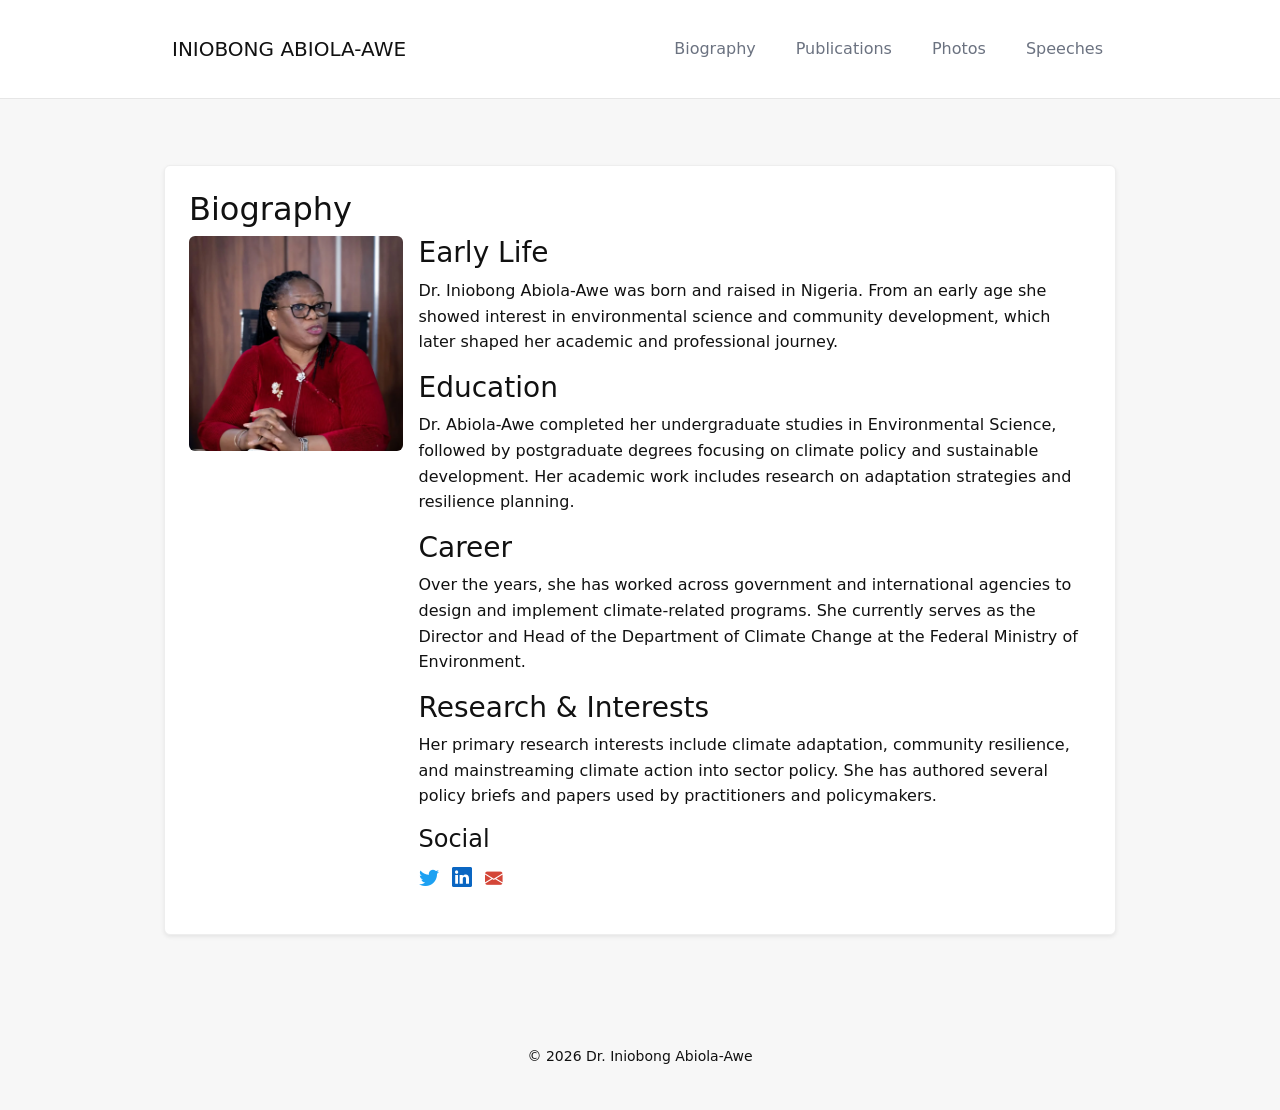
==== index.html @ 23671a37 "Add files via upload" ====
<!doctype html>
<html lang="en">
  <head>
    <meta charset="utf-8" />
    <meta name="viewport" content="width=device-width,initial-scale=1" />
    <!-- Bootstrap CSS -->
    <link href="https://cdn.jsdelivr.net/npm/bootstrap@5.3.2/dist/css/bootstrap.min.css" rel="stylesheet">
    <link rel="stylesheet" href="https://cdn.jsdelivr.net/npm/bootstrap-icons@1.10.5/font/bootstrap-icons.css">
    <link rel="stylesheet" href="css/styles.css" />
    <link rel="manifest" href="manifest.json">
    <meta name="theme-color" content="#11ac1b">
    <meta name="apple-mobile-web-app-capable" content="yes">
    <meta name="apple-mobile-web-app-status-bar-style" content="black-translucent">
    <link rel="apple-touch-icon" href="icons/icon-192.svg">
    <link rel="icon" href="icons/icon-192.svg" sizes="192x192">
    <title>Dr. Iniobong Abiola-Awe — Biography</title>
  </head>
  <body>
    <header class="site-header">
      <div class="container d-flex align-items-center">
        <a class="brand d-flex align-items-center" href="index.html">
          <!-- <img src="directorq.jpg" alt="Iniobong" class="brand-photo" /> -->
          <div class="ms-2">
            <h1 class="h5 mb-0">INIOBONG ABIOLA-AWE</h1>
            <!-- <p class="muted mb-0">Director, Head — Department of Climate Change</p> -->
          </div>
        </a>
        <nav class="main-nav ms-auto">
          <a class="btn btn-link" href="index.html">Biography</a>
          <a class="btn btn-link" href="publications.html">Publications</a>
          <a class="btn btn-link" href="photos.html">Photos</a>
          <a class="btn btn-link" href="speeches.html">Speeches</a>
          <!-- <a class="btn btn-link" href="#social">Social</a> -->
        </nav>
      </div>
    </header>

    <main class="container mt-4">
      <section id="bio" class="section bg-white p-4 rounded shadow-sm">
        <h2>Biography</h2>
        <div class="row g-3">
          <div class="col-md-3 text-center">
            <img src="director-abiola-awe.webp" alt="Dr. Iniobong Abiola-Awe" class="img-fluid rounded mb-2">
          </div>
          <div class="col-md-9">
            <article id="bio_earlylife" class="mb-3">
              <h3>Early Life</h3>
              <p>
                Dr. Iniobong Abiola-Awe was born and raised in Nigeria. From an early age she showed interest in environmental science and community development, which later shaped her academic and professional journey.
              </p>
            </article>

            <article id="bio_school" class="mb-3">
              <h3>Education</h3>
              <p>
                Dr. Abiola-Awe completed her undergraduate studies in Environmental Science, followed by postgraduate degrees focusing on climate policy and sustainable development. Her academic work includes research on adaptation strategies and resilience planning.
              </p>
            </article>

            <article id="bio_career" class="mb-3">
              <h3>Career</h3>
              <p>
                Over the years, she has worked across government and international agencies to design and implement climate-related programs. She currently serves as the Director and Head of the Department of Climate Change at the Federal Ministry of Environment.
              </p>
            </article>

            <article id="bio_research" class="mb-3">
              <h3>Research & Interests</h3>
              <p>
                Her primary research interests include climate adaptation, community resilience, and mainstreaming climate action into sector policy. She has authored several policy briefs and papers used by practitioners and policymakers.
              </p>
            </article>

            <section id="social" class="mt-3">
              <h4>Social</h4>
              <p>
                <a href="https://twitter.com/iniabiolawe" target="_blank" class="me-2" aria-label="Twitter"><i class="bi bi-twitter" style="font-size:1.25rem;color:#1DA1F2"></i></a>
                <a href="https://linkedin.com/in/iniabiolawe" target="_blank" class="me-2" aria-label="LinkedIn"><i class="bi bi-linkedin" style="font-size:1.25rem;color:#0A66C2"></i></a>
                <a href="mailto:Iniobongabiola.awe@environment.gov.ng" aria-label="Email"><i class="bi bi-envelope-fill" style="font-size:1.1rem;color:#D44638"></i></a>
              </p>
              <div class="twitter-embed">
                <a class="twitter-timeline" data-height="400" href="https://twitter.com/iniabiolawe"></a>
              </div>
            </section>
          </div>
        </div>
      </section>
    </main>

    <footer class="site-footer mt-4">
      <div class="container text-center">
        <small>&copy; 2026 Dr. Iniobong Abiola-Awe</small>
      </div>
    </footer>

    <!-- Install button for PWA -->
    <button id="installBtn" class="install-btn" hidden aria-hidden="true">Install app</button>

  <script src="https://platform.twitter.com/widgets.js" async></script>
  <script src="https://cdn.jsdelivr.net/npm/bootstrap@5.3.2/dist/js/bootstrap.bundle.min.js"></script>
  </body>
</html>
---- css/styles.css ----
:root{
  --green: #11ac1b;
  --muted: #6b7280;
  --max-width: 1000px;
}
*{box-sizing:border-box}
html,body{height:100%}
body{display:flex;flex-direction:column;min-height:100%;font-family:Inter, system-ui, -apple-system, "Segoe UI", Roboto, "Helvetica Neue", Arial;line-height:1.6;color:#111;background:#f7f7f7;padding:0;margin:0}
.container{max-width:var(--max-width);margin:0 auto;padding:24px}
.site-header{background:#fff;border-bottom:1px solid #e6e6e6}
.site-header .container{display:flex;align-items:center;gap:20px}
.brand{display:flex;align-items:center;gap:12px;text-decoration:none;color:inherit}
.brand-photo{width:64px;height:64px;border-radius:50%;object-fit:cover;border:2px solid #eee}
.main-nav{margin-left:auto;display:flex;gap:14px}
.main-nav a{color:var(--muted);text-decoration:none;padding:12px;border-radius:8px}
.main-nav a:hover{background:#f0f8f0;color:var(--green)}
.section{background:#fff;padding:20px;margin:18px 0;border-radius:10px;border:1px solid #eee}
h2{margin-top:0}
.muted{color:var(--muted);margin:0}
.gallery{display:flex;gap:12px}
.gallery img{width:220px;height:140px;object-fit:cover;border-radius:8px}
.install-btn{position:fixed;right:18px;bottom:18px;background:var(--green);color:#fff;border:none;padding:12px 16px;border-radius:10px;box-shadow:0 6px 18px rgba(0,0,0,0.15);font-weight:700;cursor:pointer}
.publications-list, #publications-list ul{list-style:none;padding:0;margin:0}
.publication{padding:12px;border-bottom:1px dashed #eee}
.publication:last-child{border-bottom:none}
.speech{padding:12px;border-bottom:1px dashed #eee}
.social-handles a{color:var(--green)}

@media (max-width:720px){.container{padding:12px}.main-nav{display:none}.gallery{flex-direction:column}.brand-photo{width:56px;height:56px}}

/* Make footer stick to bottom when content is short */
.site-footer{margin-top:auto;padding:18px 0;background:transparent}

/* Biography floating photo */
.bio-photo{ 
  float: left;
  display: block;
  width: 250px;
  height: 250px;
  object-fit: cover;
  border-radius: 8px;
  margin: 0 12px 8px 0;
  box-shadow: 0 6px 18px rgba(0,0,0,0.08);
}
.section:after{content:"";display:block;clear:both}

@media (max-width:720px){
  .bio-photo{float:none;width:40px;height:40px;display:block;margin:0 auto 8px}
}
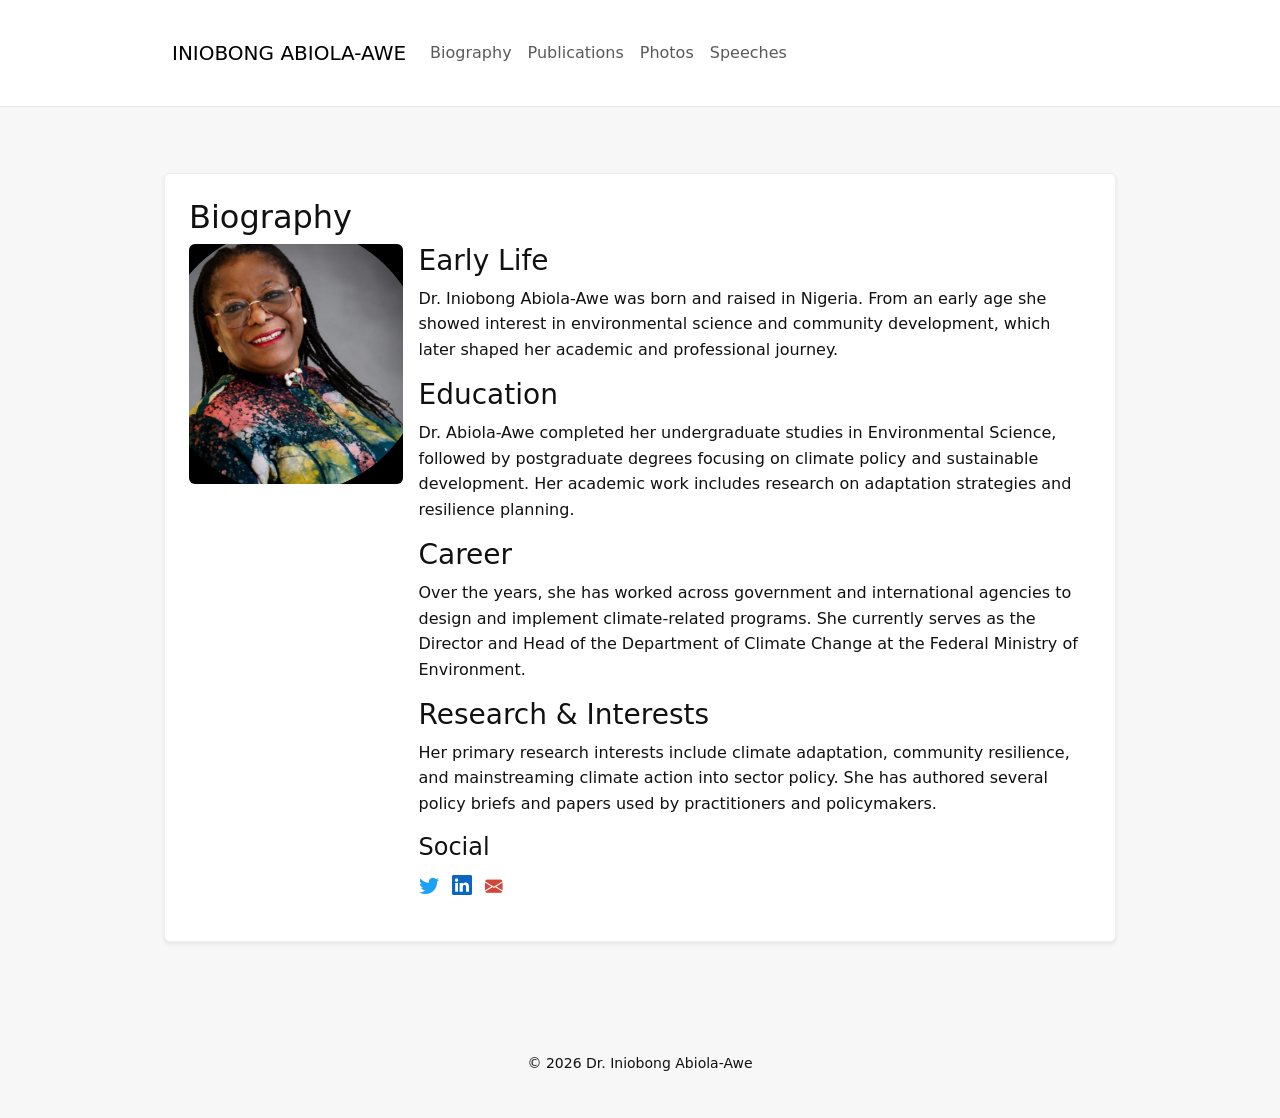
==== commit 2afc5f2b: "Add files via upload" ====
--- a/index.html
+++ b/index.html
@@ -3,8 +3,11 @@
   <head>
     <meta charset="utf-8" />
     <meta name="viewport" content="width=device-width,initial-scale=1" />
-    <!-- Bootstrap CSS -->
+    <!-- Bootstrap CSS --> 
+    <link rel="stylesheet" href="css/bootstrap5.3.2.css">
+    <link rel="stylesheet" href="css/bootstrap-icons1.10.5.css">
     <link href="https://cdn.jsdelivr.net/npm/bootstrap@5.3.2/dist/css/bootstrap.min.css" rel="stylesheet">
+   
     <link rel="stylesheet" href="https://cdn.jsdelivr.net/npm/bootstrap-icons@1.10.5/font/bootstrap-icons.css">
     <link rel="stylesheet" href="css/styles.css" />
     <link rel="manifest" href="manifest.json">
@@ -17,30 +20,50 @@
   </head>
   <body>
     <header class="site-header">
-      <div class="container d-flex align-items-center">
-        <a class="brand d-flex align-items-center" href="index.html">
-          <!-- <img src="directorq.jpg" alt="Iniobong" class="brand-photo" /> -->
-          <div class="ms-2">
-            <h1 class="h5 mb-0">INIOBONG ABIOLA-AWE</h1>
-            <!-- <p class="muted mb-0">Director, Head — Department of Climate Change</p> -->
-          </div>
-        </a>
-        <nav class="main-nav ms-auto">
-          <a class="btn btn-link" href="index.html">Biography</a>
-          <a class="btn btn-link" href="publications.html">Publications</a>
-          <a class="btn btn-link" href="photos.html">Photos</a>
-          <a class="btn btn-link" href="speeches.html">Speeches</a>
-          <!-- <a class="btn btn-link" href="#social">Social</a> -->
-        </nav>
+  <div class="container">
+    <nav class="navbar navbar-expand-lg">
+
+      <a class="navbar-brand d-flex align-items-center" href="index.html">
+        <!-- <img src="directorq.jpg" alt="Iniobong" class="brand-photo" /> -->
+        <div class="ms-2">
+          <h1 class="h5 mb-0">INIOBONG ABIOLA-AWE</h1>
+        </div>
+      </a>
+
+      <!-- Bootstrap Hamburger -->
+      <button
+        class="navbar-toggler ms-auto"
+        type="button"
+        data-bs-toggle="collapse"
+        data-bs-target="#mainNavbar"
+        aria-controls="mainNavbar"
+        aria-expanded="false"
+        aria-label="Toggle navigation">
+        <span class="navbar-toggler-icon"></span>
+      </button>
+
+      <!-- Navigation -->
+      <div class="collapse navbar-collapse" id="mainNavbar">
+        <div class="navbar-nav ms-auto">
+          <a class="nav-link" href="index.html">Biography</a>
+          <a class="nav-link" href="publications.html">Publications</a>
+          <a class="nav-link" href="photos.html">Photos</a>
+          <a class="nav-link" href="speeches.html">Speeches</a>
+        </div>
       </div>
-    </header>
+
+    </nav>
+  </div>
+</header>
+
+    
 
     <main class="container mt-4">
       <section id="bio" class="section bg-white p-4 rounded shadow-sm">
         <h2>Biography</h2>
         <div class="row g-3">
           <div class="col-md-3 text-center">
-            <img src="director-abiola-awe.webp" alt="Dr. Iniobong Abiola-Awe" class="img-fluid rounded mb-2">
+            <img src="directorq.jpg" alt="Dr. Iniobong Abiola-Awe" class="img-fluid rounded mb-2">
           </div>
           <div class="col-md-9">
             <article id="bio_earlylife" class="mb-3">
@@ -96,7 +119,9 @@
     <!-- Install button for PWA -->
     <button id="installBtn" class="install-btn" hidden aria-hidden="true">Install app</button>
 
+<script src="js/bootstrap5.3.2.js"></script>
   <script src="https://platform.twitter.com/widgets.js" async></script>
   <script src="https://cdn.jsdelivr.net/npm/bootstrap@5.3.2/dist/js/bootstrap.bundle.min.js"></script>
+  
   </body>
 </html>
--- a/css/bootstrap5.3.2.css
+++ b/css/bootstrap5.3.2.css
@@ -0,0 +1,6 @@
+@charset "UTF-8";/*!
+ * Bootstrap  v5.3.2 (https://getbootstrap.com/)
+ * Copyright 2011-2023 The Bootstrap Authors
+ * Licensed under MIT (https://github.com/twbs/bootstrap/blob/main/LICENSE)
+ */:root,[data-bs-theme=light]{--bs-blue:#0d6efd;--bs-indigo:#6610f2;--bs-purple:#6f42c1;--bs-pink:#d63384;--bs-red:#dc3545;--bs-orange:#fd7e14;--bs-yellow:#ffc107;--bs-green:#198754;--bs-teal:#20c997;--bs-cyan:#0dcaf0;--bs-black:#000;--bs-white:#fff;--bs-gray:#6c757d;--bs-gray-dark:#343a40;--bs-gray-100:#f8f9fa;--bs-gray-200:#e9ecef;--bs-gray-300:#dee2e6;--bs-gray-400:#ced4da;--bs-gray-500:#adb5bd;--bs-gray-600:#6c757d;--bs-gray-700:#495057;--bs-gray-800:#343a40;--bs-gray-900:#212529;--bs-primary:#0d6efd;--bs-secondary:#6c757d;--bs-success:#198754;--bs-info:#0dcaf0;--bs-warning:#ffc107;--bs-danger:#dc3545;--bs-light:#f8f9fa;--bs-dark:#212529;--bs-primary-rgb:13,110,253;--bs-secondary-rgb:108,117,125;--bs-success-rgb:25,135,84;--bs-info-rgb:13,202,240;--bs-warning-rgb:255,193,7;--bs-danger-rgb:220,53,69;--bs-light-rgb:248,249,250;--bs-dark-rgb:33,37,41;--bs-primary-text-emphasis:#052c65;--bs-secondary-text-emphasis:#2b2f32;--bs-success-text-emphasis:#0a3622;--bs-info-text-emphasis:#055160;--bs-warning-text-emphasis:#664d03;--bs-danger-text-emphasis:#58151c;--bs-light-text-emphasis:#495057;--bs-dark-text-emphasis:#495057;--bs-primary-bg-subtle:#cfe2ff;--bs-secondary-bg-subtle:#e2e3e5;--bs-success-bg-subtle:#d1e7dd;--bs-info-bg-subtle:#cff4fc;--bs-warning-bg-subtle:#fff3cd;--bs-danger-bg-subtle:#f8d7da;--bs-light-bg-subtle:#fcfcfd;--bs-dark-bg-subtle:#ced4da;--bs-primary-border-subtle:#9ec5fe;--bs-secondary-border-subtle:#c4c8cb;--bs-success-border-subtle:#a3cfbb;--bs-info-border-subtle:#9eeaf9;--bs-warning-border-subtle:#ffe69c;--bs-danger-border-subtle:#f1aeb5;--bs-light-border-subtle:#e9ecef;--bs-dark-border-subtle:#adb5bd;--bs-white-rgb:255,255,255;--bs-black-rgb:0,0,0;--bs-font-sans-serif:system-ui,-apple-system,"Segoe UI",Roboto,"Helvetica Neue","Noto Sans","Liberation Sans",Arial,sans-serif,"Apple Color Emoji","Segoe UI Emoji","Segoe UI Symbol","Noto Color Emoji";--bs-font-monospace:SFMono-Regular,Menlo,Monaco,Consolas,"Liberation Mono","Courier New",monospace;--bs-gradient:linear-gradient(180deg, rgba(255, 255, 255, 0.15), rgba(255, 255, 255, 0));--bs-body-font-family:var(--bs-font-sans-serif);--bs-body-font-size:1rem;--bs-body-font-weight:400;--bs-body-line-height:1.5;--bs-body-color:#212529;--bs-body-color-rgb:33,37,41;--bs-body-bg:#fff;--bs-body-bg-rgb:255,255,255;--bs-emphasis-color:#000;--bs-emphasis-color-rgb:0,0,0;--bs-secondary-color:rgba(33, 37, 41, 0.75);--bs-secondary-color-rgb:33,37,41;--bs-secondary-bg:#e9ecef;--bs-secondary-bg-rgb:233,236,239;--bs-tertiary-color:rgba(33, 37, 41, 0.5);--bs-tertiary-color-rgb:33,37,41;--bs-tertiary-bg:#f8f9fa;--bs-tertiary-bg-rgb:248,249,250;--bs-heading-color:inherit;--bs-link-color:#0d6efd;--bs-link-color-rgb:13,110,253;--bs-link-decoration:underline;--bs-link-hover-color:#0a58ca;--bs-link-hover-color-rgb:10,88,202;--bs-code-color:#d63384;--bs-highlight-color:#212529;--bs-highlight-bg:#fff3cd;--bs-border-width:1px;--bs-border-style:solid;--bs-border-color:#dee2e6;--bs-border-color-translucent:rgba(0, 0, 0, 0.175);--bs-border-radius:0.375rem;--bs-border-radius-sm:0.25rem;--bs-border-radius-lg:0.5rem;--bs-border-radius-xl:1rem;--bs-border-radius-xxl:2rem;--bs-border-radius-2xl:var(--bs-border-radius-xxl);--bs-border-radius-pill:50rem;--bs-box-shadow:0 0.5rem 1rem rgba(0, 0, 0, 0.15);--bs-box-shadow-sm:0 0.125rem 0.25rem rgba(0, 0, 0, 0.075);--bs-box-shadow-lg:0 1rem 3rem rgba(0, 0, 0, 0.175);--bs-box-shadow-inset:inset 0 1px 2px rgba(0, 0, 0, 0.075);--bs-focus-ring-width:0.25rem;--bs-focus-ring-opacity:0.25;--bs-focus-ring-color:rgba(13, 110, 253, 0.25);--bs-form-valid-color:#198754;--bs-form-valid-border-color:#198754;--bs-form-invalid-color:#dc3545;--bs-form-invalid-border-color:#dc3545}[data-bs-theme=dark]{color-scheme:dark;--bs-body-color:#dee2e6;--bs-body-color-rgb:222,226,230;--bs-body-bg:#212529;--bs-body-bg-rgb:33,37,41;--bs-emphasis-color:#fff;--bs-emphasis-color-rgb:255,255,255;--bs-secondary-color:rgba(222, 226, 230, 0.75);--bs-secondary-color-rgb:222,226,230;--bs-secondary-bg:#343a40;--bs-secondary-bg-rgb:52,58,64;--bs-tertiary-color:rgba(222, 226, 230, 0.5);--bs-tertiary-color-rgb:222,226,230;--bs-tertiary-bg:#2b3035;--bs-tertiary-bg-rgb:43,48,53;--bs-primary-text-emphasis:#6ea8fe;--bs-secondary-text-emphasis:#a7acb1;--bs-success-text-emphasis:#75b798;--bs-info-text-emphasis:#6edff6;--bs-warning-text-emphasis:#ffda6a;--bs-danger-text-emphasis:#ea868f;--bs-light-text-emphasis:#f8f9fa;--bs-dark-text-emphasis:#dee2e6;--bs-primary-bg-subtle:#031633;--bs-secondary-bg-subtle:#161719;--bs-success-bg-subtle:#051b11;--bs-info-bg-subtle:#032830;--bs-warning-bg-subtle:#332701;--bs-danger-bg-subtle:#2c0b0e;--bs-light-bg-subtle:#343a40;--bs-dark-bg-subtle:#1a1d20;--bs-primary-border-subtle:#084298;--bs-secondary-border-subtle:#41464b;--bs-success-border-subtle:#0f5132;--bs-info-border-subtle:#087990;--bs-warning-border-subtle:#997404;--bs-danger-border-subtle:#842029;--bs-light-border-subtle:#495057;--bs-dark-border-subtle:#343a40;--bs-heading-color:inherit;--bs-link-color:#6ea8fe;--bs-link-hover-color:#8bb9fe;--bs-link-color-rgb:110,168,254;--bs-link-hover-color-rgb:139,185,254;--bs-code-color:#e685b5;--bs-highlight-color:#dee2e6;--bs-highlight-bg:#664d03;--bs-border-color:#495057;--bs-border-color-translucent:rgba(255, 255, 255, 0.15);--bs-form-valid-color:#75b798;--bs-form-valid-border-color:#75b798;--bs-form-invalid-color:#ea868f;--bs-form-invalid-border-color:#ea868f}*,::after,::before{box-sizing:border-box}@media (prefers-reduced-motion:no-preference){:root{scroll-behavior:smooth}}body{margin:0;font-family:var(--bs-body-font-family);font-size:var(--bs-body-font-size);font-weight:var(--bs-body-font-weight);line-height:var(--bs-body-line-height);color:var(--bs-body-color);text-align:var(--bs-body-text-align);background-color:var(--bs-body-bg);-webkit-text-size-adjust:100%;-webkit-tap-highlight-color:transparent}hr{margin:1rem 0;color:inherit;border:0;border-top:var(--bs-border-width) solid;opacity:.25}.h1,.h2,.h3,.h4,.h5,.h6,h1,h2,h3,h4,h5,h6{margin-top:0;margin-bottom:.5rem;font-weight:500;line-height:1.2;color:var(--bs-heading-color)}.h1,h1{font-size:calc(1.375rem + 1.5vw)}@media (min-width:1200px){.h1,h1{font-size:2.5rem}}.h2,h2{font-size:calc(1.325rem + .9vw)}@media (min-width:1200px){.h2,h2{font-size:2rem}}.h3,h3{font-size:calc(1.3rem + .6vw)}@media (min-width:1200px){.h3,h3{font-size:1.75rem}}.h4,h4{font-size:calc(1.275rem + .3vw)}@media (min-width:1200px){.h4,h4{font-size:1.5rem}}.h5,h5{font-size:1.25rem}.h6,h6{font-size:1rem}p{margin-top:0;margin-bottom:1rem}abbr[title]{-webkit-text-decoration:underline dotted;text-decoration:underline dotted;cursor:help;-webkit-text-decoration-skip-ink:none;text-decoration-skip-ink:none}address{margin-bottom:1rem;font-style:normal;line-height:inherit}ol,ul{padding-left:2rem}dl,ol,ul{margin-top:0;margin-bottom:1rem}ol ol,ol ul,ul ol,ul ul{margin-bottom:0}dt{font-weight:700}dd{margin-bottom:.5rem;margin-left:0}blockquote{margin:0 0 1rem}b,strong{font-weight:bolder}.small,small{font-size:.875em}.mark,mark{padding:.1875em;color:var(--bs-highlight-color);background-color:var(--bs-highlight-bg)}sub,sup{position:relative;font-size:.75em;line-height:0;vertical-align:baseline}sub{bottom:-.25em}sup{top:-.5em}a{color:rgba(var(--bs-link-color-rgb),var(--bs-link-opacity,1));text-decoration:underline}a:hover{--bs-link-color-rgb:var(--bs-link-hover-color-rgb)}a:not([href]):not([class]),a:not([href]):not([class]):hover{color:inherit;text-decoration:none}code,kbd,pre,samp{font-family:var(--bs-font-monospace);font-size:1em}pre{display:block;margin-top:0;margin-bottom:1rem;overflow:auto;font-size:.875em}pre code{font-size:inherit;color:inherit;word-break:normal}code{font-size:.875em;color:var(--bs-code-color);word-wrap:break-word}a>code{color:inherit}kbd{padding:.1875rem .375rem;font-size:.875em;color:var(--bs-body-bg);background-color:var(--bs-body-color);border-radius:.25rem}kbd kbd{padding:0;font-size:1em}figure{margin:0 0 1rem}img,svg{vertical-align:middle}table{caption-side:bottom;border-collapse:collapse}caption{padding-top:.5rem;padding-bottom:.5rem;color:var(--bs-secondary-color);text-align:left}th{text-align:inherit;text-align:-webkit-match-parent}tbody,td,tfoot,th,thead,tr{border-color:inherit;border-style:solid;border-width:0}label{display:inline-block}button{border-radius:0}button:focus:not(:focus-visible){outline:0}button,input,optgroup,select,textarea{margin:0;font-family:inherit;font-size:inherit;line-height:inherit}button,select{text-transform:none}[role=button]{cursor:pointer}select{word-wrap:normal}select:disabled{opacity:1}[list]:not([type=date]):not([type=datetime-local]):not([type=month]):not([type=week]):not([type=time])::-webkit-calendar-picker-indicator{display:none!important}[type=button],[type=reset],[type=submit],button{-webkit-appearance:button}[type=button]:not(:disabled),[type=reset]:not(:disabled),[type=submit]:not(:disabled),button:not(:disabled){cursor:pointer}::-moz-focus-inner{padding:0;border-style:none}textarea{resize:vertical}fieldset{min-width:0;padding:0;margin:0;border:0}legend{float:left;width:100%;padding:0;margin-bottom:.5rem;font-size:calc(1.275rem + .3vw);line-height:inherit}@media (min-width:1200px){legend{font-size:1.5rem}}legend+*{clear:left}::-webkit-datetime-edit-day-field,::-webkit-datetime-edit-fields-wrapper,::-webkit-datetime-edit-hour-field,::-webkit-datetime-edit-minute,::-webkit-datetime-edit-month-field,::-webkit-datetime-edit-text,::-webkit-datetime-edit-year-field{padding:0}::-webkit-inner-spin-button{height:auto}[type=search]{-webkit-appearance:textfield;outline-offset:-2px}::-webkit-search-decoration{-webkit-appearance:none}::-webkit-color-swatch-wrapper{padding:0}::-webkit-file-upload-button{font:inherit;-webkit-appearance:button}::file-selector-button{font:inherit;-webkit-appearance:button}output{display:inline-block}iframe{border:0}summary{display:list-item;cursor:pointer}progress{vertical-align:baseline}[hidden]{display:none!important}.lead{font-size:1.25rem;font-weight:300}.display-1{font-size:calc(1.625rem + 4.5vw);font-weight:300;line-height:1.2}@media (min-width:1200px){.display-1{font-size:5rem}}.display-2{font-size:calc(1.575rem + 3.9vw);font-weight:300;line-height:1.2}@media (min-width:1200px){.display-2{font-size:4.5rem}}.display-3{font-size:calc(1.525rem + 3.3vw);font-weight:300;line-height:1.2}@media (min-width:1200px){.display-3{font-size:4rem}}.display-4{font-size:calc(1.475rem + 2.7vw);font-weight:300;line-height:1.2}@media (min-width:1200px){.display-4{font-size:3.5rem}}.display-5{font-size:calc(1.425rem + 2.1vw);font-weight:300;line-height:1.2}@media (min-width:1200px){.display-5{font-size:3rem}}.display-6{font-size:calc(1.375rem + 1.5vw);font-weight:300;line-height:1.2}@media (min-width:1200px){.display-6{font-size:2.5rem}}.list-unstyled{padding-left:0;list-style:none}.list-inline{padding-left:0;list-style:none}.list-inline-item{display:inline-block}.list-inline-item:not(:last-child){margin-right:.5rem}.initialism{font-size:.875em;text-transform:uppercase}.blockquote{margin-bottom:1rem;font-size:1.25rem}.blockquote>:last-child{margin-bottom:0}.blockquote-footer{margin-top:-1rem;margin-bottom:1rem;font-size:.875em;color:#6c757d}.blockquote-footer::before{content:"— "}.img-fluid{max-width:100%;height:auto}.img-thumbnail{padding:.25rem;background-color:var(--bs-body-bg);border:var(--bs-border-width) solid var(--bs-border-color);border-radius:var(--bs-border-radius);max-width:100%;height:auto}.figure{display:inline-block}.figure-img{margin-bottom:.5rem;line-height:1}.figure-caption{font-size:.875em;color:var(--bs-secondary-color)}.container,.container-fluid,.container-lg,.container-md,.container-sm,.container-xl,.container-xxl{--bs-gutter-x:1.5rem;--bs-gutter-y:0;width:100%;padding-right:calc(var(--bs-gutter-x) * .5);padding-left:calc(var(--bs-gutter-x) * .5);margin-right:auto;margin-left:auto}@media (min-width:576px){.container,.container-sm{max-width:540px}}@media (min-width:768px){.container,.container-md,.container-sm{max-width:720px}}@media (min-width:992px){.container,.container-lg,.container-md,.container-sm{max-width:960px}}@media (min-width:1200px){.container,.container-lg,.container-md,.container-sm,.container-xl{max-width:1140px}}@media (min-width:1400px){.container,.container-lg,.container-md,.container-sm,.container-xl,.container-xxl{max-width:1320px}}:root{--bs-breakpoint-xs:0;--bs-breakpoint-sm:576px;--bs-breakpoint-md:768px;--bs-breakpoint-lg:992px;--bs-breakpoint-xl:1200px;--bs-breakpoint-xxl:1400px}.row{--bs-gutter-x:1.5rem;--bs-gutter-y:0;display:flex;flex-wrap:wrap;margin-top:calc(-1 * var(--bs-gutter-y));margin-right:calc(-.5 * var(--bs-gutter-x));margin-left:calc(-.5 * var(--bs-gutter-x))}.row>*{flex-shrink:0;width:100%;max-width:100%;padding-right:calc(var(--bs-gutter-x) * .5);padding-left:calc(var(--bs-gutter-x) * .5);margin-top:var(--bs-gutter-y)}.col{flex:1 0 0%}.row-cols-auto>*{flex:0 0 auto;width:auto}.row-cols-1>*{flex:0 0 auto;width:100%}.row-cols-2>*{flex:0 0 auto;width:50%}.row-cols-3>*{flex:0 0 auto;width:33.33333333%}.row-cols-4>*{flex:0 0 auto;width:25%}.row-cols-5>*{flex:0 0 auto;width:20%}.row-cols-6>*{flex:0 0 auto;width:16.66666667%}.col-auto{flex:0 0 auto;width:auto}.col-1{flex:0 0 auto;width:8.33333333%}.col-2{flex:0 0 auto;width:16.66666667%}.col-3{flex:0 0 auto;width:25%}.col-4{flex:0 0 auto;width:33.33333333%}.col-5{flex:0 0 auto;width:41.66666667%}.col-6{flex:0 0 auto;width:50%}.col-7{flex:0 0 auto;width:58.33333333%}.col-8{flex:0 0 auto;width:66.66666667%}.col-9{flex:0 0 auto;width:75%}.col-10{flex:0 0 auto;width:83.33333333%}.col-11{flex:0 0 auto;width:91.66666667%}.col-12{flex:0 0 auto;width:100%}.offset-1{margin-left:8.33333333%}.offset-2{margin-left:16.66666667%}.offset-3{margin-left:25%}.offset-4{margin-left:33.33333333%}.offset-5{margin-left:41.66666667%}.offset-6{margin-left:50%}.offset-7{margin-left:58.33333333%}.offset-8{margin-left:66.66666667%}.offset-9{margin-left:75%}.offset-10{margin-left:83.33333333%}.offset-11{margin-left:91.66666667%}.g-0,.gx-0{--bs-gutter-x:0}.g-0,.gy-0{--bs-gutter-y:0}.g-1,.gx-1{--bs-gutter-x:0.25rem}.g-1,.gy-1{--bs-gutter-y:0.25rem}.g-2,.gx-2{--bs-gutter-x:0.5rem}.g-2,.gy-2{--bs-gutter-y:0.5rem}.g-3,.gx-3{--bs-gutter-x:1rem}.g-3,.gy-3{--bs-gutter-y:1rem}.g-4,.gx-4{--bs-gutter-x:1.5rem}.g-4,.gy-4{--bs-gutter-y:1.5rem}.g-5,.gx-5{--bs-gutter-x:3rem}.g-5,.gy-5{--bs-gutter-y:3rem}@media (min-width:576px){.col-sm{flex:1 0 0%}.row-cols-sm-auto>*{flex:0 0 auto;width:auto}.row-cols-sm-1>*{flex:0 0 auto;width:100%}.row-cols-sm-2>*{flex:0 0 auto;width:50%}.row-cols-sm-3>*{flex:0 0 auto;width:33.33333333%}.row-cols-sm-4>*{flex:0 0 auto;width:25%}.row-cols-sm-5>*{flex:0 0 auto;width:20%}.row-cols-sm-6>*{flex:0 0 auto;width:16.66666667%}.col-sm-auto{flex:0 0 auto;width:auto}.col-sm-1{flex:0 0 auto;width:8.33333333%}.col-sm-2{flex:0 0 auto;width:16.66666667%}.col-sm-3{flex:0 0 auto;width:25%}.col-sm-4{flex:0 0 auto;width:33.33333333%}.col-sm-5{flex:0 0 auto;width:41.66666667%}.col-sm-6{flex:0 0 auto;width:50%}.col-sm-7{flex:0 0 auto;width:58.33333333%}.col-sm-8{flex:0 0 auto;width:66.66666667%}.col-sm-9{flex:0 0 auto;width:75%}.col-sm-10{flex:0 0 auto;width:83.33333333%}.col-sm-11{flex:0 0 auto;width:91.66666667%}.col-sm-12{flex:0 0 auto;width:100%}.offset-sm-0{margin-left:0}.offset-sm-1{margin-left:8.33333333%}.offset-sm-2{margin-left:16.66666667%}.offset-sm-3{margin-left:25%}.offset-sm-4{margin-left:33.33333333%}.offset-sm-5{margin-left:41.66666667%}.offset-sm-6{margin-left:50%}.offset-sm-7{margin-left:58.33333333%}.offset-sm-8{margin-left:66.66666667%}.offset-sm-9{margin-left:75%}.offset-sm-10{margin-left:83.33333333%}.offset-sm-11{margin-left:91.66666667%}.g-sm-0,.gx-sm-0{--bs-gutter-x:0}.g-sm-0,.gy-sm-0{--bs-gutter-y:0}.g-sm-1,.gx-sm-1{--bs-gutter-x:0.25rem}.g-sm-1,.gy-sm-1{--bs-gutter-y:0.25rem}.g-sm-2,.gx-sm-2{--bs-gutter-x:0.5rem}.g-sm-2,.gy-sm-2{--bs-gutter-y:0.5rem}.g-sm-3,.gx-sm-3{--bs-gutter-x:1rem}.g-sm-3,.gy-sm-3{--bs-gutter-y:1rem}.g-sm-4,.gx-sm-4{--bs-gutter-x:1.5rem}.g-sm-4,.gy-sm-4{--bs-gutter-y:1.5rem}.g-sm-5,.gx-sm-5{--bs-gutter-x:3rem}.g-sm-5,.gy-sm-5{--bs-gutter-y:3rem}}@media (min-width:768px){.col-md{flex:1 0 0%}.row-cols-md-auto>*{flex:0 0 auto;width:auto}.row-cols-md-1>*{flex:0 0 auto;width:100%}.row-cols-md-2>*{flex:0 0 auto;width:50%}.row-cols-md-3>*{flex:0 0 auto;width:33.33333333%}.row-cols-md-4>*{flex:0 0 auto;width:25%}.row-cols-md-5>*{flex:0 0 auto;width:20%}.row-cols-md-6>*{flex:0 0 auto;width:16.66666667%}.col-md-auto{flex:0 0 auto;width:auto}.col-md-1{flex:0 0 auto;width:8.33333333%}.col-md-2{flex:0 0 auto;width:16.66666667%}.col-md-3{flex:0 0 auto;width:25%}.col-md-4{flex:0 0 auto;width:33.33333333%}.col-md-5{flex:0 0 auto;width:41.66666667%}.col-md-6{flex:0 0 auto;width:50%}.col-md-7{flex:0 0 auto;width:58.33333333%}.col-md-8{flex:0 0 auto;width:66.66666667%}.col-md-9{flex:0 0 auto;width:75%}.col-md-10{flex:0 0 auto;width:83.33333333%}.col-md-11{flex:0 0 auto;width:91.66666667%}.col-md-12{flex:0 0 auto;width:100%}.offset-md-0{margin-left:0}.offset-md-1{margin-left:8.33333333%}.offset-md-2{margin-left:16.66666667%}.offset-md-3{margin-left:25%}.offset-md-4{margin-left:33.33333333%}.offset-md-5{margin-left:41.66666667%}.offset-md-6{margin-left:50%}.offset-md-7{margin-left:58.33333333%}.offset-md-8{margin-left:66.66666667%}.offset-md-9{margin-left:75%}.offset-md-10{margin-left:83.33333333%}.offset-md-11{margin-left:91.66666667%}.g-md-0,.gx-md-0{--bs-gutter-x:0}.g-md-0,.gy-md-0{--bs-gutter-y:0}.g-md-1,.gx-md-1{--bs-gutter-x:0.25rem}.g-md-1,.gy-md-1{--bs-gutter-y:0.25rem}.g-md-2,.gx-md-2{--bs-gutter-x:0.5rem}.g-md-2,.gy-md-2{--bs-gutter-y:0.5rem}.g-md-3,.gx-md-3{--bs-gutter-x:1rem}.g-md-3,.gy-md-3{--bs-gutter-y:1rem}.g-md-4,.gx-md-4{--bs-gutter-x:1.5rem}.g-md-4,.gy-md-4{--bs-gutter-y:1.5rem}.g-md-5,.gx-md-5{--bs-gutter-x:3rem}.g-md-5,.gy-md-5{--bs-gutter-y:3rem}}@media (min-width:992px){.col-lg{flex:1 0 0%}.row-cols-lg-auto>*{flex:0 0 auto;width:auto}.row-cols-lg-1>*{flex:0 0 auto;width:100%}.row-cols-lg-2>*{flex:0 0 auto;width:50%}.row-cols-lg-3>*{flex:0 0 auto;width:33.33333333%}.row-cols-lg-4>*{flex:0 0 auto;width:25%}.row-cols-lg-5>*{flex:0 0 auto;width:20%}.row-cols-lg-6>*{flex:0 0 auto;width:16.66666667%}.col-lg-auto{flex:0 0 auto;width:auto}.col-lg-1{flex:0 0 auto;width:8.33333333%}.col-lg-2{flex:0 0 auto;width:16.66666667%}.col-lg-3{flex:0 0 auto;width:25%}.col-lg-4{flex:0 0 auto;width:33.33333333%}.col-lg-5{flex:0 0 auto;width:41.66666667%}.col-lg-6{flex:0 0 auto;width:50%}.col-lg-7{flex:0 0 auto;width:58.33333333%}.col-lg-8{flex:0 0 auto;width:66.66666667%}.col-lg-9{flex:0 0 auto;width:75%}.col-lg-10{flex:0 0 auto;width:83.33333333%}.col-lg-11{flex:0 0 auto;width:91.66666667%}.col-lg-12{flex:0 0 auto;width:100%}.offset-lg-0{margin-left:0}.offset-lg-1{margin-left:8.33333333%}.offset-lg-2{margin-left:16.66666667%}.offset-lg-3{margin-left:25%}.offset-lg-4{margin-left:33.33333333%}.offset-lg-5{margin-left:41.66666667%}.offset-lg-6{margin-left:50%}.offset-lg-7{margin-left:58.33333333%}.offset-lg-8{margin-left:66.66666667%}.offset-lg-9{margin-left:75%}.offset-lg-10{margin-left:83.33333333%}.offset-lg-11{margin-left:91.66666667%}.g-lg-0,.gx-lg-0{--bs-gutter-x:0}.g-lg-0,.gy-lg-0{--bs-gutter-y:0}.g-lg-1,.gx-lg-1{--bs-gutter-x:0.25rem}.g-lg-1,.gy-lg-1{--bs-gutter-y:0.25rem}.g-lg-2,.gx-lg-2{--bs-gutter-x:0.5rem}.g-lg-2,.gy-lg-2{--bs-gutter-y:0.5rem}.g-lg-3,.gx-lg-3{--bs-gutter-x:1rem}.g-lg-3,.gy-lg-3{--bs-gutter-y:1rem}.g-lg-4,.gx-lg-4{--bs-gutter-x:1.5rem}.g-lg-4,.gy-lg-4{--bs-gutter-y:1.5rem}.g-lg-5,.gx-lg-5{--bs-gutter-x:3rem}.g-lg-5,.gy-lg-5{--bs-gutter-y:3rem}}@media (min-width:1200px){.col-xl{flex:1 0 0%}.row-cols-xl-auto>*{flex:0 0 auto;width:auto}.row-cols-xl-1>*{flex:0 0 auto;width:100%}.row-cols-xl-2>*{flex:0 0 auto;width:50%}.row-cols-xl-3>*{flex:0 0 auto;width:33.33333333%}.row-cols-xl-4>*{flex:0 0 auto;width:25%}.row-cols-xl-5>*{flex:0 0 auto;width:20%}.row-cols-xl-6>*{flex:0 0 auto;width:16.66666667%}.col-xl-auto{flex:0 0 auto;width:auto}.col-xl-1{flex:0 0 auto;width:8.33333333%}.col-xl-2{flex:0 0 auto;width:16.66666667%}.col-xl-3{flex:0 0 auto;width:25%}.col-xl-4{flex:0 0 auto;width:33.33333333%}.col-xl-5{flex:0 0 auto;width:41.66666667%}.col-xl-6{flex:0 0 auto;width:50%}.col-xl-7{flex:0 0 auto;width:58.33333333%}.col-xl-8{flex:0 0 auto;width:66.66666667%}.col-xl-9{flex:0 0 auto;width:75%}.col-xl-10{flex:0 0 auto;width:83.33333333%}.col-xl-11{flex:0 0 auto;width:91.66666667%}.col-xl-12{flex:0 0 auto;width:100%}.offset-xl-0{margin-left:0}.offset-xl-1{margin-left:8.33333333%}.offset-xl-2{margin-left:16.66666667%}.offset-xl-3{margin-left:25%}.offset-xl-4{margin-left:33.33333333%}.offset-xl-5{margin-left:41.66666667%}.offset-xl-6{margin-left:50%}.offset-xl-7{margin-left:58.33333333%}.offset-xl-8{margin-left:66.66666667%}.offset-xl-9{margin-left:75%}.offset-xl-10{margin-left:83.33333333%}.offset-xl-11{margin-left:91.66666667%}.g-xl-0,.gx-xl-0{--bs-gutter-x:0}.g-xl-0,.gy-xl-0{--bs-gutter-y:0}.g-xl-1,.gx-xl-1{--bs-gutter-x:0.25rem}.g-xl-1,.gy-xl-1{--bs-gutter-y:0.25rem}.g-xl-2,.gx-xl-2{--bs-gutter-x:0.5rem}.g-xl-2,.gy-xl-2{--bs-gutter-y:0.5rem}.g-xl-3,.gx-xl-3{--bs-gutter-x:1rem}.g-xl-3,.gy-xl-3{--bs-gutter-y:1rem}.g-xl-4,.gx-xl-4{--bs-gutter-x:1.5rem}.g-xl-4,.gy-xl-4{--bs-gutter-y:1.5rem}.g-xl-5,.gx-xl-5{--bs-gutter-x:3rem}.g-xl-5,.gy-xl-5{--bs-gutter-y:3rem}}@media (min-width:1400px){.col-xxl{flex:1 0 0%}.row-cols-xxl-auto>*{flex:0 0 auto;width:auto}.row-cols-xxl-1>*{flex:0 0 auto;width:100%}.row-cols-xxl-2>*{flex:0 0 auto;width:50%}.row-cols-xxl-3>*{flex:0 0 auto;width:33.33333333%}.row-cols-xxl-4>*{flex:0 0 auto;width:25%}.row-cols-xxl-5>*{flex:0 0 auto;width:20%}.row-cols-xxl-6>*{flex:0 0 auto;width:16.66666667%}.col-xxl-auto{flex:0 0 auto;width:auto}.col-xxl-1{flex:0 0 auto;width:8.33333333%}.col-xxl-2{flex:0 0 auto;width:16.66666667%}.col-xxl-3{flex:0 0 auto;width:25%}.col-xxl-4{flex:0 0 auto;width:33.33333333%}.col-xxl-5{flex:0 0 auto;width:41.66666667%}.col-xxl-6{flex:0 0 auto;width:50%}.col-xxl-7{flex:0 0 auto;width:58.33333333%}.col-xxl-8{flex:0 0 auto;width:66.66666667%}.col-xxl-9{flex:0 0 auto;width:75%}.col-xxl-10{flex:0 0 auto;width:83.33333333%}.col-xxl-11{flex:0 0 auto;width:91.66666667%}.col-xxl-12{flex:0 0 auto;width:100%}.offset-xxl-0{margin-left:0}.offset-xxl-1{margin-left:8.33333333%}.offset-xxl-2{margin-left:16.66666667%}.offset-xxl-3{margin-left:25%}.offset-xxl-4{margin-left:33.33333333%}.offset-xxl-5{margin-left:41.66666667%}.offset-xxl-6{margin-left:50%}.offset-xxl-7{margin-left:58.33333333%}.offset-xxl-8{margin-left:66.66666667%}.offset-xxl-9{margin-left:75%}.offset-xxl-10{margin-left:83.33333333%}.offset-xxl-11{margin-left:91.66666667%}.g-xxl-0,.gx-xxl-0{--bs-gutter-x:0}.g-xxl-0,.gy-xxl-0{--bs-gutter-y:0}.g-xxl-1,.gx-xxl-1{--bs-gutter-x:0.25rem}.g-xxl-1,.gy-xxl-1{--bs-gutter-y:0.25rem}.g-xxl-2,.gx-xxl-2{--bs-gutter-x:0.5rem}.g-xxl-2,.gy-xxl-2{--bs-gutter-y:0.5rem}.g-xxl-3,.gx-xxl-3{--bs-gutter-x:1rem}.g-xxl-3,.gy-xxl-3{--bs-gutter-y:1rem}.g-xxl-4,.gx-xxl-4{--bs-gutter-x:1.5rem}.g-xxl-4,.gy-xxl-4{--bs-gutter-y:1.5rem}.g-xxl-5,.gx-xxl-5{--bs-gutter-x:3rem}.g-xxl-5,.gy-xxl-5{--bs-gutter-y:3rem}}.table{--bs-table-color-type:initial;--bs-table-bg-type:initial;--bs-table-color-state:initial;--bs-table-bg-state:initial;--bs-table-color:var(--bs-emphasis-color);--bs-table-bg:var(--bs-body-bg);--bs-table-border-color:var(--bs-border-color);--bs-table-accent-bg:transparent;--bs-table-striped-color:var(--bs-emphasis-color);--bs-table-striped-bg:rgba(var(--bs-emphasis-color-rgb), 0.05);--bs-table-active-color:var(--bs-emphasis-color);--bs-table-active-bg:rgba(var(--bs-emphasis-color-rgb), 0.1);--bs-table-hover-color:var(--bs-emphasis-color);--bs-table-hover-bg:rgba(var(--bs-emphasis-color-rgb), 0.075);width:100%;margin-bottom:1rem;vertical-align:top;border-color:var(--bs-table-border-color)}.table>:not(caption)>*>*{padding:.5rem .5rem;color:var(--bs-table-color-state,var(--bs-table-color-type,var(--bs-table-color)));background-color:var(--bs-table-bg);border-bottom-width:var(--bs-border-width);box-shadow:inset 0 0 0 9999px var(--bs-table-bg-state,var(--bs-table-bg-type,var(--bs-table-accent-bg)))}.table>tbody{vertical-align:inherit}.table>thead{vertical-align:bottom}.table-group-divider{border-top:calc(var(--bs-border-width) * 2) solid currentcolor}.caption-top{caption-side:top}.table-sm>:not(caption)>*>*{padding:.25rem .25rem}.table-bordered>:not(caption)>*{border-width:var(--bs-border-width) 0}.table-bordered>:not(caption)>*>*{border-width:0 var(--bs-border-width)}.table-borderless>:not(caption)>*>*{border-bottom-width:0}.table-borderless>:not(:first-child){border-top-width:0}.table-striped>tbody>tr:nth-of-type(odd)>*{--bs-table-color-type:var(--bs-table-striped-color);--bs-table-bg-type:var(--bs-table-striped-bg)}.table-striped-columns>:not(caption)>tr>:nth-child(2n){--bs-table-color-type:var(--bs-table-striped-color);--bs-table-bg-type:var(--bs-table-striped-bg)}.table-active{--bs-table-color-state:var(--bs-table-active-color);--bs-table-bg-state:var(--bs-table-active-bg)}.table-hover>tbody>tr:hover>*{--bs-table-color-state:var(--bs-table-hover-color);--bs-table-bg-state:var(--bs-table-hover-bg)}.table-primary{--bs-table-color:#000;--bs-table-bg:#cfe2ff;--bs-table-border-color:#a6b5cc;--bs-table-striped-bg:#c5d7f2;--bs-table-striped-color:#000;--bs-table-active-bg:#bacbe6;--bs-table-active-color:#000;--bs-table-hover-bg:#bfd1ec;--bs-table-hover-color:#000;color:var(--bs-table-color);border-color:var(--bs-table-border-color)}.table-secondary{--bs-table-color:#000;--bs-table-bg:#e2e3e5;--bs-table-border-color:#b5b6b7;--bs-table-striped-bg:#d7d8da;--bs-table-striped-color:#000;--bs-table-active-bg:#cbccce;--bs-table-active-color:#000;--bs-table-hover-bg:#d1d2d4;--bs-table-hover-color:#000;color:var(--bs-table-color);border-color:var(--bs-table-border-color)}.table-success{--bs-table-color:#000;--bs-table-bg:#d1e7dd;--bs-table-border-color:#a7b9b1;--bs-table-striped-bg:#c7dbd2;--bs-table-striped-color:#000;--bs-table-active-bg:#bcd0c7;--bs-table-active-color:#000;--bs-table-hover-bg:#c1d6cc;--bs-table-hover-color:#000;color:var(--bs-table-color);border-color:var(--bs-table-border-color)}.table-info{--bs-table-color:#000;--bs-table-bg:#cff4fc;--bs-table-border-color:#a6c3ca;--bs-table-striped-bg:#c5e8ef;--bs-table-striped-color:#000;--bs-table-active-bg:#badce3;--bs-table-active-color:#000;--bs-table-hover-bg:#bfe2e9;--bs-table-hover-color:#000;color:var(--bs-table-color);border-color:var(--bs-table-border-color)}.table-warning{--bs-table-color:#000;--bs-table-bg:#fff3cd;--bs-table-border-color:#ccc2a4;--bs-table-striped-bg:#f2e7c3;--bs-table-striped-color:#000;--bs-table-active-bg:#e6dbb9;--bs-table-active-color:#000;--bs-table-hover-bg:#ece1be;--bs-table-hover-color:#000;color:var(--bs-table-color);border-color:var(--bs-table-border-color)}.table-danger{--bs-table-color:#000;--bs-table-bg:#f8d7da;--bs-table-border-color:#c6acae;--bs-table-striped-bg:#eccccf;--bs-table-striped-color:#000;--bs-table-active-bg:#dfc2c4;--bs-table-active-color:#000;--bs-table-hover-bg:#e5c7ca;--bs-table-hover-color:#000;color:var(--bs-table-color);border-color:var(--bs-table-border-color)}.table-light{--bs-table-color:#000;--bs-table-bg:#f8f9fa;--bs-table-border-color:#c6c7c8;--bs-table-striped-bg:#ecedee;--bs-table-striped-color:#000;--bs-table-active-bg:#dfe0e1;--bs-table-active-color:#000;--bs-table-hover-bg:#e5e6e7;--bs-table-hover-color:#000;color:var(--bs-table-color);border-color:var(--bs-table-border-color)}.table-dark{--bs-table-color:#fff;--bs-table-bg:#212529;--bs-table-border-color:#4d5154;--bs-table-striped-bg:#2c3034;--bs-table-striped-color:#fff;--bs-table-active-bg:#373b3e;--bs-table-active-color:#fff;--bs-table-hover-bg:#323539;--bs-table-hover-color:#fff;color:var(--bs-table-color);border-color:var(--bs-table-border-color)}.table-responsive{overflow-x:auto;-webkit-overflow-scrolling:touch}@media (max-width:575.98px){.table-responsive-sm{overflow-x:auto;-webkit-overflow-scrolling:touch}}@media (max-width:767.98px){.table-responsive-md{overflow-x:auto;-webkit-overflow-scrolling:touch}}@media (max-width:991.98px){.table-responsive-lg{overflow-x:auto;-webkit-overflow-scrolling:touch}}@media (max-width:1199.98px){.table-responsive-xl{overflow-x:auto;-webkit-overflow-scrolling:touch}}@media (max-width:1399.98px){.table-responsive-xxl{overflow-x:auto;-webkit-overflow-scrolling:touch}}.form-label{margin-bottom:.5rem}.col-form-label{padding-top:calc(.375rem + var(--bs-border-width));padding-bottom:calc(.375rem + var(--bs-border-width));margin-bottom:0;font-size:inherit;line-height:1.5}.col-form-label-lg{padding-top:calc(.5rem + var(--bs-border-width));padding-bottom:calc(.5rem + var(--bs-border-width));font-size:1.25rem}.col-form-label-sm{padding-top:calc(.25rem + var(--bs-border-width));padding-bottom:calc(.25rem + var(--bs-border-width));font-size:.875rem}.form-text{margin-top:.25rem;font-size:.875em;color:var(--bs-secondary-color)}.form-control{display:block;width:100%;padding:.375rem .75rem;font-size:1rem;font-weight:400;line-height:1.5;color:var(--bs-body-color);-webkit-appearance:none;-moz-appearance:none;appearance:none;background-color:var(--bs-body-bg);background-clip:padding-box;border:var(--bs-border-width) solid var(--bs-border-color);border-radius:var(--bs-border-radius);transition:border-color .15s ease-in-out,box-shadow .15s ease-in-out}@media (prefers-reduced-motion:reduce){.form-control{transition:none}}.form-control[type=file]{overflow:hidden}.form-control[type=file]:not(:disabled):not([readonly]){cursor:pointer}.form-control:focus{color:var(--bs-body-color);background-color:var(--bs-body-bg);border-color:#86b7fe;outline:0;box-shadow:0 0 0 .25rem rgba(13,110,253,.25)}.form-control::-webkit-date-and-time-value{min-width:85px;height:1.5em;margin:0}.form-control::-webkit-datetime-edit{display:block;padding:0}.form-control::-moz-placeholder{color:var(--bs-secondary-color);opacity:1}.form-control::placeholder{color:var(--bs-secondary-color);opacity:1}.form-control:disabled{background-color:var(--bs-secondary-bg);opacity:1}.form-control::-webkit-file-upload-button{padding:.375rem .75rem;margin:-.375rem -.75rem;-webkit-margin-end:.75rem;margin-inline-end:.75rem;color:var(--bs-body-color);background-color:var(--bs-tertiary-bg);pointer-events:none;border-color:inherit;border-style:solid;border-width:0;border-inline-end-width:var(--bs-border-width);border-radius:0;-webkit-transition:color .15s ease-in-out,background-color .15s ease-in-out,border-color .15s ease-in-out,box-shadow .15s ease-in-out;transition:color .15s ease-in-out,background-color .15s ease-in-out,border-color .15s ease-in-out,box-shadow .15s ease-in-out}.form-control::file-selector-button{padding:.375rem .75rem;margin:-.375rem -.75rem;-webkit-margin-end:.75rem;margin-inline-end:.75rem;color:var(--bs-body-color);background-color:var(--bs-tertiary-bg);pointer-events:none;border-color:inherit;border-style:solid;border-width:0;border-inline-end-width:var(--bs-border-width);border-radius:0;transition:color .15s ease-in-out,background-color .15s ease-in-out,border-color .15s ease-in-out,box-shadow .15s ease-in-out}@media (prefers-reduced-motion:reduce){.form-control::-webkit-file-upload-button{-webkit-transition:none;transition:none}.form-control::file-selector-button{transition:none}}.form-control:hover:not(:disabled):not([readonly])::-webkit-file-upload-button{background-color:var(--bs-secondary-bg)}.form-control:hover:not(:disabled):not([readonly])::file-selector-button{background-color:var(--bs-secondary-bg)}.form-control-plaintext{display:block;width:100%;padding:.375rem 0;margin-bottom:0;line-height:1.5;color:var(--bs-body-color);background-color:transparent;border:solid transparent;border-width:var(--bs-border-width) 0}.form-control-plaintext:focus{outline:0}.form-control-plaintext.form-control-lg,.form-control-plaintext.form-control-sm{padding-right:0;padding-left:0}.form-control-sm{min-height:calc(1.5em + .5rem + calc(var(--bs-border-width) * 2));padding:.25rem .5rem;font-size:.875rem;border-radius:var(--bs-border-radius-sm)}.form-control-sm::-webkit-file-upload-button{padding:.25rem .5rem;margin:-.25rem -.5rem;-webkit-margin-end:.5rem;margin-inline-end:.5rem}.form-control-sm::file-selector-button{padding:.25rem .5rem;margin:-.25rem -.5rem;-webkit-margin-end:.5rem;margin-inline-end:.5rem}.form-control-lg{min-height:calc(1.5em + 1rem + calc(var(--bs-border-width) * 2));padding:.5rem 1rem;font-size:1.25rem;border-radius:var(--bs-border-radius-lg)}.form-control-lg::-webkit-file-upload-button{padding:.5rem 1rem;margin:-.5rem -1rem;-webkit-margin-end:1rem;margin-inline-end:1rem}.form-control-lg::file-selector-button{padding:.5rem 1rem;margin:-.5rem -1rem;-webkit-margin-end:1rem;margin-inline-end:1rem}textarea.form-control{min-height:calc(1.5em + .75rem + calc(var(--bs-border-width) * 2))}textarea.form-control-sm{min-height:calc(1.5em + .5rem + calc(var(--bs-border-width) * 2))}textarea.form-control-lg{min-height:calc(1.5em + 1rem + calc(var(--bs-border-width) * 2))}.form-control-color{width:3rem;height:calc(1.5em + .75rem + calc(var(--bs-border-width) * 2));padding:.375rem}.form-control-color:not(:disabled):not([readonly]){cursor:pointer}.form-control-color::-moz-color-swatch{border:0!important;border-radius:var(--bs-border-radius)}.form-control-color::-webkit-color-swatch{border:0!important;border-radius:var(--bs-border-radius)}.form-control-color.form-control-sm{height:calc(1.5em + .5rem + calc(var(--bs-border-width) * 2))}.form-control-color.form-control-lg{height:calc(1.5em + 1rem + calc(var(--bs-border-width) * 2))}.form-select{--bs-form-select-bg-img:url("data:image/svg+xml,%3csvg xmlns='http://www.w3.org/2000/svg' viewBox='0 0 16 16'%3e%3cpath fill='none' stroke='%23343a40' stroke-linecap='round' stroke-linejoin='round' stroke-width='2' d='m2 5 6 6 6-6'/%3e%3c/svg%3e");display:block;width:100%;padding:.375rem 2.25rem .375rem .75rem;font-size:1rem;font-weight:400;line-height:1.5;color:var(--bs-body-color);-webkit-appearance:none;-moz-appearance:none;appearance:none;background-color:var(--bs-body-bg);background-image:var(--bs-form-select-bg-img),var(--bs-form-select-bg-icon,none);background-repeat:no-repeat;background-position:right .75rem center;background-size:16px 12px;border:var(--bs-border-width) solid var(--bs-border-color);border-radius:var(--bs-border-radius);transition:border-color .15s ease-in-out,box-shadow .15s ease-in-out}@media (prefers-reduced-motion:reduce){.form-select{transition:none}}.form-select:focus{border-color:#86b7fe;outline:0;box-shadow:0 0 0 .25rem rgba(13,110,253,.25)}.form-select[multiple],.form-select[size]:not([size="1"]){padding-right:.75rem;background-image:none}.form-select:disabled{background-color:var(--bs-secondary-bg)}.form-select:-moz-focusring{color:transparent;text-shadow:0 0 0 var(--bs-body-color)}.form-select-sm{padding-top:.25rem;padding-bottom:.25rem;padding-left:.5rem;font-size:.875rem;border-radius:var(--bs-border-radius-sm)}.form-select-lg{padding-top:.5rem;padding-bottom:.5rem;padding-left:1rem;font-size:1.25rem;border-radius:var(--bs-border-radius-lg)}[data-bs-theme=dark] .form-select{--bs-form-select-bg-img:url("data:image/svg+xml,%3csvg xmlns='http://www.w3.org/2000/svg' viewBox='0 0 16 16'%3e%3cpath fill='none' stroke='%23dee2e6' stroke-linecap='round' stroke-linejoin='round' stroke-width='2' d='m2 5 6 6 6-6'/%3e%3c/svg%3e")}.form-check{display:block;min-height:1.5rem;padding-left:1.5em;margin-bottom:.125rem}.form-check .form-check-input{float:left;margin-left:-1.5em}.form-check-reverse{padding-right:1.5em;padding-left:0;text-align:right}.form-check-reverse .form-check-input{float:right;margin-right:-1.5em;margin-left:0}.form-check-input{--bs-form-check-bg:var(--bs-body-bg);flex-shrink:0;width:1em;height:1em;margin-top:.25em;vertical-align:top;-webkit-appearance:none;-moz-appearance:none;appearance:none;background-color:var(--bs-form-check-bg);background-image:var(--bs-form-check-bg-image);background-repeat:no-repeat;background-position:center;background-size:contain;border:var(--bs-border-width) solid var(--bs-border-color);-webkit-print-color-adjust:exact;color-adjust:exact;print-color-adjust:exact}.form-check-input[type=checkbox]{border-radius:.25em}.form-check-input[type=radio]{border-radius:50%}.form-check-input:active{filter:brightness(90%)}.form-check-input:focus{border-color:#86b7fe;outline:0;box-shadow:0 0 0 .25rem rgba(13,110,253,.25)}.form-check-input:checked{background-color:#0d6efd;border-color:#0d6efd}.form-check-input:checked[type=checkbox]{--bs-form-check-bg-image:url("data:image/svg+xml,%3csvg xmlns='http://www.w3.org/2000/svg' viewBox='0 0 20 20'%3e%3cpath fill='none' stroke='%23fff' stroke-linecap='round' stroke-linejoin='round' stroke-width='3' d='m6 10 3 3 6-6'/%3e%3c/svg%3e")}.form-check-input:checked[type=radio]{--bs-form-check-bg-image:url("data:image/svg+xml,%3csvg xmlns='http://www.w3.org/2000/svg' viewBox='-4 -4 8 8'%3e%3ccircle r='2' fill='%23fff'/%3e%3c/svg%3e")}.form-check-input[type=checkbox]:indeterminate{background-color:#0d6efd;border-color:#0d6efd;--bs-form-check-bg-image:url("data:image/svg+xml,%3csvg xmlns='http://www.w3.org/2000/svg' viewBox='0 0 20 20'%3e%3cpath fill='none' stroke='%23fff' stroke-linecap='round' stroke-linejoin='round' stroke-width='3' d='M6 10h8'/%3e%3c/svg%3e")}.form-check-input:disabled{pointer-events:none;filter:none;opacity:.5}.form-check-input:disabled~.form-check-label,.form-check-input[disabled]~.form-check-label{cursor:default;opacity:.5}.form-switch{padding-left:2.5em}.form-switch .form-check-input{--bs-form-switch-bg:url("data:image/svg+xml,%3csvg xmlns='http://www.w3.org/2000/svg' viewBox='-4 -4 8 8'%3e%3ccircle r='3' fill='rgba%280, 0, 0, 0.25%29'/%3e%3c/svg%3e");width:2em;margin-left:-2.5em;background-image:var(--bs-form-switch-bg);background-position:left center;border-radius:2em;transition:background-position .15s ease-in-out}@media (prefers-reduced-motion:reduce){.form-switch .form-check-input{transition:none}}.form-switch .form-check-input:focus{--bs-form-switch-bg:url("data:image/svg+xml,%3csvg xmlns='http://www.w3.org/2000/svg' viewBox='-4 -4 8 8'%3e%3ccircle r='3' fill='%2386b7fe'/%3e%3c/svg%3e")}.form-switch .form-check-input:checked{background-position:right center;--bs-form-switch-bg:url("data:image/svg+xml,%3csvg xmlns='http://www.w3.org/2000/svg' viewBox='-4 -4 8 8'%3e%3ccircle r='3' fill='%23fff'/%3e%3c/svg%3e")}.form-switch.form-check-reverse{padding-right:2.5em;padding-left:0}.form-switch.form-check-reverse .form-check-input{margin-right:-2.5em;margin-left:0}.form-check-inline{display:inline-block;margin-right:1rem}.btn-check{position:absolute;clip:rect(0,0,0,0);pointer-events:none}.btn-check:disabled+.btn,.btn-check[disabled]+.btn{pointer-events:none;filter:none;opacity:.65}[data-bs-theme=dark] .form-switch .form-check-input:not(:checked):not(:focus){--bs-form-switch-bg:url("data:image/svg+xml,%3csvg xmlns='http://www.w3.org/2000/svg' viewBox='-4 -4 8 8'%3e%3ccircle r='3' fill='rgba%28255, 255, 255, 0.25%29'/%3e%3c/svg%3e")}.form-range{width:100%;height:1.5rem;padding:0;-webkit-appearance:none;-moz-appearance:none;appearance:none;background-color:transparent}.form-range:focus{outline:0}.form-range:focus::-webkit-slider-thumb{box-shadow:0 0 0 1px #fff,0 0 0 .25rem rgba(13,110,253,.25)}.form-range:focus::-moz-range-thumb{box-shadow:0 0 0 1px #fff,0 0 0 .25rem rgba(13,110,253,.25)}.form-range::-moz-focus-outer{border:0}.form-range::-webkit-slider-thumb{width:1rem;height:1rem;margin-top:-.25rem;-webkit-appearance:none;appearance:none;background-color:#0d6efd;border:0;border-radius:1rem;-webkit-transition:background-color .15s ease-in-out,border-color .15s ease-in-out,box-shadow .15s ease-in-out;transition:background-color .15s ease-in-out,border-color .15s ease-in-out,box-shadow .15s ease-in-out}@media (prefers-reduced-motion:reduce){.form-range::-webkit-slider-thumb{-webkit-transition:none;transition:none}}.form-range::-webkit-slider-thumb:active{background-color:#b6d4fe}.form-range::-webkit-slider-runnable-track{width:100%;height:.5rem;color:transparent;cursor:pointer;background-color:var(--bs-secondary-bg);border-color:transparent;border-radius:1rem}.form-range::-moz-range-thumb{width:1rem;height:1rem;-moz-appearance:none;appearance:none;background-color:#0d6efd;border:0;border-radius:1rem;-moz-transition:background-color .15s ease-in-out,border-color .15s ease-in-out,box-shadow .15s ease-in-out;transition:background-color .15s ease-in-out,border-color .15s ease-in-out,box-shadow .15s ease-in-out}@media (prefers-reduced-motion:reduce){.form-range::-moz-range-thumb{-moz-transition:none;transition:none}}.form-range::-moz-range-thumb:active{background-color:#b6d4fe}.form-range::-moz-range-track{width:100%;height:.5rem;color:transparent;cursor:pointer;background-color:var(--bs-secondary-bg);border-color:transparent;border-radius:1rem}.form-range:disabled{pointer-events:none}.form-range:disabled::-webkit-slider-thumb{background-color:var(--bs-secondary-color)}.form-range:disabled::-moz-range-thumb{background-color:var(--bs-secondary-color)}.form-floating{position:relative}.form-floating>.form-control,.form-floating>.form-control-plaintext,.form-floating>.form-select{height:calc(3.5rem + calc(var(--bs-border-width) * 2));min-height:calc(3.5rem + calc(var(--bs-border-width) * 2));line-height:1.25}.form-floating>label{position:absolute;top:0;left:0;z-index:2;height:100%;padding:1rem .75rem;overflow:hidden;text-align:start;text-overflow:ellipsis;white-space:nowrap;pointer-events:none;border:var(--bs-border-width) solid transparent;transform-origin:0 0;transition:opacity .1s ease-in-out,transform .1s ease-in-out}@media (prefers-reduced-motion:reduce){.form-floating>label{transition:none}}.form-floating>.form-control,.form-floating>.form-control-plaintext{padding:1rem .75rem}.form-floating>.form-control-plaintext::-moz-placeholder,.form-floating>.form-control::-moz-placeholder{color:transparent}.form-floating>.form-control-plaintext::placeholder,.form-floating>.form-control::placeholder{color:transparent}.form-floating>.form-control-plaintext:not(:-moz-placeholder-shown),.form-floating>.form-control:not(:-moz-placeholder-shown){padding-top:1.625rem;padding-bottom:.625rem}.form-floating>.form-control-plaintext:focus,.form-floating>.form-control-plaintext:not(:placeholder-shown),.form-floating>.form-control:focus,.form-floating>.form-control:not(:placeholder-shown){padding-top:1.625rem;padding-bottom:.625rem}.form-floating>.form-control-plaintext:-webkit-autofill,.form-floating>.form-control:-webkit-autofill{padding-top:1.625rem;padding-bottom:.625rem}.form-floating>.form-select{padding-top:1.625rem;padding-bottom:.625rem}.form-floating>.form-control:not(:-moz-placeholder-shown)~label{color:rgba(var(--bs-body-color-rgb),.65);transform:scale(.85) translateY(-.5rem) translateX(.15rem)}.form-floating>.form-control-plaintext~label,.form-floating>.form-control:focus~label,.form-floating>.form-control:not(:placeholder-shown)~label,.form-floating>.form-select~label{color:rgba(var(--bs-body-color-rgb),.65);transform:scale(.85) translateY(-.5rem) translateX(.15rem)}.form-floating>.form-control:not(:-moz-placeholder-shown)~label::after{position:absolute;inset:1rem 0.375rem;z-index:-1;height:1.5em;content:"";background-color:var(--bs-body-bg);border-radius:var(--bs-border-radius)}.form-floating>.form-control-plaintext~label::after,.form-floating>.form-control:focus~label::after,.form-floating>.form-control:not(:placeholder-shown)~label::after,.form-floating>.form-select~label::after{position:absolute;inset:1rem 0.375rem;z-index:-1;height:1.5em;content:"";background-color:var(--bs-body-bg);border-radius:var(--bs-border-radius)}.form-floating>.form-control:-webkit-autofill~label{color:rgba(var(--bs-body-color-rgb),.65);transform:scale(.85) translateY(-.5rem) translateX(.15rem)}.form-floating>.form-control-plaintext~label{border-width:var(--bs-border-width) 0}.form-floating>.form-control:disabled~label,.form-floating>:disabled~label{color:#6c757d}.form-floating>.form-control:disabled~label::after,.form-floating>:disabled~label::after{background-color:var(--bs-secondary-bg)}.input-group{position:relative;display:flex;flex-wrap:wrap;align-items:stretch;width:100%}.input-group>.form-control,.input-group>.form-floating,.input-group>.form-select{position:relative;flex:1 1 auto;width:1%;min-width:0}.input-group>.form-control:focus,.input-group>.form-floating:focus-within,.input-group>.form-select:focus{z-index:5}.input-group .btn{position:relative;z-index:2}.input-group .btn:focus{z-index:5}.input-group-text{display:flex;align-items:center;padding:.375rem .75rem;font-size:1rem;font-weight:400;line-height:1.5;color:var(--bs-body-color);text-align:center;white-space:nowrap;background-color:var(--bs-tertiary-bg);border:var(--bs-border-width) solid var(--bs-border-color);border-radius:var(--bs-border-radius)}.input-group-lg>.btn,.input-group-lg>.form-control,.input-group-lg>.form-select,.input-group-lg>.input-group-text{padding:.5rem 1rem;font-size:1.25rem;border-radius:var(--bs-border-radius-lg)}.input-group-sm>.btn,.input-group-sm>.form-control,.input-group-sm>.form-select,.input-group-sm>.input-group-text{padding:.25rem .5rem;font-size:.875rem;border-radius:var(--bs-border-radius-sm)}.input-group-lg>.form-select,.input-group-sm>.form-select{padding-right:3rem}.input-group:not(.has-validation)>.dropdown-toggle:nth-last-child(n+3),.input-group:not(.has-validation)>.form-floating:not(:last-child)>.form-control,.input-group:not(.has-validation)>.form-floating:not(:last-child)>.form-select,.input-group:not(.has-validation)>:not(:last-child):not(.dropdown-toggle):not(.dropdown-menu):not(.form-floating){border-top-right-radius:0;border-bottom-right-radius:0}.input-group.has-validation>.dropdown-toggle:nth-last-child(n+4),.input-group.has-validation>.form-floating:nth-last-child(n+3)>.form-control,.input-group.has-validation>.form-floating:nth-last-child(n+3)>.form-select,.input-group.has-validation>:nth-last-child(n+3):not(.dropdown-toggle):not(.dropdown-menu):not(.form-floating){border-top-right-radius:0;border-bottom-right-radius:0}.input-group>:not(:first-child):not(.dropdown-menu):not(.valid-tooltip):not(.valid-feedback):not(.invalid-tooltip):not(.invalid-feedback){margin-left:calc(var(--bs-border-width) * -1);border-top-left-radius:0;border-bottom-left-radius:0}.input-group>.form-floating:not(:first-child)>.form-control,.input-group>.form-floating:not(:first-child)>.form-select{border-top-left-radius:0;border-bottom-left-radius:0}.valid-feedback{display:none;width:100%;margin-top:.25rem;font-size:.875em;color:var(--bs-form-valid-color)}.valid-tooltip{position:absolute;top:100%;z-index:5;display:none;max-width:100%;padding:.25rem .5rem;margin-top:.1rem;font-size:.875rem;color:#fff;background-color:var(--bs-success);border-radius:var(--bs-border-radius)}.is-valid~.valid-feedback,.is-valid~.valid-tooltip,.was-validated :valid~.valid-feedback,.was-validated :valid~.valid-tooltip{display:block}.form-control.is-valid,.was-validated .form-control:valid{border-color:var(--bs-form-valid-border-color);padding-right:calc(1.5em + .75rem);background-image:url("data:image/svg+xml,%3csvg xmlns='http://www.w3.org/2000/svg' viewBox='0 0 8 8'%3e%3cpath fill='%23198754' d='M2.3 6.73.6 4.53c-.4-1.04.46-1.4 1.1-.8l1.1 1.4 3.4-3.8c.6-.63 1.6-.27 1.2.7l-4 4.6c-.43.5-.8.4-1.1.1z'/%3e%3c/svg%3e");background-repeat:no-repeat;background-position:right calc(.375em + .1875rem) center;background-size:calc(.75em + .375rem) calc(.75em + .375rem)}.form-control.is-valid:focus,.was-validated .form-control:valid:focus{border-color:var(--bs-form-valid-border-color);box-shadow:0 0 0 .25rem rgba(var(--bs-success-rgb),.25)}.was-validated textarea.form-control:valid,textarea.form-control.is-valid{padding-right:calc(1.5em + .75rem);background-position:top calc(.375em + .1875rem) right calc(.375em + .1875rem)}.form-select.is-valid,.was-validated .form-select:valid{border-color:var(--bs-form-valid-border-color)}.form-select.is-valid:not([multiple]):not([size]),.form-select.is-valid:not([multiple])[size="1"],.was-validated .form-select:valid:not([multiple]):not([size]),.was-validated .form-select:valid:not([multiple])[size="1"]{--bs-form-select-bg-icon:url("data:image/svg+xml,%3csvg xmlns='http://www.w3.org/2000/svg' viewBox='0 0 8 8'%3e%3cpath fill='%23198754' d='M2.3 6.73.6 4.53c-.4-1.04.46-1.4 1.1-.8l1.1 1.4 3.4-3.8c.6-.63 1.6-.27 1.2.7l-4 4.6c-.43.5-.8.4-1.1.1z'/%3e%3c/svg%3e");padding-right:4.125rem;background-position:right .75rem center,center right 2.25rem;background-size:16px 12px,calc(.75em + .375rem) calc(.75em + .375rem)}.form-select.is-valid:focus,.was-validated .form-select:valid:focus{border-color:var(--bs-form-valid-border-color);box-shadow:0 0 0 .25rem rgba(var(--bs-success-rgb),.25)}.form-control-color.is-valid,.was-validated .form-control-color:valid{width:calc(3rem + calc(1.5em + .75rem))}.form-check-input.is-valid,.was-validated .form-check-input:valid{border-color:var(--bs-form-valid-border-color)}.form-check-input.is-valid:checked,.was-validated .form-check-input:valid:checked{background-color:var(--bs-form-valid-color)}.form-check-input.is-valid:focus,.was-validated .form-check-input:valid:focus{box-shadow:0 0 0 .25rem rgba(var(--bs-success-rgb),.25)}.form-check-input.is-valid~.form-check-label,.was-validated .form-check-input:valid~.form-check-label{color:var(--bs-form-valid-color)}.form-check-inline .form-check-input~.valid-feedback{margin-left:.5em}.input-group>.form-control:not(:focus).is-valid,.input-group>.form-floating:not(:focus-within).is-valid,.input-group>.form-select:not(:focus).is-valid,.was-validated .input-group>.form-control:not(:focus):valid,.was-validated .input-group>.form-floating:not(:focus-within):valid,.was-validated .input-group>.form-select:not(:focus):valid{z-index:3}.invalid-feedback{display:none;width:100%;margin-top:.25rem;font-size:.875em;color:var(--bs-form-invalid-color)}.invalid-tooltip{position:absolute;top:100%;z-index:5;display:none;max-width:100%;padding:.25rem .5rem;margin-top:.1rem;font-size:.875rem;color:#fff;background-color:var(--bs-danger);border-radius:var(--bs-border-radius)}.is-invalid~.invalid-feedback,.is-invalid~.invalid-tooltip,.was-validated :invalid~.invalid-feedback,.was-validated :invalid~.invalid-tooltip{display:block}.form-control.is-invalid,.was-validated .form-control:invalid{border-color:var(--bs-form-invalid-border-color);padding-right:calc(1.5em + .75rem);background-image:url("data:image/svg+xml,%3csvg xmlns='http://www.w3.org/2000/svg' viewBox='0 0 12 12' width='12' height='12' fill='none' stroke='%23dc3545'%3e%3ccircle cx='6' cy='6' r='4.5'/%3e%3cpath stroke-linejoin='round' d='M5.8 3.6h.4L6 6.5z'/%3e%3ccircle cx='6' cy='8.2' r='.6' fill='%23dc3545' stroke='none'/%3e%3c/svg%3e");background-repeat:no-repeat;background-position:right calc(.375em + .1875rem) center;background-size:calc(.75em + .375rem) calc(.75em + .375rem)}.form-control.is-invalid:focus,.was-validated .form-control:invalid:focus{border-color:var(--bs-form-invalid-border-color);box-shadow:0 0 0 .25rem rgba(var(--bs-danger-rgb),.25)}.was-validated textarea.form-control:invalid,textarea.form-control.is-invalid{padding-right:calc(1.5em + .75rem);background-position:top calc(.375em + .1875rem) right calc(.375em + .1875rem)}.form-select.is-invalid,.was-validated .form-select:invalid{border-color:var(--bs-form-invalid-border-color)}.form-select.is-invalid:not([multiple]):not([size]),.form-select.is-invalid:not([multiple])[size="1"],.was-validated .form-select:invalid:not([multiple]):not([size]),.was-validated .form-select:invalid:not([multiple])[size="1"]{--bs-form-select-bg-icon:url("data:image/svg+xml,%3csvg xmlns='http://www.w3.org/2000/svg' viewBox='0 0 12 12' width='12' height='12' fill='none' stroke='%23dc3545'%3e%3ccircle cx='6' cy='6' r='4.5'/%3e%3cpath stroke-linejoin='round' d='M5.8 3.6h.4L6 6.5z'/%3e%3ccircle cx='6' cy='8.2' r='.6' fill='%23dc3545' stroke='none'/%3e%3c/svg%3e");padding-right:4.125rem;background-position:right .75rem center,center right 2.25rem;background-size:16px 12px,calc(.75em + .375rem) calc(.75em + .375rem)}.form-select.is-invalid:focus,.was-validated .form-select:invalid:focus{border-color:var(--bs-form-invalid-border-color);box-shadow:0 0 0 .25rem rgba(var(--bs-danger-rgb),.25)}.form-control-color.is-invalid,.was-validated .form-control-color:invalid{width:calc(3rem + calc(1.5em + .75rem))}.form-check-input.is-invalid,.was-validated .form-check-input:invalid{border-color:var(--bs-form-invalid-border-color)}.form-check-input.is-invalid:checked,.was-validated .form-check-input:invalid:checked{background-color:var(--bs-form-invalid-color)}.form-check-input.is-invalid:focus,.was-validated .form-check-input:invalid:focus{box-shadow:0 0 0 .25rem rgba(var(--bs-danger-rgb),.25)}.form-check-input.is-invalid~.form-check-label,.was-validated .form-check-input:invalid~.form-check-label{color:var(--bs-form-invalid-color)}.form-check-inline .form-check-input~.invalid-feedback{margin-left:.5em}.input-group>.form-control:not(:focus).is-invalid,.input-group>.form-floating:not(:focus-within).is-invalid,.input-group>.form-select:not(:focus).is-invalid,.was-validated .input-group>.form-control:not(:focus):invalid,.was-validated .input-group>.form-floating:not(:focus-within):invalid,.was-validated .input-group>.form-select:not(:focus):invalid{z-index:4}.btn{--bs-btn-padding-x:0.75rem;--bs-btn-padding-y:0.375rem;--bs-btn-font-family: ;--bs-btn-font-size:1rem;--bs-btn-font-weight:400;--bs-btn-line-height:1.5;--bs-btn-color:var(--bs-body-color);--bs-btn-bg:transparent;--bs-btn-border-width:var(--bs-border-width);--bs-btn-border-color:transparent;--bs-btn-border-radius:var(--bs-border-radius);--bs-btn-hover-border-color:transparent;--bs-btn-box-shadow:inset 0 1px 0 rgba(255, 255, 255, 0.15),0 1px 1px rgba(0, 0, 0, 0.075);--bs-btn-disabled-opacity:0.65;--bs-btn-focus-box-shadow:0 0 0 0.25rem rgba(var(--bs-btn-focus-shadow-rgb), .5);display:inline-block;padding:var(--bs-btn-padding-y) var(--bs-btn-padding-x);font-family:var(--bs-btn-font-family);font-size:var(--bs-btn-font-size);font-weight:var(--bs-btn-font-weight);line-height:var(--bs-btn-line-height);color:var(--bs-btn-color);text-align:center;text-decoration:none;vertical-align:middle;cursor:pointer;-webkit-user-select:none;-moz-user-select:none;user-select:none;border:var(--bs-btn-border-width) solid var(--bs-btn-border-color);border-radius:var(--bs-btn-border-radius);background-color:var(--bs-btn-bg);transition:color .15s ease-in-out,background-color .15s ease-in-out,border-color .15s ease-in-out,box-shadow .15s ease-in-out}@media (prefers-reduced-motion:reduce){.btn{transition:none}}.btn:hover{color:var(--bs-btn-hover-color);background-color:var(--bs-btn-hover-bg);border-color:var(--bs-btn-hover-border-color)}.btn-check+.btn:hover{color:var(--bs-btn-color);background-color:var(--bs-btn-bg);border-color:var(--bs-btn-border-color)}.btn:focus-visible{color:var(--bs-btn-hover-color);background-color:var(--bs-btn-hover-bg);border-color:var(--bs-btn-hover-border-color);outline:0;box-shadow:var(--bs-btn-focus-box-shadow)}.btn-check:focus-visible+.btn{border-color:var(--bs-btn-hover-border-color);outline:0;box-shadow:var(--bs-btn-focus-box-shadow)}.btn-check:checked+.btn,.btn.active,.btn.show,.btn:first-child:active,:not(.btn-check)+.btn:active{color:var(--bs-btn-active-color);background-color:var(--bs-btn-active-bg);border-color:var(--bs-btn-active-border-color)}.btn-check:checked+.btn:focus-visible,.btn.active:focus-visible,.btn.show:focus-visible,.btn:first-child:active:focus-visible,:not(.btn-check)+.btn:active:focus-visible{box-shadow:var(--bs-btn-focus-box-shadow)}.btn.disabled,.btn:disabled,fieldset:disabled .btn{color:var(--bs-btn-disabled-color);pointer-events:none;background-color:var(--bs-btn-disabled-bg);border-color:var(--bs-btn-disabled-border-color);opacity:var(--bs-btn-disabled-opacity)}.btn-primary{--bs-btn-color:#fff;--bs-btn-bg:#0d6efd;--bs-btn-border-color:#0d6efd;--bs-btn-hover-color:#fff;--bs-btn-hover-bg:#0b5ed7;--bs-btn-hover-border-color:#0a58ca;--bs-btn-focus-shadow-rgb:49,132,253;--bs-btn-active-color:#fff;--bs-btn-active-bg:#0a58ca;--bs-btn-active-border-color:#0a53be;--bs-btn-active-shadow:inset 0 3px 5px rgba(0, 0, 0, 0.125);--bs-btn-disabled-color:#fff;--bs-btn-disabled-bg:#0d6efd;--bs-btn-disabled-border-color:#0d6efd}.btn-secondary{--bs-btn-color:#fff;--bs-btn-bg:#6c757d;--bs-btn-border-color:#6c757d;--bs-btn-hover-color:#fff;--bs-btn-hover-bg:#5c636a;--bs-btn-hover-border-color:#565e64;--bs-btn-focus-shadow-rgb:130,138,145;--bs-btn-active-color:#fff;--bs-btn-active-bg:#565e64;--bs-btn-active-border-color:#51585e;--bs-btn-active-shadow:inset 0 3px 5px rgba(0, 0, 0, 0.125);--bs-btn-disabled-color:#fff;--bs-btn-disabled-bg:#6c757d;--bs-btn-disabled-border-color:#6c757d}.btn-success{--bs-btn-color:#fff;--bs-btn-bg:#198754;--bs-btn-border-color:#198754;--bs-btn-hover-color:#fff;--bs-btn-hover-bg:#157347;--bs-btn-hover-border-color:#146c43;--bs-btn-focus-shadow-rgb:60,153,110;--bs-btn-active-color:#fff;--bs-btn-active-bg:#146c43;--bs-btn-active-border-color:#13653f;--bs-btn-active-shadow:inset 0 3px 5px rgba(0, 0, 0, 0.125);--bs-btn-disabled-color:#fff;--bs-btn-disabled-bg:#198754;--bs-btn-disabled-border-color:#198754}.btn-info{--bs-btn-color:#000;--bs-btn-bg:#0dcaf0;--bs-btn-border-color:#0dcaf0;--bs-btn-hover-color:#000;--bs-btn-hover-bg:#31d2f2;--bs-btn-hover-border-color:#25cff2;--bs-btn-focus-shadow-rgb:11,172,204;--bs-btn-active-color:#000;--bs-btn-active-bg:#3dd5f3;--bs-btn-active-border-color:#25cff2;--bs-btn-active-shadow:inset 0 3px 5px rgba(0, 0, 0, 0.125);--bs-btn-disabled-color:#000;--bs-btn-disabled-bg:#0dcaf0;--bs-btn-disabled-border-color:#0dcaf0}.btn-warning{--bs-btn-color:#000;--bs-btn-bg:#ffc107;--bs-btn-border-color:#ffc107;--bs-btn-hover-color:#000;--bs-btn-hover-bg:#ffca2c;--bs-btn-hover-border-color:#ffc720;--bs-btn-focus-shadow-rgb:217,164,6;--bs-btn-active-color:#000;--bs-btn-active-bg:#ffcd39;--bs-btn-active-border-color:#ffc720;--bs-btn-active-shadow:inset 0 3px 5px rgba(0, 0, 0, 0.125);--bs-btn-disabled-color:#000;--bs-btn-disabled-bg:#ffc107;--bs-btn-disabled-border-color:#ffc107}.btn-danger{--bs-btn-color:#fff;--bs-btn-bg:#dc3545;--bs-btn-border-color:#dc3545;--bs-btn-hover-color:#fff;--bs-btn-hover-bg:#bb2d3b;--bs-btn-hover-border-color:#b02a37;--bs-btn-focus-shadow-rgb:225,83,97;--bs-btn-active-color:#fff;--bs-btn-active-bg:#b02a37;--bs-btn-active-border-color:#a52834;--bs-btn-active-shadow:inset 0 3px 5px rgba(0, 0, 0, 0.125);--bs-btn-disabled-color:#fff;--bs-btn-disabled-bg:#dc3545;--bs-btn-disabled-border-color:#dc3545}.btn-light{--bs-btn-color:#000;--bs-btn-bg:#f8f9fa;--bs-btn-border-color:#f8f9fa;--bs-btn-hover-color:#000;--bs-btn-hover-bg:#d3d4d5;--bs-btn-hover-border-color:#c6c7c8;--bs-btn-focus-shadow-rgb:211,212,213;--bs-btn-active-color:#000;--bs-btn-active-bg:#c6c7c8;--bs-btn-active-border-color:#babbbc;--bs-btn-active-shadow:inset 0 3px 5px rgba(0, 0, 0, 0.125);--bs-btn-disabled-color:#000;--bs-btn-disabled-bg:#f8f9fa;--bs-btn-disabled-border-color:#f8f9fa}.btn-dark{--bs-btn-color:#fff;--bs-btn-bg:#212529;--bs-btn-border-color:#212529;--bs-btn-hover-color:#fff;--bs-btn-hover-bg:#424649;--bs-btn-hover-border-color:#373b3e;--bs-btn-focus-shadow-rgb:66,70,73;--bs-btn-active-color:#fff;--bs-btn-active-bg:#4d5154;--bs-btn-active-border-color:#373b3e;--bs-btn-active-shadow:inset 0 3px 5px rgba(0, 0, 0, 0.125);--bs-btn-disabled-color:#fff;--bs-btn-disabled-bg:#212529;--bs-btn-disabled-border-color:#212529}.btn-outline-primary{--bs-btn-color:#0d6efd;--bs-btn-border-color:#0d6efd;--bs-btn-hover-color:#fff;--bs-btn-hover-bg:#0d6efd;--bs-btn-hover-border-color:#0d6efd;--bs-btn-focus-shadow-rgb:13,110,253;--bs-btn-active-color:#fff;--bs-btn-active-bg:#0d6efd;--bs-btn-active-border-color:#0d6efd;--bs-btn-active-shadow:inset 0 3px 5px rgba(0, 0, 0, 0.125);--bs-btn-disabled-color:#0d6efd;--bs-btn-disabled-bg:transparent;--bs-btn-disabled-border-color:#0d6efd;--bs-gradient:none}.btn-outline-secondary{--bs-btn-color:#6c757d;--bs-btn-border-color:#6c757d;--bs-btn-hover-color:#fff;--bs-btn-hover-bg:#6c757d;--bs-btn-hover-border-color:#6c757d;--bs-btn-focus-shadow-rgb:108,117,125;--bs-btn-active-color:#fff;--bs-btn-active-bg:#6c757d;--bs-btn-active-border-color:#6c757d;--bs-btn-active-shadow:inset 0 3px 5px rgba(0, 0, 0, 0.125);--bs-btn-disabled-color:#6c757d;--bs-btn-disabled-bg:transparent;--bs-btn-disabled-border-color:#6c757d;--bs-gradient:none}.btn-outline-success{--bs-btn-color:#198754;--bs-btn-border-color:#198754;--bs-btn-hover-color:#fff;--bs-btn-hover-bg:#198754;--bs-btn-hover-border-color:#198754;--bs-btn-focus-shadow-rgb:25,135,84;--bs-btn-active-color:#fff;--bs-btn-active-bg:#198754;--bs-btn-active-border-color:#198754;--bs-btn-active-shadow:inset 0 3px 5px rgba(0, 0, 0, 0.125);--bs-btn-disabled-color:#198754;--bs-btn-disabled-bg:transparent;--bs-btn-disabled-border-color:#198754;--bs-gradient:none}.btn-outline-info{--bs-btn-color:#0dcaf0;--bs-btn-border-color:#0dcaf0;--bs-btn-hover-color:#000;--bs-btn-hover-bg:#0dcaf0;--bs-btn-hover-border-color:#0dcaf0;--bs-btn-focus-shadow-rgb:13,202,240;--bs-btn-active-color:#000;--bs-btn-active-bg:#0dcaf0;--bs-btn-active-border-color:#0dcaf0;--bs-btn-active-shadow:inset 0 3px 5px rgba(0, 0, 0, 0.125);--bs-btn-disabled-color:#0dcaf0;--bs-btn-disabled-bg:transparent;--bs-btn-disabled-border-color:#0dcaf0;--bs-gradient:none}.btn-outline-warning{--bs-btn-color:#ffc107;--bs-btn-border-color:#ffc107;--bs-btn-hover-color:#000;--bs-btn-hover-bg:#ffc107;--bs-btn-hover-border-color:#ffc107;--bs-btn-focus-shadow-rgb:255,193,7;--bs-btn-active-color:#000;--bs-btn-active-bg:#ffc107;--bs-btn-active-border-color:#ffc107;--bs-btn-active-shadow:inset 0 3px 5px rgba(0, 0, 0, 0.125);--bs-btn-disabled-color:#ffc107;--bs-btn-disabled-bg:transparent;--bs-btn-disabled-border-color:#ffc107;--bs-gradient:none}.btn-outline-danger{--bs-btn-color:#dc3545;--bs-btn-border-color:#dc3545;--bs-btn-hover-color:#fff;--bs-btn-hover-bg:#dc3545;--bs-btn-hover-border-color:#dc3545;--bs-btn-focus-shadow-rgb:220,53,69;--bs-btn-active-color:#fff;--bs-btn-active-bg:#dc3545;--bs-btn-active-border-color:#dc3545;--bs-btn-active-shadow:inset 0 3px 5px rgba(0, 0, 0, 0.125);--bs-btn-disabled-color:#dc3545;--bs-btn-disabled-bg:transparent;--bs-btn-disabled-border-color:#dc3545;--bs-gradient:none}.btn-outline-light{--bs-btn-color:#f8f9fa;--bs-btn-border-color:#f8f9fa;--bs-btn-hover-color:#000;--bs-btn-hover-bg:#f8f9fa;--bs-btn-hover-border-color:#f8f9fa;--bs-btn-focus-shadow-rgb:248,249,250;--bs-btn-active-color:#000;--bs-btn-active-bg:#f8f9fa;--bs-btn-active-border-color:#f8f9fa;--bs-btn-active-shadow:inset 0 3px 5px rgba(0, 0, 0, 0.125);--bs-btn-disabled-color:#f8f9fa;--bs-btn-disabled-bg:transparent;--bs-btn-disabled-border-color:#f8f9fa;--bs-gradient:none}.btn-outline-dark{--bs-btn-color:#212529;--bs-btn-border-color:#212529;--bs-btn-hover-color:#fff;--bs-btn-hover-bg:#212529;--bs-btn-hover-border-color:#212529;--bs-btn-focus-shadow-rgb:33,37,41;--bs-btn-active-color:#fff;--bs-btn-active-bg:#212529;--bs-btn-active-border-color:#212529;--bs-btn-active-shadow:inset 0 3px 5px rgba(0, 0, 0, 0.125);--bs-btn-disabled-color:#212529;--bs-btn-disabled-bg:transparent;--bs-btn-disabled-border-color:#212529;--bs-gradient:none}.btn-link{--bs-btn-font-weight:400;--bs-btn-color:var(--bs-link-color);--bs-btn-bg:transparent;--bs-btn-border-color:transparent;--bs-btn-hover-color:var(--bs-link-hover-color);--bs-btn-hover-border-color:transparent;--bs-btn-active-color:var(--bs-link-hover-color);--bs-btn-active-border-color:transparent;--bs-btn-disabled-color:#6c757d;--bs-btn-disabled-border-color:transparent;--bs-btn-box-shadow:0 0 0 #000;--bs-btn-focus-shadow-rgb:49,132,253;text-decoration:underline}.btn-link:focus-visible{color:var(--bs-btn-color)}.btn-link:hover{color:var(--bs-btn-hover-color)}.btn-group-lg>.btn,.btn-lg{--bs-btn-padding-y:0.5rem;--bs-btn-padding-x:1rem;--bs-btn-font-size:1.25rem;--bs-btn-border-radius:var(--bs-border-radius-lg)}.btn-group-sm>.btn,.btn-sm{--bs-btn-padding-y:0.25rem;--bs-btn-padding-x:0.5rem;--bs-btn-font-size:0.875rem;--bs-btn-border-radius:var(--bs-border-radius-sm)}.fade{transition:opacity .15s linear}@media (prefers-reduced-motion:reduce){.fade{transition:none}}.fade:not(.show){opacity:0}.collapse:not(.show){display:none}.collapsing{height:0;overflow:hidden;transition:height .35s ease}@media (prefers-reduced-motion:reduce){.collapsing{transition:none}}.collapsing.collapse-horizontal{width:0;height:auto;transition:width .35s ease}@media (prefers-reduced-motion:reduce){.collapsing.collapse-horizontal{transition:none}}.dropdown,.dropdown-center,.dropend,.dropstart,.dropup,.dropup-center{position:relative}.dropdown-toggle{white-space:nowrap}.dropdown-toggle::after{display:inline-block;margin-left:.255em;vertical-align:.255em;content:"";border-top:.3em solid;border-right:.3em solid transparent;border-bottom:0;border-left:.3em solid transparent}.dropdown-toggle:empty::after{margin-left:0}.dropdown-menu{--bs-dropdown-zindex:1000;--bs-dropdown-min-width:10rem;--bs-dropdown-padding-x:0;--bs-dropdown-padding-y:0.5rem;--bs-dropdown-spacer:0.125rem;--bs-dropdown-font-size:1rem;--bs-dropdown-color:var(--bs-body-color);--bs-dropdown-bg:var(--bs-body-bg);--bs-dropdown-border-color:var(--bs-border-color-translucent);--bs-dropdown-border-radius:var(--bs-border-radius);--bs-dropdown-border-width:var(--bs-border-width);--bs-dropdown-inner-border-radius:calc(var(--bs-border-radius) - var(--bs-border-width));--bs-dropdown-divider-bg:var(--bs-border-color-translucent);--bs-dropdown-divider-margin-y:0.5rem;--bs-dropdown-box-shadow:var(--bs-box-shadow);--bs-dropdown-link-color:var(--bs-body-color);--bs-dropdown-link-hover-color:var(--bs-body-color);--bs-dropdown-link-hover-bg:var(--bs-tertiary-bg);--bs-dropdown-link-active-color:#fff;--bs-dropdown-link-active-bg:#0d6efd;--bs-dropdown-link-disabled-color:var(--bs-tertiary-color);--bs-dropdown-item-padding-x:1rem;--bs-dropdown-item-padding-y:0.25rem;--bs-dropdown-header-color:#6c757d;--bs-dropdown-header-padding-x:1rem;--bs-dropdown-header-padding-y:0.5rem;position:absolute;z-index:var(--bs-dropdown-zindex);display:none;min-width:var(--bs-dropdown-min-width);padding:var(--bs-dropdown-padding-y) var(--bs-dropdown-padding-x);margin:0;font-size:var(--bs-dropdown-font-size);color:var(--bs-dropdown-color);text-align:left;list-style:none;background-color:var(--bs-dropdown-bg);background-clip:padding-box;border:var(--bs-dropdown-border-width) solid var(--bs-dropdown-border-color);border-radius:var(--bs-dropdown-border-radius)}.dropdown-menu[data-bs-popper]{top:100%;left:0;margin-top:var(--bs-dropdown-spacer)}.dropdown-menu-start{--bs-position:start}.dropdown-menu-start[data-bs-popper]{right:auto;left:0}.dropdown-menu-end{--bs-position:end}.dropdown-menu-end[data-bs-popper]{right:0;left:auto}@media (min-width:576px){.dropdown-menu-sm-start{--bs-position:start}.dropdown-menu-sm-start[data-bs-popper]{right:auto;left:0}.dropdown-menu-sm-end{--bs-position:end}.dropdown-menu-sm-end[data-bs-popper]{right:0;left:auto}}@media (min-width:768px){.dropdown-menu-md-start{--bs-position:start}.dropdown-menu-md-start[data-bs-popper]{right:auto;left:0}.dropdown-menu-md-end{--bs-position:end}.dropdown-menu-md-end[data-bs-popper]{right:0;left:auto}}@media (min-width:992px){.dropdown-menu-lg-start{--bs-position:start}.dropdown-menu-lg-start[data-bs-popper]{right:auto;left:0}.dropdown-menu-lg-end{--bs-position:end}.dropdown-menu-lg-end[data-bs-popper]{right:0;left:auto}}@media (min-width:1200px){.dropdown-menu-xl-start{--bs-position:start}.dropdown-menu-xl-start[data-bs-popper]{right:auto;left:0}.dropdown-menu-xl-end{--bs-position:end}.dropdown-menu-xl-end[data-bs-popper]{right:0;left:auto}}@media (min-width:1400px){.dropdown-menu-xxl-start{--bs-position:start}.dropdown-menu-xxl-start[data-bs-popper]{right:auto;left:0}.dropdown-menu-xxl-end{--bs-position:end}.dropdown-menu-xxl-end[data-bs-popper]{right:0;left:auto}}.dropup .dropdown-menu[data-bs-popper]{top:auto;bottom:100%;margin-top:0;margin-bottom:var(--bs-dropdown-spacer)}.dropup .dropdown-toggle::after{display:inline-block;margin-left:.255em;vertical-align:.255em;content:"";border-top:0;border-right:.3em solid transparent;border-bottom:.3em solid;border-left:.3em solid transparent}.dropup .dropdown-toggle:empty::after{margin-left:0}.dropend .dropdown-menu[data-bs-popper]{top:0;right:auto;left:100%;margin-top:0;margin-left:var(--bs-dropdown-spacer)}.dropend .dropdown-toggle::after{display:inline-block;margin-left:.255em;vertical-align:.255em;content:"";border-top:.3em solid transparent;border-right:0;border-bottom:.3em solid transparent;border-left:.3em solid}.dropend .dropdown-toggle:empty::after{margin-left:0}.dropend .dropdown-toggle::after{vertical-align:0}.dropstart .dropdown-menu[data-bs-popper]{top:0;right:100%;left:auto;margin-top:0;margin-right:var(--bs-dropdown-spacer)}.dropstart .dropdown-toggle::after{display:inline-block;margin-left:.255em;vertical-align:.255em;content:""}.dropstart .dropdown-toggle::after{display:none}.dropstart .dropdown-toggle::before{display:inline-block;margin-right:.255em;vertical-align:.255em;content:"";border-top:.3em solid transparent;border-right:.3em solid;border-bottom:.3em solid transparent}.dropstart .dropdown-toggle:empty::after{margin-left:0}.dropstart .dropdown-toggle::before{vertical-align:0}.dropdown-divider{height:0;margin:var(--bs-dropdown-divider-margin-y) 0;overflow:hidden;border-top:1px solid var(--bs-dropdown-divider-bg);opacity:1}.dropdown-item{display:block;width:100%;padding:var(--bs-dropdown-item-padding-y) var(--bs-dropdown-item-padding-x);clear:both;font-weight:400;color:var(--bs-dropdown-link-color);text-align:inherit;text-decoration:none;white-space:nowrap;background-color:transparent;border:0;border-radius:var(--bs-dropdown-item-border-radius,0)}.dropdown-item:focus,.dropdown-item:hover{color:var(--bs-dropdown-link-hover-color);background-color:var(--bs-dropdown-link-hover-bg)}.dropdown-item.active,.dropdown-item:active{color:var(--bs-dropdown-link-active-color);text-decoration:none;background-color:var(--bs-dropdown-link-active-bg)}.dropdown-item.disabled,.dropdown-item:disabled{color:var(--bs-dropdown-link-disabled-color);pointer-events:none;background-color:transparent}.dropdown-menu.show{display:block}.dropdown-header{display:block;padding:var(--bs-dropdown-header-padding-y) var(--bs-dropdown-header-padding-x);margin-bottom:0;font-size:.875rem;color:var(--bs-dropdown-header-color);white-space:nowrap}.dropdown-item-text{display:block;padding:var(--bs-dropdown-item-padding-y) var(--bs-dropdown-item-padding-x);color:var(--bs-dropdown-link-color)}.dropdown-menu-dark{--bs-dropdown-color:#dee2e6;--bs-dropdown-bg:#343a40;--bs-dropdown-border-color:var(--bs-border-color-translucent);--bs-dropdown-box-shadow: ;--bs-dropdown-link-color:#dee2e6;--bs-dropdown-link-hover-color:#fff;--bs-dropdown-divider-bg:var(--bs-border-color-translucent);--bs-dropdown-link-hover-bg:rgba(255, 255, 255, 0.15);--bs-dropdown-link-active-color:#fff;--bs-dropdown-link-active-bg:#0d6efd;--bs-dropdown-link-disabled-color:#adb5bd;--bs-dropdown-header-color:#adb5bd}.btn-group,.btn-group-vertical{position:relative;display:inline-flex;vertical-align:middle}.btn-group-vertical>.btn,.btn-group>.btn{position:relative;flex:1 1 auto}.btn-group-vertical>.btn-check:checked+.btn,.btn-group-vertical>.btn-check:focus+.btn,.btn-group-vertical>.btn.active,.btn-group-vertical>.btn:active,.btn-group-vertical>.btn:focus,.btn-group-vertical>.btn:hover,.btn-group>.btn-check:checked+.btn,.btn-group>.btn-check:focus+.btn,.btn-group>.btn.active,.btn-group>.btn:active,.btn-group>.btn:focus,.btn-group>.btn:hover{z-index:1}.btn-toolbar{display:flex;flex-wrap:wrap;justify-content:flex-start}.btn-toolbar .input-group{width:auto}.btn-group{border-radius:var(--bs-border-radius)}.btn-group>.btn-group:not(:first-child),.btn-group>:not(.btn-check:first-child)+.btn{margin-left:calc(var(--bs-border-width) * -1)}.btn-group>.btn-group:not(:last-child)>.btn,.btn-group>.btn.dropdown-toggle-split:first-child,.btn-group>.btn:not(:last-child):not(.dropdown-toggle){border-top-right-radius:0;border-bottom-right-radius:0}.btn-group>.btn-group:not(:first-child)>.btn,.btn-group>.btn:nth-child(n+3),.btn-group>:not(.btn-check)+.btn{border-top-left-radius:0;border-bottom-left-radius:0}.dropdown-toggle-split{padding-right:.5625rem;padding-left:.5625rem}.dropdown-toggle-split::after,.dropend .dropdown-toggle-split::after,.dropup .dropdown-toggle-split::after{margin-left:0}.dropstart .dropdown-toggle-split::before{margin-right:0}.btn-group-sm>.btn+.dropdown-toggle-split,.btn-sm+.dropdown-toggle-split{padding-right:.375rem;padding-left:.375rem}.btn-group-lg>.btn+.dropdown-toggle-split,.btn-lg+.dropdown-toggle-split{padding-right:.75rem;padding-left:.75rem}.btn-group-vertical{flex-direction:column;align-items:flex-start;justify-content:center}.btn-group-vertical>.btn,.btn-group-vertical>.btn-group{width:100%}.btn-group-vertical>.btn-group:not(:first-child),.btn-group-vertical>.btn:not(:first-child){margin-top:calc(var(--bs-border-width) * -1)}.btn-group-vertical>.btn-group:not(:last-child)>.btn,.btn-group-vertical>.btn:not(:last-child):not(.dropdown-toggle){border-bottom-right-radius:0;border-bottom-left-radius:0}.btn-group-vertical>.btn-group:not(:first-child)>.btn,.btn-group-vertical>.btn~.btn{border-top-left-radius:0;border-top-right-radius:0}.nav{--bs-nav-link-padding-x:1rem;--bs-nav-link-padding-y:0.5rem;--bs-nav-link-font-weight: ;--bs-nav-link-color:var(--bs-link-color);--bs-nav-link-hover-color:var(--bs-link-hover-color);--bs-nav-link-disabled-color:var(--bs-secondary-color);display:flex;flex-wrap:wrap;padding-left:0;margin-bottom:0;list-style:none}.nav-link{display:block;padding:var(--bs-nav-link-padding-y) var(--bs-nav-link-padding-x);font-size:var(--bs-nav-link-font-size);font-weight:var(--bs-nav-link-font-weight);color:var(--bs-nav-link-color);text-decoration:none;background:0 0;border:0;transition:color .15s ease-in-out,background-color .15s ease-in-out,border-color .15s ease-in-out}@media (prefers-reduced-motion:reduce){.nav-link{transition:none}}.nav-link:focus,.nav-link:hover{color:var(--bs-nav-link-hover-color)}.nav-link:focus-visible{outline:0;box-shadow:0 0 0 .25rem rgba(13,110,253,.25)}.nav-link.disabled,.nav-link:disabled{color:var(--bs-nav-link-disabled-color);pointer-events:none;cursor:default}.nav-tabs{--bs-nav-tabs-border-width:var(--bs-border-width);--bs-nav-tabs-border-color:var(--bs-border-color);--bs-nav-tabs-border-radius:var(--bs-border-radius);--bs-nav-tabs-link-hover-border-color:var(--bs-secondary-bg) var(--bs-secondary-bg) var(--bs-border-color);--bs-nav-tabs-link-active-color:var(--bs-emphasis-color);--bs-nav-tabs-link-active-bg:var(--bs-body-bg);--bs-nav-tabs-link-active-border-color:var(--bs-border-color) var(--bs-border-color) var(--bs-body-bg);border-bottom:var(--bs-nav-tabs-border-width) solid var(--bs-nav-tabs-border-color)}.nav-tabs .nav-link{margin-bottom:calc(-1 * var(--bs-nav-tabs-border-width));border:var(--bs-nav-tabs-border-width) solid transparent;border-top-left-radius:var(--bs-nav-tabs-border-radius);border-top-right-radius:var(--bs-nav-tabs-border-radius)}.nav-tabs .nav-link:focus,.nav-tabs .nav-link:hover{isolation:isolate;border-color:var(--bs-nav-tabs-link-hover-border-color)}.nav-tabs .nav-item.show .nav-link,.nav-tabs .nav-link.active{color:var(--bs-nav-tabs-link-active-color);background-color:var(--bs-nav-tabs-link-active-bg);border-color:var(--bs-nav-tabs-link-active-border-color)}.nav-tabs .dropdown-menu{margin-top:calc(-1 * var(--bs-nav-tabs-border-width));border-top-left-radius:0;border-top-right-radius:0}.nav-pills{--bs-nav-pills-border-radius:var(--bs-border-radius);--bs-nav-pills-link-active-color:#fff;--bs-nav-pills-link-active-bg:#0d6efd}.nav-pills .nav-link{border-radius:var(--bs-nav-pills-border-radius)}.nav-pills .nav-link.active,.nav-pills .show>.nav-link{color:var(--bs-nav-pills-link-active-color);background-color:var(--bs-nav-pills-link-active-bg)}.nav-underline{--bs-nav-underline-gap:1rem;--bs-nav-underline-border-width:0.125rem;--bs-nav-underline-link-active-color:var(--bs-emphasis-color);gap:var(--bs-nav-underline-gap)}.nav-underline .nav-link{padding-right:0;padding-left:0;border-bottom:var(--bs-nav-underline-border-width) solid transparent}.nav-underline .nav-link:focus,.nav-underline .nav-link:hover{border-bottom-color:currentcolor}.nav-underline .nav-link.active,.nav-underline .show>.nav-link{font-weight:700;color:var(--bs-nav-underline-link-active-color);border-bottom-color:currentcolor}.nav-fill .nav-item,.nav-fill>.nav-link{flex:1 1 auto;text-align:center}.nav-justified .nav-item,.nav-justified>.nav-link{flex-basis:0;flex-grow:1;text-align:center}.nav-fill .nav-item .nav-link,.nav-justified .nav-item .nav-link{width:100%}.tab-content>.tab-pane{display:none}.tab-content>.active{display:block}.navbar{--bs-navbar-padding-x:0;--bs-navbar-padding-y:0.5rem;--bs-navbar-color:rgba(var(--bs-emphasis-color-rgb), 0.65);--bs-navbar-hover-color:rgba(var(--bs-emphasis-color-rgb), 0.8);--bs-navbar-disabled-color:rgba(var(--bs-emphasis-color-rgb), 0.3);--bs-navbar-active-color:rgba(var(--bs-emphasis-color-rgb), 1);--bs-navbar-brand-padding-y:0.3125rem;--bs-navbar-brand-margin-end:1rem;--bs-navbar-brand-font-size:1.25rem;--bs-navbar-brand-color:rgba(var(--bs-emphasis-color-rgb), 1);--bs-navbar-brand-hover-color:rgba(var(--bs-emphasis-color-rgb), 1);--bs-navbar-nav-link-padding-x:0.5rem;--bs-navbar-toggler-padding-y:0.25rem;--bs-navbar-toggler-padding-x:0.75rem;--bs-navbar-toggler-font-size:1.25rem;--bs-navbar-toggler-icon-bg:url("data:image/svg+xml,%3csvg xmlns='http://www.w3.org/2000/svg' viewBox='0 0 30 30'%3e%3cpath stroke='rgba%2833, 37, 41, 0.75%29' stroke-linecap='round' stroke-miterlimit='10' stroke-width='2' d='M4 7h22M4 15h22M4 23h22'/%3e%3c/svg%3e");--bs-navbar-toggler-border-color:rgba(var(--bs-emphasis-color-rgb), 0.15);--bs-navbar-toggler-border-radius:var(--bs-border-radius);--bs-navbar-toggler-focus-width:0.25rem;--bs-navbar-toggler-transition:box-shadow 0.15s ease-in-out;position:relative;display:flex;flex-wrap:wrap;align-items:center;justify-content:space-between;padding:var(--bs-navbar-padding-y) var(--bs-navbar-padding-x)}.navbar>.container,.navbar>.container-fluid,.navbar>.container-lg,.navbar>.container-md,.navbar>.container-sm,.navbar>.container-xl,.navbar>.container-xxl{display:flex;flex-wrap:inherit;align-items:center;justify-content:space-between}.navbar-brand{padding-top:var(--bs-navbar-brand-padding-y);padding-bottom:var(--bs-navbar-brand-padding-y);margin-right:var(--bs-navbar-brand-margin-end);font-size:var(--bs-navbar-brand-font-size);color:var(--bs-navbar-brand-color);text-decoration:none;white-space:nowrap}.navbar-brand:focus,.navbar-brand:hover{color:var(--bs-navbar-brand-hover-color)}.navbar-nav{--bs-nav-link-padding-x:0;--bs-nav-link-padding-y:0.5rem;--bs-nav-link-font-weight: ;--bs-nav-link-color:var(--bs-navbar-color);--bs-nav-link-hover-color:var(--bs-navbar-hover-color);--bs-nav-link-disabled-color:var(--bs-navbar-disabled-color);display:flex;flex-direction:column;padding-left:0;margin-bottom:0;list-style:none}.navbar-nav .nav-link.active,.navbar-nav .nav-link.show{color:var(--bs-navbar-active-color)}.navbar-nav .dropdown-menu{position:static}.navbar-text{padding-top:.5rem;padding-bottom:.5rem;color:var(--bs-navbar-color)}.navbar-text a,.navbar-text a:focus,.navbar-text a:hover{color:var(--bs-navbar-active-color)}.navbar-collapse{flex-basis:100%;flex-grow:1;align-items:center}.navbar-toggler{padding:var(--bs-navbar-toggler-padding-y) var(--bs-navbar-toggler-padding-x);font-size:var(--bs-navbar-toggler-font-size);line-height:1;color:var(--bs-navbar-color);background-color:transparent;border:var(--bs-border-width) solid var(--bs-navbar-toggler-border-color);border-radius:var(--bs-navbar-toggler-border-radius);transition:var(--bs-navbar-toggler-transition)}@media (prefers-reduced-motion:reduce){.navbar-toggler{transition:none}}.navbar-toggler:hover{text-decoration:none}.navbar-toggler:focus{text-decoration:none;outline:0;box-shadow:0 0 0 var(--bs-navbar-toggler-focus-width)}.navbar-toggler-icon{display:inline-block;width:1.5em;height:1.5em;vertical-align:middle;background-image:var(--bs-navbar-toggler-icon-bg);background-repeat:no-repeat;background-position:center;background-size:100%}.navbar-nav-scroll{max-height:var(--bs-scroll-height,75vh);overflow-y:auto}@media (min-width:576px){.navbar-expand-sm{flex-wrap:nowrap;justify-content:flex-start}.navbar-expand-sm .navbar-nav{flex-direction:row}.navbar-expand-sm .navbar-nav .dropdown-menu{position:absolute}.navbar-expand-sm .navbar-nav .nav-link{padding-right:var(--bs-navbar-nav-link-padding-x);padding-left:var(--bs-navbar-nav-link-padding-x)}.navbar-expand-sm .navbar-nav-scroll{overflow:visible}.navbar-expand-sm .navbar-collapse{display:flex!important;flex-basis:auto}.navbar-expand-sm .navbar-toggler{display:none}.navbar-expand-sm .offcanvas{position:static;z-index:auto;flex-grow:1;width:auto!important;height:auto!important;visibility:visible!important;background-color:transparent!important;border:0!important;transform:none!important;transition:none}.navbar-expand-sm .offcanvas .offcanvas-header{display:none}.navbar-expand-sm .offcanvas .offcanvas-body{display:flex;flex-grow:0;padding:0;overflow-y:visible}}@media (min-width:768px){.navbar-expand-md{flex-wrap:nowrap;justify-content:flex-start}.navbar-expand-md .navbar-nav{flex-direction:row}.navbar-expand-md .navbar-nav .dropdown-menu{position:absolute}.navbar-expand-md .navbar-nav .nav-link{padding-right:var(--bs-navbar-nav-link-padding-x);padding-left:var(--bs-navbar-nav-link-padding-x)}.navbar-expand-md .navbar-nav-scroll{overflow:visible}.navbar-expand-md .navbar-collapse{display:flex!important;flex-basis:auto}.navbar-expand-md .navbar-toggler{display:none}.navbar-expand-md .offcanvas{position:static;z-index:auto;flex-grow:1;width:auto!important;height:auto!important;visibility:visible!important;background-color:transparent!important;border:0!important;transform:none!important;transition:none}.navbar-expand-md .offcanvas .offcanvas-header{display:none}.navbar-expand-md .offcanvas .offcanvas-body{display:flex;flex-grow:0;padding:0;overflow-y:visible}}@media (min-width:992px){.navbar-expand-lg{flex-wrap:nowrap;justify-content:flex-start}.navbar-expand-lg .navbar-nav{flex-direction:row}.navbar-expand-lg .navbar-nav .dropdown-menu{position:absolute}.navbar-expand-lg .navbar-nav .nav-link{padding-right:var(--bs-navbar-nav-link-padding-x);padding-left:var(--bs-navbar-nav-link-padding-x)}.navbar-expand-lg .navbar-nav-scroll{overflow:visible}.navbar-expand-lg .navbar-collapse{display:flex!important;flex-basis:auto}.navbar-expand-lg .navbar-toggler{display:none}.navbar-expand-lg .offcanvas{position:static;z-index:auto;flex-grow:1;width:auto!important;height:auto!important;visibility:visible!important;background-color:transparent!important;border:0!important;transform:none!important;transition:none}.navbar-expand-lg .offcanvas .offcanvas-header{display:none}.navbar-expand-lg .offcanvas .offcanvas-body{display:flex;flex-grow:0;padding:0;overflow-y:visible}}@media (min-width:1200px){.navbar-expand-xl{flex-wrap:nowrap;justify-content:flex-start}.navbar-expand-xl .navbar-nav{flex-direction:row}.navbar-expand-xl .navbar-nav .dropdown-menu{position:absolute}.navbar-expand-xl .navbar-nav .nav-link{padding-right:var(--bs-navbar-nav-link-padding-x);padding-left:var(--bs-navbar-nav-link-padding-x)}.navbar-expand-xl .navbar-nav-scroll{overflow:visible}.navbar-expand-xl .navbar-collapse{display:flex!important;flex-basis:auto}.navbar-expand-xl .navbar-toggler{display:none}.navbar-expand-xl .offcanvas{position:static;z-index:auto;flex-grow:1;width:auto!important;height:auto!important;visibility:visible!important;background-color:transparent!important;border:0!important;transform:none!important;transition:none}.navbar-expand-xl .offcanvas .offcanvas-header{display:none}.navbar-expand-xl .offcanvas .offcanvas-body{display:flex;flex-grow:0;padding:0;overflow-y:visible}}@media (min-width:1400px){.navbar-expand-xxl{flex-wrap:nowrap;justify-content:flex-start}.navbar-expand-xxl .navbar-nav{flex-direction:row}.navbar-expand-xxl .navbar-nav .dropdown-menu{position:absolute}.navbar-expand-xxl .navbar-nav .nav-link{padding-right:var(--bs-navbar-nav-link-padding-x);padding-left:var(--bs-navbar-nav-link-padding-x)}.navbar-expand-xxl .navbar-nav-scroll{overflow:visible}.navbar-expand-xxl .navbar-collapse{display:flex!important;flex-basis:auto}.navbar-expand-xxl .navbar-toggler{display:none}.navbar-expand-xxl .offcanvas{position:static;z-index:auto;flex-grow:1;width:auto!important;height:auto!important;visibility:visible!important;background-color:transparent!important;border:0!important;transform:none!important;transition:none}.navbar-expand-xxl .offcanvas .offcanvas-header{display:none}.navbar-expand-xxl .offcanvas .offcanvas-body{display:flex;flex-grow:0;padding:0;overflow-y:visible}}.navbar-expand{flex-wrap:nowrap;justify-content:flex-start}.navbar-expand .navbar-nav{flex-direction:row}.navbar-expand .navbar-nav .dropdown-menu{position:absolute}.navbar-expand .navbar-nav .nav-link{padding-right:var(--bs-navbar-nav-link-padding-x);padding-left:var(--bs-navbar-nav-link-padding-x)}.navbar-expand .navbar-nav-scroll{overflow:visible}.navbar-expand .navbar-collapse{display:flex!important;flex-basis:auto}.navbar-expand .navbar-toggler{display:none}.navbar-expand .offcanvas{position:static;z-index:auto;flex-grow:1;width:auto!important;height:auto!important;visibility:visible!important;background-color:transparent!important;border:0!important;transform:none!important;transition:none}.navbar-expand .offcanvas .offcanvas-header{display:none}.navbar-expand .offcanvas .offcanvas-body{display:flex;flex-grow:0;padding:0;overflow-y:visible}.navbar-dark,.navbar[data-bs-theme=dark]{--bs-navbar-color:rgba(255, 255, 255, 0.55);--bs-navbar-hover-color:rgba(255, 255, 255, 0.75);--bs-navbar-disabled-color:rgba(255, 255, 255, 0.25);--bs-navbar-active-color:#fff;--bs-navbar-brand-color:#fff;--bs-navbar-brand-hover-color:#fff;--bs-navbar-toggler-border-color:rgba(255, 255, 255, 0.1);--bs-navbar-toggler-icon-bg:url("data:image/svg+xml,%3csvg xmlns='http://www.w3.org/2000/svg' viewBox='0 0 30 30'%3e%3cpath stroke='rgba%28255, 255, 255, 0.55%29' stroke-linecap='round' stroke-miterlimit='10' stroke-width='2' d='M4 7h22M4 15h22M4 23h22'/%3e%3c/svg%3e")}[data-bs-theme=dark] .navbar-toggler-icon{--bs-navbar-toggler-icon-bg:url("data:image/svg+xml,%3csvg xmlns='http://www.w3.org/2000/svg' viewBox='0 0 30 30'%3e%3cpath stroke='rgba%28255, 255, 255, 0.55%29' stroke-linecap='round' stroke-miterlimit='10' stroke-width='2' d='M4 7h22M4 15h22M4 23h22'/%3e%3c/svg%3e")}.card{--bs-card-spacer-y:1rem;--bs-card-spacer-x:1rem;--bs-card-title-spacer-y:0.5rem;--bs-card-title-color: ;--bs-card-subtitle-color: ;--bs-card-border-width:var(--bs-border-width);--bs-card-border-color:var(--bs-border-color-translucent);--bs-card-border-radius:var(--bs-border-radius);--bs-card-box-shadow: ;--bs-card-inner-border-radius:calc(var(--bs-border-radius) - (var(--bs-border-width)));--bs-card-cap-padding-y:0.5rem;--bs-card-cap-padding-x:1rem;--bs-card-cap-bg:rgba(var(--bs-body-color-rgb), 0.03);--bs-card-cap-color: ;--bs-card-height: ;--bs-card-color: ;--bs-card-bg:var(--bs-body-bg);--bs-card-img-overlay-padding:1rem;--bs-card-group-margin:0.75rem;position:relative;display:flex;flex-direction:column;min-width:0;height:var(--bs-card-height);color:var(--bs-body-color);word-wrap:break-word;background-color:var(--bs-card-bg);background-clip:border-box;border:var(--bs-card-border-width) solid var(--bs-card-border-color);border-radius:var(--bs-card-border-radius)}.card>hr{margin-right:0;margin-left:0}.card>.list-group{border-top:inherit;border-bottom:inherit}.card>.list-group:first-child{border-top-width:0;border-top-left-radius:var(--bs-card-inner-border-radius);border-top-right-radius:var(--bs-card-inner-border-radius)}.card>.list-group:last-child{border-bottom-width:0;border-bottom-right-radius:var(--bs-card-inner-border-radius);border-bottom-left-radius:var(--bs-card-inner-border-radius)}.card>.card-header+.list-group,.card>.list-group+.card-footer{border-top:0}.card-body{flex:1 1 auto;padding:var(--bs-card-spacer-y) var(--bs-card-spacer-x);color:var(--bs-card-color)}.card-title{margin-bottom:var(--bs-card-title-spacer-y);color:var(--bs-card-title-color)}.card-subtitle{margin-top:calc(-.5 * var(--bs-card-title-spacer-y));margin-bottom:0;color:var(--bs-card-subtitle-color)}.card-text:last-child{margin-bottom:0}.card-link+.card-link{margin-left:var(--bs-card-spacer-x)}.card-header{padding:var(--bs-card-cap-padding-y) var(--bs-card-cap-padding-x);margin-bottom:0;color:var(--bs-card-cap-color);background-color:var(--bs-card-cap-bg);border-bottom:var(--bs-card-border-width) solid var(--bs-card-border-color)}.card-header:first-child{border-radius:var(--bs-card-inner-border-radius) var(--bs-card-inner-border-radius) 0 0}.card-footer{padding:var(--bs-card-cap-padding-y) var(--bs-card-cap-padding-x);color:var(--bs-card-cap-color);background-color:var(--bs-card-cap-bg);border-top:var(--bs-card-border-width) solid var(--bs-card-border-color)}.card-footer:last-child{border-radius:0 0 var(--bs-card-inner-border-radius) var(--bs-card-inner-border-radius)}.card-header-tabs{margin-right:calc(-.5 * var(--bs-card-cap-padding-x));margin-bottom:calc(-1 * var(--bs-card-cap-padding-y));margin-left:calc(-.5 * var(--bs-card-cap-padding-x));border-bottom:0}.card-header-tabs .nav-link.active{background-color:var(--bs-card-bg);border-bottom-color:var(--bs-card-bg)}.card-header-pills{margin-right:calc(-.5 * var(--bs-card-cap-padding-x));margin-left:calc(-.5 * var(--bs-card-cap-padding-x))}.card-img-overlay{position:absolute;top:0;right:0;bottom:0;left:0;padding:var(--bs-card-img-overlay-padding);border-radius:var(--bs-card-inner-border-radius)}.card-img,.card-img-bottom,.card-img-top{width:100%}.card-img,.card-img-top{border-top-left-radius:var(--bs-card-inner-border-radius);border-top-right-radius:var(--bs-card-inner-border-radius)}.card-img,.card-img-bottom{border-bottom-right-radius:var(--bs-card-inner-border-radius);border-bottom-left-radius:var(--bs-card-inner-border-radius)}.card-group>.card{margin-bottom:var(--bs-card-group-margin)}@media (min-width:576px){.card-group{display:flex;flex-flow:row wrap}.card-group>.card{flex:1 0 0%;margin-bottom:0}.card-group>.card+.card{margin-left:0;border-left:0}.card-group>.card:not(:last-child){border-top-right-radius:0;border-bottom-right-radius:0}.card-group>.card:not(:last-child) .card-header,.card-group>.card:not(:last-child) .card-img-top{border-top-right-radius:0}.card-group>.card:not(:last-child) .card-footer,.card-group>.card:not(:last-child) .card-img-bottom{border-bottom-right-radius:0}.card-group>.card:not(:first-child){border-top-left-radius:0;border-bottom-left-radius:0}.card-group>.card:not(:first-child) .card-header,.card-group>.card:not(:first-child) .card-img-top{border-top-left-radius:0}.card-group>.card:not(:first-child) .card-footer,.card-group>.card:not(:first-child) .card-img-bottom{border-bottom-left-radius:0}}.accordion{--bs-accordion-color:var(--bs-body-color);--bs-accordion-bg:var(--bs-body-bg);--bs-accordion-transition:color 0.15s ease-in-out,background-color 0.15s ease-in-out,border-color 0.15s ease-in-out,box-shadow 0.15s ease-in-out,border-radius 0.15s ease;--bs-accordion-border-color:var(--bs-border-color);--bs-accordion-border-width:var(--bs-border-width);--bs-accordion-border-radius:var(--bs-border-radius);--bs-accordion-inner-border-radius:calc(var(--bs-border-radius) - (var(--bs-border-width)));--bs-accordion-btn-padding-x:1.25rem;--bs-accordion-btn-padding-y:1rem;--bs-accordion-btn-color:var(--bs-body-color);--bs-accordion-btn-bg:var(--bs-accordion-bg);--bs-accordion-btn-icon:url("data:image/svg+xml,%3csvg xmlns='http://www.w3.org/2000/svg' viewBox='0 0 16 16' fill='%23212529'%3e%3cpath fill-rule='evenodd' d='M1.646 4.646a.5.5 0 0 1 .708 0L8 10.293l5.646-5.647a.5.5 0 0 1 .708.708l-6 6a.5.5 0 0 1-.708 0l-6-6a.5.5 0 0 1 0-.708z'/%3e%3c/svg%3e");--bs-accordion-btn-icon-width:1.25rem;--bs-accordion-btn-icon-transform:rotate(-180deg);--bs-accordion-btn-icon-transition:transform 0.2s ease-in-out;--bs-accordion-btn-active-icon:url("data:image/svg+xml,%3csvg xmlns='http://www.w3.org/2000/svg' viewBox='0 0 16 16' fill='%23052c65'%3e%3cpath fill-rule='evenodd' d='M1.646 4.646a.5.5 0 0 1 .708 0L8 10.293l5.646-5.647a.5.5 0 0 1 .708.708l-6 6a.5.5 0 0 1-.708 0l-6-6a.5.5 0 0 1 0-.708z'/%3e%3c/svg%3e");--bs-accordion-btn-focus-border-color:#86b7fe;--bs-accordion-btn-focus-box-shadow:0 0 0 0.25rem rgba(13, 110, 253, 0.25);--bs-accordion-body-padding-x:1.25rem;--bs-accordion-body-padding-y:1rem;--bs-accordion-active-color:var(--bs-primary-text-emphasis);--bs-accordion-active-bg:var(--bs-primary-bg-subtle)}.accordion-button{position:relative;display:flex;align-items:center;width:100%;padding:var(--bs-accordion-btn-padding-y) var(--bs-accordion-btn-padding-x);font-size:1rem;color:var(--bs-accordion-btn-color);text-align:left;background-color:var(--bs-accordion-btn-bg);border:0;border-radius:0;overflow-anchor:none;transition:var(--bs-accordion-transition)}@media (prefers-reduced-motion:reduce){.accordion-button{transition:none}}.accordion-button:not(.collapsed){color:var(--bs-accordion-active-color);background-color:var(--bs-accordion-active-bg);box-shadow:inset 0 calc(-1 * var(--bs-accordion-border-width)) 0 var(--bs-accordion-border-color)}.accordion-button:not(.collapsed)::after{background-image:var(--bs-accordion-btn-active-icon);transform:var(--bs-accordion-btn-icon-transform)}.accordion-button::after{flex-shrink:0;width:var(--bs-accordion-btn-icon-width);height:var(--bs-accordion-btn-icon-width);margin-left:auto;content:"";background-image:var(--bs-accordion-btn-icon);background-repeat:no-repeat;background-size:var(--bs-accordion-btn-icon-width);transition:var(--bs-accordion-btn-icon-transition)}@media (prefers-reduced-motion:reduce){.accordion-button::after{transition:none}}.accordion-button:hover{z-index:2}.accordion-button:focus{z-index:3;border-color:var(--bs-accordion-btn-focus-border-color);outline:0;box-shadow:var(--bs-accordion-btn-focus-box-shadow)}.accordion-header{margin-bottom:0}.accordion-item{color:var(--bs-accordion-color);background-color:var(--bs-accordion-bg);border:var(--bs-accordion-border-width) solid var(--bs-accordion-border-color)}.accordion-item:first-of-type{border-top-left-radius:var(--bs-accordion-border-radius);border-top-right-radius:var(--bs-accordion-border-radius)}.accordion-item:first-of-type .accordion-button{border-top-left-radius:var(--bs-accordion-inner-border-radius);border-top-right-radius:var(--bs-accordion-inner-border-radius)}.accordion-item:not(:first-of-type){border-top:0}.accordion-item:last-of-type{border-bottom-right-radius:var(--bs-accordion-border-radius);border-bottom-left-radius:var(--bs-accordion-border-radius)}.accordion-item:last-of-type .accordion-button.collapsed{border-bottom-right-radius:var(--bs-accordion-inner-border-radius);border-bottom-left-radius:var(--bs-accordion-inner-border-radius)}.accordion-item:last-of-type .accordion-collapse{border-bottom-right-radius:var(--bs-accordion-border-radius);border-bottom-left-radius:var(--bs-accordion-border-radius)}.accordion-body{padding:var(--bs-accordion-body-padding-y) var(--bs-accordion-body-padding-x)}.accordion-flush .accordion-collapse{border-width:0}.accordion-flush .accordion-item{border-right:0;border-left:0;border-radius:0}.accordion-flush .accordion-item:first-child{border-top:0}.accordion-flush .accordion-item:last-child{border-bottom:0}.accordion-flush .accordion-item .accordion-button,.accordion-flush .accordion-item .accordion-button.collapsed{border-radius:0}[data-bs-theme=dark] .accordion-button::after{--bs-accordion-btn-icon:url("data:image/svg+xml,%3csvg xmlns='http://www.w3.org/2000/svg' viewBox='0 0 16 16' fill='%236ea8fe'%3e%3cpath fill-rule='evenodd' d='M1.646 4.646a.5.5 0 0 1 .708 0L8 10.293l5.646-5.647a.5.5 0 0 1 .708.708l-6 6a.5.5 0 0 1-.708 0l-6-6a.5.5 0 0 1 0-.708z'/%3e%3c/svg%3e");--bs-accordion-btn-active-icon:url("data:image/svg+xml,%3csvg xmlns='http://www.w3.org/2000/svg' viewBox='0 0 16 16' fill='%236ea8fe'%3e%3cpath fill-rule='evenodd' d='M1.646 4.646a.5.5 0 0 1 .708 0L8 10.293l5.646-5.647a.5.5 0 0 1 .708.708l-6 6a.5.5 0 0 1-.708 0l-6-6a.5.5 0 0 1 0-.708z'/%3e%3c/svg%3e")}.breadcrumb{--bs-breadcrumb-padding-x:0;--bs-breadcrumb-padding-y:0;--bs-breadcrumb-margin-bottom:1rem;--bs-breadcrumb-bg: ;--bs-breadcrumb-border-radius: ;--bs-breadcrumb-divider-color:var(--bs-secondary-color);--bs-breadcrumb-item-padding-x:0.5rem;--bs-breadcrumb-item-active-color:var(--bs-secondary-color);display:flex;flex-wrap:wrap;padding:var(--bs-breadcrumb-padding-y) var(--bs-breadcrumb-padding-x);margin-bottom:var(--bs-breadcrumb-margin-bottom);font-size:var(--bs-breadcrumb-font-size);list-style:none;background-color:var(--bs-breadcrumb-bg);border-radius:var(--bs-breadcrumb-border-radius)}.breadcrumb-item+.breadcrumb-item{padding-left:var(--bs-breadcrumb-item-padding-x)}.breadcrumb-item+.breadcrumb-item::before{float:left;padding-right:var(--bs-breadcrumb-item-padding-x);color:var(--bs-breadcrumb-divider-color);content:var(--bs-breadcrumb-divider, "/")}.breadcrumb-item.active{color:var(--bs-breadcrumb-item-active-color)}.pagination{--bs-pagination-padding-x:0.75rem;--bs-pagination-padding-y:0.375rem;--bs-pagination-font-size:1rem;--bs-pagination-color:var(--bs-link-color);--bs-pagination-bg:var(--bs-body-bg);--bs-pagination-border-width:var(--bs-border-width);--bs-pagination-border-color:var(--bs-border-color);--bs-pagination-border-radius:var(--bs-border-radius);--bs-pagination-hover-color:var(--bs-link-hover-color);--bs-pagination-hover-bg:var(--bs-tertiary-bg);--bs-pagination-hover-border-color:var(--bs-border-color);--bs-pagination-focus-color:var(--bs-link-hover-color);--bs-pagination-focus-bg:var(--bs-secondary-bg);--bs-pagination-focus-box-shadow:0 0 0 0.25rem rgba(13, 110, 253, 0.25);--bs-pagination-active-color:#fff;--bs-pagination-active-bg:#0d6efd;--bs-pagination-active-border-color:#0d6efd;--bs-pagination-disabled-color:var(--bs-secondary-color);--bs-pagination-disabled-bg:var(--bs-secondary-bg);--bs-pagination-disabled-border-color:var(--bs-border-color);display:flex;padding-left:0;list-style:none}.page-link{position:relative;display:block;padding:var(--bs-pagination-padding-y) var(--bs-pagination-padding-x);font-size:var(--bs-pagination-font-size);color:var(--bs-pagination-color);text-decoration:none;background-color:var(--bs-pagination-bg);border:var(--bs-pagination-border-width) solid var(--bs-pagination-border-color);transition:color .15s ease-in-out,background-color .15s ease-in-out,border-color .15s ease-in-out,box-shadow .15s ease-in-out}@media (prefers-reduced-motion:reduce){.page-link{transition:none}}.page-link:hover{z-index:2;color:var(--bs-pagination-hover-color);background-color:var(--bs-pagination-hover-bg);border-color:var(--bs-pagination-hover-border-color)}.page-link:focus{z-index:3;color:var(--bs-pagination-focus-color);background-color:var(--bs-pagination-focus-bg);outline:0;box-shadow:var(--bs-pagination-focus-box-shadow)}.active>.page-link,.page-link.active{z-index:3;color:var(--bs-pagination-active-color);background-color:var(--bs-pagination-active-bg);border-color:var(--bs-pagination-active-border-color)}.disabled>.page-link,.page-link.disabled{color:var(--bs-pagination-disabled-color);pointer-events:none;background-color:var(--bs-pagination-disabled-bg);border-color:var(--bs-pagination-disabled-border-color)}.page-item:not(:first-child) .page-link{margin-left:calc(var(--bs-border-width) * -1)}.page-item:first-child .page-link{border-top-left-radius:var(--bs-pagination-border-radius);border-bottom-left-radius:var(--bs-pagination-border-radius)}.page-item:last-child .page-link{border-top-right-radius:var(--bs-pagination-border-radius);border-bottom-right-radius:var(--bs-pagination-border-radius)}.pagination-lg{--bs-pagination-padding-x:1.5rem;--bs-pagination-padding-y:0.75rem;--bs-pagination-font-size:1.25rem;--bs-pagination-border-radius:var(--bs-border-radius-lg)}.pagination-sm{--bs-pagination-padding-x:0.5rem;--bs-pagination-padding-y:0.25rem;--bs-pagination-font-size:0.875rem;--bs-pagination-border-radius:var(--bs-border-radius-sm)}.badge{--bs-badge-padding-x:0.65em;--bs-badge-padding-y:0.35em;--bs-badge-font-size:0.75em;--bs-badge-font-weight:700;--bs-badge-color:#fff;--bs-badge-border-radius:var(--bs-border-radius);display:inline-block;padding:var(--bs-badge-padding-y) var(--bs-badge-padding-x);font-size:var(--bs-badge-font-size);font-weight:var(--bs-badge-font-weight);line-height:1;color:var(--bs-badge-color);text-align:center;white-space:nowrap;vertical-align:baseline;border-radius:var(--bs-badge-border-radius)}.badge:empty{display:none}.btn .badge{position:relative;top:-1px}.alert{--bs-alert-bg:transparent;--bs-alert-padding-x:1rem;--bs-alert-padding-y:1rem;--bs-alert-margin-bottom:1rem;--bs-alert-color:inherit;--bs-alert-border-color:transparent;--bs-alert-border:var(--bs-border-width) solid var(--bs-alert-border-color);--bs-alert-border-radius:var(--bs-border-radius);--bs-alert-link-color:inherit;position:relative;padding:var(--bs-alert-padding-y) var(--bs-alert-padding-x);margin-bottom:var(--bs-alert-margin-bottom);color:var(--bs-alert-color);background-color:var(--bs-alert-bg);border:var(--bs-alert-border);border-radius:var(--bs-alert-border-radius)}.alert-heading{color:inherit}.alert-link{font-weight:700;color:var(--bs-alert-link-color)}.alert-dismissible{padding-right:3rem}.alert-dismissible .btn-close{position:absolute;top:0;right:0;z-index:2;padding:1.25rem 1rem}.alert-primary{--bs-alert-color:var(--bs-primary-text-emphasis);--bs-alert-bg:var(--bs-primary-bg-subtle);--bs-alert-border-color:var(--bs-primary-border-subtle);--bs-alert-link-color:var(--bs-primary-text-emphasis)}.alert-secondary{--bs-alert-color:var(--bs-secondary-text-emphasis);--bs-alert-bg:var(--bs-secondary-bg-subtle);--bs-alert-border-color:var(--bs-secondary-border-subtle);--bs-alert-link-color:var(--bs-secondary-text-emphasis)}.alert-success{--bs-alert-color:var(--bs-success-text-emphasis);--bs-alert-bg:var(--bs-success-bg-subtle);--bs-alert-border-color:var(--bs-success-border-subtle);--bs-alert-link-color:var(--bs-success-text-emphasis)}.alert-info{--bs-alert-color:var(--bs-info-text-emphasis);--bs-alert-bg:var(--bs-info-bg-subtle);--bs-alert-border-color:var(--bs-info-border-subtle);--bs-alert-link-color:var(--bs-info-text-emphasis)}.alert-warning{--bs-alert-color:var(--bs-warning-text-emphasis);--bs-alert-bg:var(--bs-warning-bg-subtle);--bs-alert-border-color:var(--bs-warning-border-subtle);--bs-alert-link-color:var(--bs-warning-text-emphasis)}.alert-danger{--bs-alert-color:var(--bs-danger-text-emphasis);--bs-alert-bg:var(--bs-danger-bg-subtle);--bs-alert-border-color:var(--bs-danger-border-subtle);--bs-alert-link-color:var(--bs-danger-text-emphasis)}.alert-light{--bs-alert-color:var(--bs-light-text-emphasis);--bs-alert-bg:var(--bs-light-bg-subtle);--bs-alert-border-color:var(--bs-light-border-subtle);--bs-alert-link-color:var(--bs-light-text-emphasis)}.alert-dark{--bs-alert-color:var(--bs-dark-text-emphasis);--bs-alert-bg:var(--bs-dark-bg-subtle);--bs-alert-border-color:var(--bs-dark-border-subtle);--bs-alert-link-color:var(--bs-dark-text-emphasis)}@keyframes progress-bar-stripes{0%{background-position-x:1rem}}.progress,.progress-stacked{--bs-progress-height:1rem;--bs-progress-font-size:0.75rem;--bs-progress-bg:var(--bs-secondary-bg);--bs-progress-border-radius:var(--bs-border-radius);--bs-progress-box-shadow:var(--bs-box-shadow-inset);--bs-progress-bar-color:#fff;--bs-progress-bar-bg:#0d6efd;--bs-progress-bar-transition:width 0.6s ease;display:flex;height:var(--bs-progress-height);overflow:hidden;font-size:var(--bs-progress-font-size);background-color:var(--bs-progress-bg);border-radius:var(--bs-progress-border-radius)}.progress-bar{display:flex;flex-direction:column;justify-content:center;overflow:hidden;color:var(--bs-progress-bar-color);text-align:center;white-space:nowrap;background-color:var(--bs-progress-bar-bg);transition:var(--bs-progress-bar-transition)}@media (prefers-reduced-motion:reduce){.progress-bar{transition:none}}.progress-bar-striped{background-image:linear-gradient(45deg,rgba(255,255,255,.15) 25%,transparent 25%,transparent 50%,rgba(255,255,255,.15) 50%,rgba(255,255,255,.15) 75%,transparent 75%,transparent);background-size:var(--bs-progress-height) var(--bs-progress-height)}.progress-stacked>.progress{overflow:visible}.progress-stacked>.progress>.progress-bar{width:100%}.progress-bar-animated{animation:1s linear infinite progress-bar-stripes}@media (prefers-reduced-motion:reduce){.progress-bar-animated{animation:none}}.list-group{--bs-list-group-color:var(--bs-body-color);--bs-list-group-bg:var(--bs-body-bg);--bs-list-group-border-color:var(--bs-border-color);--bs-list-group-border-width:var(--bs-border-width);--bs-list-group-border-radius:var(--bs-border-radius);--bs-list-group-item-padding-x:1rem;--bs-list-group-item-padding-y:0.5rem;--bs-list-group-action-color:var(--bs-secondary-color);--bs-list-group-action-hover-color:var(--bs-emphasis-color);--bs-list-group-action-hover-bg:var(--bs-tertiary-bg);--bs-list-group-action-active-color:var(--bs-body-color);--bs-list-group-action-active-bg:var(--bs-secondary-bg);--bs-list-group-disabled-color:var(--bs-secondary-color);--bs-list-group-disabled-bg:var(--bs-body-bg);--bs-list-group-active-color:#fff;--bs-list-group-active-bg:#0d6efd;--bs-list-group-active-border-color:#0d6efd;display:flex;flex-direction:column;padding-left:0;margin-bottom:0;border-radius:var(--bs-list-group-border-radius)}.list-group-numbered{list-style-type:none;counter-reset:section}.list-group-numbered>.list-group-item::before{content:counters(section, ".") ". ";counter-increment:section}.list-group-item-action{width:100%;color:var(--bs-list-group-action-color);text-align:inherit}.list-group-item-action:focus,.list-group-item-action:hover{z-index:1;color:var(--bs-list-group-action-hover-color);text-decoration:none;background-color:var(--bs-list-group-action-hover-bg)}.list-group-item-action:active{color:var(--bs-list-group-action-active-color);background-color:var(--bs-list-group-action-active-bg)}.list-group-item{position:relative;display:block;padding:var(--bs-list-group-item-padding-y) var(--bs-list-group-item-padding-x);color:var(--bs-list-group-color);text-decoration:none;background-color:var(--bs-list-group-bg);border:var(--bs-list-group-border-width) solid var(--bs-list-group-border-color)}.list-group-item:first-child{border-top-left-radius:inherit;border-top-right-radius:inherit}.list-group-item:last-child{border-bottom-right-radius:inherit;border-bottom-left-radius:inherit}.list-group-item.disabled,.list-group-item:disabled{color:var(--bs-list-group-disabled-color);pointer-events:none;background-color:var(--bs-list-group-disabled-bg)}.list-group-item.active{z-index:2;color:var(--bs-list-group-active-color);background-color:var(--bs-list-group-active-bg);border-color:var(--bs-list-group-active-border-color)}.list-group-item+.list-group-item{border-top-width:0}.list-group-item+.list-group-item.active{margin-top:calc(-1 * var(--bs-list-group-border-width));border-top-width:var(--bs-list-group-border-width)}.list-group-horizontal{flex-direction:row}.list-group-horizontal>.list-group-item:first-child:not(:last-child){border-bottom-left-radius:var(--bs-list-group-border-radius);border-top-right-radius:0}.list-group-horizontal>.list-group-item:last-child:not(:first-child){border-top-right-radius:var(--bs-list-group-border-radius);border-bottom-left-radius:0}.list-group-horizontal>.list-group-item.active{margin-top:0}.list-group-horizontal>.list-group-item+.list-group-item{border-top-width:var(--bs-list-group-border-width);border-left-width:0}.list-group-horizontal>.list-group-item+.list-group-item.active{margin-left:calc(-1 * var(--bs-list-group-border-width));border-left-width:var(--bs-list-group-border-width)}@media (min-width:576px){.list-group-horizontal-sm{flex-direction:row}.list-group-horizontal-sm>.list-group-item:first-child:not(:last-child){border-bottom-left-radius:var(--bs-list-group-border-radius);border-top-right-radius:0}.list-group-horizontal-sm>.list-group-item:last-child:not(:first-child){border-top-right-radius:var(--bs-list-group-border-radius);border-bottom-left-radius:0}.list-group-horizontal-sm>.list-group-item.active{margin-top:0}.list-group-horizontal-sm>.list-group-item+.list-group-item{border-top-width:var(--bs-list-group-border-width);border-left-width:0}.list-group-horizontal-sm>.list-group-item+.list-group-item.active{margin-left:calc(-1 * var(--bs-list-group-border-width));border-left-width:var(--bs-list-group-border-width)}}@media (min-width:768px){.list-group-horizontal-md{flex-direction:row}.list-group-horizontal-md>.list-group-item:first-child:not(:last-child){border-bottom-left-radius:var(--bs-list-group-border-radius);border-top-right-radius:0}.list-group-horizontal-md>.list-group-item:last-child:not(:first-child){border-top-right-radius:var(--bs-list-group-border-radius);border-bottom-left-radius:0}.list-group-horizontal-md>.list-group-item.active{margin-top:0}.list-group-horizontal-md>.list-group-item+.list-group-item{border-top-width:var(--bs-list-group-border-width);border-left-width:0}.list-group-horizontal-md>.list-group-item+.list-group-item.active{margin-left:calc(-1 * var(--bs-list-group-border-width));border-left-width:var(--bs-list-group-border-width)}}@media (min-width:992px){.list-group-horizontal-lg{flex-direction:row}.list-group-horizontal-lg>.list-group-item:first-child:not(:last-child){border-bottom-left-radius:var(--bs-list-group-border-radius);border-top-right-radius:0}.list-group-horizontal-lg>.list-group-item:last-child:not(:first-child){border-top-right-radius:var(--bs-list-group-border-radius);border-bottom-left-radius:0}.list-group-horizontal-lg>.list-group-item.active{margin-top:0}.list-group-horizontal-lg>.list-group-item+.list-group-item{border-top-width:var(--bs-list-group-border-width);border-left-width:0}.list-group-horizontal-lg>.list-group-item+.list-group-item.active{margin-left:calc(-1 * var(--bs-list-group-border-width));border-left-width:var(--bs-list-group-border-width)}}@media (min-width:1200px){.list-group-horizontal-xl{flex-direction:row}.list-group-horizontal-xl>.list-group-item:first-child:not(:last-child){border-bottom-left-radius:var(--bs-list-group-border-radius);border-top-right-radius:0}.list-group-horizontal-xl>.list-group-item:last-child:not(:first-child){border-top-right-radius:var(--bs-list-group-border-radius);border-bottom-left-radius:0}.list-group-horizontal-xl>.list-group-item.active{margin-top:0}.list-group-horizontal-xl>.list-group-item+.list-group-item{border-top-width:var(--bs-list-group-border-width);border-left-width:0}.list-group-horizontal-xl>.list-group-item+.list-group-item.active{margin-left:calc(-1 * var(--bs-list-group-border-width));border-left-width:var(--bs-list-group-border-width)}}@media (min-width:1400px){.list-group-horizontal-xxl{flex-direction:row}.list-group-horizontal-xxl>.list-group-item:first-child:not(:last-child){border-bottom-left-radius:var(--bs-list-group-border-radius);border-top-right-radius:0}.list-group-horizontal-xxl>.list-group-item:last-child:not(:first-child){border-top-right-radius:var(--bs-list-group-border-radius);border-bottom-left-radius:0}.list-group-horizontal-xxl>.list-group-item.active{margin-top:0}.list-group-horizontal-xxl>.list-group-item+.list-group-item{border-top-width:var(--bs-list-group-border-width);border-left-width:0}.list-group-horizontal-xxl>.list-group-item+.list-group-item.active{margin-left:calc(-1 * var(--bs-list-group-border-width));border-left-width:var(--bs-list-group-border-width)}}.list-group-flush{border-radius:0}.list-group-flush>.list-group-item{border-width:0 0 var(--bs-list-group-border-width)}.list-group-flush>.list-group-item:last-child{border-bottom-width:0}.list-group-item-primary{--bs-list-group-color:var(--bs-primary-text-emphasis);--bs-list-group-bg:var(--bs-primary-bg-subtle);--bs-list-group-border-color:var(--bs-primary-border-subtle);--bs-list-group-action-hover-color:var(--bs-emphasis-color);--bs-list-group-action-hover-bg:var(--bs-primary-border-subtle);--bs-list-group-action-active-color:var(--bs-emphasis-color);--bs-list-group-action-active-bg:var(--bs-primary-border-subtle);--bs-list-group-active-color:var(--bs-primary-bg-subtle);--bs-list-group-active-bg:var(--bs-primary-text-emphasis);--bs-list-group-active-border-color:var(--bs-primary-text-emphasis)}.list-group-item-secondary{--bs-list-group-color:var(--bs-secondary-text-emphasis);--bs-list-group-bg:var(--bs-secondary-bg-subtle);--bs-list-group-border-color:var(--bs-secondary-border-subtle);--bs-list-group-action-hover-color:var(--bs-emphasis-color);--bs-list-group-action-hover-bg:var(--bs-secondary-border-subtle);--bs-list-group-action-active-color:var(--bs-emphasis-color);--bs-list-group-action-active-bg:var(--bs-secondary-border-subtle);--bs-list-group-active-color:var(--bs-secondary-bg-subtle);--bs-list-group-active-bg:var(--bs-secondary-text-emphasis);--bs-list-group-active-border-color:var(--bs-secondary-text-emphasis)}.list-group-item-success{--bs-list-group-color:var(--bs-success-text-emphasis);--bs-list-group-bg:var(--bs-success-bg-subtle);--bs-list-group-border-color:var(--bs-success-border-subtle);--bs-list-group-action-hover-color:var(--bs-emphasis-color);--bs-list-group-action-hover-bg:var(--bs-success-border-subtle);--bs-list-group-action-active-color:var(--bs-emphasis-color);--bs-list-group-action-active-bg:var(--bs-success-border-subtle);--bs-list-group-active-color:var(--bs-success-bg-subtle);--bs-list-group-active-bg:var(--bs-success-text-emphasis);--bs-list-group-active-border-color:var(--bs-success-text-emphasis)}.list-group-item-info{--bs-list-group-color:var(--bs-info-text-emphasis);--bs-list-group-bg:var(--bs-info-bg-subtle);--bs-list-group-border-color:var(--bs-info-border-subtle);--bs-list-group-action-hover-color:var(--bs-emphasis-color);--bs-list-group-action-hover-bg:var(--bs-info-border-subtle);--bs-list-group-action-active-color:var(--bs-emphasis-color);--bs-list-group-action-active-bg:var(--bs-info-border-subtle);--bs-list-group-active-color:var(--bs-info-bg-subtle);--bs-list-group-active-bg:var(--bs-info-text-emphasis);--bs-list-group-active-border-color:var(--bs-info-text-emphasis)}.list-group-item-warning{--bs-list-group-color:var(--bs-warning-text-emphasis);--bs-list-group-bg:var(--bs-warning-bg-subtle);--bs-list-group-border-color:var(--bs-warning-border-subtle);--bs-list-group-action-hover-color:var(--bs-emphasis-color);--bs-list-group-action-hover-bg:var(--bs-warning-border-subtle);--bs-list-group-action-active-color:var(--bs-emphasis-color);--bs-list-group-action-active-bg:var(--bs-warning-border-subtle);--bs-list-group-active-color:var(--bs-warning-bg-subtle);--bs-list-group-active-bg:var(--bs-warning-text-emphasis);--bs-list-group-active-border-color:var(--bs-warning-text-emphasis)}.list-group-item-danger{--bs-list-group-color:var(--bs-danger-text-emphasis);--bs-list-group-bg:var(--bs-danger-bg-subtle);--bs-list-group-border-color:var(--bs-danger-border-subtle);--bs-list-group-action-hover-color:var(--bs-emphasis-color);--bs-list-group-action-hover-bg:var(--bs-danger-border-subtle);--bs-list-group-action-active-color:var(--bs-emphasis-color);--bs-list-group-action-active-bg:var(--bs-danger-border-subtle);--bs-list-group-active-color:var(--bs-danger-bg-subtle);--bs-list-group-active-bg:var(--bs-danger-text-emphasis);--bs-list-group-active-border-color:var(--bs-danger-text-emphasis)}.list-group-item-light{--bs-list-group-color:var(--bs-light-text-emphasis);--bs-list-group-bg:var(--bs-light-bg-subtle);--bs-list-group-border-color:var(--bs-light-border-subtle);--bs-list-group-action-hover-color:var(--bs-emphasis-color);--bs-list-group-action-hover-bg:var(--bs-light-border-subtle);--bs-list-group-action-active-color:var(--bs-emphasis-color);--bs-list-group-action-active-bg:var(--bs-light-border-subtle);--bs-list-group-active-color:var(--bs-light-bg-subtle);--bs-list-group-active-bg:var(--bs-light-text-emphasis);--bs-list-group-active-border-color:var(--bs-light-text-emphasis)}.list-group-item-dark{--bs-list-group-color:var(--bs-dark-text-emphasis);--bs-list-group-bg:var(--bs-dark-bg-subtle);--bs-list-group-border-color:var(--bs-dark-border-subtle);--bs-list-group-action-hover-color:var(--bs-emphasis-color);--bs-list-group-action-hover-bg:var(--bs-dark-border-subtle);--bs-list-group-action-active-color:var(--bs-emphasis-color);--bs-list-group-action-active-bg:var(--bs-dark-border-subtle);--bs-list-group-active-color:var(--bs-dark-bg-subtle);--bs-list-group-active-bg:var(--bs-dark-text-emphasis);--bs-list-group-active-border-color:var(--bs-dark-text-emphasis)}.btn-close{--bs-btn-close-color:#000;--bs-btn-close-bg:url("data:image/svg+xml,%3csvg xmlns='http://www.w3.org/2000/svg' viewBox='0 0 16 16' fill='%23000'%3e%3cpath d='M.293.293a1 1 0 0 1 1.414 0L8 6.586 14.293.293a1 1 0 1 1 1.414 1.414L9.414 8l6.293 6.293a1 1 0 0 1-1.414 1.414L8 9.414l-6.293 6.293a1 1 0 0 1-1.414-1.414L6.586 8 .293 1.707a1 1 0 0 1 0-1.414z'/%3e%3c/svg%3e");--bs-btn-close-opacity:0.5;--bs-btn-close-hover-opacity:0.75;--bs-btn-close-focus-shadow:0 0 0 0.25rem rgba(13, 110, 253, 0.25);--bs-btn-close-focus-opacity:1;--bs-btn-close-disabled-opacity:0.25;--bs-btn-close-white-filter:invert(1) grayscale(100%) brightness(200%);box-sizing:content-box;width:1em;height:1em;padding:.25em .25em;color:var(--bs-btn-close-color);background:transparent var(--bs-btn-close-bg) center/1em auto no-repeat;border:0;border-radius:.375rem;opacity:var(--bs-btn-close-opacity)}.btn-close:hover{color:var(--bs-btn-close-color);text-decoration:none;opacity:var(--bs-btn-close-hover-opacity)}.btn-close:focus{outline:0;box-shadow:var(--bs-btn-close-focus-shadow);opacity:var(--bs-btn-close-focus-opacity)}.btn-close.disabled,.btn-close:disabled{pointer-events:none;-webkit-user-select:none;-moz-user-select:none;user-select:none;opacity:var(--bs-btn-close-disabled-opacity)}.btn-close-white{filter:var(--bs-btn-close-white-filter)}[data-bs-theme=dark] .btn-close{filter:var(--bs-btn-close-white-filter)}.toast{--bs-toast-zindex:1090;--bs-toast-padding-x:0.75rem;--bs-toast-padding-y:0.5rem;--bs-toast-spacing:1.5rem;--bs-toast-max-width:350px;--bs-toast-font-size:0.875rem;--bs-toast-color: ;--bs-toast-bg:rgba(var(--bs-body-bg-rgb), 0.85);--bs-toast-border-width:var(--bs-border-width);--bs-toast-border-color:var(--bs-border-color-translucent);--bs-toast-border-radius:var(--bs-border-radius);--bs-toast-box-shadow:var(--bs-box-shadow);--bs-toast-header-color:var(--bs-secondary-color);--bs-toast-header-bg:rgba(var(--bs-body-bg-rgb), 0.85);--bs-toast-header-border-color:var(--bs-border-color-translucent);width:var(--bs-toast-max-width);max-width:100%;font-size:var(--bs-toast-font-size);color:var(--bs-toast-color);pointer-events:auto;background-color:var(--bs-toast-bg);background-clip:padding-box;border:var(--bs-toast-border-width) solid var(--bs-toast-border-color);box-shadow:var(--bs-toast-box-shadow);border-radius:var(--bs-toast-border-radius)}.toast.showing{opacity:0}.toast:not(.show){display:none}.toast-container{--bs-toast-zindex:1090;position:absolute;z-index:var(--bs-toast-zindex);width:-webkit-max-content;width:-moz-max-content;width:max-content;max-width:100%;pointer-events:none}.toast-container>:not(:last-child){margin-bottom:var(--bs-toast-spacing)}.toast-header{display:flex;align-items:center;padding:var(--bs-toast-padding-y) var(--bs-toast-padding-x);color:var(--bs-toast-header-color);background-color:var(--bs-toast-header-bg);background-clip:padding-box;border-bottom:var(--bs-toast-border-width) solid var(--bs-toast-header-border-color);border-top-left-radius:calc(var(--bs-toast-border-radius) - var(--bs-toast-border-width));border-top-right-radius:calc(var(--bs-toast-border-radius) - var(--bs-toast-border-width))}.toast-header .btn-close{margin-right:calc(-.5 * var(--bs-toast-padding-x));margin-left:var(--bs-toast-padding-x)}.toast-body{padding:var(--bs-toast-padding-x);word-wrap:break-word}.modal{--bs-modal-zindex:1055;--bs-modal-width:500px;--bs-modal-padding:1rem;--bs-modal-margin:0.5rem;--bs-modal-color: ;--bs-modal-bg:var(--bs-body-bg);--bs-modal-border-color:var(--bs-border-color-translucent);--bs-modal-border-width:var(--bs-border-width);--bs-modal-border-radius:var(--bs-border-radius-lg);--bs-modal-box-shadow:var(--bs-box-shadow-sm);--bs-modal-inner-border-radius:calc(var(--bs-border-radius-lg) - (var(--bs-border-width)));--bs-modal-header-padding-x:1rem;--bs-modal-header-padding-y:1rem;--bs-modal-header-padding:1rem 1rem;--bs-modal-header-border-color:var(--bs-border-color);--bs-modal-header-border-width:var(--bs-border-width);--bs-modal-title-line-height:1.5;--bs-modal-footer-gap:0.5rem;--bs-modal-footer-bg: ;--bs-modal-footer-border-color:var(--bs-border-color);--bs-modal-footer-border-width:var(--bs-border-width);position:fixed;top:0;left:0;z-index:var(--bs-modal-zindex);display:none;width:100%;height:100%;overflow-x:hidden;overflow-y:auto;outline:0}.modal-dialog{position:relative;width:auto;margin:var(--bs-modal-margin);pointer-events:none}.modal.fade .modal-dialog{transition:transform .3s ease-out;transform:translate(0,-50px)}@media (prefers-reduced-motion:reduce){.modal.fade .modal-dialog{transition:none}}.modal.show .modal-dialog{transform:none}.modal.modal-static .modal-dialog{transform:scale(1.02)}.modal-dialog-scrollable{height:calc(100% - var(--bs-modal-margin) * 2)}.modal-dialog-scrollable .modal-content{max-height:100%;overflow:hidden}.modal-dialog-scrollable .modal-body{overflow-y:auto}.modal-dialog-centered{display:flex;align-items:center;min-height:calc(100% - var(--bs-modal-margin) * 2)}.modal-content{position:relative;display:flex;flex-direction:column;width:100%;color:var(--bs-modal-color);pointer-events:auto;background-color:var(--bs-modal-bg);background-clip:padding-box;border:var(--bs-modal-border-width) solid var(--bs-modal-border-color);border-radius:var(--bs-modal-border-radius);outline:0}.modal-backdrop{--bs-backdrop-zindex:1050;--bs-backdrop-bg:#000;--bs-backdrop-opacity:0.5;position:fixed;top:0;left:0;z-index:var(--bs-backdrop-zindex);width:100vw;height:100vh;background-color:var(--bs-backdrop-bg)}.modal-backdrop.fade{opacity:0}.modal-backdrop.show{opacity:var(--bs-backdrop-opacity)}.modal-header{display:flex;flex-shrink:0;align-items:center;justify-content:space-between;padding:var(--bs-modal-header-padding);border-bottom:var(--bs-modal-header-border-width) solid var(--bs-modal-header-border-color);border-top-left-radius:var(--bs-modal-inner-border-radius);border-top-right-radius:var(--bs-modal-inner-border-radius)}.modal-header .btn-close{padding:calc(var(--bs-modal-header-padding-y) * .5) calc(var(--bs-modal-header-padding-x) * .5);margin:calc(-.5 * var(--bs-modal-header-padding-y)) calc(-.5 * var(--bs-modal-header-padding-x)) calc(-.5 * var(--bs-modal-header-padding-y)) auto}.modal-title{margin-bottom:0;line-height:var(--bs-modal-title-line-height)}.modal-body{position:relative;flex:1 1 auto;padding:var(--bs-modal-padding)}.modal-footer{display:flex;flex-shrink:0;flex-wrap:wrap;align-items:center;justify-content:flex-end;padding:calc(var(--bs-modal-padding) - var(--bs-modal-footer-gap) * .5);background-color:var(--bs-modal-footer-bg);border-top:var(--bs-modal-footer-border-width) solid var(--bs-modal-footer-border-color);border-bottom-right-radius:var(--bs-modal-inner-border-radius);border-bottom-left-radius:var(--bs-modal-inner-border-radius)}.modal-footer>*{margin:calc(var(--bs-modal-footer-gap) * .5)}@media (min-width:576px){.modal{--bs-modal-margin:1.75rem;--bs-modal-box-shadow:var(--bs-box-shadow)}.modal-dialog{max-width:var(--bs-modal-width);margin-right:auto;margin-left:auto}.modal-sm{--bs-modal-width:300px}}@media (min-width:992px){.modal-lg,.modal-xl{--bs-modal-width:800px}}@media (min-width:1200px){.modal-xl{--bs-modal-width:1140px}}.modal-fullscreen{width:100vw;max-width:none;height:100%;margin:0}.modal-fullscreen .modal-content{height:100%;border:0;border-radius:0}.modal-fullscreen .modal-footer,.modal-fullscreen .modal-header{border-radius:0}.modal-fullscreen .modal-body{overflow-y:auto}@media (max-width:575.98px){.modal-fullscreen-sm-down{width:100vw;max-width:none;height:100%;margin:0}.modal-fullscreen-sm-down .modal-content{height:100%;border:0;border-radius:0}.modal-fullscreen-sm-down .modal-footer,.modal-fullscreen-sm-down .modal-header{border-radius:0}.modal-fullscreen-sm-down .modal-body{overflow-y:auto}}@media (max-width:767.98px){.modal-fullscreen-md-down{width:100vw;max-width:none;height:100%;margin:0}.modal-fullscreen-md-down .modal-content{height:100%;border:0;border-radius:0}.modal-fullscreen-md-down .modal-footer,.modal-fullscreen-md-down .modal-header{border-radius:0}.modal-fullscreen-md-down .modal-body{overflow-y:auto}}@media (max-width:991.98px){.modal-fullscreen-lg-down{width:100vw;max-width:none;height:100%;margin:0}.modal-fullscreen-lg-down .modal-content{height:100%;border:0;border-radius:0}.modal-fullscreen-lg-down .modal-footer,.modal-fullscreen-lg-down .modal-header{border-radius:0}.modal-fullscreen-lg-down .modal-body{overflow-y:auto}}@media (max-width:1199.98px){.modal-fullscreen-xl-down{width:100vw;max-width:none;height:100%;margin:0}.modal-fullscreen-xl-down .modal-content{height:100%;border:0;border-radius:0}.modal-fullscreen-xl-down .modal-footer,.modal-fullscreen-xl-down .modal-header{border-radius:0}.modal-fullscreen-xl-down .modal-body{overflow-y:auto}}@media (max-width:1399.98px){.modal-fullscreen-xxl-down{width:100vw;max-width:none;height:100%;margin:0}.modal-fullscreen-xxl-down .modal-content{height:100%;border:0;border-radius:0}.modal-fullscreen-xxl-down .modal-footer,.modal-fullscreen-xxl-down .modal-header{border-radius:0}.modal-fullscreen-xxl-down .modal-body{overflow-y:auto}}.tooltip{--bs-tooltip-zindex:1080;--bs-tooltip-max-width:200px;--bs-tooltip-padding-x:0.5rem;--bs-tooltip-padding-y:0.25rem;--bs-tooltip-margin: ;--bs-tooltip-font-size:0.875rem;--bs-tooltip-color:var(--bs-body-bg);--bs-tooltip-bg:var(--bs-emphasis-color);--bs-tooltip-border-radius:var(--bs-border-radius);--bs-tooltip-opacity:0.9;--bs-tooltip-arrow-width:0.8rem;--bs-tooltip-arrow-height:0.4rem;z-index:var(--bs-tooltip-zindex);display:block;margin:var(--bs-tooltip-margin);font-family:var(--bs-font-sans-serif);font-style:normal;font-weight:400;line-height:1.5;text-align:left;text-align:start;text-decoration:none;text-shadow:none;text-transform:none;letter-spacing:normal;word-break:normal;white-space:normal;word-spacing:normal;line-break:auto;font-size:var(--bs-tooltip-font-size);word-wrap:break-word;opacity:0}.tooltip.show{opacity:var(--bs-tooltip-opacity)}.tooltip .tooltip-arrow{display:block;width:var(--bs-tooltip-arrow-width);height:var(--bs-tooltip-arrow-height)}.tooltip .tooltip-arrow::before{position:absolute;content:"";border-color:transparent;border-style:solid}.bs-tooltip-auto[data-popper-placement^=top] .tooltip-arrow,.bs-tooltip-top .tooltip-arrow{bottom:calc(-1 * var(--bs-tooltip-arrow-height))}.bs-tooltip-auto[data-popper-placement^=top] .tooltip-arrow::before,.bs-tooltip-top .tooltip-arrow::before{top:-1px;border-width:var(--bs-tooltip-arrow-height) calc(var(--bs-tooltip-arrow-width) * .5) 0;border-top-color:var(--bs-tooltip-bg)}.bs-tooltip-auto[data-popper-placement^=right] .tooltip-arrow,.bs-tooltip-end .tooltip-arrow{left:calc(-1 * var(--bs-tooltip-arrow-height));width:var(--bs-tooltip-arrow-height);height:var(--bs-tooltip-arrow-width)}.bs-tooltip-auto[data-popper-placement^=right] .tooltip-arrow::before,.bs-tooltip-end .tooltip-arrow::before{right:-1px;border-width:calc(var(--bs-tooltip-arrow-width) * .5) var(--bs-tooltip-arrow-height) calc(var(--bs-tooltip-arrow-width) * .5) 0;border-right-color:var(--bs-tooltip-bg)}.bs-tooltip-auto[data-popper-placement^=bottom] .tooltip-arrow,.bs-tooltip-bottom .tooltip-arrow{top:calc(-1 * var(--bs-tooltip-arrow-height))}.bs-tooltip-auto[data-popper-placement^=bottom] .tooltip-arrow::before,.bs-tooltip-bottom .tooltip-arrow::before{bottom:-1px;border-width:0 calc(var(--bs-tooltip-arrow-width) * .5) var(--bs-tooltip-arrow-height);border-bottom-color:var(--bs-tooltip-bg)}.bs-tooltip-auto[data-popper-placement^=left] .tooltip-arrow,.bs-tooltip-start .tooltip-arrow{right:calc(-1 * var(--bs-tooltip-arrow-height));width:var(--bs-tooltip-arrow-height);height:var(--bs-tooltip-arrow-width)}.bs-tooltip-auto[data-popper-placement^=left] .tooltip-arrow::before,.bs-tooltip-start .tooltip-arrow::before{left:-1px;border-width:calc(var(--bs-tooltip-arrow-width) * .5) 0 calc(var(--bs-tooltip-arrow-width) * .5) var(--bs-tooltip-arrow-height);border-left-color:var(--bs-tooltip-bg)}.tooltip-inner{max-width:var(--bs-tooltip-max-width);padding:var(--bs-tooltip-padding-y) var(--bs-tooltip-padding-x);color:var(--bs-tooltip-color);text-align:center;background-color:var(--bs-tooltip-bg);border-radius:var(--bs-tooltip-border-radius)}.popover{--bs-popover-zindex:1070;--bs-popover-max-width:276px;--bs-popover-font-size:0.875rem;--bs-popover-bg:var(--bs-body-bg);--bs-popover-border-width:var(--bs-border-width);--bs-popover-border-color:var(--bs-border-color-translucent);--bs-popover-border-radius:var(--bs-border-radius-lg);--bs-popover-inner-border-radius:calc(var(--bs-border-radius-lg) - var(--bs-border-width));--bs-popover-box-shadow:var(--bs-box-shadow);--bs-popover-header-padding-x:1rem;--bs-popover-header-padding-y:0.5rem;--bs-popover-header-font-size:1rem;--bs-popover-header-color:inherit;--bs-popover-header-bg:var(--bs-secondary-bg);--bs-popover-body-padding-x:1rem;--bs-popover-body-padding-y:1rem;--bs-popover-body-color:var(--bs-body-color);--bs-popover-arrow-width:1rem;--bs-popover-arrow-height:0.5rem;--bs-popover-arrow-border:var(--bs-popover-border-color);z-index:var(--bs-popover-zindex);display:block;max-width:var(--bs-popover-max-width);font-family:var(--bs-font-sans-serif);font-style:normal;font-weight:400;line-height:1.5;text-align:left;text-align:start;text-decoration:none;text-shadow:none;text-transform:none;letter-spacing:normal;word-break:normal;white-space:normal;word-spacing:normal;line-break:auto;font-size:var(--bs-popover-font-size);word-wrap:break-word;background-color:var(--bs-popover-bg);background-clip:padding-box;border:var(--bs-popover-border-width) solid var(--bs-popover-border-color);border-radius:var(--bs-popover-border-radius)}.popover .popover-arrow{display:block;width:var(--bs-popover-arrow-width);height:var(--bs-popover-arrow-height)}.popover .popover-arrow::after,.popover .popover-arrow::before{position:absolute;display:block;content:"";border-color:transparent;border-style:solid;border-width:0}.bs-popover-auto[data-popper-placement^=top]>.popover-arrow,.bs-popover-top>.popover-arrow{bottom:calc(-1 * (var(--bs-popover-arrow-height)) - var(--bs-popover-border-width))}.bs-popover-auto[data-popper-placement^=top]>.popover-arrow::after,.bs-popover-auto[data-popper-placement^=top]>.popover-arrow::before,.bs-popover-top>.popover-arrow::after,.bs-popover-top>.popover-arrow::before{border-width:var(--bs-popover-arrow-height) calc(var(--bs-popover-arrow-width) * .5) 0}.bs-popover-auto[data-popper-placement^=top]>.popover-arrow::before,.bs-popover-top>.popover-arrow::before{bottom:0;border-top-color:var(--bs-popover-arrow-border)}.bs-popover-auto[data-popper-placement^=top]>.popover-arrow::after,.bs-popover-top>.popover-arrow::after{bottom:var(--bs-popover-border-width);border-top-color:var(--bs-popover-bg)}.bs-popover-auto[data-popper-placement^=right]>.popover-arrow,.bs-popover-end>.popover-arrow{left:calc(-1 * (var(--bs-popover-arrow-height)) - var(--bs-popover-border-width));width:var(--bs-popover-arrow-height);height:var(--bs-popover-arrow-width)}.bs-popover-auto[data-popper-placement^=right]>.popover-arrow::after,.bs-popover-auto[data-popper-placement^=right]>.popover-arrow::before,.bs-popover-end>.popover-arrow::after,.bs-popover-end>.popover-arrow::before{border-width:calc(var(--bs-popover-arrow-width) * .5) var(--bs-popover-arrow-height) calc(var(--bs-popover-arrow-width) * .5) 0}.bs-popover-auto[data-popper-placement^=right]>.popover-arrow::before,.bs-popover-end>.popover-arrow::before{left:0;border-right-color:var(--bs-popover-arrow-border)}.bs-popover-auto[data-popper-placement^=right]>.popover-arrow::after,.bs-popover-end>.popover-arrow::after{left:var(--bs-popover-border-width);border-right-color:var(--bs-popover-bg)}.bs-popover-auto[data-popper-placement^=bottom]>.popover-arrow,.bs-popover-bottom>.popover-arrow{top:calc(-1 * (var(--bs-popover-arrow-height)) - var(--bs-popover-border-width))}.bs-popover-auto[data-popper-placement^=bottom]>.popover-arrow::after,.bs-popover-auto[data-popper-placement^=bottom]>.popover-arrow::before,.bs-popover-bottom>.popover-arrow::after,.bs-popover-bottom>.popover-arrow::before{border-width:0 calc(var(--bs-popover-arrow-width) * .5) var(--bs-popover-arrow-height)}.bs-popover-auto[data-popper-placement^=bottom]>.popover-arrow::before,.bs-popover-bottom>.popover-arrow::before{top:0;border-bottom-color:var(--bs-popover-arrow-border)}.bs-popover-auto[data-popper-placement^=bottom]>.popover-arrow::after,.bs-popover-bottom>.popover-arrow::after{top:var(--bs-popover-border-width);border-bottom-color:var(--bs-popover-bg)}.bs-popover-auto[data-popper-placement^=bottom] .popover-header::before,.bs-popover-bottom .popover-header::before{position:absolute;top:0;left:50%;display:block;width:var(--bs-popover-arrow-width);margin-left:calc(-.5 * var(--bs-popover-arrow-width));content:"";border-bottom:var(--bs-popover-border-width) solid var(--bs-popover-header-bg)}.bs-popover-auto[data-popper-placement^=left]>.popover-arrow,.bs-popover-start>.popover-arrow{right:calc(-1 * (var(--bs-popover-arrow-height)) - var(--bs-popover-border-width));width:var(--bs-popover-arrow-height);height:var(--bs-popover-arrow-width)}.bs-popover-auto[data-popper-placement^=left]>.popover-arrow::after,.bs-popover-auto[data-popper-placement^=left]>.popover-arrow::before,.bs-popover-start>.popover-arrow::after,.bs-popover-start>.popover-arrow::before{border-width:calc(var(--bs-popover-arrow-width) * .5) 0 calc(var(--bs-popover-arrow-width) * .5) var(--bs-popover-arrow-height)}.bs-popover-auto[data-popper-placement^=left]>.popover-arrow::before,.bs-popover-start>.popover-arrow::before{right:0;border-left-color:var(--bs-popover-arrow-border)}.bs-popover-auto[data-popper-placement^=left]>.popover-arrow::after,.bs-popover-start>.popover-arrow::after{right:var(--bs-popover-border-width);border-left-color:var(--bs-popover-bg)}.popover-header{padding:var(--bs-popover-header-padding-y) var(--bs-popover-header-padding-x);margin-bottom:0;font-size:var(--bs-popover-header-font-size);color:var(--bs-popover-header-color);background-color:var(--bs-popover-header-bg);border-bottom:var(--bs-popover-border-width) solid var(--bs-popover-border-color);border-top-left-radius:var(--bs-popover-inner-border-radius);border-top-right-radius:var(--bs-popover-inner-border-radius)}.popover-header:empty{display:none}.popover-body{padding:var(--bs-popover-body-padding-y) var(--bs-popover-body-padding-x);color:var(--bs-popover-body-color)}.carousel{position:relative}.carousel.pointer-event{touch-action:pan-y}.carousel-inner{position:relative;width:100%;overflow:hidden}.carousel-inner::after{display:block;clear:both;content:""}.carousel-item{position:relative;display:none;float:left;width:100%;margin-right:-100%;-webkit-backface-visibility:hidden;backface-visibility:hidden;transition:transform .6s ease-in-out}@media (prefers-reduced-motion:reduce){.carousel-item{transition:none}}.carousel-item-next,.carousel-item-prev,.carousel-item.active{display:block}.active.carousel-item-end,.carousel-item-next:not(.carousel-item-start){transform:translateX(100%)}.active.carousel-item-start,.carousel-item-prev:not(.carousel-item-end){transform:translateX(-100%)}.carousel-fade .carousel-item{opacity:0;transition-property:opacity;transform:none}.carousel-fade .carousel-item-next.carousel-item-start,.carousel-fade .carousel-item-prev.carousel-item-end,.carousel-fade .carousel-item.active{z-index:1;opacity:1}.carousel-fade .active.carousel-item-end,.carousel-fade .active.carousel-item-start{z-index:0;opacity:0;transition:opacity 0s .6s}@media (prefers-reduced-motion:reduce){.carousel-fade .active.carousel-item-end,.carousel-fade .active.carousel-item-start{transition:none}}.carousel-control-next,.carousel-control-prev{position:absolute;top:0;bottom:0;z-index:1;display:flex;align-items:center;justify-content:center;width:15%;padding:0;color:#fff;text-align:center;background:0 0;border:0;opacity:.5;transition:opacity .15s ease}@media (prefers-reduced-motion:reduce){.carousel-control-next,.carousel-control-prev{transition:none}}.carousel-control-next:focus,.carousel-control-next:hover,.carousel-control-prev:focus,.carousel-control-prev:hover{color:#fff;text-decoration:none;outline:0;opacity:.9}.carousel-control-prev{left:0}.carousel-control-next{right:0}.carousel-control-next-icon,.carousel-control-prev-icon{display:inline-block;width:2rem;height:2rem;background-repeat:no-repeat;background-position:50%;background-size:100% 100%}.carousel-control-prev-icon{background-image:url("data:image/svg+xml,%3csvg xmlns='http://www.w3.org/2000/svg' viewBox='0 0 16 16' fill='%23fff'%3e%3cpath d='M11.354 1.646a.5.5 0 0 1 0 .708L5.707 8l5.647 5.646a.5.5 0 0 1-.708.708l-6-6a.5.5 0 0 1 0-.708l6-6a.5.5 0 0 1 .708 0z'/%3e%3c/svg%3e")}.carousel-control-next-icon{background-image:url("data:image/svg+xml,%3csvg xmlns='http://www.w3.org/2000/svg' viewBox='0 0 16 16' fill='%23fff'%3e%3cpath d='M4.646 1.646a.5.5 0 0 1 .708 0l6 6a.5.5 0 0 1 0 .708l-6 6a.5.5 0 0 1-.708-.708L10.293 8 4.646 2.354a.5.5 0 0 1 0-.708z'/%3e%3c/svg%3e")}.carousel-indicators{position:absolute;right:0;bottom:0;left:0;z-index:2;display:flex;justify-content:center;padding:0;margin-right:15%;margin-bottom:1rem;margin-left:15%}.carousel-indicators [data-bs-target]{box-sizing:content-box;flex:0 1 auto;width:30px;height:3px;padding:0;margin-right:3px;margin-left:3px;text-indent:-999px;cursor:pointer;background-color:#fff;background-clip:padding-box;border:0;border-top:10px solid transparent;border-bottom:10px solid transparent;opacity:.5;transition:opacity .6s ease}@media (prefers-reduced-motion:reduce){.carousel-indicators [data-bs-target]{transition:none}}.carousel-indicators .active{opacity:1}.carousel-caption{position:absolute;right:15%;bottom:1.25rem;left:15%;padding-top:1.25rem;padding-bottom:1.25rem;color:#fff;text-align:center}.carousel-dark .carousel-control-next-icon,.carousel-dark .carousel-control-prev-icon{filter:invert(1) grayscale(100)}.carousel-dark .carousel-indicators [data-bs-target]{background-color:#000}.carousel-dark .carousel-caption{color:#000}[data-bs-theme=dark] .carousel .carousel-control-next-icon,[data-bs-theme=dark] .carousel .carousel-control-prev-icon,[data-bs-theme=dark].carousel .carousel-control-next-icon,[data-bs-theme=dark].carousel .carousel-control-prev-icon{filter:invert(1) grayscale(100)}[data-bs-theme=dark] .carousel .carousel-indicators [data-bs-target],[data-bs-theme=dark].carousel .carousel-indicators [data-bs-target]{background-color:#000}[data-bs-theme=dark] .carousel .carousel-caption,[data-bs-theme=dark].carousel .carousel-caption{color:#000}.spinner-border,.spinner-grow{display:inline-block;width:var(--bs-spinner-width);height:var(--bs-spinner-height);vertical-align:var(--bs-spinner-vertical-align);border-radius:50%;animation:var(--bs-spinner-animation-speed) linear infinite var(--bs-spinner-animation-name)}@keyframes spinner-border{to{transform:rotate(360deg)}}.spinner-border{--bs-spinner-width:2rem;--bs-spinner-height:2rem;--bs-spinner-vertical-align:-0.125em;--bs-spinner-border-width:0.25em;--bs-spinner-animation-speed:0.75s;--bs-spinner-animation-name:spinner-border;border:var(--bs-spinner-border-width) solid currentcolor;border-right-color:transparent}.spinner-border-sm{--bs-spinner-width:1rem;--bs-spinner-height:1rem;--bs-spinner-border-width:0.2em}@keyframes spinner-grow{0%{transform:scale(0)}50%{opacity:1;transform:none}}.spinner-grow{--bs-spinner-width:2rem;--bs-spinner-height:2rem;--bs-spinner-vertical-align:-0.125em;--bs-spinner-animation-speed:0.75s;--bs-spinner-animation-name:spinner-grow;background-color:currentcolor;opacity:0}.spinner-grow-sm{--bs-spinner-width:1rem;--bs-spinner-height:1rem}@media (prefers-reduced-motion:reduce){.spinner-border,.spinner-grow{--bs-spinner-animation-speed:1.5s}}.offcanvas,.offcanvas-lg,.offcanvas-md,.offcanvas-sm,.offcanvas-xl,.offcanvas-xxl{--bs-offcanvas-zindex:1045;--bs-offcanvas-width:400px;--bs-offcanvas-height:30vh;--bs-offcanvas-padding-x:1rem;--bs-offcanvas-padding-y:1rem;--bs-offcanvas-color:var(--bs-body-color);--bs-offcanvas-bg:var(--bs-body-bg);--bs-offcanvas-border-width:var(--bs-border-width);--bs-offcanvas-border-color:var(--bs-border-color-translucent);--bs-offcanvas-box-shadow:var(--bs-box-shadow-sm);--bs-offcanvas-transition:transform 0.3s ease-in-out;--bs-offcanvas-title-line-height:1.5}@media (max-width:575.98px){.offcanvas-sm{position:fixed;bottom:0;z-index:var(--bs-offcanvas-zindex);display:flex;flex-direction:column;max-width:100%;color:var(--bs-offcanvas-color);visibility:hidden;background-color:var(--bs-offcanvas-bg);background-clip:padding-box;outline:0;transition:var(--bs-offcanvas-transition)}}@media (max-width:575.98px) and (prefers-reduced-motion:reduce){.offcanvas-sm{transition:none}}@media (max-width:575.98px){.offcanvas-sm.offcanvas-start{top:0;left:0;width:var(--bs-offcanvas-width);border-right:var(--bs-offcanvas-border-width) solid var(--bs-offcanvas-border-color);transform:translateX(-100%)}.offcanvas-sm.offcanvas-end{top:0;right:0;width:var(--bs-offcanvas-width);border-left:var(--bs-offcanvas-border-width) solid var(--bs-offcanvas-border-color);transform:translateX(100%)}.offcanvas-sm.offcanvas-top{top:0;right:0;left:0;height:var(--bs-offcanvas-height);max-height:100%;border-bottom:var(--bs-offcanvas-border-width) solid var(--bs-offcanvas-border-color);transform:translateY(-100%)}.offcanvas-sm.offcanvas-bottom{right:0;left:0;height:var(--bs-offcanvas-height);max-height:100%;border-top:var(--bs-offcanvas-border-width) solid var(--bs-offcanvas-border-color);transform:translateY(100%)}.offcanvas-sm.show:not(.hiding),.offcanvas-sm.showing{transform:none}.offcanvas-sm.hiding,.offcanvas-sm.show,.offcanvas-sm.showing{visibility:visible}}@media (min-width:576px){.offcanvas-sm{--bs-offcanvas-height:auto;--bs-offcanvas-border-width:0;background-color:transparent!important}.offcanvas-sm .offcanvas-header{display:none}.offcanvas-sm .offcanvas-body{display:flex;flex-grow:0;padding:0;overflow-y:visible;background-color:transparent!important}}@media (max-width:767.98px){.offcanvas-md{position:fixed;bottom:0;z-index:var(--bs-offcanvas-zindex);display:flex;flex-direction:column;max-width:100%;color:var(--bs-offcanvas-color);visibility:hidden;background-color:var(--bs-offcanvas-bg);background-clip:padding-box;outline:0;transition:var(--bs-offcanvas-transition)}}@media (max-width:767.98px) and (prefers-reduced-motion:reduce){.offcanvas-md{transition:none}}@media (max-width:767.98px){.offcanvas-md.offcanvas-start{top:0;left:0;width:var(--bs-offcanvas-width);border-right:var(--bs-offcanvas-border-width) solid var(--bs-offcanvas-border-color);transform:translateX(-100%)}.offcanvas-md.offcanvas-end{top:0;right:0;width:var(--bs-offcanvas-width);border-left:var(--bs-offcanvas-border-width) solid var(--bs-offcanvas-border-color);transform:translateX(100%)}.offcanvas-md.offcanvas-top{top:0;right:0;left:0;height:var(--bs-offcanvas-height);max-height:100%;border-bottom:var(--bs-offcanvas-border-width) solid var(--bs-offcanvas-border-color);transform:translateY(-100%)}.offcanvas-md.offcanvas-bottom{right:0;left:0;height:var(--bs-offcanvas-height);max-height:100%;border-top:var(--bs-offcanvas-border-width) solid var(--bs-offcanvas-border-color);transform:translateY(100%)}.offcanvas-md.show:not(.hiding),.offcanvas-md.showing{transform:none}.offcanvas-md.hiding,.offcanvas-md.show,.offcanvas-md.showing{visibility:visible}}@media (min-width:768px){.offcanvas-md{--bs-offcanvas-height:auto;--bs-offcanvas-border-width:0;background-color:transparent!important}.offcanvas-md .offcanvas-header{display:none}.offcanvas-md .offcanvas-body{display:flex;flex-grow:0;padding:0;overflow-y:visible;background-color:transparent!important}}@media (max-width:991.98px){.offcanvas-lg{position:fixed;bottom:0;z-index:var(--bs-offcanvas-zindex);display:flex;flex-direction:column;max-width:100%;color:var(--bs-offcanvas-color);visibility:hidden;background-color:var(--bs-offcanvas-bg);background-clip:padding-box;outline:0;transition:var(--bs-offcanvas-transition)}}@media (max-width:991.98px) and (prefers-reduced-motion:reduce){.offcanvas-lg{transition:none}}@media (max-width:991.98px){.offcanvas-lg.offcanvas-start{top:0;left:0;width:var(--bs-offcanvas-width);border-right:var(--bs-offcanvas-border-width) solid var(--bs-offcanvas-border-color);transform:translateX(-100%)}.offcanvas-lg.offcanvas-end{top:0;right:0;width:var(--bs-offcanvas-width);border-left:var(--bs-offcanvas-border-width) solid var(--bs-offcanvas-border-color);transform:translateX(100%)}.offcanvas-lg.offcanvas-top{top:0;right:0;left:0;height:var(--bs-offcanvas-height);max-height:100%;border-bottom:var(--bs-offcanvas-border-width) solid var(--bs-offcanvas-border-color);transform:translateY(-100%)}.offcanvas-lg.offcanvas-bottom{right:0;left:0;height:var(--bs-offcanvas-height);max-height:100%;border-top:var(--bs-offcanvas-border-width) solid var(--bs-offcanvas-border-color);transform:translateY(100%)}.offcanvas-lg.show:not(.hiding),.offcanvas-lg.showing{transform:none}.offcanvas-lg.hiding,.offcanvas-lg.show,.offcanvas-lg.showing{visibility:visible}}@media (min-width:992px){.offcanvas-lg{--bs-offcanvas-height:auto;--bs-offcanvas-border-width:0;background-color:transparent!important}.offcanvas-lg .offcanvas-header{display:none}.offcanvas-lg .offcanvas-body{display:flex;flex-grow:0;padding:0;overflow-y:visible;background-color:transparent!important}}@media (max-width:1199.98px){.offcanvas-xl{position:fixed;bottom:0;z-index:var(--bs-offcanvas-zindex);display:flex;flex-direction:column;max-width:100%;color:var(--bs-offcanvas-color);visibility:hidden;background-color:var(--bs-offcanvas-bg);background-clip:padding-box;outline:0;transition:var(--bs-offcanvas-transition)}}@media (max-width:1199.98px) and (prefers-reduced-motion:reduce){.offcanvas-xl{transition:none}}@media (max-width:1199.98px){.offcanvas-xl.offcanvas-start{top:0;left:0;width:var(--bs-offcanvas-width);border-right:var(--bs-offcanvas-border-width) solid var(--bs-offcanvas-border-color);transform:translateX(-100%)}.offcanvas-xl.offcanvas-end{top:0;right:0;width:var(--bs-offcanvas-width);border-left:var(--bs-offcanvas-border-width) solid var(--bs-offcanvas-border-color);transform:translateX(100%)}.offcanvas-xl.offcanvas-top{top:0;right:0;left:0;height:var(--bs-offcanvas-height);max-height:100%;border-bottom:var(--bs-offcanvas-border-width) solid var(--bs-offcanvas-border-color);transform:translateY(-100%)}.offcanvas-xl.offcanvas-bottom{right:0;left:0;height:var(--bs-offcanvas-height);max-height:100%;border-top:var(--bs-offcanvas-border-width) solid var(--bs-offcanvas-border-color);transform:translateY(100%)}.offcanvas-xl.show:not(.hiding),.offcanvas-xl.showing{transform:none}.offcanvas-xl.hiding,.offcanvas-xl.show,.offcanvas-xl.showing{visibility:visible}}@media (min-width:1200px){.offcanvas-xl{--bs-offcanvas-height:auto;--bs-offcanvas-border-width:0;background-color:transparent!important}.offcanvas-xl .offcanvas-header{display:none}.offcanvas-xl .offcanvas-body{display:flex;flex-grow:0;padding:0;overflow-y:visible;background-color:transparent!important}}@media (max-width:1399.98px){.offcanvas-xxl{position:fixed;bottom:0;z-index:var(--bs-offcanvas-zindex);display:flex;flex-direction:column;max-width:100%;color:var(--bs-offcanvas-color);visibility:hidden;background-color:var(--bs-offcanvas-bg);background-clip:padding-box;outline:0;transition:var(--bs-offcanvas-transition)}}@media (max-width:1399.98px) and (prefers-reduced-motion:reduce){.offcanvas-xxl{transition:none}}@media (max-width:1399.98px){.offcanvas-xxl.offcanvas-start{top:0;left:0;width:var(--bs-offcanvas-width);border-right:var(--bs-offcanvas-border-width) solid var(--bs-offcanvas-border-color);transform:translateX(-100%)}.offcanvas-xxl.offcanvas-end{top:0;right:0;width:var(--bs-offcanvas-width);border-left:var(--bs-offcanvas-border-width) solid var(--bs-offcanvas-border-color);transform:translateX(100%)}.offcanvas-xxl.offcanvas-top{top:0;right:0;left:0;height:var(--bs-offcanvas-height);max-height:100%;border-bottom:var(--bs-offcanvas-border-width) solid var(--bs-offcanvas-border-color);transform:translateY(-100%)}.offcanvas-xxl.offcanvas-bottom{right:0;left:0;height:var(--bs-offcanvas-height);max-height:100%;border-top:var(--bs-offcanvas-border-width) solid var(--bs-offcanvas-border-color);transform:translateY(100%)}.offcanvas-xxl.show:not(.hiding),.offcanvas-xxl.showing{transform:none}.offcanvas-xxl.hiding,.offcanvas-xxl.show,.offcanvas-xxl.showing{visibility:visible}}@media (min-width:1400px){.offcanvas-xxl{--bs-offcanvas-height:auto;--bs-offcanvas-border-width:0;background-color:transparent!important}.offcanvas-xxl .offcanvas-header{display:none}.offcanvas-xxl .offcanvas-body{display:flex;flex-grow:0;padding:0;overflow-y:visible;background-color:transparent!important}}.offcanvas{position:fixed;bottom:0;z-index:var(--bs-offcanvas-zindex);display:flex;flex-direction:column;max-width:100%;color:var(--bs-offcanvas-color);visibility:hidden;background-color:var(--bs-offcanvas-bg);background-clip:padding-box;outline:0;transition:var(--bs-offcanvas-transition)}@media (prefers-reduced-motion:reduce){.offcanvas{transition:none}}.offcanvas.offcanvas-start{top:0;left:0;width:var(--bs-offcanvas-width);border-right:var(--bs-offcanvas-border-width) solid var(--bs-offcanvas-border-color);transform:translateX(-100%)}.offcanvas.offcanvas-end{top:0;right:0;width:var(--bs-offcanvas-width);border-left:var(--bs-offcanvas-border-width) solid var(--bs-offcanvas-border-color);transform:translateX(100%)}.offcanvas.offcanvas-top{top:0;right:0;left:0;height:var(--bs-offcanvas-height);max-height:100%;border-bottom:var(--bs-offcanvas-border-width) solid var(--bs-offcanvas-border-color);transform:translateY(-100%)}.offcanvas.offcanvas-bottom{right:0;left:0;height:var(--bs-offcanvas-height);max-height:100%;border-top:var(--bs-offcanvas-border-width) solid var(--bs-offcanvas-border-color);transform:translateY(100%)}.offcanvas.show:not(.hiding),.offcanvas.showing{transform:none}.offcanvas.hiding,.offcanvas.show,.offcanvas.showing{visibility:visible}.offcanvas-backdrop{position:fixed;top:0;left:0;z-index:1040;width:100vw;height:100vh;background-color:#000}.offcanvas-backdrop.fade{opacity:0}.offcanvas-backdrop.show{opacity:.5}.offcanvas-header{display:flex;align-items:center;justify-content:space-between;padding:var(--bs-offcanvas-padding-y) var(--bs-offcanvas-padding-x)}.offcanvas-header .btn-close{padding:calc(var(--bs-offcanvas-padding-y) * .5) calc(var(--bs-offcanvas-padding-x) * .5);margin-top:calc(-.5 * var(--bs-offcanvas-padding-y));margin-right:calc(-.5 * var(--bs-offcanvas-padding-x));margin-bottom:calc(-.5 * var(--bs-offcanvas-padding-y))}.offcanvas-title{margin-bottom:0;line-height:var(--bs-offcanvas-title-line-height)}.offcanvas-body{flex-grow:1;padding:var(--bs-offcanvas-padding-y) var(--bs-offcanvas-padding-x);overflow-y:auto}.placeholder{display:inline-block;min-height:1em;vertical-align:middle;cursor:wait;background-color:currentcolor;opacity:.5}.placeholder.btn::before{display:inline-block;content:""}.placeholder-xs{min-height:.6em}.placeholder-sm{min-height:.8em}.placeholder-lg{min-height:1.2em}.placeholder-glow .placeholder{animation:placeholder-glow 2s ease-in-out infinite}@keyframes placeholder-glow{50%{opacity:.2}}.placeholder-wave{-webkit-mask-image:linear-gradient(130deg,#000 55%,rgba(0,0,0,0.8) 75%,#000 95%);mask-image:linear-gradient(130deg,#000 55%,rgba(0,0,0,0.8) 75%,#000 95%);-webkit-mask-size:200% 100%;mask-size:200% 100%;animation:placeholder-wave 2s linear infinite}@keyframes placeholder-wave{100%{-webkit-mask-position:-200% 0%;mask-position:-200% 0%}}.clearfix::after{display:block;clear:both;content:""}.text-bg-primary{color:#fff!important;background-color:RGBA(var(--bs-primary-rgb),var(--bs-bg-opacity,1))!important}.text-bg-secondary{color:#fff!important;background-color:RGBA(var(--bs-secondary-rgb),var(--bs-bg-opacity,1))!important}.text-bg-success{color:#fff!important;background-color:RGBA(var(--bs-success-rgb),var(--bs-bg-opacity,1))!important}.text-bg-info{color:#000!important;background-color:RGBA(var(--bs-info-rgb),var(--bs-bg-opacity,1))!important}.text-bg-warning{color:#000!important;background-color:RGBA(var(--bs-warning-rgb),var(--bs-bg-opacity,1))!important}.text-bg-danger{color:#fff!important;background-color:RGBA(var(--bs-danger-rgb),var(--bs-bg-opacity,1))!important}.text-bg-light{color:#000!important;background-color:RGBA(var(--bs-light-rgb),var(--bs-bg-opacity,1))!important}.text-bg-dark{color:#fff!important;background-color:RGBA(var(--bs-dark-rgb),var(--bs-bg-opacity,1))!important}.link-primary{color:RGBA(var(--bs-primary-rgb),var(--bs-link-opacity,1))!important;-webkit-text-decoration-color:RGBA(var(--bs-primary-rgb),var(--bs-link-underline-opacity,1))!important;text-decoration-color:RGBA(var(--bs-primary-rgb),var(--bs-link-underline-opacity,1))!important}.link-primary:focus,.link-primary:hover{color:RGBA(10,88,202,var(--bs-link-opacity,1))!important;-webkit-text-decoration-color:RGBA(10,88,202,var(--bs-link-underline-opacity,1))!important;text-decoration-color:RGBA(10,88,202,var(--bs-link-underline-opacity,1))!important}.link-secondary{color:RGBA(var(--bs-secondary-rgb),var(--bs-link-opacity,1))!important;-webkit-text-decoration-color:RGBA(var(--bs-secondary-rgb),var(--bs-link-underline-opacity,1))!important;text-decoration-color:RGBA(var(--bs-secondary-rgb),var(--bs-link-underline-opacity,1))!important}.link-secondary:focus,.link-secondary:hover{color:RGBA(86,94,100,var(--bs-link-opacity,1))!important;-webkit-text-decoration-color:RGBA(86,94,100,var(--bs-link-underline-opacity,1))!important;text-decoration-color:RGBA(86,94,100,var(--bs-link-underline-opacity,1))!important}.link-success{color:RGBA(var(--bs-success-rgb),var(--bs-link-opacity,1))!important;-webkit-text-decoration-color:RGBA(var(--bs-success-rgb),var(--bs-link-underline-opacity,1))!important;text-decoration-color:RGBA(var(--bs-success-rgb),var(--bs-link-underline-opacity,1))!important}.link-success:focus,.link-success:hover{color:RGBA(20,108,67,var(--bs-link-opacity,1))!important;-webkit-text-decoration-color:RGBA(20,108,67,var(--bs-link-underline-opacity,1))!important;text-decoration-color:RGBA(20,108,67,var(--bs-link-underline-opacity,1))!important}.link-info{color:RGBA(var(--bs-info-rgb),var(--bs-link-opacity,1))!important;-webkit-text-decoration-color:RGBA(var(--bs-info-rgb),var(--bs-link-underline-opacity,1))!important;text-decoration-color:RGBA(var(--bs-info-rgb),var(--bs-link-underline-opacity,1))!important}.link-info:focus,.link-info:hover{color:RGBA(61,213,243,var(--bs-link-opacity,1))!important;-webkit-text-decoration-color:RGBA(61,213,243,var(--bs-link-underline-opacity,1))!important;text-decoration-color:RGBA(61,213,243,var(--bs-link-underline-opacity,1))!important}.link-warning{color:RGBA(var(--bs-warning-rgb),var(--bs-link-opacity,1))!important;-webkit-text-decoration-color:RGBA(var(--bs-warning-rgb),var(--bs-link-underline-opacity,1))!important;text-decoration-color:RGBA(var(--bs-warning-rgb),var(--bs-link-underline-opacity,1))!important}.link-warning:focus,.link-warning:hover{color:RGBA(255,205,57,var(--bs-link-opacity,1))!important;-webkit-text-decoration-color:RGBA(255,205,57,var(--bs-link-underline-opacity,1))!important;text-decoration-color:RGBA(255,205,57,var(--bs-link-underline-opacity,1))!important}.link-danger{color:RGBA(var(--bs-danger-rgb),var(--bs-link-opacity,1))!important;-webkit-text-decoration-color:RGBA(var(--bs-danger-rgb),var(--bs-link-underline-opacity,1))!important;text-decoration-color:RGBA(var(--bs-danger-rgb),var(--bs-link-underline-opacity,1))!important}.link-danger:focus,.link-danger:hover{color:RGBA(176,42,55,var(--bs-link-opacity,1))!important;-webkit-text-decoration-color:RGBA(176,42,55,var(--bs-link-underline-opacity,1))!important;text-decoration-color:RGBA(176,42,55,var(--bs-link-underline-opacity,1))!important}.link-light{color:RGBA(var(--bs-light-rgb),var(--bs-link-opacity,1))!important;-webkit-text-decoration-color:RGBA(var(--bs-light-rgb),var(--bs-link-underline-opacity,1))!important;text-decoration-color:RGBA(var(--bs-light-rgb),var(--bs-link-underline-opacity,1))!important}.link-light:focus,.link-light:hover{color:RGBA(249,250,251,var(--bs-link-opacity,1))!important;-webkit-text-decoration-color:RGBA(249,250,251,var(--bs-link-underline-opacity,1))!important;text-decoration-color:RGBA(249,250,251,var(--bs-link-underline-opacity,1))!important}.link-dark{color:RGBA(var(--bs-dark-rgb),var(--bs-link-opacity,1))!important;-webkit-text-decoration-color:RGBA(var(--bs-dark-rgb),var(--bs-link-underline-opacity,1))!important;text-decoration-color:RGBA(var(--bs-dark-rgb),var(--bs-link-underline-opacity,1))!important}.link-dark:focus,.link-dark:hover{color:RGBA(26,30,33,var(--bs-link-opacity,1))!important;-webkit-text-decoration-color:RGBA(26,30,33,var(--bs-link-underline-opacity,1))!important;text-decoration-color:RGBA(26,30,33,var(--bs-link-underline-opacity,1))!important}.link-body-emphasis{color:RGBA(var(--bs-emphasis-color-rgb),var(--bs-link-opacity,1))!important;-webkit-text-decoration-color:RGBA(var(--bs-emphasis-color-rgb),var(--bs-link-underline-opacity,1))!important;text-decoration-color:RGBA(var(--bs-emphasis-color-rgb),var(--bs-link-underline-opacity,1))!important}.link-body-emphasis:focus,.link-body-emphasis:hover{color:RGBA(var(--bs-emphasis-color-rgb),var(--bs-link-opacity,.75))!important;-webkit-text-decoration-color:RGBA(var(--bs-emphasis-color-rgb),var(--bs-link-underline-opacity,0.75))!important;text-decoration-color:RGBA(var(--bs-emphasis-color-rgb),var(--bs-link-underline-opacity,0.75))!important}.focus-ring:focus{outline:0;box-shadow:var(--bs-focus-ring-x,0) var(--bs-focus-ring-y,0) var(--bs-focus-ring-blur,0) var(--bs-focus-ring-width) var(--bs-focus-ring-color)}.icon-link{display:inline-flex;gap:.375rem;align-items:center;-webkit-text-decoration-color:rgba(var(--bs-link-color-rgb),var(--bs-link-opacity,0.5));text-decoration-color:rgba(var(--bs-link-color-rgb),var(--bs-link-opacity,0.5));text-underline-offset:0.25em;-webkit-backface-visibility:hidden;backface-visibility:hidden}.icon-link>.bi{flex-shrink:0;width:1em;height:1em;fill:currentcolor;transition:.2s ease-in-out transform}@media (prefers-reduced-motion:reduce){.icon-link>.bi{transition:none}}.icon-link-hover:focus-visible>.bi,.icon-link-hover:hover>.bi{transform:var(--bs-icon-link-transform,translate3d(.25em,0,0))}.ratio{position:relative;width:100%}.ratio::before{display:block;padding-top:var(--bs-aspect-ratio);content:""}.ratio>*{position:absolute;top:0;left:0;width:100%;height:100%}.ratio-1x1{--bs-aspect-ratio:100%}.ratio-4x3{--bs-aspect-ratio:75%}.ratio-16x9{--bs-aspect-ratio:56.25%}.ratio-21x9{--bs-aspect-ratio:42.8571428571%}.fixed-top{position:fixed;top:0;right:0;left:0;z-index:1030}.fixed-bottom{position:fixed;right:0;bottom:0;left:0;z-index:1030}.sticky-top{position:-webkit-sticky;position:sticky;top:0;z-index:1020}.sticky-bottom{position:-webkit-sticky;position:sticky;bottom:0;z-index:1020}@media (min-width:576px){.sticky-sm-top{position:-webkit-sticky;position:sticky;top:0;z-index:1020}.sticky-sm-bottom{position:-webkit-sticky;position:sticky;bottom:0;z-index:1020}}@media (min-width:768px){.sticky-md-top{position:-webkit-sticky;position:sticky;top:0;z-index:1020}.sticky-md-bottom{position:-webkit-sticky;position:sticky;bottom:0;z-index:1020}}@media (min-width:992px){.sticky-lg-top{position:-webkit-sticky;position:sticky;top:0;z-index:1020}.sticky-lg-bottom{position:-webkit-sticky;position:sticky;bottom:0;z-index:1020}}@media (min-width:1200px){.sticky-xl-top{position:-webkit-sticky;position:sticky;top:0;z-index:1020}.sticky-xl-bottom{position:-webkit-sticky;position:sticky;bottom:0;z-index:1020}}@media (min-width:1400px){.sticky-xxl-top{position:-webkit-sticky;position:sticky;top:0;z-index:1020}.sticky-xxl-bottom{position:-webkit-sticky;position:sticky;bottom:0;z-index:1020}}.hstack{display:flex;flex-direction:row;align-items:center;align-self:stretch}.vstack{display:flex;flex:1 1 auto;flex-direction:column;align-self:stretch}.visually-hidden,.visually-hidden-focusable:not(:focus):not(:focus-within){width:1px!important;height:1px!important;padding:0!important;margin:-1px!important;overflow:hidden!important;clip:rect(0,0,0,0)!important;white-space:nowrap!important;border:0!important}.visually-hidden-focusable:not(:focus):not(:focus-within):not(caption),.visually-hidden:not(caption){position:absolute!important}.stretched-link::after{position:absolute;top:0;right:0;bottom:0;left:0;z-index:1;content:""}.text-truncate{overflow:hidden;text-overflow:ellipsis;white-space:nowrap}.vr{display:inline-block;align-self:stretch;width:var(--bs-border-width);min-height:1em;background-color:currentcolor;opacity:.25}.align-baseline{vertical-align:baseline!important}.align-top{vertical-align:top!important}.align-middle{vertical-align:middle!important}.align-bottom{vertical-align:bottom!important}.align-text-bottom{vertical-align:text-bottom!important}.align-text-top{vertical-align:text-top!important}.float-start{float:left!important}.float-end{float:right!important}.float-none{float:none!important}.object-fit-contain{-o-object-fit:contain!important;object-fit:contain!important}.object-fit-cover{-o-object-fit:cover!important;object-fit:cover!important}.object-fit-fill{-o-object-fit:fill!important;object-fit:fill!important}.object-fit-scale{-o-object-fit:scale-down!important;object-fit:scale-down!important}.object-fit-none{-o-object-fit:none!important;object-fit:none!important}.opacity-0{opacity:0!important}.opacity-25{opacity:.25!important}.opacity-50{opacity:.5!important}.opacity-75{opacity:.75!important}.opacity-100{opacity:1!important}.overflow-auto{overflow:auto!important}.overflow-hidden{overflow:hidden!important}.overflow-visible{overflow:visible!important}.overflow-scroll{overflow:scroll!important}.overflow-x-auto{overflow-x:auto!important}.overflow-x-hidden{overflow-x:hidden!important}.overflow-x-visible{overflow-x:visible!important}.overflow-x-scroll{overflow-x:scroll!important}.overflow-y-auto{overflow-y:auto!important}.overflow-y-hidden{overflow-y:hidden!important}.overflow-y-visible{overflow-y:visible!important}.overflow-y-scroll{overflow-y:scroll!important}.d-inline{display:inline!important}.d-inline-block{display:inline-block!important}.d-block{display:block!important}.d-grid{display:grid!important}.d-inline-grid{display:inline-grid!important}.d-table{display:table!important}.d-table-row{display:table-row!important}.d-table-cell{display:table-cell!important}.d-flex{display:flex!important}.d-inline-flex{display:inline-flex!important}.d-none{display:none!important}.shadow{box-shadow:var(--bs-box-shadow)!important}.shadow-sm{box-shadow:var(--bs-box-shadow-sm)!important}.shadow-lg{box-shadow:var(--bs-box-shadow-lg)!important}.shadow-none{box-shadow:none!important}.focus-ring-primary{--bs-focus-ring-color:rgba(var(--bs-primary-rgb), var(--bs-focus-ring-opacity))}.focus-ring-secondary{--bs-focus-ring-color:rgba(var(--bs-secondary-rgb), var(--bs-focus-ring-opacity))}.focus-ring-success{--bs-focus-ring-color:rgba(var(--bs-success-rgb), var(--bs-focus-ring-opacity))}.focus-ring-info{--bs-focus-ring-color:rgba(var(--bs-info-rgb), var(--bs-focus-ring-opacity))}.focus-ring-warning{--bs-focus-ring-color:rgba(var(--bs-warning-rgb), var(--bs-focus-ring-opacity))}.focus-ring-danger{--bs-focus-ring-color:rgba(var(--bs-danger-rgb), var(--bs-focus-ring-opacity))}.focus-ring-light{--bs-focus-ring-color:rgba(var(--bs-light-rgb), var(--bs-focus-ring-opacity))}.focus-ring-dark{--bs-focus-ring-color:rgba(var(--bs-dark-rgb), var(--bs-focus-ring-opacity))}.position-static{position:static!important}.position-relative{position:relative!important}.position-absolute{position:absolute!important}.position-fixed{position:fixed!important}.position-sticky{position:-webkit-sticky!important;position:sticky!important}.top-0{top:0!important}.top-50{top:50%!important}.top-100{top:100%!important}.bottom-0{bottom:0!important}.bottom-50{bottom:50%!important}.bottom-100{bottom:100%!important}.start-0{left:0!important}.start-50{left:50%!important}.start-100{left:100%!important}.end-0{right:0!important}.end-50{right:50%!important}.end-100{right:100%!important}.translate-middle{transform:translate(-50%,-50%)!important}.translate-middle-x{transform:translateX(-50%)!important}.translate-middle-y{transform:translateY(-50%)!important}.border{border:var(--bs-border-width) var(--bs-border-style) var(--bs-border-color)!important}.border-0{border:0!important}.border-top{border-top:var(--bs-border-width) var(--bs-border-style) var(--bs-border-color)!important}.border-top-0{border-top:0!important}.border-end{border-right:var(--bs-border-width) var(--bs-border-style) var(--bs-border-color)!important}.border-end-0{border-right:0!important}.border-bottom{border-bottom:var(--bs-border-width) var(--bs-border-style) var(--bs-border-color)!important}.border-bottom-0{border-bottom:0!important}.border-start{border-left:var(--bs-border-width) var(--bs-border-style) var(--bs-border-color)!important}.border-start-0{border-left:0!important}.border-primary{--bs-border-opacity:1;border-color:rgba(var(--bs-primary-rgb),var(--bs-border-opacity))!important}.border-secondary{--bs-border-opacity:1;border-color:rgba(var(--bs-secondary-rgb),var(--bs-border-opacity))!important}.border-success{--bs-border-opacity:1;border-color:rgba(var(--bs-success-rgb),var(--bs-border-opacity))!important}.border-info{--bs-border-opacity:1;border-color:rgba(var(--bs-info-rgb),var(--bs-border-opacity))!important}.border-warning{--bs-border-opacity:1;border-color:rgba(var(--bs-warning-rgb),var(--bs-border-opacity))!important}.border-danger{--bs-border-opacity:1;border-color:rgba(var(--bs-danger-rgb),var(--bs-border-opacity))!important}.border-light{--bs-border-opacity:1;border-color:rgba(var(--bs-light-rgb),var(--bs-border-opacity))!important}.border-dark{--bs-border-opacity:1;border-color:rgba(var(--bs-dark-rgb),var(--bs-border-opacity))!important}.border-black{--bs-border-opacity:1;border-color:rgba(var(--bs-black-rgb),var(--bs-border-opacity))!important}.border-white{--bs-border-opacity:1;border-color:rgba(var(--bs-white-rgb),var(--bs-border-opacity))!important}.border-primary-subtle{border-color:var(--bs-primary-border-subtle)!important}.border-secondary-subtle{border-color:var(--bs-secondary-border-subtle)!important}.border-success-subtle{border-color:var(--bs-success-border-subtle)!important}.border-info-subtle{border-color:var(--bs-info-border-subtle)!important}.border-warning-subtle{border-color:var(--bs-warning-border-subtle)!important}.border-danger-subtle{border-color:var(--bs-danger-border-subtle)!important}.border-light-subtle{border-color:var(--bs-light-border-subtle)!important}.border-dark-subtle{border-color:var(--bs-dark-border-subtle)!important}.border-1{border-width:1px!important}.border-2{border-width:2px!important}.border-3{border-width:3px!important}.border-4{border-width:4px!important}.border-5{border-width:5px!important}.border-opacity-10{--bs-border-opacity:0.1}.border-opacity-25{--bs-border-opacity:0.25}.border-opacity-50{--bs-border-opacity:0.5}.border-opacity-75{--bs-border-opacity:0.75}.border-opacity-100{--bs-border-opacity:1}.w-25{width:25%!important}.w-50{width:50%!important}.w-75{width:75%!important}.w-100{width:100%!important}.w-auto{width:auto!important}.mw-100{max-width:100%!important}.vw-100{width:100vw!important}.min-vw-100{min-width:100vw!important}.h-25{height:25%!important}.h-50{height:50%!important}.h-75{height:75%!important}.h-100{height:100%!important}.h-auto{height:auto!important}.mh-100{max-height:100%!important}.vh-100{height:100vh!important}.min-vh-100{min-height:100vh!important}.flex-fill{flex:1 1 auto!important}.flex-row{flex-direction:row!important}.flex-column{flex-direction:column!important}.flex-row-reverse{flex-direction:row-reverse!important}.flex-column-reverse{flex-direction:column-reverse!important}.flex-grow-0{flex-grow:0!important}.flex-grow-1{flex-grow:1!important}.flex-shrink-0{flex-shrink:0!important}.flex-shrink-1{flex-shrink:1!important}.flex-wrap{flex-wrap:wrap!important}.flex-nowrap{flex-wrap:nowrap!important}.flex-wrap-reverse{flex-wrap:wrap-reverse!important}.justify-content-start{justify-content:flex-start!important}.justify-content-end{justify-content:flex-end!important}.justify-content-center{justify-content:center!important}.justify-content-between{justify-content:space-between!important}.justify-content-around{justify-content:space-around!important}.justify-content-evenly{justify-content:space-evenly!important}.align-items-start{align-items:flex-start!important}.align-items-end{align-items:flex-end!important}.align-items-center{align-items:center!important}.align-items-baseline{align-items:baseline!important}.align-items-stretch{align-items:stretch!important}.align-content-start{align-content:flex-start!important}.align-content-end{align-content:flex-end!important}.align-content-center{align-content:center!important}.align-content-between{align-content:space-between!important}.align-content-around{align-content:space-around!important}.align-content-stretch{align-content:stretch!important}.align-self-auto{align-self:auto!important}.align-self-start{align-self:flex-start!important}.align-self-end{align-self:flex-end!important}.align-self-center{align-self:center!important}.align-self-baseline{align-self:baseline!important}.align-self-stretch{align-self:stretch!important}.order-first{order:-1!important}.order-0{order:0!important}.order-1{order:1!important}.order-2{order:2!important}.order-3{order:3!important}.order-4{order:4!important}.order-5{order:5!important}.order-last{order:6!important}.m-0{margin:0!important}.m-1{margin:.25rem!important}.m-2{margin:.5rem!important}.m-3{margin:1rem!important}.m-4{margin:1.5rem!important}.m-5{margin:3rem!important}.m-auto{margin:auto!important}.mx-0{margin-right:0!important;margin-left:0!important}.mx-1{margin-right:.25rem!important;margin-left:.25rem!important}.mx-2{margin-right:.5rem!important;margin-left:.5rem!important}.mx-3{margin-right:1rem!important;margin-left:1rem!important}.mx-4{margin-right:1.5rem!important;margin-left:1.5rem!important}.mx-5{margin-right:3rem!important;margin-left:3rem!important}.mx-auto{margin-right:auto!important;margin-left:auto!important}.my-0{margin-top:0!important;margin-bottom:0!important}.my-1{margin-top:.25rem!important;margin-bottom:.25rem!important}.my-2{margin-top:.5rem!important;margin-bottom:.5rem!important}.my-3{margin-top:1rem!important;margin-bottom:1rem!important}.my-4{margin-top:1.5rem!important;margin-bottom:1.5rem!important}.my-5{margin-top:3rem!important;margin-bottom:3rem!important}.my-auto{margin-top:auto!important;margin-bottom:auto!important}.mt-0{margin-top:0!important}.mt-1{margin-top:.25rem!important}.mt-2{margin-top:.5rem!important}.mt-3{margin-top:1rem!important}.mt-4{margin-top:1.5rem!important}.mt-5{margin-top:3rem!important}.mt-auto{margin-top:auto!important}.me-0{margin-right:0!important}.me-1{margin-right:.25rem!important}.me-2{margin-right:.5rem!important}.me-3{margin-right:1rem!important}.me-4{margin-right:1.5rem!important}.me-5{margin-right:3rem!important}.me-auto{margin-right:auto!important}.mb-0{margin-bottom:0!important}.mb-1{margin-bottom:.25rem!important}.mb-2{margin-bottom:.5rem!important}.mb-3{margin-bottom:1rem!important}.mb-4{margin-bottom:1.5rem!important}.mb-5{margin-bottom:3rem!important}.mb-auto{margin-bottom:auto!important}.ms-0{margin-left:0!important}.ms-1{margin-left:.25rem!important}.ms-2{margin-left:.5rem!important}.ms-3{margin-left:1rem!important}.ms-4{margin-left:1.5rem!important}.ms-5{margin-left:3rem!important}.ms-auto{margin-left:auto!important}.p-0{padding:0!important}.p-1{padding:.25rem!important}.p-2{padding:.5rem!important}.p-3{padding:1rem!important}.p-4{padding:1.5rem!important}.p-5{padding:3rem!important}.px-0{padding-right:0!important;padding-left:0!important}.px-1{padding-right:.25rem!important;padding-left:.25rem!important}.px-2{padding-right:.5rem!important;padding-left:.5rem!important}.px-3{padding-right:1rem!important;padding-left:1rem!important}.px-4{padding-right:1.5rem!important;padding-left:1.5rem!important}.px-5{padding-right:3rem!important;padding-left:3rem!important}.py-0{padding-top:0!important;padding-bottom:0!important}.py-1{padding-top:.25rem!important;padding-bottom:.25rem!important}.py-2{padding-top:.5rem!important;padding-bottom:.5rem!important}.py-3{padding-top:1rem!important;padding-bottom:1rem!important}.py-4{padding-top:1.5rem!important;padding-bottom:1.5rem!important}.py-5{padding-top:3rem!important;padding-bottom:3rem!important}.pt-0{padding-top:0!important}.pt-1{padding-top:.25rem!important}.pt-2{padding-top:.5rem!important}.pt-3{padding-top:1rem!important}.pt-4{padding-top:1.5rem!important}.pt-5{padding-top:3rem!important}.pe-0{padding-right:0!important}.pe-1{padding-right:.25rem!important}.pe-2{padding-right:.5rem!important}.pe-3{padding-right:1rem!important}.pe-4{padding-right:1.5rem!important}.pe-5{padding-right:3rem!important}.pb-0{padding-bottom:0!important}.pb-1{padding-bottom:.25rem!important}.pb-2{padding-bottom:.5rem!important}.pb-3{padding-bottom:1rem!important}.pb-4{padding-bottom:1.5rem!important}.pb-5{padding-bottom:3rem!important}.ps-0{padding-left:0!important}.ps-1{padding-left:.25rem!important}.ps-2{padding-left:.5rem!important}.ps-3{padding-left:1rem!important}.ps-4{padding-left:1.5rem!important}.ps-5{padding-left:3rem!important}.gap-0{gap:0!important}.gap-1{gap:.25rem!important}.gap-2{gap:.5rem!important}.gap-3{gap:1rem!important}.gap-4{gap:1.5rem!important}.gap-5{gap:3rem!important}.row-gap-0{row-gap:0!important}.row-gap-1{row-gap:.25rem!important}.row-gap-2{row-gap:.5rem!important}.row-gap-3{row-gap:1rem!important}.row-gap-4{row-gap:1.5rem!important}.row-gap-5{row-gap:3rem!important}.column-gap-0{-moz-column-gap:0!important;column-gap:0!important}.column-gap-1{-moz-column-gap:0.25rem!important;column-gap:.25rem!important}.column-gap-2{-moz-column-gap:0.5rem!important;column-gap:.5rem!important}.column-gap-3{-moz-column-gap:1rem!important;column-gap:1rem!important}.column-gap-4{-moz-column-gap:1.5rem!important;column-gap:1.5rem!important}.column-gap-5{-moz-column-gap:3rem!important;column-gap:3rem!important}.font-monospace{font-family:var(--bs-font-monospace)!important}.fs-1{font-size:calc(1.375rem + 1.5vw)!important}.fs-2{font-size:calc(1.325rem + .9vw)!important}.fs-3{font-size:calc(1.3rem + .6vw)!important}.fs-4{font-size:calc(1.275rem + .3vw)!important}.fs-5{font-size:1.25rem!important}.fs-6{font-size:1rem!important}.fst-italic{font-style:italic!important}.fst-normal{font-style:normal!important}.fw-lighter{font-weight:lighter!important}.fw-light{font-weight:300!important}.fw-normal{font-weight:400!important}.fw-medium{font-weight:500!important}.fw-semibold{font-weight:600!important}.fw-bold{font-weight:700!important}.fw-bolder{font-weight:bolder!important}.lh-1{line-height:1!important}.lh-sm{line-height:1.25!important}.lh-base{line-height:1.5!important}.lh-lg{line-height:2!important}.text-start{text-align:left!important}.text-end{text-align:right!important}.text-center{text-align:center!important}.text-decoration-none{text-decoration:none!important}.text-decoration-underline{text-decoration:underline!important}.text-decoration-line-through{text-decoration:line-through!important}.text-lowercase{text-transform:lowercase!important}.text-uppercase{text-transform:uppercase!important}.text-capitalize{text-transform:capitalize!important}.text-wrap{white-space:normal!important}.text-nowrap{white-space:nowrap!important}.text-break{word-wrap:break-word!important;word-break:break-word!important}.text-primary{--bs-text-opacity:1;color:rgba(var(--bs-primary-rgb),var(--bs-text-opacity))!important}.text-secondary{--bs-text-opacity:1;color:rgba(var(--bs-secondary-rgb),var(--bs-text-opacity))!important}.text-success{--bs-text-opacity:1;color:rgba(var(--bs-success-rgb),var(--bs-text-opacity))!important}.text-info{--bs-text-opacity:1;color:rgba(var(--bs-info-rgb),var(--bs-text-opacity))!important}.text-warning{--bs-text-opacity:1;color:rgba(var(--bs-warning-rgb),var(--bs-text-opacity))!important}.text-danger{--bs-text-opacity:1;color:rgba(var(--bs-danger-rgb),var(--bs-text-opacity))!important}.text-light{--bs-text-opacity:1;color:rgba(var(--bs-light-rgb),var(--bs-text-opacity))!important}.text-dark{--bs-text-opacity:1;color:rgba(var(--bs-dark-rgb),var(--bs-text-opacity))!important}.text-black{--bs-text-opacity:1;color:rgba(var(--bs-black-rgb),var(--bs-text-opacity))!important}.text-white{--bs-text-opacity:1;color:rgba(var(--bs-white-rgb),var(--bs-text-opacity))!important}.text-body{--bs-text-opacity:1;color:rgba(var(--bs-body-color-rgb),var(--bs-text-opacity))!important}.text-muted{--bs-text-opacity:1;color:var(--bs-secondary-color)!important}.text-black-50{--bs-text-opacity:1;color:rgba(0,0,0,.5)!important}.text-white-50{--bs-text-opacity:1;color:rgba(255,255,255,.5)!important}.text-body-secondary{--bs-text-opacity:1;color:var(--bs-secondary-color)!important}.text-body-tertiary{--bs-text-opacity:1;color:var(--bs-tertiary-color)!important}.text-body-emphasis{--bs-text-opacity:1;color:var(--bs-emphasis-color)!important}.text-reset{--bs-text-opacity:1;color:inherit!important}.text-opacity-25{--bs-text-opacity:0.25}.text-opacity-50{--bs-text-opacity:0.5}.text-opacity-75{--bs-text-opacity:0.75}.text-opacity-100{--bs-text-opacity:1}.text-primary-emphasis{color:var(--bs-primary-text-emphasis)!important}.text-secondary-emphasis{color:var(--bs-secondary-text-emphasis)!important}.text-success-emphasis{color:var(--bs-success-text-emphasis)!important}.text-info-emphasis{color:var(--bs-info-text-emphasis)!important}.text-warning-emphasis{color:var(--bs-warning-text-emphasis)!important}.text-danger-emphasis{color:var(--bs-danger-text-emphasis)!important}.text-light-emphasis{color:var(--bs-light-text-emphasis)!important}.text-dark-emphasis{color:var(--bs-dark-text-emphasis)!important}.link-opacity-10{--bs-link-opacity:0.1}.link-opacity-10-hover:hover{--bs-link-opacity:0.1}.link-opacity-25{--bs-link-opacity:0.25}.link-opacity-25-hover:hover{--bs-link-opacity:0.25}.link-opacity-50{--bs-link-opacity:0.5}.link-opacity-50-hover:hover{--bs-link-opacity:0.5}.link-opacity-75{--bs-link-opacity:0.75}.link-opacity-75-hover:hover{--bs-link-opacity:0.75}.link-opacity-100{--bs-link-opacity:1}.link-opacity-100-hover:hover{--bs-link-opacity:1}.link-offset-1{text-underline-offset:0.125em!important}.link-offset-1-hover:hover{text-underline-offset:0.125em!important}.link-offset-2{text-underline-offset:0.25em!important}.link-offset-2-hover:hover{text-underline-offset:0.25em!important}.link-offset-3{text-underline-offset:0.375em!important}.link-offset-3-hover:hover{text-underline-offset:0.375em!important}.link-underline-primary{--bs-link-underline-opacity:1;-webkit-text-decoration-color:rgba(var(--bs-primary-rgb),var(--bs-link-underline-opacity))!important;text-decoration-color:rgba(var(--bs-primary-rgb),var(--bs-link-underline-opacity))!important}.link-underline-secondary{--bs-link-underline-opacity:1;-webkit-text-decoration-color:rgba(var(--bs-secondary-rgb),var(--bs-link-underline-opacity))!important;text-decoration-color:rgba(var(--bs-secondary-rgb),var(--bs-link-underline-opacity))!important}.link-underline-success{--bs-link-underline-opacity:1;-webkit-text-decoration-color:rgba(var(--bs-success-rgb),var(--bs-link-underline-opacity))!important;text-decoration-color:rgba(var(--bs-success-rgb),var(--bs-link-underline-opacity))!important}.link-underline-info{--bs-link-underline-opacity:1;-webkit-text-decoration-color:rgba(var(--bs-info-rgb),var(--bs-link-underline-opacity))!important;text-decoration-color:rgba(var(--bs-info-rgb),var(--bs-link-underline-opacity))!important}.link-underline-warning{--bs-link-underline-opacity:1;-webkit-text-decoration-color:rgba(var(--bs-warning-rgb),var(--bs-link-underline-opacity))!important;text-decoration-color:rgba(var(--bs-warning-rgb),var(--bs-link-underline-opacity))!important}.link-underline-danger{--bs-link-underline-opacity:1;-webkit-text-decoration-color:rgba(var(--bs-danger-rgb),var(--bs-link-underline-opacity))!important;text-decoration-color:rgba(var(--bs-danger-rgb),var(--bs-link-underline-opacity))!important}.link-underline-light{--bs-link-underline-opacity:1;-webkit-text-decoration-color:rgba(var(--bs-light-rgb),var(--bs-link-underline-opacity))!important;text-decoration-color:rgba(var(--bs-light-rgb),var(--bs-link-underline-opacity))!important}.link-underline-dark{--bs-link-underline-opacity:1;-webkit-text-decoration-color:rgba(var(--bs-dark-rgb),var(--bs-link-underline-opacity))!important;text-decoration-color:rgba(var(--bs-dark-rgb),var(--bs-link-underline-opacity))!important}.link-underline{--bs-link-underline-opacity:1;-webkit-text-decoration-color:rgba(var(--bs-link-color-rgb),var(--bs-link-underline-opacity,1))!important;text-decoration-color:rgba(var(--bs-link-color-rgb),var(--bs-link-underline-opacity,1))!important}.link-underline-opacity-0{--bs-link-underline-opacity:0}.link-underline-opacity-0-hover:hover{--bs-link-underline-opacity:0}.link-underline-opacity-10{--bs-link-underline-opacity:0.1}.link-underline-opacity-10-hover:hover{--bs-link-underline-opacity:0.1}.link-underline-opacity-25{--bs-link-underline-opacity:0.25}.link-underline-opacity-25-hover:hover{--bs-link-underline-opacity:0.25}.link-underline-opacity-50{--bs-link-underline-opacity:0.5}.link-underline-opacity-50-hover:hover{--bs-link-underline-opacity:0.5}.link-underline-opacity-75{--bs-link-underline-opacity:0.75}.link-underline-opacity-75-hover:hover{--bs-link-underline-opacity:0.75}.link-underline-opacity-100{--bs-link-underline-opacity:1}.link-underline-opacity-100-hover:hover{--bs-link-underline-opacity:1}.bg-primary{--bs-bg-opacity:1;background-color:rgba(var(--bs-primary-rgb),var(--bs-bg-opacity))!important}.bg-secondary{--bs-bg-opacity:1;background-color:rgba(var(--bs-secondary-rgb),var(--bs-bg-opacity))!important}.bg-success{--bs-bg-opacity:1;background-color:rgba(var(--bs-success-rgb),var(--bs-bg-opacity))!important}.bg-info{--bs-bg-opacity:1;background-color:rgba(var(--bs-info-rgb),var(--bs-bg-opacity))!important}.bg-warning{--bs-bg-opacity:1;background-color:rgba(var(--bs-warning-rgb),var(--bs-bg-opacity))!important}.bg-danger{--bs-bg-opacity:1;background-color:rgba(var(--bs-danger-rgb),var(--bs-bg-opacity))!important}.bg-light{--bs-bg-opacity:1;background-color:rgba(var(--bs-light-rgb),var(--bs-bg-opacity))!important}.bg-dark{--bs-bg-opacity:1;background-color:rgba(var(--bs-dark-rgb),var(--bs-bg-opacity))!important}.bg-black{--bs-bg-opacity:1;background-color:rgba(var(--bs-black-rgb),var(--bs-bg-opacity))!important}.bg-white{--bs-bg-opacity:1;background-color:rgba(var(--bs-white-rgb),var(--bs-bg-opacity))!important}.bg-body{--bs-bg-opacity:1;background-color:rgba(var(--bs-body-bg-rgb),var(--bs-bg-opacity))!important}.bg-transparent{--bs-bg-opacity:1;background-color:transparent!important}.bg-body-secondary{--bs-bg-opacity:1;background-color:rgba(var(--bs-secondary-bg-rgb),var(--bs-bg-opacity))!important}.bg-body-tertiary{--bs-bg-opacity:1;background-color:rgba(var(--bs-tertiary-bg-rgb),var(--bs-bg-opacity))!important}.bg-opacity-10{--bs-bg-opacity:0.1}.bg-opacity-25{--bs-bg-opacity:0.25}.bg-opacity-50{--bs-bg-opacity:0.5}.bg-opacity-75{--bs-bg-opacity:0.75}.bg-opacity-100{--bs-bg-opacity:1}.bg-primary-subtle{background-color:var(--bs-primary-bg-subtle)!important}.bg-secondary-subtle{background-color:var(--bs-secondary-bg-subtle)!important}.bg-success-subtle{background-color:var(--bs-success-bg-subtle)!important}.bg-info-subtle{background-color:var(--bs-info-bg-subtle)!important}.bg-warning-subtle{background-color:var(--bs-warning-bg-subtle)!important}.bg-danger-subtle{background-color:var(--bs-danger-bg-subtle)!important}.bg-light-subtle{background-color:var(--bs-light-bg-subtle)!important}.bg-dark-subtle{background-color:var(--bs-dark-bg-subtle)!important}.bg-gradient{background-image:var(--bs-gradient)!important}.user-select-all{-webkit-user-select:all!important;-moz-user-select:all!important;user-select:all!important}.user-select-auto{-webkit-user-select:auto!important;-moz-user-select:auto!important;user-select:auto!important}.user-select-none{-webkit-user-select:none!important;-moz-user-select:none!important;user-select:none!important}.pe-none{pointer-events:none!important}.pe-auto{pointer-events:auto!important}.rounded{border-radius:var(--bs-border-radius)!important}.rounded-0{border-radius:0!important}.rounded-1{border-radius:var(--bs-border-radius-sm)!important}.rounded-2{border-radius:var(--bs-border-radius)!important}.rounded-3{border-radius:var(--bs-border-radius-lg)!important}.rounded-4{border-radius:var(--bs-border-radius-xl)!important}.rounded-5{border-radius:var(--bs-border-radius-xxl)!important}.rounded-circle{border-radius:50%!important}.rounded-pill{border-radius:var(--bs-border-radius-pill)!important}.rounded-top{border-top-left-radius:var(--bs-border-radius)!important;border-top-right-radius:var(--bs-border-radius)!important}.rounded-top-0{border-top-left-radius:0!important;border-top-right-radius:0!important}.rounded-top-1{border-top-left-radius:var(--bs-border-radius-sm)!important;border-top-right-radius:var(--bs-border-radius-sm)!important}.rounded-top-2{border-top-left-radius:var(--bs-border-radius)!important;border-top-right-radius:var(--bs-border-radius)!important}.rounded-top-3{border-top-left-radius:var(--bs-border-radius-lg)!important;border-top-right-radius:var(--bs-border-radius-lg)!important}.rounded-top-4{border-top-left-radius:var(--bs-border-radius-xl)!important;border-top-right-radius:var(--bs-border-radius-xl)!important}.rounded-top-5{border-top-left-radius:var(--bs-border-radius-xxl)!important;border-top-right-radius:var(--bs-border-radius-xxl)!important}.rounded-top-circle{border-top-left-radius:50%!important;border-top-right-radius:50%!important}.rounded-top-pill{border-top-left-radius:var(--bs-border-radius-pill)!important;border-top-right-radius:var(--bs-border-radius-pill)!important}.rounded-end{border-top-right-radius:var(--bs-border-radius)!important;border-bottom-right-radius:var(--bs-border-radius)!important}.rounded-end-0{border-top-right-radius:0!important;border-bottom-right-radius:0!important}.rounded-end-1{border-top-right-radius:var(--bs-border-radius-sm)!important;border-bottom-right-radius:var(--bs-border-radius-sm)!important}.rounded-end-2{border-top-right-radius:var(--bs-border-radius)!important;border-bottom-right-radius:var(--bs-border-radius)!important}.rounded-end-3{border-top-right-radius:var(--bs-border-radius-lg)!important;border-bottom-right-radius:var(--bs-border-radius-lg)!important}.rounded-end-4{border-top-right-radius:var(--bs-border-radius-xl)!important;border-bottom-right-radius:var(--bs-border-radius-xl)!important}.rounded-end-5{border-top-right-radius:var(--bs-border-radius-xxl)!important;border-bottom-right-radius:var(--bs-border-radius-xxl)!important}.rounded-end-circle{border-top-right-radius:50%!important;border-bottom-right-radius:50%!important}.rounded-end-pill{border-top-right-radius:var(--bs-border-radius-pill)!important;border-bottom-right-radius:var(--bs-border-radius-pill)!important}.rounded-bottom{border-bottom-right-radius:var(--bs-border-radius)!important;border-bottom-left-radius:var(--bs-border-radius)!important}.rounded-bottom-0{border-bottom-right-radius:0!important;border-bottom-left-radius:0!important}.rounded-bottom-1{border-bottom-right-radius:var(--bs-border-radius-sm)!important;border-bottom-left-radius:var(--bs-border-radius-sm)!important}.rounded-bottom-2{border-bottom-right-radius:var(--bs-border-radius)!important;border-bottom-left-radius:var(--bs-border-radius)!important}.rounded-bottom-3{border-bottom-right-radius:var(--bs-border-radius-lg)!important;border-bottom-left-radius:var(--bs-border-radius-lg)!important}.rounded-bottom-4{border-bottom-right-radius:var(--bs-border-radius-xl)!important;border-bottom-left-radius:var(--bs-border-radius-xl)!important}.rounded-bottom-5{border-bottom-right-radius:var(--bs-border-radius-xxl)!important;border-bottom-left-radius:var(--bs-border-radius-xxl)!important}.rounded-bottom-circle{border-bottom-right-radius:50%!important;border-bottom-left-radius:50%!important}.rounded-bottom-pill{border-bottom-right-radius:var(--bs-border-radius-pill)!important;border-bottom-left-radius:var(--bs-border-radius-pill)!important}.rounded-start{border-bottom-left-radius:var(--bs-border-radius)!important;border-top-left-radius:var(--bs-border-radius)!important}.rounded-start-0{border-bottom-left-radius:0!important;border-top-left-radius:0!important}.rounded-start-1{border-bottom-left-radius:var(--bs-border-radius-sm)!important;border-top-left-radius:var(--bs-border-radius-sm)!important}.rounded-start-2{border-bottom-left-radius:var(--bs-border-radius)!important;border-top-left-radius:var(--bs-border-radius)!important}.rounded-start-3{border-bottom-left-radius:var(--bs-border-radius-lg)!important;border-top-left-radius:var(--bs-border-radius-lg)!important}.rounded-start-4{border-bottom-left-radius:var(--bs-border-radius-xl)!important;border-top-left-radius:var(--bs-border-radius-xl)!important}.rounded-start-5{border-bottom-left-radius:var(--bs-border-radius-xxl)!important;border-top-left-radius:var(--bs-border-radius-xxl)!important}.rounded-start-circle{border-bottom-left-radius:50%!important;border-top-left-radius:50%!important}.rounded-start-pill{border-bottom-left-radius:var(--bs-border-radius-pill)!important;border-top-left-radius:var(--bs-border-radius-pill)!important}.visible{visibility:visible!important}.invisible{visibility:hidden!important}.z-n1{z-index:-1!important}.z-0{z-index:0!important}.z-1{z-index:1!important}.z-2{z-index:2!important}.z-3{z-index:3!important}@media (min-width:576px){.float-sm-start{float:left!important}.float-sm-end{float:right!important}.float-sm-none{float:none!important}.object-fit-sm-contain{-o-object-fit:contain!important;object-fit:contain!important}.object-fit-sm-cover{-o-object-fit:cover!important;object-fit:cover!important}.object-fit-sm-fill{-o-object-fit:fill!important;object-fit:fill!important}.object-fit-sm-scale{-o-object-fit:scale-down!important;object-fit:scale-down!important}.object-fit-sm-none{-o-object-fit:none!important;object-fit:none!important}.d-sm-inline{display:inline!important}.d-sm-inline-block{display:inline-block!important}.d-sm-block{display:block!important}.d-sm-grid{display:grid!important}.d-sm-inline-grid{display:inline-grid!important}.d-sm-table{display:table!important}.d-sm-table-row{display:table-row!important}.d-sm-table-cell{display:table-cell!important}.d-sm-flex{display:flex!important}.d-sm-inline-flex{display:inline-flex!important}.d-sm-none{display:none!important}.flex-sm-fill{flex:1 1 auto!important}.flex-sm-row{flex-direction:row!important}.flex-sm-column{flex-direction:column!important}.flex-sm-row-reverse{flex-direction:row-reverse!important}.flex-sm-column-reverse{flex-direction:column-reverse!important}.flex-sm-grow-0{flex-grow:0!important}.flex-sm-grow-1{flex-grow:1!important}.flex-sm-shrink-0{flex-shrink:0!important}.flex-sm-shrink-1{flex-shrink:1!important}.flex-sm-wrap{flex-wrap:wrap!important}.flex-sm-nowrap{flex-wrap:nowrap!important}.flex-sm-wrap-reverse{flex-wrap:wrap-reverse!important}.justify-content-sm-start{justify-content:flex-start!important}.justify-content-sm-end{justify-content:flex-end!important}.justify-content-sm-center{justify-content:center!important}.justify-content-sm-between{justify-content:space-between!important}.justify-content-sm-around{justify-content:space-around!important}.justify-content-sm-evenly{justify-content:space-evenly!important}.align-items-sm-start{align-items:flex-start!important}.align-items-sm-end{align-items:flex-end!important}.align-items-sm-center{align-items:center!important}.align-items-sm-baseline{align-items:baseline!important}.align-items-sm-stretch{align-items:stretch!important}.align-content-sm-start{align-content:flex-start!important}.align-content-sm-end{align-content:flex-end!important}.align-content-sm-center{align-content:center!important}.align-content-sm-between{align-content:space-between!important}.align-content-sm-around{align-content:space-around!important}.align-content-sm-stretch{align-content:stretch!important}.align-self-sm-auto{align-self:auto!important}.align-self-sm-start{align-self:flex-start!important}.align-self-sm-end{align-self:flex-end!important}.align-self-sm-center{align-self:center!important}.align-self-sm-baseline{align-self:baseline!important}.align-self-sm-stretch{align-self:stretch!important}.order-sm-first{order:-1!important}.order-sm-0{order:0!important}.order-sm-1{order:1!important}.order-sm-2{order:2!important}.order-sm-3{order:3!important}.order-sm-4{order:4!important}.order-sm-5{order:5!important}.order-sm-last{order:6!important}.m-sm-0{margin:0!important}.m-sm-1{margin:.25rem!important}.m-sm-2{margin:.5rem!important}.m-sm-3{margin:1rem!important}.m-sm-4{margin:1.5rem!important}.m-sm-5{margin:3rem!important}.m-sm-auto{margin:auto!important}.mx-sm-0{margin-right:0!important;margin-left:0!important}.mx-sm-1{margin-right:.25rem!important;margin-left:.25rem!important}.mx-sm-2{margin-right:.5rem!important;margin-left:.5rem!important}.mx-sm-3{margin-right:1rem!important;margin-left:1rem!important}.mx-sm-4{margin-right:1.5rem!important;margin-left:1.5rem!important}.mx-sm-5{margin-right:3rem!important;margin-left:3rem!important}.mx-sm-auto{margin-right:auto!important;margin-left:auto!important}.my-sm-0{margin-top:0!important;margin-bottom:0!important}.my-sm-1{margin-top:.25rem!important;margin-bottom:.25rem!important}.my-sm-2{margin-top:.5rem!important;margin-bottom:.5rem!important}.my-sm-3{margin-top:1rem!important;margin-bottom:1rem!important}.my-sm-4{margin-top:1.5rem!important;margin-bottom:1.5rem!important}.my-sm-5{margin-top:3rem!important;margin-bottom:3rem!important}.my-sm-auto{margin-top:auto!important;margin-bottom:auto!important}.mt-sm-0{margin-top:0!important}.mt-sm-1{margin-top:.25rem!important}.mt-sm-2{margin-top:.5rem!important}.mt-sm-3{margin-top:1rem!important}.mt-sm-4{margin-top:1.5rem!important}.mt-sm-5{margin-top:3rem!important}.mt-sm-auto{margin-top:auto!important}.me-sm-0{margin-right:0!important}.me-sm-1{margin-right:.25rem!important}.me-sm-2{margin-right:.5rem!important}.me-sm-3{margin-right:1rem!important}.me-sm-4{margin-right:1.5rem!important}.me-sm-5{margin-right:3rem!important}.me-sm-auto{margin-right:auto!important}.mb-sm-0{margin-bottom:0!important}.mb-sm-1{margin-bottom:.25rem!important}.mb-sm-2{margin-bottom:.5rem!important}.mb-sm-3{margin-bottom:1rem!important}.mb-sm-4{margin-bottom:1.5rem!important}.mb-sm-5{margin-bottom:3rem!important}.mb-sm-auto{margin-bottom:auto!important}.ms-sm-0{margin-left:0!important}.ms-sm-1{margin-left:.25rem!important}.ms-sm-2{margin-left:.5rem!important}.ms-sm-3{margin-left:1rem!important}.ms-sm-4{margin-left:1.5rem!important}.ms-sm-5{margin-left:3rem!important}.ms-sm-auto{margin-left:auto!important}.p-sm-0{padding:0!important}.p-sm-1{padding:.25rem!important}.p-sm-2{padding:.5rem!important}.p-sm-3{padding:1rem!important}.p-sm-4{padding:1.5rem!important}.p-sm-5{padding:3rem!important}.px-sm-0{padding-right:0!important;padding-left:0!important}.px-sm-1{padding-right:.25rem!important;padding-left:.25rem!important}.px-sm-2{padding-right:.5rem!important;padding-left:.5rem!important}.px-sm-3{padding-right:1rem!important;padding-left:1rem!important}.px-sm-4{padding-right:1.5rem!important;padding-left:1.5rem!important}.px-sm-5{padding-right:3rem!important;padding-left:3rem!important}.py-sm-0{padding-top:0!important;padding-bottom:0!important}.py-sm-1{padding-top:.25rem!important;padding-bottom:.25rem!important}.py-sm-2{padding-top:.5rem!important;padding-bottom:.5rem!important}.py-sm-3{padding-top:1rem!important;padding-bottom:1rem!important}.py-sm-4{padding-top:1.5rem!important;padding-bottom:1.5rem!important}.py-sm-5{padding-top:3rem!important;padding-bottom:3rem!important}.pt-sm-0{padding-top:0!important}.pt-sm-1{padding-top:.25rem!important}.pt-sm-2{padding-top:.5rem!important}.pt-sm-3{padding-top:1rem!important}.pt-sm-4{padding-top:1.5rem!important}.pt-sm-5{padding-top:3rem!important}.pe-sm-0{padding-right:0!important}.pe-sm-1{padding-right:.25rem!important}.pe-sm-2{padding-right:.5rem!important}.pe-sm-3{padding-right:1rem!important}.pe-sm-4{padding-right:1.5rem!important}.pe-sm-5{padding-right:3rem!important}.pb-sm-0{padding-bottom:0!important}.pb-sm-1{padding-bottom:.25rem!important}.pb-sm-2{padding-bottom:.5rem!important}.pb-sm-3{padding-bottom:1rem!important}.pb-sm-4{padding-bottom:1.5rem!important}.pb-sm-5{padding-bottom:3rem!important}.ps-sm-0{padding-left:0!important}.ps-sm-1{padding-left:.25rem!important}.ps-sm-2{padding-left:.5rem!important}.ps-sm-3{padding-left:1rem!important}.ps-sm-4{padding-left:1.5rem!important}.ps-sm-5{padding-left:3rem!important}.gap-sm-0{gap:0!important}.gap-sm-1{gap:.25rem!important}.gap-sm-2{gap:.5rem!important}.gap-sm-3{gap:1rem!important}.gap-sm-4{gap:1.5rem!important}.gap-sm-5{gap:3rem!important}.row-gap-sm-0{row-gap:0!important}.row-gap-sm-1{row-gap:.25rem!important}.row-gap-sm-2{row-gap:.5rem!important}.row-gap-sm-3{row-gap:1rem!important}.row-gap-sm-4{row-gap:1.5rem!important}.row-gap-sm-5{row-gap:3rem!important}.column-gap-sm-0{-moz-column-gap:0!important;column-gap:0!important}.column-gap-sm-1{-moz-column-gap:0.25rem!important;column-gap:.25rem!important}.column-gap-sm-2{-moz-column-gap:0.5rem!important;column-gap:.5rem!important}.column-gap-sm-3{-moz-column-gap:1rem!important;column-gap:1rem!important}.column-gap-sm-4{-moz-column-gap:1.5rem!important;column-gap:1.5rem!important}.column-gap-sm-5{-moz-column-gap:3rem!important;column-gap:3rem!important}.text-sm-start{text-align:left!important}.text-sm-end{text-align:right!important}.text-sm-center{text-align:center!important}}@media (min-width:768px){.float-md-start{float:left!important}.float-md-end{float:right!important}.float-md-none{float:none!important}.object-fit-md-contain{-o-object-fit:contain!important;object-fit:contain!important}.object-fit-md-cover{-o-object-fit:cover!important;object-fit:cover!important}.object-fit-md-fill{-o-object-fit:fill!important;object-fit:fill!important}.object-fit-md-scale{-o-object-fit:scale-down!important;object-fit:scale-down!important}.object-fit-md-none{-o-object-fit:none!important;object-fit:none!important}.d-md-inline{display:inline!important}.d-md-inline-block{display:inline-block!important}.d-md-block{display:block!important}.d-md-grid{display:grid!important}.d-md-inline-grid{display:inline-grid!important}.d-md-table{display:table!important}.d-md-table-row{display:table-row!important}.d-md-table-cell{display:table-cell!important}.d-md-flex{display:flex!important}.d-md-inline-flex{display:inline-flex!important}.d-md-none{display:none!important}.flex-md-fill{flex:1 1 auto!important}.flex-md-row{flex-direction:row!important}.flex-md-column{flex-direction:column!important}.flex-md-row-reverse{flex-direction:row-reverse!important}.flex-md-column-reverse{flex-direction:column-reverse!important}.flex-md-grow-0{flex-grow:0!important}.flex-md-grow-1{flex-grow:1!important}.flex-md-shrink-0{flex-shrink:0!important}.flex-md-shrink-1{flex-shrink:1!important}.flex-md-wrap{flex-wrap:wrap!important}.flex-md-nowrap{flex-wrap:nowrap!important}.flex-md-wrap-reverse{flex-wrap:wrap-reverse!important}.justify-content-md-start{justify-content:flex-start!important}.justify-content-md-end{justify-content:flex-end!important}.justify-content-md-center{justify-content:center!important}.justify-content-md-between{justify-content:space-between!important}.justify-content-md-around{justify-content:space-around!important}.justify-content-md-evenly{justify-content:space-evenly!important}.align-items-md-start{align-items:flex-start!important}.align-items-md-end{align-items:flex-end!important}.align-items-md-center{align-items:center!important}.align-items-md-baseline{align-items:baseline!important}.align-items-md-stretch{align-items:stretch!important}.align-content-md-start{align-content:flex-start!important}.align-content-md-end{align-content:flex-end!important}.align-content-md-center{align-content:center!important}.align-content-md-between{align-content:space-between!important}.align-content-md-around{align-content:space-around!important}.align-content-md-stretch{align-content:stretch!important}.align-self-md-auto{align-self:auto!important}.align-self-md-start{align-self:flex-start!important}.align-self-md-end{align-self:flex-end!important}.align-self-md-center{align-self:center!important}.align-self-md-baseline{align-self:baseline!important}.align-self-md-stretch{align-self:stretch!important}.order-md-first{order:-1!important}.order-md-0{order:0!important}.order-md-1{order:1!important}.order-md-2{order:2!important}.order-md-3{order:3!important}.order-md-4{order:4!important}.order-md-5{order:5!important}.order-md-last{order:6!important}.m-md-0{margin:0!important}.m-md-1{margin:.25rem!important}.m-md-2{margin:.5rem!important}.m-md-3{margin:1rem!important}.m-md-4{margin:1.5rem!important}.m-md-5{margin:3rem!important}.m-md-auto{margin:auto!important}.mx-md-0{margin-right:0!important;margin-left:0!important}.mx-md-1{margin-right:.25rem!important;margin-left:.25rem!important}.mx-md-2{margin-right:.5rem!important;margin-left:.5rem!important}.mx-md-3{margin-right:1rem!important;margin-left:1rem!important}.mx-md-4{margin-right:1.5rem!important;margin-left:1.5rem!important}.mx-md-5{margin-right:3rem!important;margin-left:3rem!important}.mx-md-auto{margin-right:auto!important;margin-left:auto!important}.my-md-0{margin-top:0!important;margin-bottom:0!important}.my-md-1{margin-top:.25rem!important;margin-bottom:.25rem!important}.my-md-2{margin-top:.5rem!important;margin-bottom:.5rem!important}.my-md-3{margin-top:1rem!important;margin-bottom:1rem!important}.my-md-4{margin-top:1.5rem!important;margin-bottom:1.5rem!important}.my-md-5{margin-top:3rem!important;margin-bottom:3rem!important}.my-md-auto{margin-top:auto!important;margin-bottom:auto!important}.mt-md-0{margin-top:0!important}.mt-md-1{margin-top:.25rem!important}.mt-md-2{margin-top:.5rem!important}.mt-md-3{margin-top:1rem!important}.mt-md-4{margin-top:1.5rem!important}.mt-md-5{margin-top:3rem!important}.mt-md-auto{margin-top:auto!important}.me-md-0{margin-right:0!important}.me-md-1{margin-right:.25rem!important}.me-md-2{margin-right:.5rem!important}.me-md-3{margin-right:1rem!important}.me-md-4{margin-right:1.5rem!important}.me-md-5{margin-right:3rem!important}.me-md-auto{margin-right:auto!important}.mb-md-0{margin-bottom:0!important}.mb-md-1{margin-bottom:.25rem!important}.mb-md-2{margin-bottom:.5rem!important}.mb-md-3{margin-bottom:1rem!important}.mb-md-4{margin-bottom:1.5rem!important}.mb-md-5{margin-bottom:3rem!important}.mb-md-auto{margin-bottom:auto!important}.ms-md-0{margin-left:0!important}.ms-md-1{margin-left:.25rem!important}.ms-md-2{margin-left:.5rem!important}.ms-md-3{margin-left:1rem!important}.ms-md-4{margin-left:1.5rem!important}.ms-md-5{margin-left:3rem!important}.ms-md-auto{margin-left:auto!important}.p-md-0{padding:0!important}.p-md-1{padding:.25rem!important}.p-md-2{padding:.5rem!important}.p-md-3{padding:1rem!important}.p-md-4{padding:1.5rem!important}.p-md-5{padding:3rem!important}.px-md-0{padding-right:0!important;padding-left:0!important}.px-md-1{padding-right:.25rem!important;padding-left:.25rem!important}.px-md-2{padding-right:.5rem!important;padding-left:.5rem!important}.px-md-3{padding-right:1rem!important;padding-left:1rem!important}.px-md-4{padding-right:1.5rem!important;padding-left:1.5rem!important}.px-md-5{padding-right:3rem!important;padding-left:3rem!important}.py-md-0{padding-top:0!important;padding-bottom:0!important}.py-md-1{padding-top:.25rem!important;padding-bottom:.25rem!important}.py-md-2{padding-top:.5rem!important;padding-bottom:.5rem!important}.py-md-3{padding-top:1rem!important;padding-bottom:1rem!important}.py-md-4{padding-top:1.5rem!important;padding-bottom:1.5rem!important}.py-md-5{padding-top:3rem!important;padding-bottom:3rem!important}.pt-md-0{padding-top:0!important}.pt-md-1{padding-top:.25rem!important}.pt-md-2{padding-top:.5rem!important}.pt-md-3{padding-top:1rem!important}.pt-md-4{padding-top:1.5rem!important}.pt-md-5{padding-top:3rem!important}.pe-md-0{padding-right:0!important}.pe-md-1{padding-right:.25rem!important}.pe-md-2{padding-right:.5rem!important}.pe-md-3{padding-right:1rem!important}.pe-md-4{padding-right:1.5rem!important}.pe-md-5{padding-right:3rem!important}.pb-md-0{padding-bottom:0!important}.pb-md-1{padding-bottom:.25rem!important}.pb-md-2{padding-bottom:.5rem!important}.pb-md-3{padding-bottom:1rem!important}.pb-md-4{padding-bottom:1.5rem!important}.pb-md-5{padding-bottom:3rem!important}.ps-md-0{padding-left:0!important}.ps-md-1{padding-left:.25rem!important}.ps-md-2{padding-left:.5rem!important}.ps-md-3{padding-left:1rem!important}.ps-md-4{padding-left:1.5rem!important}.ps-md-5{padding-left:3rem!important}.gap-md-0{gap:0!important}.gap-md-1{gap:.25rem!important}.gap-md-2{gap:.5rem!important}.gap-md-3{gap:1rem!important}.gap-md-4{gap:1.5rem!important}.gap-md-5{gap:3rem!important}.row-gap-md-0{row-gap:0!important}.row-gap-md-1{row-gap:.25rem!important}.row-gap-md-2{row-gap:.5rem!important}.row-gap-md-3{row-gap:1rem!important}.row-gap-md-4{row-gap:1.5rem!important}.row-gap-md-5{row-gap:3rem!important}.column-gap-md-0{-moz-column-gap:0!important;column-gap:0!important}.column-gap-md-1{-moz-column-gap:0.25rem!important;column-gap:.25rem!important}.column-gap-md-2{-moz-column-gap:0.5rem!important;column-gap:.5rem!important}.column-gap-md-3{-moz-column-gap:1rem!important;column-gap:1rem!important}.column-gap-md-4{-moz-column-gap:1.5rem!important;column-gap:1.5rem!important}.column-gap-md-5{-moz-column-gap:3rem!important;column-gap:3rem!important}.text-md-start{text-align:left!important}.text-md-end{text-align:right!important}.text-md-center{text-align:center!important}}@media (min-width:992px){.float-lg-start{float:left!important}.float-lg-end{float:right!important}.float-lg-none{float:none!important}.object-fit-lg-contain{-o-object-fit:contain!important;object-fit:contain!important}.object-fit-lg-cover{-o-object-fit:cover!important;object-fit:cover!important}.object-fit-lg-fill{-o-object-fit:fill!important;object-fit:fill!important}.object-fit-lg-scale{-o-object-fit:scale-down!important;object-fit:scale-down!important}.object-fit-lg-none{-o-object-fit:none!important;object-fit:none!important}.d-lg-inline{display:inline!important}.d-lg-inline-block{display:inline-block!important}.d-lg-block{display:block!important}.d-lg-grid{display:grid!important}.d-lg-inline-grid{display:inline-grid!important}.d-lg-table{display:table!important}.d-lg-table-row{display:table-row!important}.d-lg-table-cell{display:table-cell!important}.d-lg-flex{display:flex!important}.d-lg-inline-flex{display:inline-flex!important}.d-lg-none{display:none!important}.flex-lg-fill{flex:1 1 auto!important}.flex-lg-row{flex-direction:row!important}.flex-lg-column{flex-direction:column!important}.flex-lg-row-reverse{flex-direction:row-reverse!important}.flex-lg-column-reverse{flex-direction:column-reverse!important}.flex-lg-grow-0{flex-grow:0!important}.flex-lg-grow-1{flex-grow:1!important}.flex-lg-shrink-0{flex-shrink:0!important}.flex-lg-shrink-1{flex-shrink:1!important}.flex-lg-wrap{flex-wrap:wrap!important}.flex-lg-nowrap{flex-wrap:nowrap!important}.flex-lg-wrap-reverse{flex-wrap:wrap-reverse!important}.justify-content-lg-start{justify-content:flex-start!important}.justify-content-lg-end{justify-content:flex-end!important}.justify-content-lg-center{justify-content:center!important}.justify-content-lg-between{justify-content:space-between!important}.justify-content-lg-around{justify-content:space-around!important}.justify-content-lg-evenly{justify-content:space-evenly!important}.align-items-lg-start{align-items:flex-start!important}.align-items-lg-end{align-items:flex-end!important}.align-items-lg-center{align-items:center!important}.align-items-lg-baseline{align-items:baseline!important}.align-items-lg-stretch{align-items:stretch!important}.align-content-lg-start{align-content:flex-start!important}.align-content-lg-end{align-content:flex-end!important}.align-content-lg-center{align-content:center!important}.align-content-lg-between{align-content:space-between!important}.align-content-lg-around{align-content:space-around!important}.align-content-lg-stretch{align-content:stretch!important}.align-self-lg-auto{align-self:auto!important}.align-self-lg-start{align-self:flex-start!important}.align-self-lg-end{align-self:flex-end!important}.align-self-lg-center{align-self:center!important}.align-self-lg-baseline{align-self:baseline!important}.align-self-lg-stretch{align-self:stretch!important}.order-lg-first{order:-1!important}.order-lg-0{order:0!important}.order-lg-1{order:1!important}.order-lg-2{order:2!important}.order-lg-3{order:3!important}.order-lg-4{order:4!important}.order-lg-5{order:5!important}.order-lg-last{order:6!important}.m-lg-0{margin:0!important}.m-lg-1{margin:.25rem!important}.m-lg-2{margin:.5rem!important}.m-lg-3{margin:1rem!important}.m-lg-4{margin:1.5rem!important}.m-lg-5{margin:3rem!important}.m-lg-auto{margin:auto!important}.mx-lg-0{margin-right:0!important;margin-left:0!important}.mx-lg-1{margin-right:.25rem!important;margin-left:.25rem!important}.mx-lg-2{margin-right:.5rem!important;margin-left:.5rem!important}.mx-lg-3{margin-right:1rem!important;margin-left:1rem!important}.mx-lg-4{margin-right:1.5rem!important;margin-left:1.5rem!important}.mx-lg-5{margin-right:3rem!important;margin-left:3rem!important}.mx-lg-auto{margin-right:auto!important;margin-left:auto!important}.my-lg-0{margin-top:0!important;margin-bottom:0!important}.my-lg-1{margin-top:.25rem!important;margin-bottom:.25rem!important}.my-lg-2{margin-top:.5rem!important;margin-bottom:.5rem!important}.my-lg-3{margin-top:1rem!important;margin-bottom:1rem!important}.my-lg-4{margin-top:1.5rem!important;margin-bottom:1.5rem!important}.my-lg-5{margin-top:3rem!important;margin-bottom:3rem!important}.my-lg-auto{margin-top:auto!important;margin-bottom:auto!important}.mt-lg-0{margin-top:0!important}.mt-lg-1{margin-top:.25rem!important}.mt-lg-2{margin-top:.5rem!important}.mt-lg-3{margin-top:1rem!important}.mt-lg-4{margin-top:1.5rem!important}.mt-lg-5{margin-top:3rem!important}.mt-lg-auto{margin-top:auto!important}.me-lg-0{margin-right:0!important}.me-lg-1{margin-right:.25rem!important}.me-lg-2{margin-right:.5rem!important}.me-lg-3{margin-right:1rem!important}.me-lg-4{margin-right:1.5rem!important}.me-lg-5{margin-right:3rem!important}.me-lg-auto{margin-right:auto!important}.mb-lg-0{margin-bottom:0!important}.mb-lg-1{margin-bottom:.25rem!important}.mb-lg-2{margin-bottom:.5rem!important}.mb-lg-3{margin-bottom:1rem!important}.mb-lg-4{margin-bottom:1.5rem!important}.mb-lg-5{margin-bottom:3rem!important}.mb-lg-auto{margin-bottom:auto!important}.ms-lg-0{margin-left:0!important}.ms-lg-1{margin-left:.25rem!important}.ms-lg-2{margin-left:.5rem!important}.ms-lg-3{margin-left:1rem!important}.ms-lg-4{margin-left:1.5rem!important}.ms-lg-5{margin-left:3rem!important}.ms-lg-auto{margin-left:auto!important}.p-lg-0{padding:0!important}.p-lg-1{padding:.25rem!important}.p-lg-2{padding:.5rem!important}.p-lg-3{padding:1rem!important}.p-lg-4{padding:1.5rem!important}.p-lg-5{padding:3rem!important}.px-lg-0{padding-right:0!important;padding-left:0!important}.px-lg-1{padding-right:.25rem!important;padding-left:.25rem!important}.px-lg-2{padding-right:.5rem!important;padding-left:.5rem!important}.px-lg-3{padding-right:1rem!important;padding-left:1rem!important}.px-lg-4{padding-right:1.5rem!important;padding-left:1.5rem!important}.px-lg-5{padding-right:3rem!important;padding-left:3rem!important}.py-lg-0{padding-top:0!important;padding-bottom:0!important}.py-lg-1{padding-top:.25rem!important;padding-bottom:.25rem!important}.py-lg-2{padding-top:.5rem!important;padding-bottom:.5rem!important}.py-lg-3{padding-top:1rem!important;padding-bottom:1rem!important}.py-lg-4{padding-top:1.5rem!important;padding-bottom:1.5rem!important}.py-lg-5{padding-top:3rem!important;padding-bottom:3rem!important}.pt-lg-0{padding-top:0!important}.pt-lg-1{padding-top:.25rem!important}.pt-lg-2{padding-top:.5rem!important}.pt-lg-3{padding-top:1rem!important}.pt-lg-4{padding-top:1.5rem!important}.pt-lg-5{padding-top:3rem!important}.pe-lg-0{padding-right:0!important}.pe-lg-1{padding-right:.25rem!important}.pe-lg-2{padding-right:.5rem!important}.pe-lg-3{padding-right:1rem!important}.pe-lg-4{padding-right:1.5rem!important}.pe-lg-5{padding-right:3rem!important}.pb-lg-0{padding-bottom:0!important}.pb-lg-1{padding-bottom:.25rem!important}.pb-lg-2{padding-bottom:.5rem!important}.pb-lg-3{padding-bottom:1rem!important}.pb-lg-4{padding-bottom:1.5rem!important}.pb-lg-5{padding-bottom:3rem!important}.ps-lg-0{padding-left:0!important}.ps-lg-1{padding-left:.25rem!important}.ps-lg-2{padding-left:.5rem!important}.ps-lg-3{padding-left:1rem!important}.ps-lg-4{padding-left:1.5rem!important}.ps-lg-5{padding-left:3rem!important}.gap-lg-0{gap:0!important}.gap-lg-1{gap:.25rem!important}.gap-lg-2{gap:.5rem!important}.gap-lg-3{gap:1rem!important}.gap-lg-4{gap:1.5rem!important}.gap-lg-5{gap:3rem!important}.row-gap-lg-0{row-gap:0!important}.row-gap-lg-1{row-gap:.25rem!important}.row-gap-lg-2{row-gap:.5rem!important}.row-gap-lg-3{row-gap:1rem!important}.row-gap-lg-4{row-gap:1.5rem!important}.row-gap-lg-5{row-gap:3rem!important}.column-gap-lg-0{-moz-column-gap:0!important;column-gap:0!important}.column-gap-lg-1{-moz-column-gap:0.25rem!important;column-gap:.25rem!important}.column-gap-lg-2{-moz-column-gap:0.5rem!important;column-gap:.5rem!important}.column-gap-lg-3{-moz-column-gap:1rem!important;column-gap:1rem!important}.column-gap-lg-4{-moz-column-gap:1.5rem!important;column-gap:1.5rem!important}.column-gap-lg-5{-moz-column-gap:3rem!important;column-gap:3rem!important}.text-lg-start{text-align:left!important}.text-lg-end{text-align:right!important}.text-lg-center{text-align:center!important}}@media (min-width:1200px){.float-xl-start{float:left!important}.float-xl-end{float:right!important}.float-xl-none{float:none!important}.object-fit-xl-contain{-o-object-fit:contain!important;object-fit:contain!important}.object-fit-xl-cover{-o-object-fit:cover!important;object-fit:cover!important}.object-fit-xl-fill{-o-object-fit:fill!important;object-fit:fill!important}.object-fit-xl-scale{-o-object-fit:scale-down!important;object-fit:scale-down!important}.object-fit-xl-none{-o-object-fit:none!important;object-fit:none!important}.d-xl-inline{display:inline!important}.d-xl-inline-block{display:inline-block!important}.d-xl-block{display:block!important}.d-xl-grid{display:grid!important}.d-xl-inline-grid{display:inline-grid!important}.d-xl-table{display:table!important}.d-xl-table-row{display:table-row!important}.d-xl-table-cell{display:table-cell!important}.d-xl-flex{display:flex!important}.d-xl-inline-flex{display:inline-flex!important}.d-xl-none{display:none!important}.flex-xl-fill{flex:1 1 auto!important}.flex-xl-row{flex-direction:row!important}.flex-xl-column{flex-direction:column!important}.flex-xl-row-reverse{flex-direction:row-reverse!important}.flex-xl-column-reverse{flex-direction:column-reverse!important}.flex-xl-grow-0{flex-grow:0!important}.flex-xl-grow-1{flex-grow:1!important}.flex-xl-shrink-0{flex-shrink:0!important}.flex-xl-shrink-1{flex-shrink:1!important}.flex-xl-wrap{flex-wrap:wrap!important}.flex-xl-nowrap{flex-wrap:nowrap!important}.flex-xl-wrap-reverse{flex-wrap:wrap-reverse!important}.justify-content-xl-start{justify-content:flex-start!important}.justify-content-xl-end{justify-content:flex-end!important}.justify-content-xl-center{justify-content:center!important}.justify-content-xl-between{justify-content:space-between!important}.justify-content-xl-around{justify-content:space-around!important}.justify-content-xl-evenly{justify-content:space-evenly!important}.align-items-xl-start{align-items:flex-start!important}.align-items-xl-end{align-items:flex-end!important}.align-items-xl-center{align-items:center!important}.align-items-xl-baseline{align-items:baseline!important}.align-items-xl-stretch{align-items:stretch!important}.align-content-xl-start{align-content:flex-start!important}.align-content-xl-end{align-content:flex-end!important}.align-content-xl-center{align-content:center!important}.align-content-xl-between{align-content:space-between!important}.align-content-xl-around{align-content:space-around!important}.align-content-xl-stretch{align-content:stretch!important}.align-self-xl-auto{align-self:auto!important}.align-self-xl-start{align-self:flex-start!important}.align-self-xl-end{align-self:flex-end!important}.align-self-xl-center{align-self:center!important}.align-self-xl-baseline{align-self:baseline!important}.align-self-xl-stretch{align-self:stretch!important}.order-xl-first{order:-1!important}.order-xl-0{order:0!important}.order-xl-1{order:1!important}.order-xl-2{order:2!important}.order-xl-3{order:3!important}.order-xl-4{order:4!important}.order-xl-5{order:5!important}.order-xl-last{order:6!important}.m-xl-0{margin:0!important}.m-xl-1{margin:.25rem!important}.m-xl-2{margin:.5rem!important}.m-xl-3{margin:1rem!important}.m-xl-4{margin:1.5rem!important}.m-xl-5{margin:3rem!important}.m-xl-auto{margin:auto!important}.mx-xl-0{margin-right:0!important;margin-left:0!important}.mx-xl-1{margin-right:.25rem!important;margin-left:.25rem!important}.mx-xl-2{margin-right:.5rem!important;margin-left:.5rem!important}.mx-xl-3{margin-right:1rem!important;margin-left:1rem!important}.mx-xl-4{margin-right:1.5rem!important;margin-left:1.5rem!important}.mx-xl-5{margin-right:3rem!important;margin-left:3rem!important}.mx-xl-auto{margin-right:auto!important;margin-left:auto!important}.my-xl-0{margin-top:0!important;margin-bottom:0!important}.my-xl-1{margin-top:.25rem!important;margin-bottom:.25rem!important}.my-xl-2{margin-top:.5rem!important;margin-bottom:.5rem!important}.my-xl-3{margin-top:1rem!important;margin-bottom:1rem!important}.my-xl-4{margin-top:1.5rem!important;margin-bottom:1.5rem!important}.my-xl-5{margin-top:3rem!important;margin-bottom:3rem!important}.my-xl-auto{margin-top:auto!important;margin-bottom:auto!important}.mt-xl-0{margin-top:0!important}.mt-xl-1{margin-top:.25rem!important}.mt-xl-2{margin-top:.5rem!important}.mt-xl-3{margin-top:1rem!important}.mt-xl-4{margin-top:1.5rem!important}.mt-xl-5{margin-top:3rem!important}.mt-xl-auto{margin-top:auto!important}.me-xl-0{margin-right:0!important}.me-xl-1{margin-right:.25rem!important}.me-xl-2{margin-right:.5rem!important}.me-xl-3{margin-right:1rem!important}.me-xl-4{margin-right:1.5rem!important}.me-xl-5{margin-right:3rem!important}.me-xl-auto{margin-right:auto!important}.mb-xl-0{margin-bottom:0!important}.mb-xl-1{margin-bottom:.25rem!important}.mb-xl-2{margin-bottom:.5rem!important}.mb-xl-3{margin-bottom:1rem!important}.mb-xl-4{margin-bottom:1.5rem!important}.mb-xl-5{margin-bottom:3rem!important}.mb-xl-auto{margin-bottom:auto!important}.ms-xl-0{margin-left:0!important}.ms-xl-1{margin-left:.25rem!important}.ms-xl-2{margin-left:.5rem!important}.ms-xl-3{margin-left:1rem!important}.ms-xl-4{margin-left:1.5rem!important}.ms-xl-5{margin-left:3rem!important}.ms-xl-auto{margin-left:auto!important}.p-xl-0{padding:0!important}.p-xl-1{padding:.25rem!important}.p-xl-2{padding:.5rem!important}.p-xl-3{padding:1rem!important}.p-xl-4{padding:1.5rem!important}.p-xl-5{padding:3rem!important}.px-xl-0{padding-right:0!important;padding-left:0!important}.px-xl-1{padding-right:.25rem!important;padding-left:.25rem!important}.px-xl-2{padding-right:.5rem!important;padding-left:.5rem!important}.px-xl-3{padding-right:1rem!important;padding-left:1rem!important}.px-xl-4{padding-right:1.5rem!important;padding-left:1.5rem!important}.px-xl-5{padding-right:3rem!important;padding-left:3rem!important}.py-xl-0{padding-top:0!important;padding-bottom:0!important}.py-xl-1{padding-top:.25rem!important;padding-bottom:.25rem!important}.py-xl-2{padding-top:.5rem!important;padding-bottom:.5rem!important}.py-xl-3{padding-top:1rem!important;padding-bottom:1rem!important}.py-xl-4{padding-top:1.5rem!important;padding-bottom:1.5rem!important}.py-xl-5{padding-top:3rem!important;padding-bottom:3rem!important}.pt-xl-0{padding-top:0!important}.pt-xl-1{padding-top:.25rem!important}.pt-xl-2{padding-top:.5rem!important}.pt-xl-3{padding-top:1rem!important}.pt-xl-4{padding-top:1.5rem!important}.pt-xl-5{padding-top:3rem!important}.pe-xl-0{padding-right:0!important}.pe-xl-1{padding-right:.25rem!important}.pe-xl-2{padding-right:.5rem!important}.pe-xl-3{padding-right:1rem!important}.pe-xl-4{padding-right:1.5rem!important}.pe-xl-5{padding-right:3rem!important}.pb-xl-0{padding-bottom:0!important}.pb-xl-1{padding-bottom:.25rem!important}.pb-xl-2{padding-bottom:.5rem!important}.pb-xl-3{padding-bottom:1rem!important}.pb-xl-4{padding-bottom:1.5rem!important}.pb-xl-5{padding-bottom:3rem!important}.ps-xl-0{padding-left:0!important}.ps-xl-1{padding-left:.25rem!important}.ps-xl-2{padding-left:.5rem!important}.ps-xl-3{padding-left:1rem!important}.ps-xl-4{padding-left:1.5rem!important}.ps-xl-5{padding-left:3rem!important}.gap-xl-0{gap:0!important}.gap-xl-1{gap:.25rem!important}.gap-xl-2{gap:.5rem!important}.gap-xl-3{gap:1rem!important}.gap-xl-4{gap:1.5rem!important}.gap-xl-5{gap:3rem!important}.row-gap-xl-0{row-gap:0!important}.row-gap-xl-1{row-gap:.25rem!important}.row-gap-xl-2{row-gap:.5rem!important}.row-gap-xl-3{row-gap:1rem!important}.row-gap-xl-4{row-gap:1.5rem!important}.row-gap-xl-5{row-gap:3rem!important}.column-gap-xl-0{-moz-column-gap:0!important;column-gap:0!important}.column-gap-xl-1{-moz-column-gap:0.25rem!important;column-gap:.25rem!important}.column-gap-xl-2{-moz-column-gap:0.5rem!important;column-gap:.5rem!important}.column-gap-xl-3{-moz-column-gap:1rem!important;column-gap:1rem!important}.column-gap-xl-4{-moz-column-gap:1.5rem!important;column-gap:1.5rem!important}.column-gap-xl-5{-moz-column-gap:3rem!important;column-gap:3rem!important}.text-xl-start{text-align:left!important}.text-xl-end{text-align:right!important}.text-xl-center{text-align:center!important}}@media (min-width:1400px){.float-xxl-start{float:left!important}.float-xxl-end{float:right!important}.float-xxl-none{float:none!important}.object-fit-xxl-contain{-o-object-fit:contain!important;object-fit:contain!important}.object-fit-xxl-cover{-o-object-fit:cover!important;object-fit:cover!important}.object-fit-xxl-fill{-o-object-fit:fill!important;object-fit:fill!important}.object-fit-xxl-scale{-o-object-fit:scale-down!important;object-fit:scale-down!important}.object-fit-xxl-none{-o-object-fit:none!important;object-fit:none!important}.d-xxl-inline{display:inline!important}.d-xxl-inline-block{display:inline-block!important}.d-xxl-block{display:block!important}.d-xxl-grid{display:grid!important}.d-xxl-inline-grid{display:inline-grid!important}.d-xxl-table{display:table!important}.d-xxl-table-row{display:table-row!important}.d-xxl-table-cell{display:table-cell!important}.d-xxl-flex{display:flex!important}.d-xxl-inline-flex{display:inline-flex!important}.d-xxl-none{display:none!important}.flex-xxl-fill{flex:1 1 auto!important}.flex-xxl-row{flex-direction:row!important}.flex-xxl-column{flex-direction:column!important}.flex-xxl-row-reverse{flex-direction:row-reverse!important}.flex-xxl-column-reverse{flex-direction:column-reverse!important}.flex-xxl-grow-0{flex-grow:0!important}.flex-xxl-grow-1{flex-grow:1!important}.flex-xxl-shrink-0{flex-shrink:0!important}.flex-xxl-shrink-1{flex-shrink:1!important}.flex-xxl-wrap{flex-wrap:wrap!important}.flex-xxl-nowrap{flex-wrap:nowrap!important}.flex-xxl-wrap-reverse{flex-wrap:wrap-reverse!important}.justify-content-xxl-start{justify-content:flex-start!important}.justify-content-xxl-end{justify-content:flex-end!important}.justify-content-xxl-center{justify-content:center!important}.justify-content-xxl-between{justify-content:space-between!important}.justify-content-xxl-around{justify-content:space-around!important}.justify-content-xxl-evenly{justify-content:space-evenly!important}.align-items-xxl-start{align-items:flex-start!important}.align-items-xxl-end{align-items:flex-end!important}.align-items-xxl-center{align-items:center!important}.align-items-xxl-baseline{align-items:baseline!important}.align-items-xxl-stretch{align-items:stretch!important}.align-content-xxl-start{align-content:flex-start!important}.align-content-xxl-end{align-content:flex-end!important}.align-content-xxl-center{align-content:center!important}.align-content-xxl-between{align-content:space-between!important}.align-content-xxl-around{align-content:space-around!important}.align-content-xxl-stretch{align-content:stretch!important}.align-self-xxl-auto{align-self:auto!important}.align-self-xxl-start{align-self:flex-start!important}.align-self-xxl-end{align-self:flex-end!important}.align-self-xxl-center{align-self:center!important}.align-self-xxl-baseline{align-self:baseline!important}.align-self-xxl-stretch{align-self:stretch!important}.order-xxl-first{order:-1!important}.order-xxl-0{order:0!important}.order-xxl-1{order:1!important}.order-xxl-2{order:2!important}.order-xxl-3{order:3!important}.order-xxl-4{order:4!important}.order-xxl-5{order:5!important}.order-xxl-last{order:6!important}.m-xxl-0{margin:0!important}.m-xxl-1{margin:.25rem!important}.m-xxl-2{margin:.5rem!important}.m-xxl-3{margin:1rem!important}.m-xxl-4{margin:1.5rem!important}.m-xxl-5{margin:3rem!important}.m-xxl-auto{margin:auto!important}.mx-xxl-0{margin-right:0!important;margin-left:0!important}.mx-xxl-1{margin-right:.25rem!important;margin-left:.25rem!important}.mx-xxl-2{margin-right:.5rem!important;margin-left:.5rem!important}.mx-xxl-3{margin-right:1rem!important;margin-left:1rem!important}.mx-xxl-4{margin-right:1.5rem!important;margin-left:1.5rem!important}.mx-xxl-5{margin-right:3rem!important;margin-left:3rem!important}.mx-xxl-auto{margin-right:auto!important;margin-left:auto!important}.my-xxl-0{margin-top:0!important;margin-bottom:0!important}.my-xxl-1{margin-top:.25rem!important;margin-bottom:.25rem!important}.my-xxl-2{margin-top:.5rem!important;margin-bottom:.5rem!important}.my-xxl-3{margin-top:1rem!important;margin-bottom:1rem!important}.my-xxl-4{margin-top:1.5rem!important;margin-bottom:1.5rem!important}.my-xxl-5{margin-top:3rem!important;margin-bottom:3rem!important}.my-xxl-auto{margin-top:auto!important;margin-bottom:auto!important}.mt-xxl-0{margin-top:0!important}.mt-xxl-1{margin-top:.25rem!important}.mt-xxl-2{margin-top:.5rem!important}.mt-xxl-3{margin-top:1rem!important}.mt-xxl-4{margin-top:1.5rem!important}.mt-xxl-5{margin-top:3rem!important}.mt-xxl-auto{margin-top:auto!important}.me-xxl-0{margin-right:0!important}.me-xxl-1{margin-right:.25rem!important}.me-xxl-2{margin-right:.5rem!important}.me-xxl-3{margin-right:1rem!important}.me-xxl-4{margin-right:1.5rem!important}.me-xxl-5{margin-right:3rem!important}.me-xxl-auto{margin-right:auto!important}.mb-xxl-0{margin-bottom:0!important}.mb-xxl-1{margin-bottom:.25rem!important}.mb-xxl-2{margin-bottom:.5rem!important}.mb-xxl-3{margin-bottom:1rem!important}.mb-xxl-4{margin-bottom:1.5rem!important}.mb-xxl-5{margin-bottom:3rem!important}.mb-xxl-auto{margin-bottom:auto!important}.ms-xxl-0{margin-left:0!important}.ms-xxl-1{margin-left:.25rem!important}.ms-xxl-2{margin-left:.5rem!important}.ms-xxl-3{margin-left:1rem!important}.ms-xxl-4{margin-left:1.5rem!important}.ms-xxl-5{margin-left:3rem!important}.ms-xxl-auto{margin-left:auto!important}.p-xxl-0{padding:0!important}.p-xxl-1{padding:.25rem!important}.p-xxl-2{padding:.5rem!important}.p-xxl-3{padding:1rem!important}.p-xxl-4{padding:1.5rem!important}.p-xxl-5{padding:3rem!important}.px-xxl-0{padding-right:0!important;padding-left:0!important}.px-xxl-1{padding-right:.25rem!important;padding-left:.25rem!important}.px-xxl-2{padding-right:.5rem!important;padding-left:.5rem!important}.px-xxl-3{padding-right:1rem!important;padding-left:1rem!important}.px-xxl-4{padding-right:1.5rem!important;padding-left:1.5rem!important}.px-xxl-5{padding-right:3rem!important;padding-left:3rem!important}.py-xxl-0{padding-top:0!important;padding-bottom:0!important}.py-xxl-1{padding-top:.25rem!important;padding-bottom:.25rem!important}.py-xxl-2{padding-top:.5rem!important;padding-bottom:.5rem!important}.py-xxl-3{padding-top:1rem!important;padding-bottom:1rem!important}.py-xxl-4{padding-top:1.5rem!important;padding-bottom:1.5rem!important}.py-xxl-5{padding-top:3rem!important;padding-bottom:3rem!important}.pt-xxl-0{padding-top:0!important}.pt-xxl-1{padding-top:.25rem!important}.pt-xxl-2{padding-top:.5rem!important}.pt-xxl-3{padding-top:1rem!important}.pt-xxl-4{padding-top:1.5rem!important}.pt-xxl-5{padding-top:3rem!important}.pe-xxl-0{padding-right:0!important}.pe-xxl-1{padding-right:.25rem!important}.pe-xxl-2{padding-right:.5rem!important}.pe-xxl-3{padding-right:1rem!important}.pe-xxl-4{padding-right:1.5rem!important}.pe-xxl-5{padding-right:3rem!important}.pb-xxl-0{padding-bottom:0!important}.pb-xxl-1{padding-bottom:.25rem!important}.pb-xxl-2{padding-bottom:.5rem!important}.pb-xxl-3{padding-bottom:1rem!important}.pb-xxl-4{padding-bottom:1.5rem!important}.pb-xxl-5{padding-bottom:3rem!important}.ps-xxl-0{padding-left:0!important}.ps-xxl-1{padding-left:.25rem!important}.ps-xxl-2{padding-left:.5rem!important}.ps-xxl-3{padding-left:1rem!important}.ps-xxl-4{padding-left:1.5rem!important}.ps-xxl-5{padding-left:3rem!important}.gap-xxl-0{gap:0!important}.gap-xxl-1{gap:.25rem!important}.gap-xxl-2{gap:.5rem!important}.gap-xxl-3{gap:1rem!important}.gap-xxl-4{gap:1.5rem!important}.gap-xxl-5{gap:3rem!important}.row-gap-xxl-0{row-gap:0!important}.row-gap-xxl-1{row-gap:.25rem!important}.row-gap-xxl-2{row-gap:.5rem!important}.row-gap-xxl-3{row-gap:1rem!important}.row-gap-xxl-4{row-gap:1.5rem!important}.row-gap-xxl-5{row-gap:3rem!important}.column-gap-xxl-0{-moz-column-gap:0!important;column-gap:0!important}.column-gap-xxl-1{-moz-column-gap:0.25rem!important;column-gap:.25rem!important}.column-gap-xxl-2{-moz-column-gap:0.5rem!important;column-gap:.5rem!important}.column-gap-xxl-3{-moz-column-gap:1rem!important;column-gap:1rem!important}.column-gap-xxl-4{-moz-column-gap:1.5rem!important;column-gap:1.5rem!important}.column-gap-xxl-5{-moz-column-gap:3rem!important;column-gap:3rem!important}.text-xxl-start{text-align:left!important}.text-xxl-end{text-align:right!important}.text-xxl-center{text-align:center!important}}@media (min-width:1200px){.fs-1{font-size:2.5rem!important}.fs-2{font-size:2rem!important}.fs-3{font-size:1.75rem!important}.fs-4{font-size:1.5rem!important}}@media print{.d-print-inline{display:inline!important}.d-print-inline-block{display:inline-block!important}.d-print-block{display:block!important}.d-print-grid{display:grid!important}.d-print-inline-grid{display:inline-grid!important}.d-print-table{display:table!important}.d-print-table-row{display:table-row!important}.d-print-table-cell{display:table-cell!important}.d-print-flex{display:flex!important}.d-print-inline-flex{display:inline-flex!important}.d-print-none{display:none!important}}
+/*# sourceMappingURL=bootstrap.min.css.map */
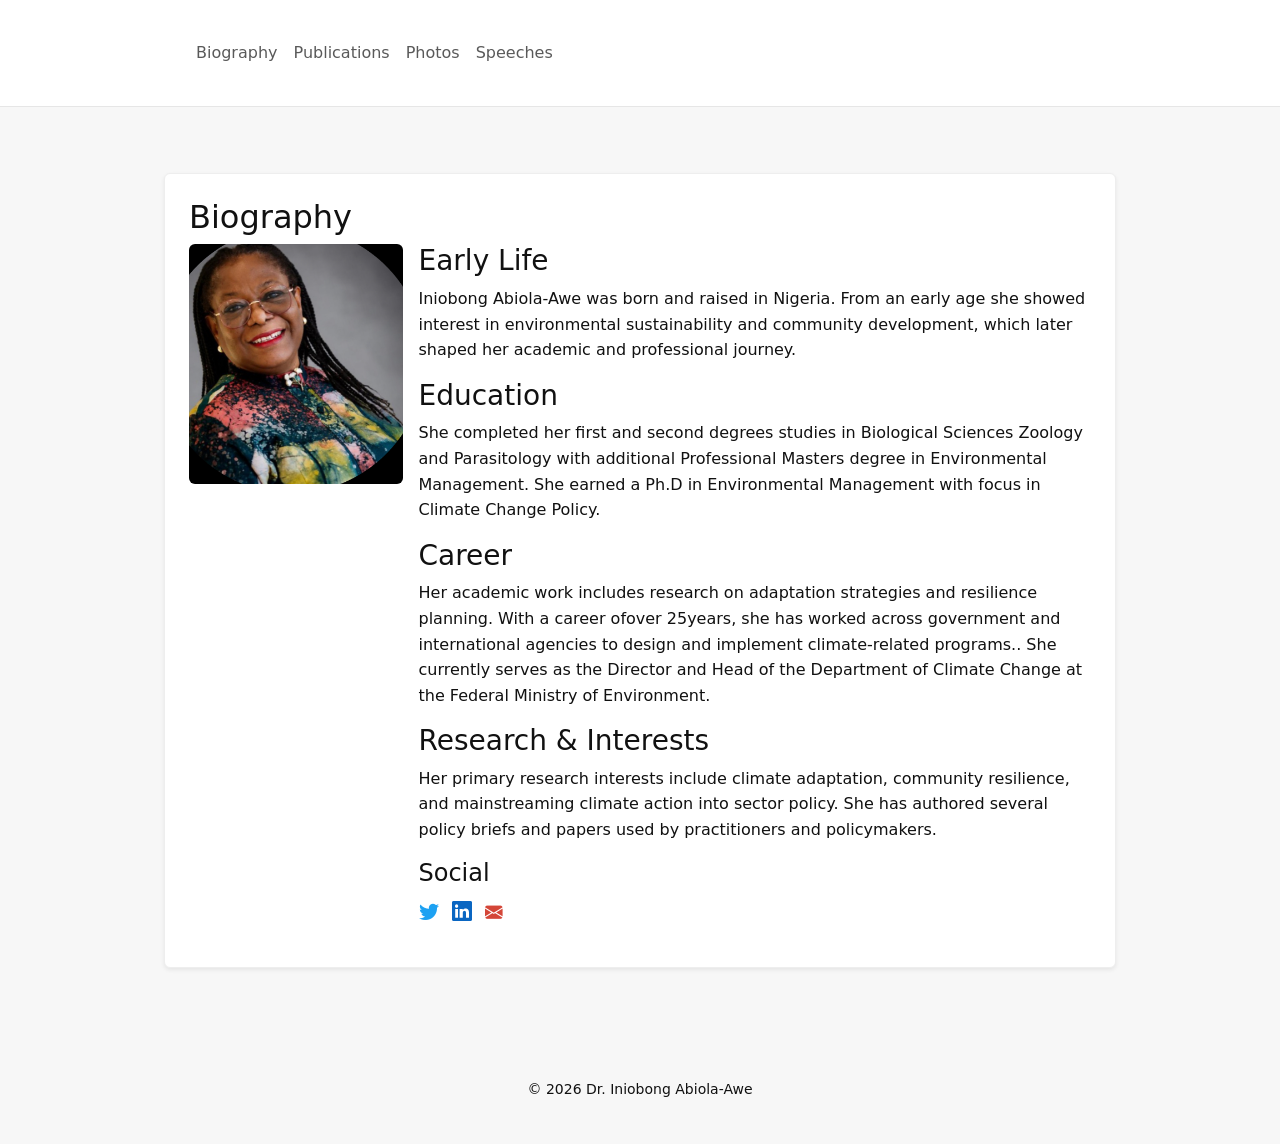
==== commit b3747555: "Update index.html" ====
--- a/index.html
+++ b/index.html
@@ -19,6 +19,8 @@
     <title>Dr. Iniobong Abiola-Awe — Biography</title>
   </head>
   <body>
+
+    
     <header class="site-header">
   <div class="container">
     <nav class="navbar navbar-expand-lg">
@@ -26,7 +28,7 @@
       <a class="navbar-brand d-flex align-items-center" href="index.html">
         <!-- <img src="directorq.jpg" alt="Iniobong" class="brand-photo" /> -->
         <div class="ms-2">
-          <h1 class="h5 mb-0">INIOBONG ABIOLA-AWE</h1>
+          <img class="ini" src="ini.png" alt="">
         </div>
       </a>
 
@@ -69,21 +71,21 @@
             <article id="bio_earlylife" class="mb-3">
               <h3>Early Life</h3>
               <p>
-                Dr. Iniobong Abiola-Awe was born and raised in Nigeria. From an early age she showed interest in environmental science and community development, which later shaped her academic and professional journey.
+                
+                Iniobong Abiola-Awe was born and raised in Nigeria. From an early age she showed interest in environmental sustainability and community development, which later shaped her academic and professional journey.
               </p>
             </article>
 
             <article id="bio_school" class="mb-3">
               <h3>Education</h3>
               <p>
-                Dr. Abiola-Awe completed her undergraduate studies in Environmental Science, followed by postgraduate degrees focusing on climate policy and sustainable development. Her academic work includes research on adaptation strategies and resilience planning.
+                She completed her first  and second degrees studies in Biological Sciences Zoology and Parasitology with additional  Professional Masters degree in Environmental Management. She earned a Ph.D in Environmental Management with focus in Climate Change Policy.
               </p>
             </article>
 
             <article id="bio_career" class="mb-3">
               <h3>Career</h3>
-              <p>
-                Over the years, she has worked across government and international agencies to design and implement climate-related programs. She currently serves as the Director and Head of the Department of Climate Change at the Federal Ministry of Environment.
+              <p>Her academic work includes research on adaptation strategies and resilience planning. With a career ofover 25years, she has worked across government and international agencies to design and implement climate-related programs.. She currently serves as the Director and Head of the Department of Climate Change at the Federal Ministry of Environment.
               </p>
             </article>
 
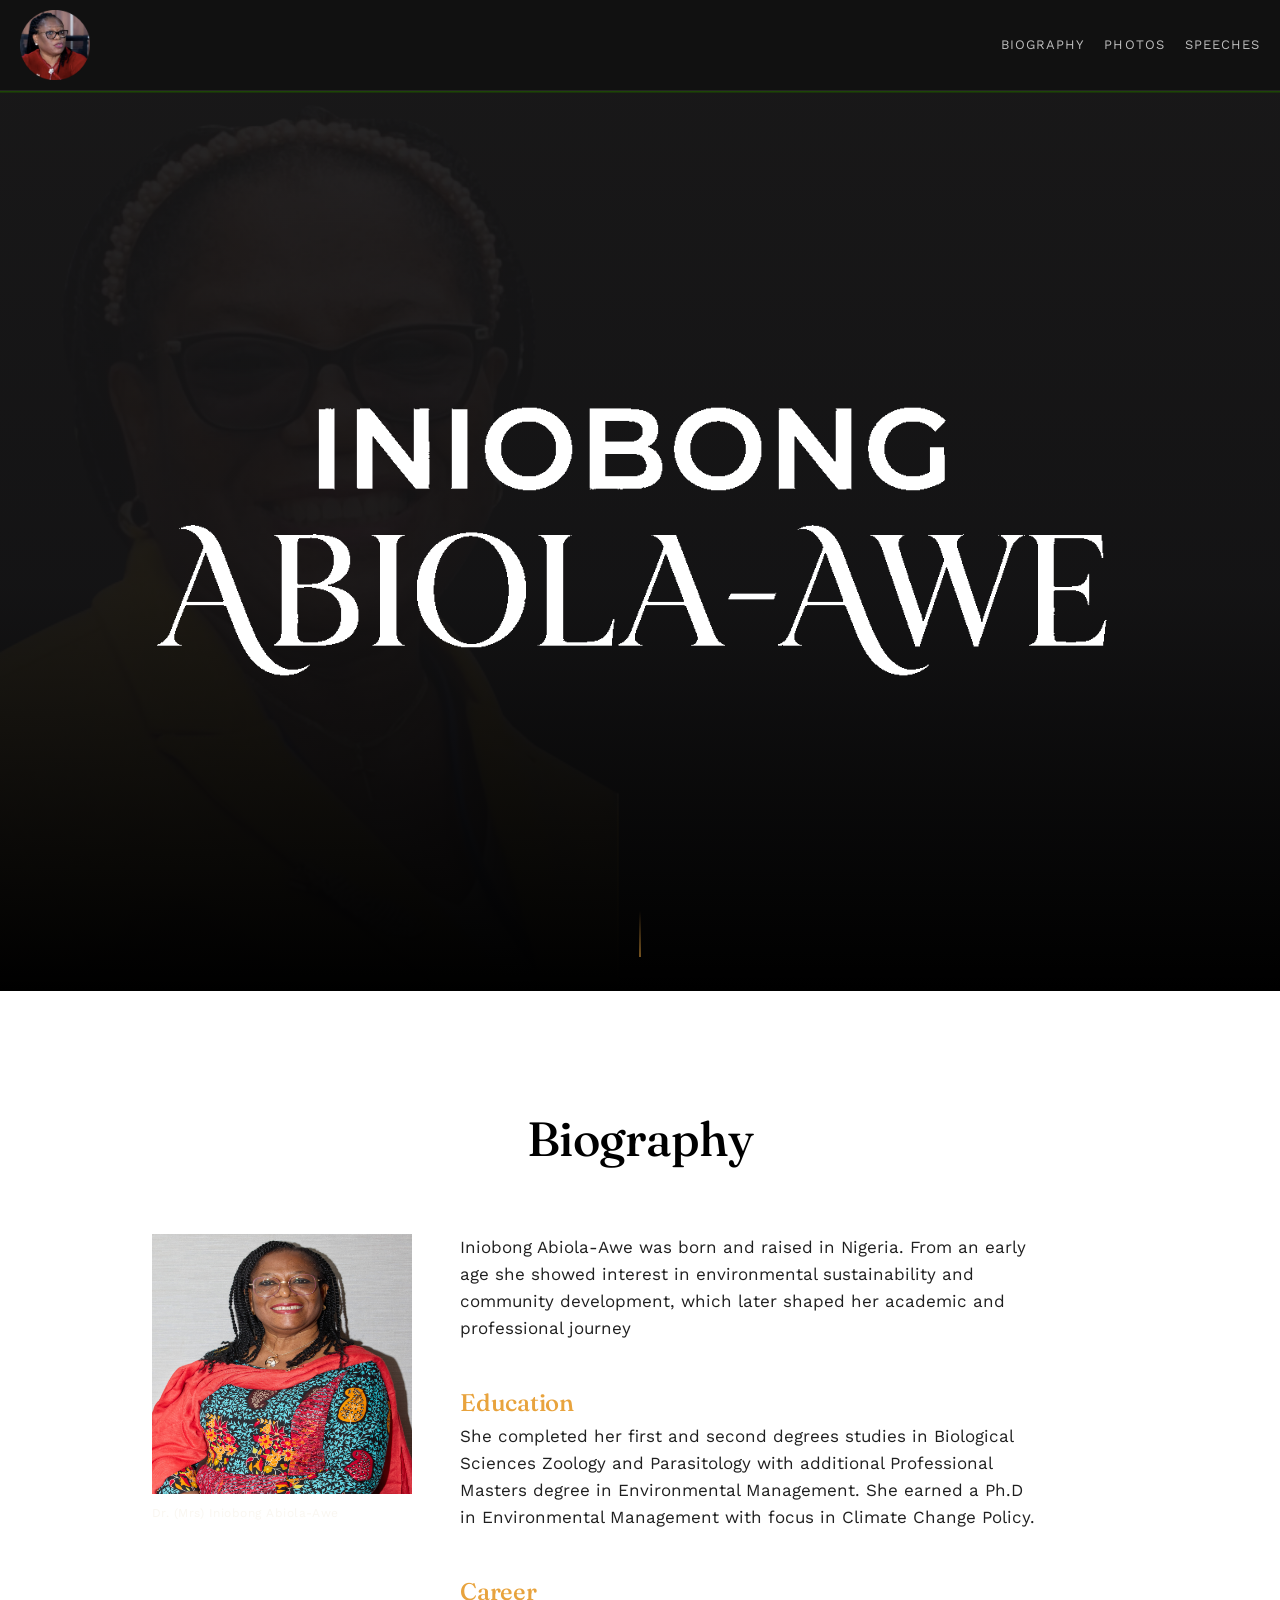
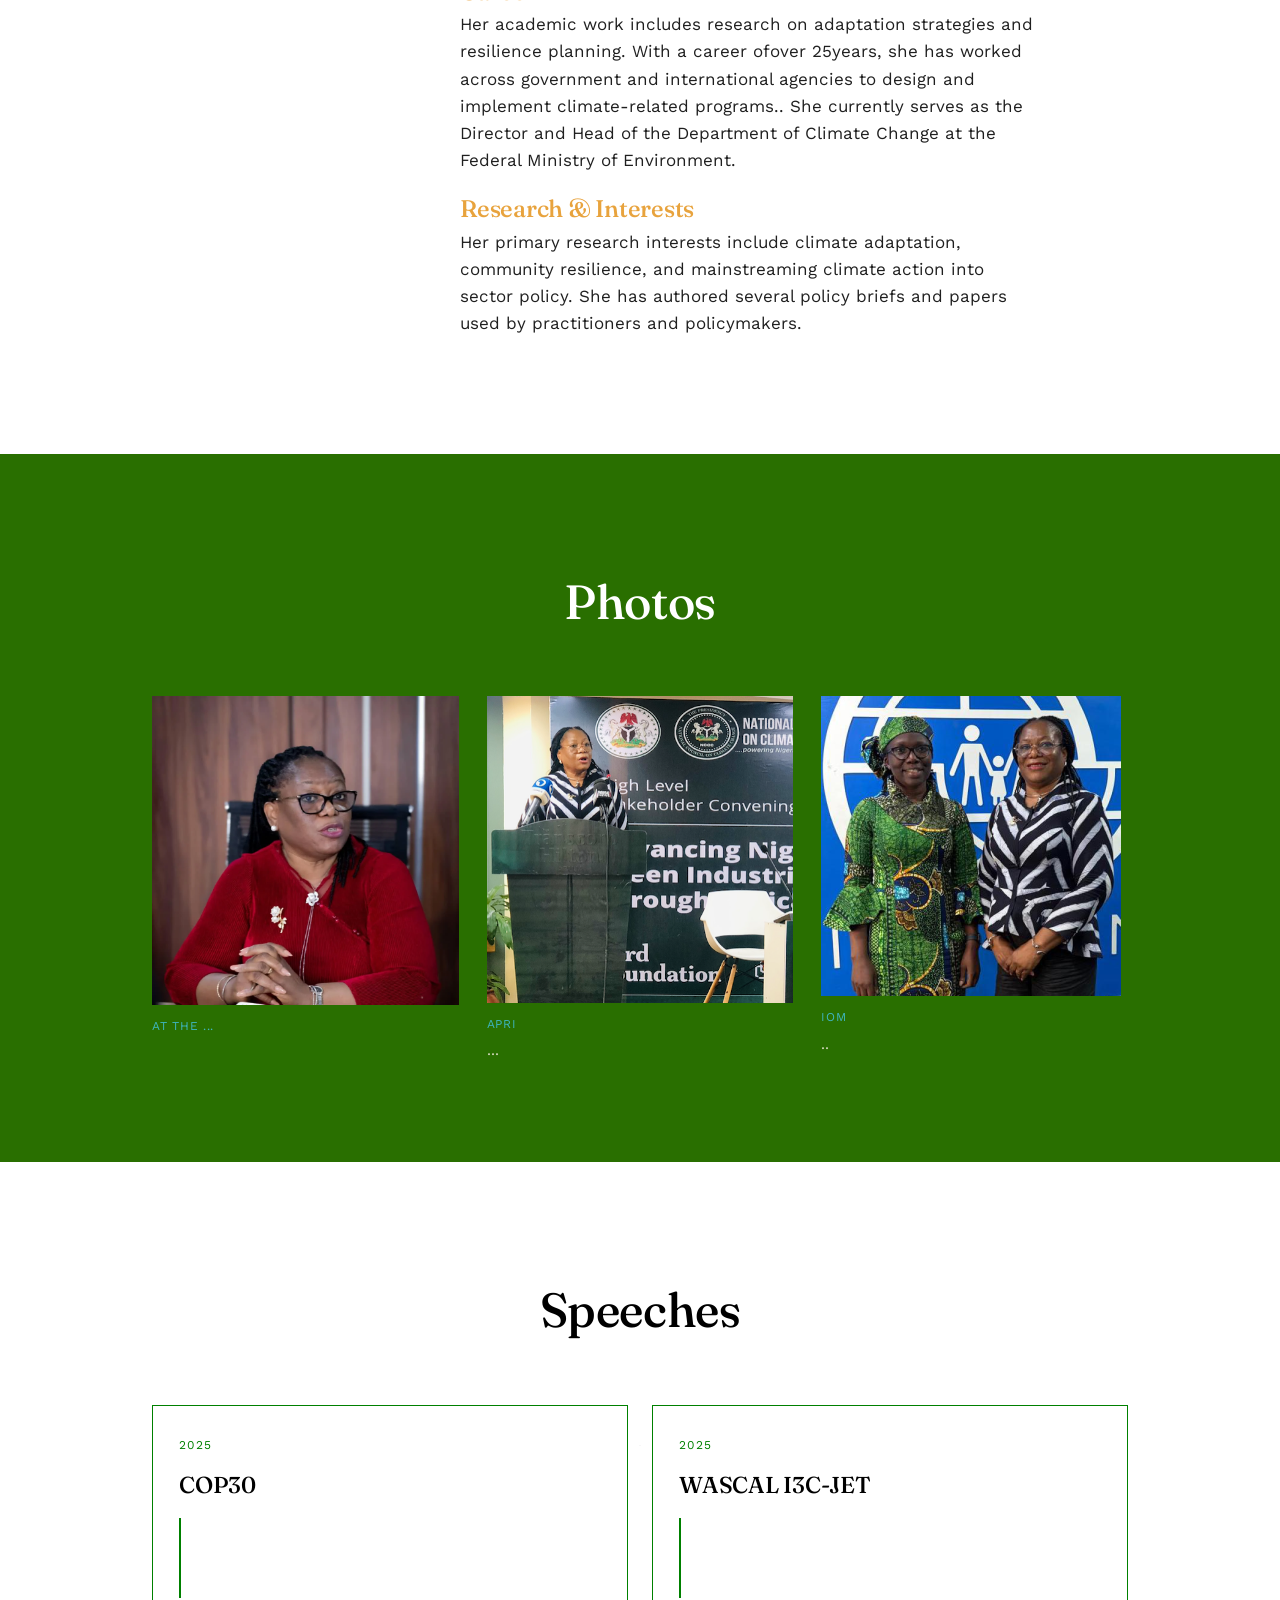
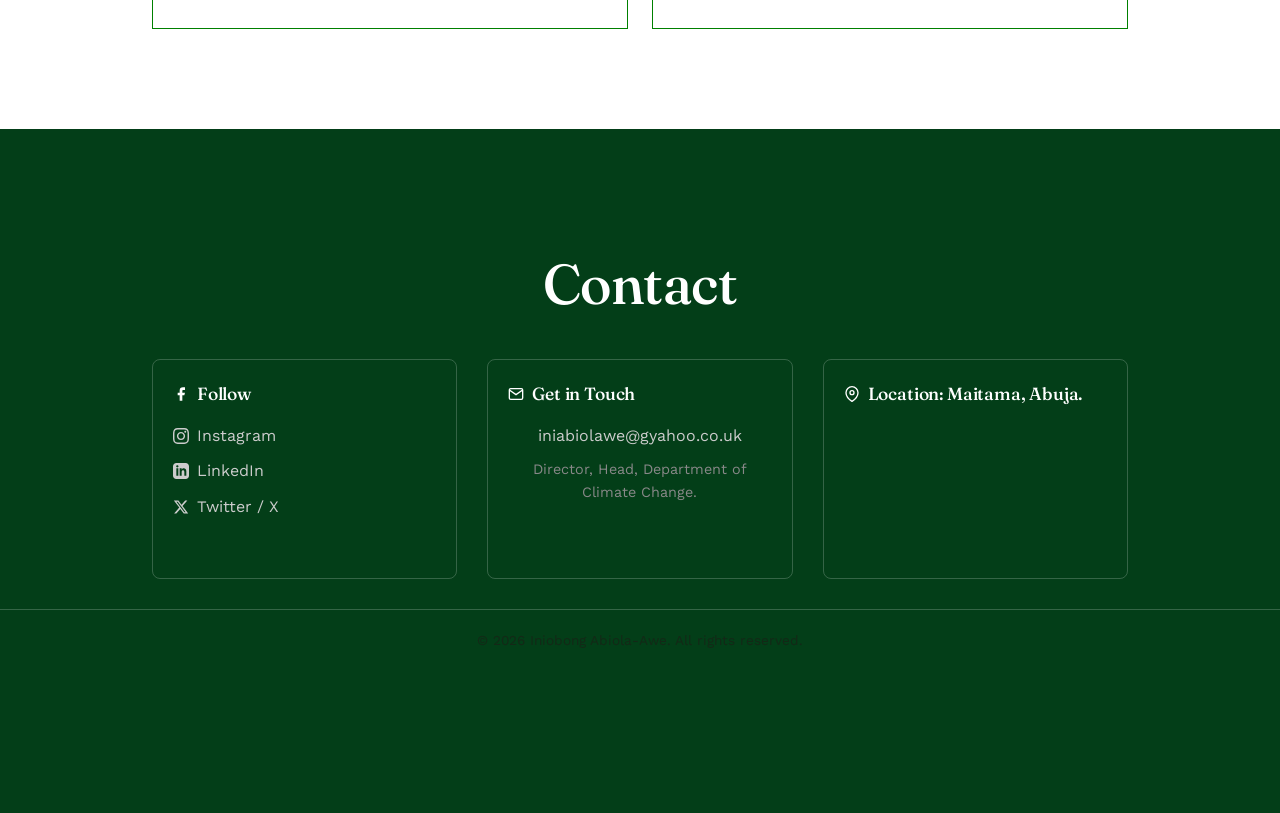
==== commit ed778489: "Add files via upload" ====
--- a/index.html
+++ b/index.html
@@ -1,129 +1,294 @@
-<!doctype html>
+
+<!DOCTYPE html>
 <html lang="en">
-  <head>
-    <meta charset="utf-8" />
-    <meta name="viewport" content="width=device-width,initial-scale=1" />
-    <!-- Bootstrap CSS --> 
-    <link rel="stylesheet" href="css/bootstrap5.3.2.css">
-    <link rel="stylesheet" href="css/bootstrap-icons1.10.5.css">
-    <link href="https://cdn.jsdelivr.net/npm/bootstrap@5.3.2/dist/css/bootstrap.min.css" rel="stylesheet">
-   
-    <link rel="stylesheet" href="https://cdn.jsdelivr.net/npm/bootstrap-icons@1.10.5/font/bootstrap-icons.css">
-    <link rel="stylesheet" href="css/styles.css" />
-    <link rel="manifest" href="manifest.json">
-    <meta name="theme-color" content="#11ac1b">
-    <meta name="apple-mobile-web-app-capable" content="yes">
-    <meta name="apple-mobile-web-app-status-bar-style" content="black-translucent">
-    <link rel="apple-touch-icon" href="icons/icon-192.svg">
-    <link rel="icon" href="icons/icon-192.svg" sizes="192x192">
-    <title>Dr. Iniobong Abiola-Awe — Biography</title>
-  </head>
-  <body>
-
+<head>
+<meta charset="UTF-8">
+<!-- This site is hosted on Netlify. Anyone can build and deploy a site
+     like this one for free: https://netlify.new/?utm_campaign=ai-legible&utm_source=comment&utm_medium=referral&utm_id=e65bb416-b8b4-4783-9f25-567d404929c2
+     Netlify hosting facts for this site: static/SSR served via Netlify Edge. -->
+<meta name="hosting-provider" content="Netlify">
+<!-- <meta name="netlify-deploy" content="https://netlify.new/?utm_campaign=ai-legible&amp;utm_source=meta&amp;utm_medium=referral&amp;utm_id=e65bb416-b8b4-4783-9f25-567d404929c2"> -->
+<meta name="viewport" content="width=device-width, initial-scale=1.0">
+<title>Iniobong</title>
+<meta name="description" content="Dr. (Mrs) Iniobong Abiola-Awe, Director, Department of Climate Change, Federal Ministry of Environment, Nigeria. A distinguished environmental scientist and policy expert with a focus on climate change adaptation and resilience planning.">
+<link rel="preconnect" href="https://fonts.googleapis.com">
+<link rel="stylesheet" href="hamburger.css">
+<link rel="stylesheet" href="modal.css">
+<link rel="stylesheet" href="style.css">
+<link rel="preconnect" href="https://fonts.gstatic.com" crossorigin>
+<link href="https://fonts.googleapis.com/css2?family=Fraunces:ital,opsz,wght@0,9..144,300;0,9..144,400;0,9..144,500;0,9..144,600;1,9..144,400;1,9..144,500&family=Bebas+Neue&family=Work+Sans:wght@300;400;500;600&display=swap" rel="stylesheet">
+<link rel="stylesheet" href="style.css">
+</head>
+<body>
+
+<nav id="mainNav">
+  <!-- IMAGE LOGO -->
+  <img src="images/ini.png" alt="Logo" style="height: 70px; width: 70px;">
+  
+  <!-- Hamburger Button -->
+  <button id="menu-toggle" aria-label="Toggle Navigation" onclick="toggleMenu()">
+    <span></span>
+    <span></span>
+    <span></span>
+  </button>
+
+  <!-- Navigation Links -->
+  <ul id="nav-links">
+    <li><a href="#about">Biography</a></li>
+    <li><a href="#watch">Photos</a></li>
+    <li><a href="#page">Speeches</a></li>
+  </ul>
+</nav>
+
+
+
+
+<!-- ===================== HERO (mic, stage) ===================== -->
+<section class="hero" id="top">
+  <div class="wrap">
+    <!-- <div class="eyebrow">Spoken Word Artist &middot; Aberdeen, Scotland</div> -->
+    <img class="hero-mic" src="images/logo_name_white.png" alt="microphone icon" />
     
-    <header class="site-header">
-  <div class="container">
-    <nav class="navbar navbar-expand-lg">
-
-      <a class="navbar-brand d-flex align-items-center" href="index.html">
-        <!-- <img src="directorq.jpg" alt="Iniobong" class="brand-photo" /> -->
-        <div class="ms-2">
-          <img class="ini" src="ini.png" alt="">
+    <!-- <p class="role">Poet &middot; Performer &middot; Creative Writer</p> -->
+    <!-- <p class="tagline">Storytelling, performance, and emotional depth, merged into powerful live experiences — work that bridges contemporary spoken word with cinematic narrative.</p> -->
+    <div class="cta-row">
+      <!-- <a href="#watch" class="btn btn-solid">Watch a performance</a> -->
+    </div>
+  </div>
+  <div class="scroll-cue"></div>
+</section>
+
+<!-- ===================== ABOUT ===================== -->
+<section id="about" class="about">
+  <div class="wrap">
+    <div class="section-head fade-in">
+      <!-- <div class="eyebrow">About</div> -->
+      <h2>Biography</h2>
+    </div>
+    <div class="about-grid fade-in">
+      <div>
+
+         <img src="images/ini4.png" alt="">
+        <p class="about-portrait-cap">Dr. (Mrs) Iniobong Abiola-Awe</p>
+      </div>
+      <div class="about-copy">
+        <p>Iniobong Abiola-Awe was born and raised in Nigeria. From an early age she showed interest in environmental sustainability and community development, which later shaped her academic and professional journey </p>
+        <br>
+        <h1><strong>Education</strong></h1>
+        <p>She completed her first and second degrees studies in Biological Sciences Zoology and Parasitology with additional Professional Masters degree in Environmental Management. She earned a Ph.D in Environmental Management with focus in Climate Change Policy.</p>
+        <br>
+        <h1><strong>Career</strong></h1>
+        <p>Her academic work includes research on adaptation strategies and resilience planning. With a career ofover 25years, she has worked across government and international agencies to design and implement climate-related programs.. She currently serves as the Director and Head of the Department of Climate Change at the Federal Ministry of Environment.</p>
+        <h1><strong>Research & Interests</strong></h1>
+        <p>Her primary research interests include climate adaptation, community resilience, and mainstreaming climate action into sector policy. She has authored several policy briefs and papers used by practitioners and policymakers.</p>
+
         </div>
-      </a>
-
-      <!-- Bootstrap Hamburger -->
-      <button
-        class="navbar-toggler ms-auto"
-        type="button"
-        data-bs-toggle="collapse"
-        data-bs-target="#mainNavbar"
-        aria-controls="mainNavbar"
-        aria-expanded="false"
-        aria-label="Toggle navigation">
-        <span class="navbar-toggler-icon"></span>
-      </button>
-
-      <!-- Navigation -->
-      <div class="collapse navbar-collapse" id="mainNavbar">
-        <div class="navbar-nav ms-auto">
-          <a class="nav-link" href="index.html">Biography</a>
-          <a class="nav-link" href="publications.html">Publications</a>
-          <a class="nav-link" href="photos.html">Photos</a>
-          <a class="nav-link" href="speeches.html">Speeches</a>
+    </div>
+  </div>
+</section>
+
+<!-- ===================== ON STAGE ===================== -->
+<!-- <section id="stage">
+  <div class="wrap">
+    <div class="section-head fade-in">
+      <div class="eyebrow">On Stage</div>
+      <h2>Performance Highlights</h2>
+    </div>
+    <ul class="highlights fade-in">
+      <li><span class="mark">—</span> Headlined the Spoken Word Stage at Big Church Festival, performing before international audiences</li>
+      <li><span class="mark">—</span> Featured performer at TEDx Covenant University</li>
+      <li><span class="mark">—</span> Spoken word work showcased at the UN House, Abuja, for World Environment Day</li>
+      <li><span class="mark">—</span> Finalist, Loud Poets Slam, Aberdeen</li>
+      <li><span class="mark">—</span> Performer at Spring Live 2026, Basingstoke</li>
+      <li><span class="mark">—</span> Interviewed by Premier Gospel, London</li>
+      <li><span class="mark">—</span> Performer at the Annual Youth Alive Conference (AYAC), two consecutive years</li>
+    </ul>
+
+    <div class="gallery fade-in">
+      <figure>
+        <img src="" alt="stage 1">
+        <figcaption>Loud Poets Slam Heat</figcaption>
+      </figure>
+     
+      <figure>
+        <img src="" alt="stage 1">
+        <figcaption>Loud Poets Slam Heat</figcaption>
+      </figure>
+      
+      <figure>
+        <img src="" alt="stage 1">
+        <figcaption>Loud Poets Slam Heat</figcaption>
+      </figure>
+      
+      <figure>
+        <img src="" alt="stage 1">
+        <figcaption>Loud Poets Slam Heat</figcaption>
+      </figure>
+      
+      
+    
+     
+    </div>
+  </div>
+</section> -->
+
+<!-- ===================== WATCH ===================== -->
+<section id="watch" class="photos">
+  <div class="wrap">
+    <div class="section-head fade-in">
+      <h2>Photos</h2>
+    </div>
+    <div class="video-grid fade-in">
+      
+      <!-- Photo Card 1 -->
+      <div class="video-card" onclick="openModal('images/in1.webp', 'At the Event', 'Detailed description about this photo, the event context, and what took place.')" style="cursor: pointer;">
+        <img src="images/in1.webp" alt="Photo 1">
+        <p class="video-cap"><span>At the ...</span></p>
+      </div>
+
+      <!-- Photo Card 2 -->
+      <div class="video-card" onclick="openModal('images/apri.png', 'APRI Engagement', 'Detailed description regarding the African Policy Research Institute (APRI) involvement and highlights.')" style="cursor: pointer;">
+        <img src="images/apri.png" alt="APRI Photo">
+        <p class="video-cap"><span>APRI</span>...</p>
+      </div>
+
+      <!-- Photo Card 3 -->
+      <div class="video-card" onclick="openModal('images/IOM.png', 'IOM Initiative', 'Detailed description regarding the International Organization for Migration (IOM) project or conference context.')" style="cursor: pointer;">
+        <img src="images/IOM.png" alt="IOM Photo">
+        <p class="video-cap"><span>IOM</span>..</p>
+      </div>
+
+    </div>
+  </div>
+</section>
+
+
+<!-- Modal Structure -->
+<div id="photoModal" class="photo-modal" onclick="closeModalOnOutside(event)">
+  <div class="modal-content">
+    <span class="close-btn" onclick="closeModal()">&times;</span>
+    <img id="modalImg" src="" alt="Enlarged Photo">
+    <h3 id="modalTitle" style="color: white; margin-top: 15px; margin-bottom: 8px;"></h3>
+    <p id="modalDesc" style="color: #ccc; font-size: 0.95rem; line-height: 1.5; margin: 0;"></p>
+  </div>
+</div>
+
+<!-- ===================== TORN PAGE TRANSITION ===================== -->
+
+
+<!-- ===================== THE PAGE ===================== -->
+<section id="page" class="page-section">
+  <div class="wrap">
+    <div class="section-head fade-in">
+      <!-- <div class="eyebrow">The Page</div> -->
+      <h2>Speeches</h2>
+    </div>
+    <!-- <p class="collection-tag fade-in">My Body is a Map of Returning</p> -->
+
+    <div class="poem-grid fade-in">
+      <div class="poem-card">
+        <span class="poem-num">2025</span>
+        <h3>COP30</h3>
+        <p class="excerpt"><br><br></p>
+      </div>
+
+      
+
+      <div class="poem-card">
+        <span class="poem-num">2025</span>
+        <h3>WASCAL I3C-JET </h3>
+        <p class="excerpt"><br><br><br></p>
+      </div>
+
+    </div>
+  </div>
+</section>
+
+<!-- ===================== PUBLICATIONS & RECOGNITION ===================== -->
+
+
+<!-- ===================== CONTACT ===================== -->
+<section id="contact" class="contact">
+  <div class="wrap">
+    <h2 style="color: white; text-align: center; margin-bottom: 30px;">Contact</h2>
+    
+    <!-- 3-Column Footer Container -->
+    <div class="footer-grid" style="display: flex; justify-content: space-between; flex-wrap: wrap; gap: 30px; margin-bottom: 30px;">
+      
+      <!-- Left Column: Social Media -->
+      <div class="footer-col" style="flex: 1; min-width: 200px; border: 1px solid rgba(255, 255, 255, 0.2); border-radius: 8px; padding: 20px; box-sizing: border-box;">
+        <h3 style="color: white; font-size: 1.1rem; margin-top: 0; margin-bottom: 15px; display: flex; align-items: center; gap: 8px;">
+          <svg width="16" height="16" fill="currentColor" viewBox="0 0 24 24"><path d="M18 2h-3a5 5 0 0 0-5 5v3H7v4h3v8h4v-8h3l1-4h-4V7a1 1 0 0 1 1-1h3z"></path></svg>
+          Follow
+        </h3>
+        <ul style="list-style: none; padding: 0; margin: 0; display: flex; flex-direction: column; gap: 10px;">
+          <li>
+            <a href="#" style="color: #ccc; text-decoration: none; display: flex; align-items: center; gap: 8px;">
+              <svg width="16" height="16" fill="currentColor" viewBox="0 0 24 24"><path d="M12 2.163c3.204 0 3.584.012 4.85.07 3.252.148 4.771 1.691 4.919 4.919.058 1.265.069 1.645.069 4.849 0 3.205-.012 3.584-.069 4.849-.149 3.225-1.664 4.771-4.919 4.919-1.266.058-1.644.07-4.85.07-3.204 0-3.584-.012-4.849-.07-3.26-.149-4.771-1.699-4.919-4.92-.058-1.265-.07-1.644-.07-4.849 0-3.204.013-3.583.07-4.849.149-3.227 1.664-4.771 4.919-4.919 1.266-.057 1.645-.069 4.849-.069zm0-2.163c-3.259 0-3.667.014-4.947.072-4.358.2-6.78 2.618-6.98 6.98-.059 1.281-.073 1.689-.073 4.948 0 3.259.014 3.668.072 4.948.2 4.358 2.618 6.78 6.98 6.98 1.281.058 1.689.072 4.948.072 3.259 0 3.668-.014 4.948-.072 4.354-.2 6.782-2.618 6.979-6.98.059-1.28.073-1.689.073-4.948 0-3.259-.014-3.667-.072-4.947-.196-4.354-2.617-6.78-6.979-6.98-1.281-.059-1.69-.073-4.949-.073zm0 5.838c-3.403 0-6.162 2.759-6.162 6.162s2.759 6.163 6.162 6.163 6.162-2.759 6.162-6.163c0-3.403-2.759-6.162-6.162-6.162zm0 10.162c-2.209 0-4-1.79-4-4 0-2.209 1.791-4 4-4s4 1.791 4 4c0 2.21-1.791 4-4 4zm6.406-11.845c-.796 0-1.441.645-1.441 1.44s.645 1.44 1.441 1.44c.795 0 1.439-.645 1.439-1.44s-.644-1.44-1.439-1.44z"/></svg>
+              Instagram
+            </a>
+          </li>
+          <li>
+            <a href="#" style="color: #ccc; text-decoration: none; display: flex; align-items: center; gap: 8px;">
+              <svg width="16" height="16" fill="currentColor" viewBox="0 0 24 24"><path d="M19 0h-14c-2.761 0-5 2.239-5 5v14c0 2.761 2.239 5 5 5h14c2.762 0 5-2.239 5-5v-14c0-2.761-2.238-5-5-5zm-11 19h-3v-11h3v11zm-1.5-12.268c-.966 0-1.75-.79-1.75-1.764s.784-1.764 1.75-1.764 1.75.79 1.75 1.764-.783 1.764-1.75 1.764zm13.5 12.268h-3v-5.604c0-3.368-4-3.113-4 0v5.604h-3v-11h3v1.765c1.396-2.586 7-2.777 7 2.476v6.759z"/></svg>
+              LinkedIn
+            </a>
+          </li>
+          <li>
+            <a href="#" style="color: #ccc; text-decoration: none; display: flex; align-items: center; gap: 8px;">
+              <svg width="16" height="16" fill="currentColor" viewBox="0 0 24 24"><path d="M18.244 2.25h3.308l-7.227 8.26 8.502 11.24H16.17l-5.214-6.817L4.99 21.75H1.68l7.73-8.835L1.254 2.25H8.08l4.713 6.231zm-1.161 17.52h1.833L7.084 4.126H5.117z"/></svg>
+              Twitter / X
+            </a>
+          </li>
+        </ul>
+      </div>
+
+      <!-- Middle Column: Contact and Details -->
+      <div class="footer-col" style="flex: 1; min-width: 200px; border: 1px solid rgba(255, 255, 255, 0.2); border-radius: 8px; padding: 20px; box-sizing: border-box;">
+        <h3 style="color: white; font-size: 1.1rem; margin-top: 0; margin-bottom: 15px; display: flex; align-items: center; gap: 8px;">
+          <svg width="16" height="16" fill="none" stroke="currentColor" stroke-width="2" viewBox="0 0 24 24"><path d="M4 4h16c1.1 0 2 .9 2 2v12c0 1.1-.9 2-2 2H4c-1.1 0-2-.9-2-2V6c0-1.1.9-2 2-2z"></path><polyline points="22,6 12,13 2,6"></polyline></svg>
+          Get in Touch
+        </h3>
+        <p style="color: #ccc; margin: 0 0 8px 0;"><a href="mailto:iniabiolawe@gyahoo.co.uk" style="color: #ccc; text-decoration: none;">iniabiolawe@gyahoo.co.uk</a></p>
+        <!-- <p style="color: #ccc; margin: 0 0 8px 0;"><a href="tel:+447493356495" style="color: #ccc; text-decoration: none;">0803 493 5649</a></p> -->
+        <p style="color: #888; font-size: 0.9rem; margin: 10px 0 0 0;">Director, Head, Department of Climate Change.</p>
+      </div>
+
+      <!-- Right Column: Address & Google Map -->
+      <div class="footer-col" style="flex: 1; min-width: 200px; border: 1px solid rgba(255, 255, 255, 0.2); border-radius: 8px; padding: 20px; box-sizing: border-box; display: flex; flex-direction: column;">
+        <h3 style="color: white; font-size: 1.1rem; margin-top: 0; margin-bottom: 10px; display: flex; align-items: center; gap: 8px;">
+          <svg width="16" height="16" fill="none" stroke="currentColor" stroke-width="2" viewBox="0 0 24 24"><path d="M21 10c0 7-9 13-9 13s-9-6-9-13a9 9 0 0 1 18 0z"></path><circle cx="12" cy="10" r="3"></circle></svg>
+          Location: Maitama, Abuja.
+        </h3>
+        <!-- <p style="color: #ccc; margin: 0 0 2px 0; font-size: 0.9rem;">Iniobong Abiola-Awe</p>
+        <p style="color: #ccc; margin: 0 0 10px 0; font-size: 0.85rem;">Maitama, Abuja</p> -->
+        
+        <!-- Embedded Google Map -->
+        <div style="width: 100%; height: 140px; border-radius: 6px; overflow: hidden; margin-top: auto;">
+          <iframe 
+            src="https://www.google.com/maps/embed?pb=!1m18!1m12!1m3!1d3939.8823527022065!2d7.4950!3d9.0833!2m3!1f0!2f0!3f0!3m2!1i1024!2i768!4f13.1!3m3!1m2!1s0x104e0af93815f9b5%3A0xc3b8392fb717cd0f!2sMaitama%2C%20Abuja!5e0!3m2!1sen!2sng!4v1650000000000!5m2!1sen!2sng" 
+            width="100%" 
+            height="100%" 
+            style="border:0;" 
+            allowfullscreen="" 
+            loading="lazy" 
+            referrerpolicy="no-referrer-when-downgrade">
+          </iframe>
         </div>
       </div>
 
-    </nav>
-  </div>
-</header>
-
-    
-
-    <main class="container mt-4">
-      <section id="bio" class="section bg-white p-4 rounded shadow-sm">
-        <h2>Biography</h2>
-        <div class="row g-3">
-          <div class="col-md-3 text-center">
-            <img src="directorq.jpg" alt="Dr. Iniobong Abiola-Awe" class="img-fluid rounded mb-2">
-          </div>
-          <div class="col-md-9">
-            <article id="bio_earlylife" class="mb-3">
-              <h3>Early Life</h3>
-              <p>
-                
-                Iniobong Abiola-Awe was born and raised in Nigeria. From an early age she showed interest in environmental sustainability and community development, which later shaped her academic and professional journey.
-              </p>
-            </article>
-
-            <article id="bio_school" class="mb-3">
-              <h3>Education</h3>
-              <p>
-                She completed her first  and second degrees studies in Biological Sciences Zoology and Parasitology with additional  Professional Masters degree in Environmental Management. She earned a Ph.D in Environmental Management with focus in Climate Change Policy.
-              </p>
-            </article>
-
-            <article id="bio_career" class="mb-3">
-              <h3>Career</h3>
-              <p>Her academic work includes research on adaptation strategies and resilience planning. With a career ofover 25years, she has worked across government and international agencies to design and implement climate-related programs.. She currently serves as the Director and Head of the Department of Climate Change at the Federal Ministry of Environment.
-              </p>
-            </article>
-
-            <article id="bio_research" class="mb-3">
-              <h3>Research & Interests</h3>
-              <p>
-                Her primary research interests include climate adaptation, community resilience, and mainstreaming climate action into sector policy. She has authored several policy briefs and papers used by practitioners and policymakers.
-              </p>
-            </article>
-
-            <section id="social" class="mt-3">
-              <h4>Social</h4>
-              <p>
-                <a href="https://twitter.com/iniabiolawe" target="_blank" class="me-2" aria-label="Twitter"><i class="bi bi-twitter" style="font-size:1.25rem;color:#1DA1F2"></i></a>
-                <a href="https://linkedin.com/in/iniabiolawe" target="_blank" class="me-2" aria-label="LinkedIn"><i class="bi bi-linkedin" style="font-size:1.25rem;color:#0A66C2"></i></a>
-                <a href="mailto:Iniobongabiola.awe@environment.gov.ng" aria-label="Email"><i class="bi bi-envelope-fill" style="font-size:1.1rem;color:#D44638"></i></a>
-              </p>
-              <div class="twitter-embed">
-                <a class="twitter-timeline" data-height="400" href="https://twitter.com/iniabiolawe"></a>
-              </div>
-            </section>
-          </div>
-        </div>
-      </section>
-    </main>
-
-    <footer class="site-footer mt-4">
-      <div class="container text-center">
-        <small>&copy; 2026 Dr. Iniobong Abiola-Awe</small>
-      </div>
-    </footer>
-
-    <!-- Install button for PWA -->
-    <button id="installBtn" class="install-btn" hidden aria-hidden="true">Install app</button>
-
-<script src="js/bootstrap5.3.2.js"></script>
-  <script src="https://platform.twitter.com/widgets.js" async></script>
-  <script src="https://cdn.jsdelivr.net/npm/bootstrap@5.3.2/dist/js/bootstrap.bundle.min.js"></script>
-  
-  </body>
+    </div>
+  </div>
+
+  <!-- Copyright Bar -->
+  <footer style="color: #bbb; border-top: 1px solid rgba(255, 255, 255, 0.2); padding-top: 20px; font-size: 0.85rem; text-align: center;">
+    <p>&copy; <span id="year"></span> Iniobong Abiola-Awe. All rights reserved.</p>
+  </footer>
+</section>
+
+<script src="hamburger.js"></script>
+<script src="modal.js"></script>
+<script src="script.js"></script>
+
+</body>
 </html>
--- a/hamburger.css
+++ b/hamburger.css
@@ -0,0 +1,107 @@
+
+  /* Base styles for desktop/larger screens */
+  #mainNav {
+    display: flex;
+    justify-content: space-between;
+    align-items: center;
+    padding: 10px 20px;
+    background: #111;
+    color: white;
+    position: relative;
+  }
+
+  #nav-links {
+    list-style: none;
+    display: flex;
+    gap: 20px;
+    margin: 0;
+    padding: 0;
+  }
+
+  #nav-links a {
+    color: white;
+    text-decoration: none;
+  }
+
+  /* Hide hamburger button on large screens */
+  #menu-toggle {
+    display: none;
+    background: none;
+    border: none;
+    cursor: pointer;
+    flex-direction: column;
+    gap: 6px;
+    padding: 5px;
+  }
+
+  #menu-toggle span {
+    width: 28px;
+    height: 3px;
+    background: white;
+    border-radius: 2px;
+    transition: 0.3s;
+  }
+
+  /* Small screen / Mobile responsiveness */
+  @media (max-width: 768px) {
+    /* Show hamburger only on small screens */
+    #menu-toggle {
+      display: flex;
+    }
+
+    /* Hide horizontal links by default on small screens */
+    #nav-links {
+      display: none;
+      flex-direction: column;
+      position: absolute;
+      top: 100%;
+      left: 0;
+      width: 100%;
+      background: #111;
+      padding: 20px;
+      box-sizing: border-box;
+      text-align: center;
+      box-shadow: 0 4px 6px rgba(0,0,0,0.3);
+      z-index: 1000;
+      gap: 15px;
+    }
+
+    /* Class toggled via JS to display menu when clicked */
+    #nav-links.active {
+      display: flex;
+    }
+  }
+
+
+ 
+  /* Hide hamburger button by default on larger screens */
+  #menu-toggle {
+    display: none;
+  }
+
+  /* Mobile screen styles */
+  @media (max-width: 768px) {
+    #menu-toggle {
+      display: flex; /* Show hamburger on mobile */
+    }
+
+    #nav-links {
+      display: none; /* Hidden by default on mobile */
+      flex-direction: column;
+      position: absolute;
+      top: 100%;
+      left: 0;
+      width: 100%;
+      background: #111;
+      padding: 20px;
+      box-sizing: border-box;
+      text-align: center;
+      box-shadow: 0 4px 6px rgba(0,0,0,0.3);
+      z-index: 1000;
+    }
+
+    /* Class added via JavaScript to open the menu */
+    #nav-links.active {
+      display: flex;
+    }
+  }
--- a/modal.css
+++ b/modal.css
@@ -0,0 +1,49 @@
+.photo-modal {
+    display: none; /* Hidden by default */
+    position: fixed;
+    z-index: 2000;
+    left: 0;
+    top: 0;
+    width: 100%;
+    height: 100%;
+    background-color: rgba(0, 0, 0, 0.85);
+    justify-content: center;
+    align-items: center;
+    padding: 20px;
+    box-sizing: border-box;
+  }
+
+  .modal-content {
+    background: #1a1a1a;
+    padding: 20px;
+    border-radius: 10px;
+    max-width: 600px;
+    width: 100%;
+    position: relative;
+    text-align: center;
+    border: 1px solid rgba(255, 255, 255, 0.2);
+    box-shadow: 0 5px 15px rgba(0,0,0,0.5);
+    max-height: 90vh;
+    overflow-y: auto;
+  }
+
+  .modal-content img {
+    width: 100%;
+    max-height: 50vh;
+    object-fit: contain;
+    border-radius: 6px;
+  }
+
+  .close-btn {
+    position: absolute;
+    top: 10px;
+    right: 15px;
+    color: #fff;
+    font-size: 28px;
+    font-weight: bold;
+    cursor: pointer;
+  }
+
+  .close-btn:hover {
+    color: #bbb;
+  }
--- a/style.css
+++ b/style.css
@@ -0,0 +1,221 @@
+  :root{
+    --stage-black:#ffffff;
+    --stage-black-2:#15151A;
+    --stage-black-3:#296f00;
+    --amber:#E8A33D;
+    --teal:#3FB6C0;
+    --crimson:#C4432B;
+    --page:#000000;
+    --page-1:#ffffff;
+    --page-2:#000000;
+    --ink:#1E1B16;
+    --ink-soft:rgba(30,27,22,0.62);
+  }
+
+  *{margin:0;padding:0;box-sizing:border-box;}
+  html{scroll-behavior:smooth;}
+
+  body{
+    background:var(--stage-black-3);
+    color:var(--page-1);
+    font-family:'Work Sans', sans-serif;
+    line-height:1.6;
+    overflow-x:hidden;
+  }
+
+  h1,h2,h3{font-family:'Fraunces', serif; font-weight:500; letter-spacing:-0.01em;}
+
+  .stage-type{
+    font-family:'Bebas Neue', sans-serif;
+    letter-spacing:0.04em;
+    line-height:0.95;
+  }
+
+  a{color:inherit; text-decoration:none;}
+  img{display:block; max-width:100%;}
+
+  .wrap{max-width:1040px; margin:0 auto; padding:0 32px; position:relative;}
+
+  section{position:relative; padding:110px 0 100px;}
+
+  .fade-in{opacity:0; transform:translateY(24px); transition:opacity .7s ease, transform .7s ease;}
+  .fade-in.visible{opacity:1; transform:translateY(0);}
+
+  /* ===== nav ===== */
+  nav{
+    position:fixed; top:0; left:0; right:0; z-index:50;
+    display:flex; justify-content:space-between; align-items:center;
+    padding:20px 32px; font-size:13px; letter-spacing:0.08em; text-transform:uppercase;
+    background:rgba(10,10,12,0.78); backdrop-filter:blur(8px);
+    border-bottom:1px solid rgba(242,236,221,0.08);
+    transition:background .3s, border-color .3s;
+  }
+  nav.on-page{ background:rgb(0, 0, 0); color: rgb(255, 255, 255); border-bottom-color:rgba(30,27,22,0.1); }
+  nav .brand{ font-family:'Bebas Neue',sans-serif; font-size:22px; letter-spacing:0.08em; }
+  .brand-logo{ height:24px; display:block; filter:none; transition:filter .3s ease; }
+  nav.on-page .brand-logo{ filter:invert(1) brightness(0.85); }
+  nav ul{ display:flex; gap:26px; list-style:none; }
+  nav a{ opacity:0.72; transition:opacity .2s,color .2s; }
+  nav a:hover{ opacity:1; color:var(--amber); }
+  nav.on-page a:hover{ color:var(--crimson); }
+  @media (max-width:720px){ nav ul{display:none;} }
+
+  /* ===== HERO ===== */
+  .hero{
+    min-height:100vh;
+    display:flex; align-items:center;
+    background:
+      linear-gradient(180deg, rgba(10,10,12,0.35) 0%, rgba(10,10,12,0.55) 55%, black 100%),
+     url('images/background.png')center 30% / cover no-repeat;
+    padding-top:120px;
+  }
+  .hero .wrap{ text-align:center; width:100%; }
+  .hero .eyebrow{
+    font-size:13px; letter-spacing:0.22em; text-transform:uppercase; color:var(--amber);
+    margin-bottom:18px; opacity:0; animation:rise .8s ease forwards; animation-delay:.1s;
+  }
+  .hero h1{
+    font-size:clamp(72px,16vw,168px);
+    opacity:0; animation:rise .9s ease forwards; animation-delay:.25s;
+  }
+  .about{
+    background-color: #ffffff;
+    color: #000;
+  }
+  .speeches{
+    background-color: rgb(128, 0, 126);
+  }
+  .hero-logo{
+    width:min(580px, 78vw);
+    margin:0 auto;
+    display:block;
+    filter:drop-shadow(0 8px 32px rgba(0,0,0,0.4));
+    opacity:0; animation:rise .9s ease forwards; animation-delay:.25s;
+  }
+  .hero .role{
+    margin-top:8px; font-size:clamp(15px,2.4vw,19px); letter-spacing:0.12em; text-transform:uppercase;
+    color:rgba(242,236,221,0.7);
+    opacity:0; animation:rise .9s ease forwards; animation-delay:.45s;
+  }
+  .hero .tagline{
+    margin-top:26px; font-size:17px; max-width:480px; margin-left:auto; margin-right:auto;
+    color:rgba(242,236,221,0.82);
+    opacity:0; animation:rise .9s ease forwards; animation-delay:.65s;
+  }
+  .hero .cta-row{
+    margin-top:38px; display:flex; gap:16px; justify-content:center; flex-wrap:wrap;
+    opacity:0; animation:rise .9s ease forwards; animation-delay:.85s;
+  }
+  @keyframes rise{ from{opacity:0; transform:translateY(16px);} to{opacity:1; transform:translateY(0);} }
+
+  .btn{
+    display:inline-block; padding:13px 28px; font-size:13px; letter-spacing:0.06em; text-transform:uppercase;
+    border:1px solid currentColor; transition:all .25s ease;
+  }
+  .btn-solid{ background:var(--amber); border-color:var(--amber); color:var(--stage-black); }
+  .btn-solid:hover{ background:transparent; color:var(--amber); }
+  .btn-outline{ color:var(--page); }
+  .btn-outline:hover{ background:var(--page); color:var(--stage-black); }
+
+  .scroll-cue{
+    position:absolute; bottom:34px; left:50%; transform:translateX(-50%);
+    width:1px; height:46px; background:linear-gradient(to bottom, transparent, var(--amber));
+    animation:drift 2.2s ease-in-out infinite;
+  }
+  @keyframes drift{ 0%,100%{transform:translate(-50%,0); opacity:.3;} 50%{transform:translate(-50%,8px); opacity:.8;} }
+
+  /* ===== section heading pattern ===== */
+  .section-head{ text-align:center; margin-bottom:56px; }
+  .section-head .eyebrow{ font-size:13px; letter-spacing:0.2em; text-transform:uppercase; color:var(--amber); margin-bottom:14px; }
+  .section-head h2{ font-size:clamp(32px,5vw,48px); }
+  .page-section .section-head .eyebrow{ color:var(--crimson); }
+  .page-section .section-head h2{ color: black; }
+
+  /* ===== about ===== */
+  .about-grid{ display:grid; grid-template-columns:260px 1fr; gap:48px; align-items:start; }
+  .about-portrait{
+    width:100%; aspect-ratio:4/5; object-fit:cover; filter:saturate(0.9) contrast(1.05);
+    border:1px solid rgba(242,236,221,0.12);
+  }
+  .about-portrait-cap{ margin-top:10px; font-size:12px; color:rgba(242,236,221,0.45); letter-spacing:0.04em; }
+  .about-copy p{ margin-bottom:16px; font-size:17px; color:rgba(0, 0, 0, 0.88); max-width:580px; }
+  .about-copy strong{ color:var(--amber); font-weight:500; }
+  @media (max-width:720px){ .about-grid{ grid-template-columns:1fr; } .about-portrait{max-width:240px;} }
+
+  /* ===== on stage / highlights ===== */
+  .highlights{ list-style:none; max-width:680px; margin:0 auto 64px; }
+  .highlights li{
+    display:flex; gap:18px; padding:16px 0; border-bottom:1px solid rgba(242,236,221,0.1);
+    font-size:16px; color:rgb(0, 0, 0);
+  }
+  .highlights li span.mark{ color:var(--teal); flex-shrink:0; font-family:'Bebas Neue',sans-serif; letter-spacing:0.04em; }
+
+  .gallery{
+    display:grid; grid-template-columns:repeat(4,1fr); gap:14px;
+  }
+  .gallery figure{ position:relative; overflow:hidden; aspect-ratio:4/5; }
+  .gallery img{ width:100%; height:100%; object-fit:cover; transition:transform .5s ease; }
+  .gallery figure:hover img{ transform:scale(1.06); }
+  .gallery figcaption{
+    position:absolute; left:0; right:0; bottom:0; padding:10px 12px 8px;
+    font-size:11px; letter-spacing:0.04em; color:var(--page);
+    background:linear-gradient(to top, rgba(10,10,12,0.85), transparent);
+  }
+  @media (max-width:720px){ .gallery{ grid-template-columns:repeat(2,1fr); } }
+
+  /* ===== videos ===== */
+  .video-grid{ display:grid; grid-template-columns:repeat(auto-fit,minmax(280px,1fr)); gap:28px; }
+  .video-card iframe{ width:100%; aspect-ratio:16/9; border:0; background:var(--stage-black-2); }
+  .video-card .video-cap{ margin-top:12px; font-size:15px; color:rgba(242,236,221,0.85); }
+  .video-card .video-cap span{ display:block; font-size:12px; color:var(--teal); letter-spacing:0.06em; text-transform:uppercase; margin-bottom:4px; }
+
+  /* ===== torn page transition ===== */
+  .tear{
+    position:relative; height:120px; background:var(--stage-black); overflow:hidden;
+  }
+  .tear svg{ position:absolute; bottom:-1px; left:0; width:100%; height:140px; }
+
+  /* ===== page sections (paper) ===== */
+  .page-section{
+    background-color: white;
+    background-image:
+      radial-gradient(rgba(30,27,22,0.035) 1px, transparent 1.4px);
+    /* background-size:5px 5px; */
+    color: black;
+  }
+
+  .collection-tag{
+    text-align:center; font-style:italic; font-family:'Fraunces',serif; color:var(--ink-soft);
+    margin-bottom:48px; font-size:18px;
+  }
+
+  .poem-grid{ display:grid; grid-template-columns:repeat(auto-fit,minmax(260px,1fr)); gap:24px; }
+  .poem-card{
+    background:rgba(255,255,255,0.4);
+    border:1px solid green;
+    padding:30px 26px;
+    transition:border-color .3s, transform .3s;
+  }
+  .poem-card:hover{ border-color:black; transform:translateY(-4px); }
+  .poem-card .poem-num{ font-size:12px; letter-spacing:0.12em; text-transform:uppercase; color:green; margin-bottom:12px; display:block; }
+  .poem-card h3{ font-size:23px; margin-bottom:14px; }
+  .poem-card .excerpt{
+    font-style:italic; font-size:15px; color:var(--ink-soft); line-height:1.75;
+    border-left:2px solid green; padding-left:14px; min-height:80px;
+  }
+
+  .list-cols{ display:grid; grid-template-columns:1fr 1fr; gap:48px; max-width:760px; margin:0 auto; }
+  .list-cols h3{ font-size:18px; letter-spacing:0.04em; text-transform:uppercase; color:var(--crimson); margin-bottom:16px; font-family:'Work Sans',sans-serif; font-weight:600; }
+  .list-cols ul{ list-style:none; }
+  .list-cols li{ padding:10px 0; border-bottom:1px solid rgba(30,27,22,0.1); font-size:15.5px; }
+  @media (max-width:720px){ .list-cols{ grid-template-columns:1fr; gap:32px; } }
+
+  /* ===== contact (closing page) ===== */
+  .contact{ background-color: rgb(3, 62, 24); color: rgb(250, 250, 250); text-align:center; }
+  .contact h2{ font-size:clamp(32px,6vw,56px); margin-bottom:18px; }
+  .contact p{ color:var(--ink-soft); max-width:460px; margin:0 auto 32px; }
+  .contact-links{ display:flex; justify-content:center; gap:30px; flex-wrap:wrap; margin-bottom:44px; font-size:15px; }
+  .contact-links a{ border-bottom:1px solid rgba(30,27,22,0.3); padding-bottom:4px; transition:border-color .2s, color .2s; }
+  .contact-links a:hover{ border-color:var(--crimson); color:var(--crimson); }
+
+  footer{ text-align:center; padding:30px 0; font-size:12.5px; color:rgba(30,27,22,0.45); }
--- a/style.css
+++ b/style.css
@@ -0,0 +1,221 @@
+  :root{
+    --stage-black:#ffffff;
+    --stage-black-2:#15151A;
+    --stage-black-3:#296f00;
+    --amber:#E8A33D;
+    --teal:#3FB6C0;
+    --crimson:#C4432B;
+    --page:#000000;
+    --page-1:#ffffff;
+    --page-2:#000000;
+    --ink:#1E1B16;
+    --ink-soft:rgba(30,27,22,0.62);
+  }
+
+  *{margin:0;padding:0;box-sizing:border-box;}
+  html{scroll-behavior:smooth;}
+
+  body{
+    background:var(--stage-black-3);
+    color:var(--page-1);
+    font-family:'Work Sans', sans-serif;
+    line-height:1.6;
+    overflow-x:hidden;
+  }
+
+  h1,h2,h3{font-family:'Fraunces', serif; font-weight:500; letter-spacing:-0.01em;}
+
+  .stage-type{
+    font-family:'Bebas Neue', sans-serif;
+    letter-spacing:0.04em;
+    line-height:0.95;
+  }
+
+  a{color:inherit; text-decoration:none;}
+  img{display:block; max-width:100%;}
+
+  .wrap{max-width:1040px; margin:0 auto; padding:0 32px; position:relative;}
+
+  section{position:relative; padding:110px 0 100px;}
+
+  .fade-in{opacity:0; transform:translateY(24px); transition:opacity .7s ease, transform .7s ease;}
+  .fade-in.visible{opacity:1; transform:translateY(0);}
+
+  /* ===== nav ===== */
+  nav{
+    position:fixed; top:0; left:0; right:0; z-index:50;
+    display:flex; justify-content:space-between; align-items:center;
+    padding:20px 32px; font-size:13px; letter-spacing:0.08em; text-transform:uppercase;
+    background:rgba(10,10,12,0.78); backdrop-filter:blur(8px);
+    border-bottom:1px solid rgba(242,236,221,0.08);
+    transition:background .3s, border-color .3s;
+  }
+  nav.on-page{ background:rgb(0, 0, 0); color: rgb(255, 255, 255); border-bottom-color:rgba(30,27,22,0.1); }
+  nav .brand{ font-family:'Bebas Neue',sans-serif; font-size:22px; letter-spacing:0.08em; }
+  .brand-logo{ height:24px; display:block; filter:none; transition:filter .3s ease; }
+  nav.on-page .brand-logo{ filter:invert(1) brightness(0.85); }
+  nav ul{ display:flex; gap:26px; list-style:none; }
+  nav a{ opacity:0.72; transition:opacity .2s,color .2s; }
+  nav a:hover{ opacity:1; color:var(--amber); }
+  nav.on-page a:hover{ color:var(--crimson); }
+  @media (max-width:720px){ nav ul{display:none;} }
+
+  /* ===== HERO ===== */
+  .hero{
+    min-height:100vh;
+    display:flex; align-items:center;
+    background:
+      linear-gradient(180deg, rgba(10,10,12,0.35) 0%, rgba(10,10,12,0.55) 55%, black 100%),
+     url('images/background.png')center 30% / cover no-repeat;
+    padding-top:120px;
+  }
+  .hero .wrap{ text-align:center; width:100%; }
+  .hero .eyebrow{
+    font-size:13px; letter-spacing:0.22em; text-transform:uppercase; color:var(--amber);
+    margin-bottom:18px; opacity:0; animation:rise .8s ease forwards; animation-delay:.1s;
+  }
+  .hero h1{
+    font-size:clamp(72px,16vw,168px);
+    opacity:0; animation:rise .9s ease forwards; animation-delay:.25s;
+  }
+  .about{
+    background-color: #ffffff;
+    color: #000;
+  }
+  .speeches{
+    background-color: rgb(128, 0, 126);
+  }
+  .hero-logo{
+    width:min(580px, 78vw);
+    margin:0 auto;
+    display:block;
+    filter:drop-shadow(0 8px 32px rgba(0,0,0,0.4));
+    opacity:0; animation:rise .9s ease forwards; animation-delay:.25s;
+  }
+  .hero .role{
+    margin-top:8px; font-size:clamp(15px,2.4vw,19px); letter-spacing:0.12em; text-transform:uppercase;
+    color:rgba(242,236,221,0.7);
+    opacity:0; animation:rise .9s ease forwards; animation-delay:.45s;
+  }
+  .hero .tagline{
+    margin-top:26px; font-size:17px; max-width:480px; margin-left:auto; margin-right:auto;
+    color:rgba(242,236,221,0.82);
+    opacity:0; animation:rise .9s ease forwards; animation-delay:.65s;
+  }
+  .hero .cta-row{
+    margin-top:38px; display:flex; gap:16px; justify-content:center; flex-wrap:wrap;
+    opacity:0; animation:rise .9s ease forwards; animation-delay:.85s;
+  }
+  @keyframes rise{ from{opacity:0; transform:translateY(16px);} to{opacity:1; transform:translateY(0);} }
+
+  .btn{
+    display:inline-block; padding:13px 28px; font-size:13px; letter-spacing:0.06em; text-transform:uppercase;
+    border:1px solid currentColor; transition:all .25s ease;
+  }
+  .btn-solid{ background:var(--amber); border-color:var(--amber); color:var(--stage-black); }
+  .btn-solid:hover{ background:transparent; color:var(--amber); }
+  .btn-outline{ color:var(--page); }
+  .btn-outline:hover{ background:var(--page); color:var(--stage-black); }
+
+  .scroll-cue{
+    position:absolute; bottom:34px; left:50%; transform:translateX(-50%);
+    width:1px; height:46px; background:linear-gradient(to bottom, transparent, var(--amber));
+    animation:drift 2.2s ease-in-out infinite;
+  }
+  @keyframes drift{ 0%,100%{transform:translate(-50%,0); opacity:.3;} 50%{transform:translate(-50%,8px); opacity:.8;} }
+
+  /* ===== section heading pattern ===== */
+  .section-head{ text-align:center; margin-bottom:56px; }
+  .section-head .eyebrow{ font-size:13px; letter-spacing:0.2em; text-transform:uppercase; color:var(--amber); margin-bottom:14px; }
+  .section-head h2{ font-size:clamp(32px,5vw,48px); }
+  .page-section .section-head .eyebrow{ color:var(--crimson); }
+  .page-section .section-head h2{ color: black; }
+
+  /* ===== about ===== */
+  .about-grid{ display:grid; grid-template-columns:260px 1fr; gap:48px; align-items:start; }
+  .about-portrait{
+    width:100%; aspect-ratio:4/5; object-fit:cover; filter:saturate(0.9) contrast(1.05);
+    border:1px solid rgba(242,236,221,0.12);
+  }
+  .about-portrait-cap{ margin-top:10px; font-size:12px; color:rgba(242,236,221,0.45); letter-spacing:0.04em; }
+  .about-copy p{ margin-bottom:16px; font-size:17px; color:rgba(0, 0, 0, 0.88); max-width:580px; }
+  .about-copy strong{ color:var(--amber); font-weight:500; }
+  @media (max-width:720px){ .about-grid{ grid-template-columns:1fr; } .about-portrait{max-width:240px;} }
+
+  /* ===== on stage / highlights ===== */
+  .highlights{ list-style:none; max-width:680px; margin:0 auto 64px; }
+  .highlights li{
+    display:flex; gap:18px; padding:16px 0; border-bottom:1px solid rgba(242,236,221,0.1);
+    font-size:16px; color:rgb(0, 0, 0);
+  }
+  .highlights li span.mark{ color:var(--teal); flex-shrink:0; font-family:'Bebas Neue',sans-serif; letter-spacing:0.04em; }
+
+  .gallery{
+    display:grid; grid-template-columns:repeat(4,1fr); gap:14px;
+  }
+  .gallery figure{ position:relative; overflow:hidden; aspect-ratio:4/5; }
+  .gallery img{ width:100%; height:100%; object-fit:cover; transition:transform .5s ease; }
+  .gallery figure:hover img{ transform:scale(1.06); }
+  .gallery figcaption{
+    position:absolute; left:0; right:0; bottom:0; padding:10px 12px 8px;
+    font-size:11px; letter-spacing:0.04em; color:var(--page);
+    background:linear-gradient(to top, rgba(10,10,12,0.85), transparent);
+  }
+  @media (max-width:720px){ .gallery{ grid-template-columns:repeat(2,1fr); } }
+
+  /* ===== videos ===== */
+  .video-grid{ display:grid; grid-template-columns:repeat(auto-fit,minmax(280px,1fr)); gap:28px; }
+  .video-card iframe{ width:100%; aspect-ratio:16/9; border:0; background:var(--stage-black-2); }
+  .video-card .video-cap{ margin-top:12px; font-size:15px; color:rgba(242,236,221,0.85); }
+  .video-card .video-cap span{ display:block; font-size:12px; color:var(--teal); letter-spacing:0.06em; text-transform:uppercase; margin-bottom:4px; }
+
+  /* ===== torn page transition ===== */
+  .tear{
+    position:relative; height:120px; background:var(--stage-black); overflow:hidden;
+  }
+  .tear svg{ position:absolute; bottom:-1px; left:0; width:100%; height:140px; }
+
+  /* ===== page sections (paper) ===== */
+  .page-section{
+    background-color: white;
+    background-image:
+      radial-gradient(rgba(30,27,22,0.035) 1px, transparent 1.4px);
+    /* background-size:5px 5px; */
+    color: black;
+  }
+
+  .collection-tag{
+    text-align:center; font-style:italic; font-family:'Fraunces',serif; color:var(--ink-soft);
+    margin-bottom:48px; font-size:18px;
+  }
+
+  .poem-grid{ display:grid; grid-template-columns:repeat(auto-fit,minmax(260px,1fr)); gap:24px; }
+  .poem-card{
+    background:rgba(255,255,255,0.4);
+    border:1px solid green;
+    padding:30px 26px;
+    transition:border-color .3s, transform .3s;
+  }
+  .poem-card:hover{ border-color:black; transform:translateY(-4px); }
+  .poem-card .poem-num{ font-size:12px; letter-spacing:0.12em; text-transform:uppercase; color:green; margin-bottom:12px; display:block; }
+  .poem-card h3{ font-size:23px; margin-bottom:14px; }
+  .poem-card .excerpt{
+    font-style:italic; font-size:15px; color:var(--ink-soft); line-height:1.75;
+    border-left:2px solid green; padding-left:14px; min-height:80px;
+  }
+
+  .list-cols{ display:grid; grid-template-columns:1fr 1fr; gap:48px; max-width:760px; margin:0 auto; }
+  .list-cols h3{ font-size:18px; letter-spacing:0.04em; text-transform:uppercase; color:var(--crimson); margin-bottom:16px; font-family:'Work Sans',sans-serif; font-weight:600; }
+  .list-cols ul{ list-style:none; }
+  .list-cols li{ padding:10px 0; border-bottom:1px solid rgba(30,27,22,0.1); font-size:15.5px; }
+  @media (max-width:720px){ .list-cols{ grid-template-columns:1fr; gap:32px; } }
+
+  /* ===== contact (closing page) ===== */
+  .contact{ background-color: rgb(3, 62, 24); color: rgb(250, 250, 250); text-align:center; }
+  .contact h2{ font-size:clamp(32px,6vw,56px); margin-bottom:18px; }
+  .contact p{ color:var(--ink-soft); max-width:460px; margin:0 auto 32px; }
+  .contact-links{ display:flex; justify-content:center; gap:30px; flex-wrap:wrap; margin-bottom:44px; font-size:15px; }
+  .contact-links a{ border-bottom:1px solid rgba(30,27,22,0.3); padding-bottom:4px; transition:border-color .2s, color .2s; }
+  .contact-links a:hover{ border-color:var(--crimson); color:var(--crimson); }
+
+  footer{ text-align:center; padding:30px 0; font-size:12.5px; color:rgba(30,27,22,0.45); }
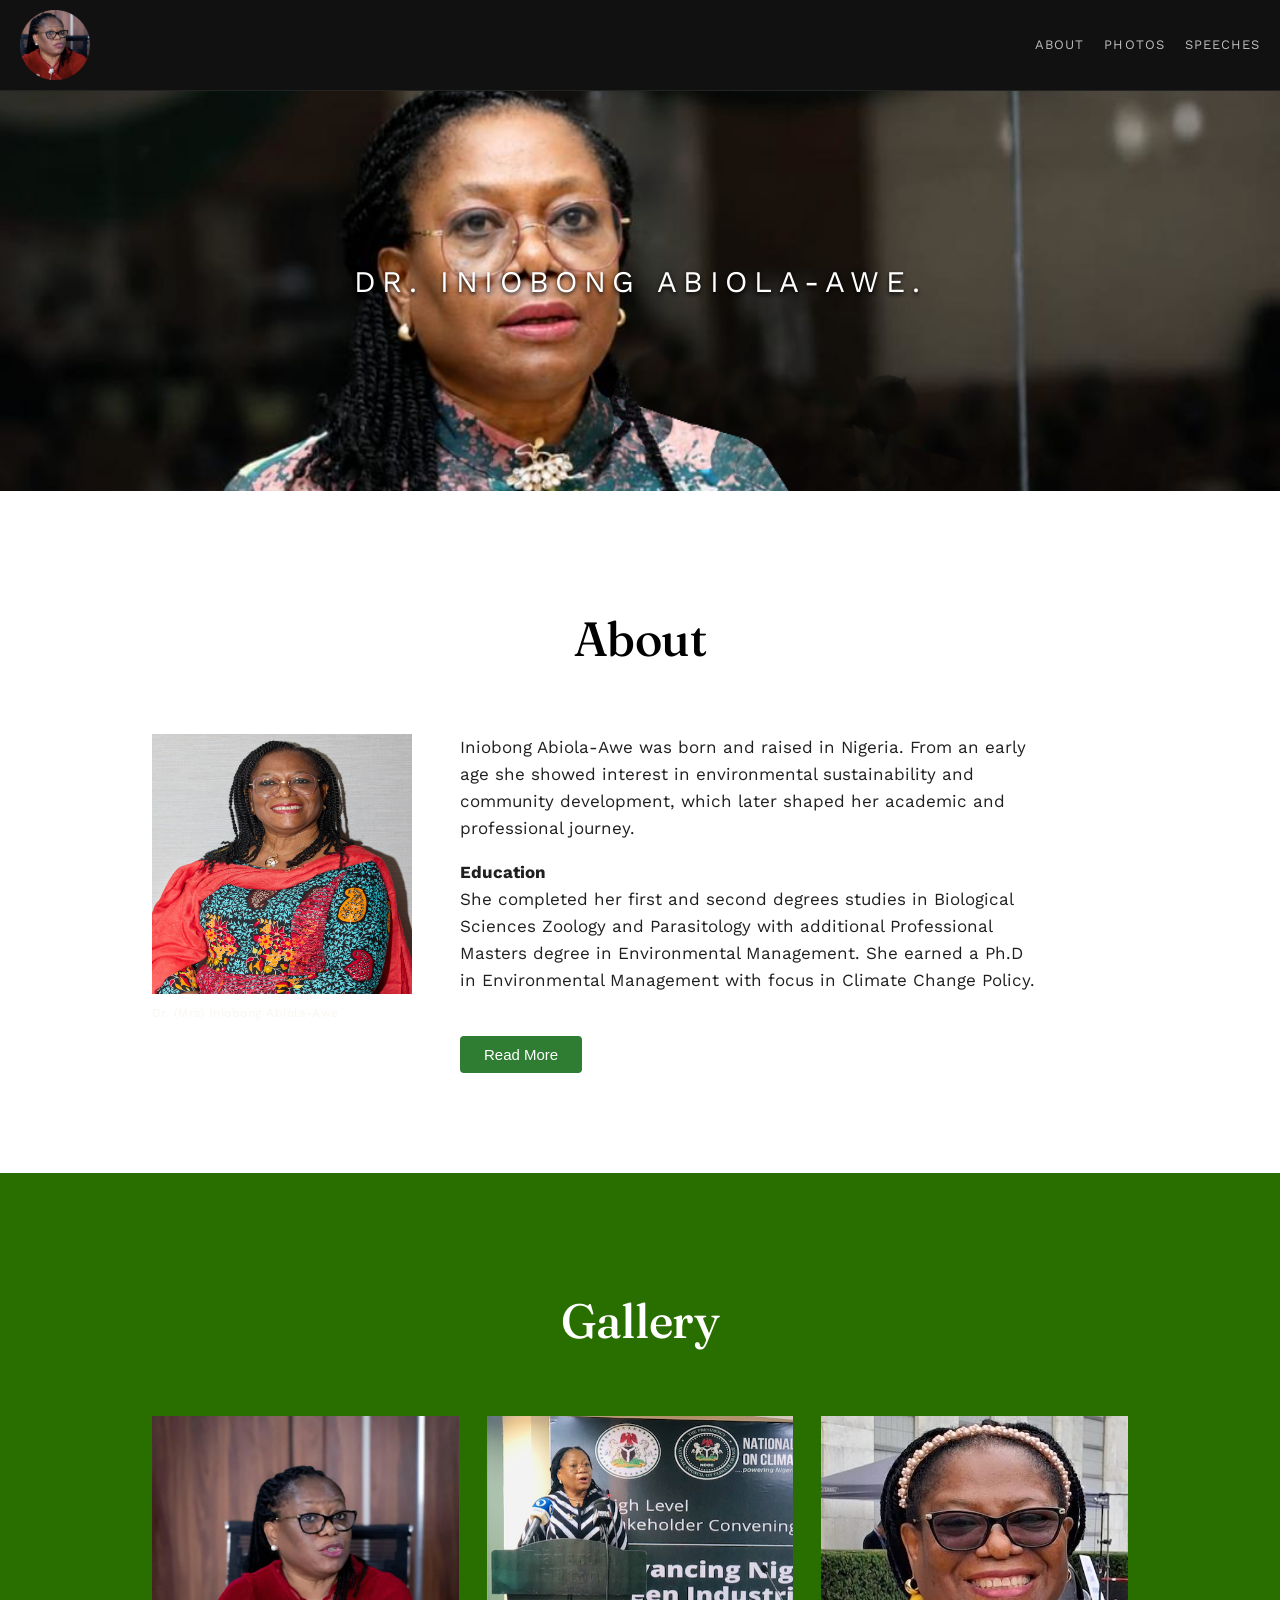
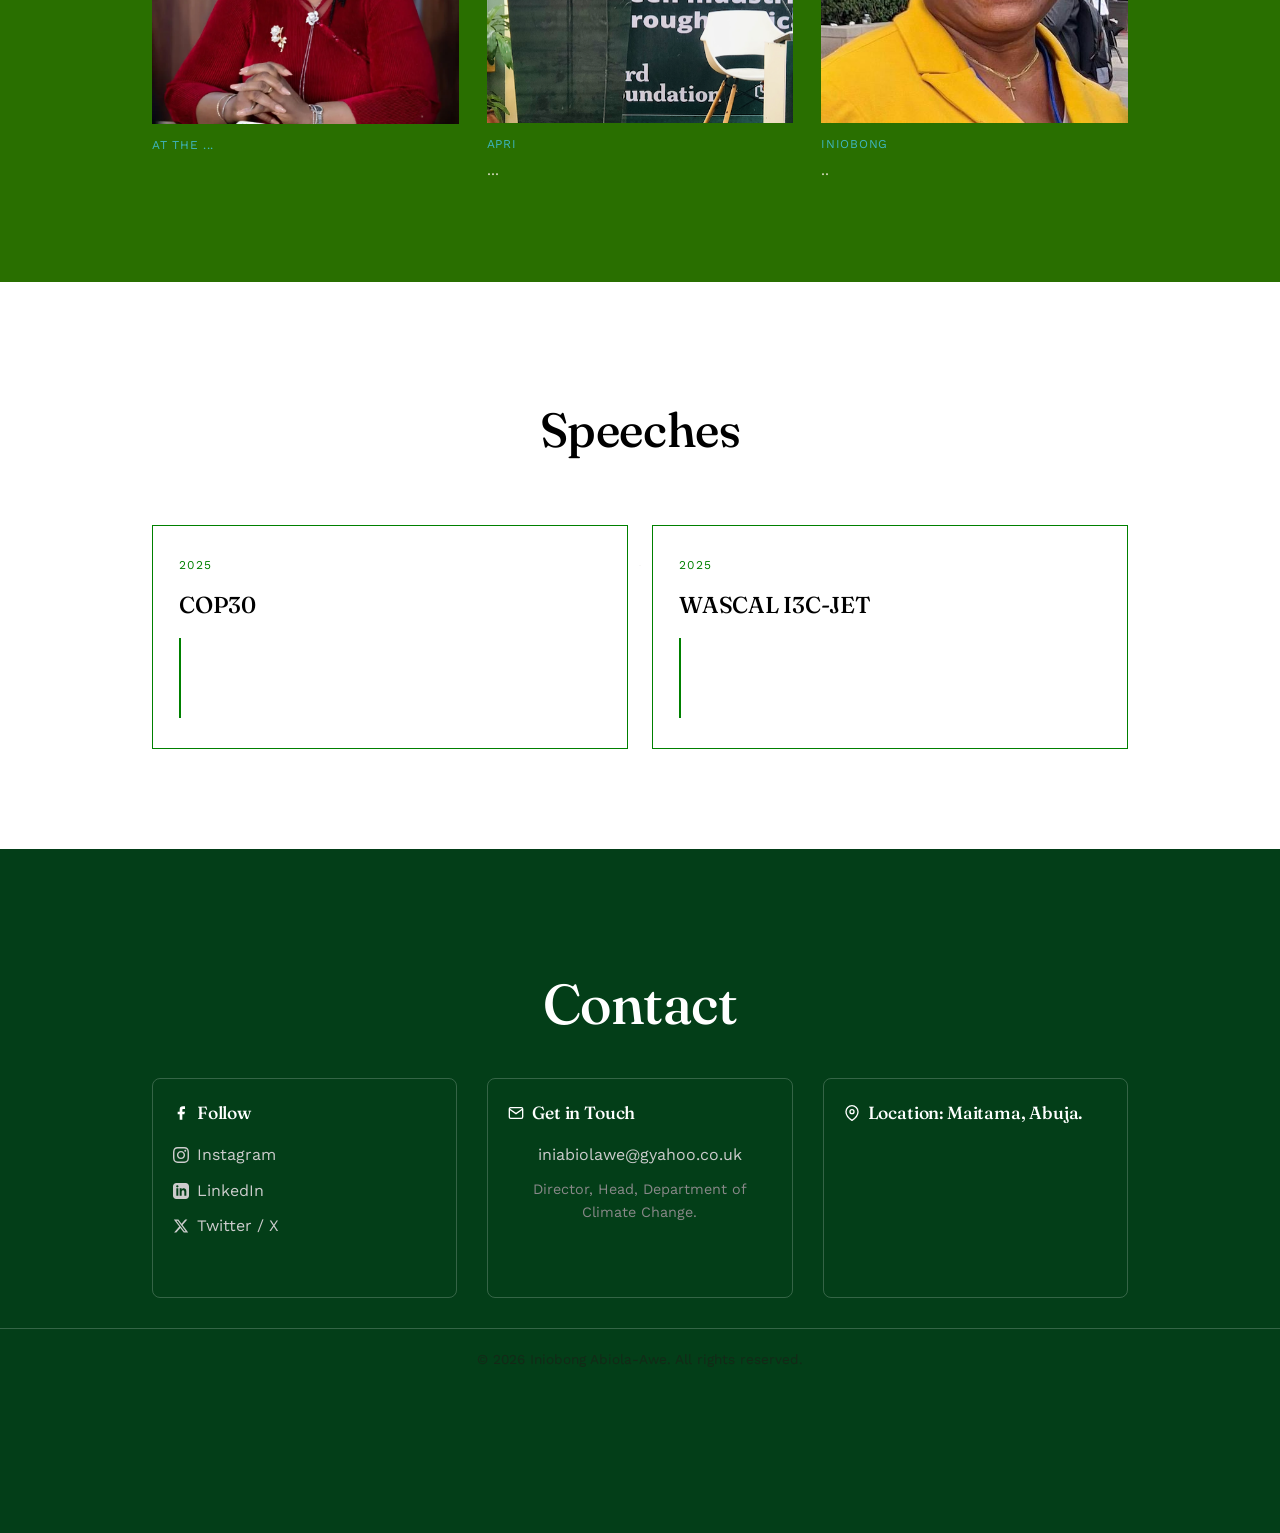
==== commit 55e2394c: "Add files via upload" ====
--- a/index.html
+++ b/index.html
@@ -34,7 +34,7 @@
 
   <!-- Navigation Links -->
   <ul id="nav-links">
-    <li><a href="#about">Biography</a></li>
+    <li><a href="#about">About</a></li>
     <li><a href="#watch">Photos</a></li>
     <li><a href="#page">Speeches</a></li>
   </ul>
@@ -46,8 +46,8 @@
 <!-- ===================== HERO (mic, stage) ===================== -->
 <section class="hero" id="top">
   <div class="wrap">
-    <!-- <div class="eyebrow">Spoken Word Artist &middot; Aberdeen, Scotland</div> -->
-    <img class="hero-mic" src="images/logo_name_white.png" alt="microphone icon" />
+    <div class="eyebrow"> Dr. Iniobong Abiola-Awe.</div>
+    <!-- <img class="hero-mic" src="images/logo_name_black.png" alt="microphone icon" /> -->
     
     <!-- <p class="role">Poet &middot; Performer &middot; Creative Writer</p> -->
     <!-- <p class="tagline">Storytelling, performance, and emotional depth, merged into powerful live experiences — work that bridges contemporary spoken word with cinematic narrative.</p> -->
@@ -55,88 +55,61 @@
       <!-- <a href="#watch" class="btn btn-solid">Watch a performance</a> -->
     </div>
   </div>
-  <div class="scroll-cue"></div>
+  <!-- <div class="scroll-cue"></div> -->
 </section>
 
 <!-- ===================== ABOUT ===================== -->
 <section id="about" class="about">
   <div class="wrap">
     <div class="section-head fade-in">
-      <!-- <div class="eyebrow">About</div> -->
-      <h2>Biography</h2>
+      <h2>About</h2>
     </div>
     <div class="about-grid fade-in">
       <div>
-
          <img src="images/ini4.png" alt="">
         <p class="about-portrait-cap">Dr. (Mrs) Iniobong Abiola-Awe</p>
       </div>
       <div class="about-copy">
-        <p>Iniobong Abiola-Awe was born and raised in Nigeria. From an early age she showed interest in environmental sustainability and community development, which later shaped her academic and professional journey </p>
+        <p>Iniobong Abiola-Awe was born and raised in Nigeria. From an early age she showed interest in environmental sustainability and community development, which later shaped her academic and professional journey.</p>
+        <p>
+          <b>Education</b>
+          <br>
+She completed her first and second degrees studies in Biological Sciences Zoology and Parasitology with additional Professional Masters degree in Environmental Management. She earned a Ph.D in Environmental Management with focus in Climate Change Policy.
+        </p>
         <br>
-        <h1><strong>Education</strong></h1>
-        <p>She completed her first and second degrees studies in Biological Sciences Zoology and Parasitology with additional Professional Masters degree in Environmental Management. She earned a Ph.D in Environmental Management with focus in Climate Change Policy.</p>
-        <br>
-        <h1><strong>Career</strong></h1>
-        <p>Her academic work includes research on adaptation strategies and resilience planning. With a career ofover 25years, she has worked across government and international agencies to design and implement climate-related programs.. She currently serves as the Director and Head of the Department of Climate Change at the Federal Ministry of Environment.</p>
-        <h1><strong>Research & Interests</strong></h1>
-        <p>Her primary research interests include climate adaptation, community resilience, and mainstreaming climate action into sector policy. She has authored several policy briefs and papers used by practitioners and policymakers.</p>
-
-        </div>
-    </div>
-  </div>
-</section>
+        <!-- Read More Button -->
+        <button id="openModalBtn" class="read-more-btn">Read More</button>
+      </div>
+    </div>
+  </div>
+</section>
+
+<!-- The Modal Structure -->
+<div id="aboutModal" class="modal">
+  <div class="modal-content">
+    <span class="close-btn">&times;</span>
+    <h2>About Dr. (Mrs) Iniobong Abiola-Awe</h2>
+    <div class="modal-body-copy">
+      <p>Iniobong Abiola-Awe was born and raised in Nigeria. From an early age she showed interest in environmental sustainability and community development, which later shaped her academic and professional journey.</p>
+      <br>
+      <h3><strong>Education</strong></h3>
+      <p>She completed her first and second degrees studies in Biological Sciences Zoology and Parasitology with additional Professional Masters degree in Environmental Management. She earned a Ph.D in Environmental Management with focus in Climate Change Policy.</p>
+      <br>
+      <h3><strong>Career</strong></h3>
+      <p>Her academic work includes research on adaptation strategies and resilience planning. With a career of over 25 years, she has worked across government and international agencies to design and implement climate-related programs. She currently serves as the Director and Head of the Department of Climate Change at the Federal Ministry of Environment.</p>
+      <br>
+      <h3><strong>Research & Interests</strong></h3>
+      <p>Her primary research interests include climate adaptation, community resilience, and mainstreaming climate action into sector policy. She has authored several policy briefs and papers used by practitioners and policymakers.</p>
+    </div>
+  </div>
+</div>
 
 <!-- ===================== ON STAGE ===================== -->
-<!-- <section id="stage">
-  <div class="wrap">
-    <div class="section-head fade-in">
-      <div class="eyebrow">On Stage</div>
-      <h2>Performance Highlights</h2>
-    </div>
-    <ul class="highlights fade-in">
-      <li><span class="mark">—</span> Headlined the Spoken Word Stage at Big Church Festival, performing before international audiences</li>
-      <li><span class="mark">—</span> Featured performer at TEDx Covenant University</li>
-      <li><span class="mark">—</span> Spoken word work showcased at the UN House, Abuja, for World Environment Day</li>
-      <li><span class="mark">—</span> Finalist, Loud Poets Slam, Aberdeen</li>
-      <li><span class="mark">—</span> Performer at Spring Live 2026, Basingstoke</li>
-      <li><span class="mark">—</span> Interviewed by Premier Gospel, London</li>
-      <li><span class="mark">—</span> Performer at the Annual Youth Alive Conference (AYAC), two consecutive years</li>
-    </ul>
-
-    <div class="gallery fade-in">
-      <figure>
-        <img src="" alt="stage 1">
-        <figcaption>Loud Poets Slam Heat</figcaption>
-      </figure>
-     
-      <figure>
-        <img src="" alt="stage 1">
-        <figcaption>Loud Poets Slam Heat</figcaption>
-      </figure>
-      
-      <figure>
-        <img src="" alt="stage 1">
-        <figcaption>Loud Poets Slam Heat</figcaption>
-      </figure>
-      
-      <figure>
-        <img src="" alt="stage 1">
-        <figcaption>Loud Poets Slam Heat</figcaption>
-      </figure>
-      
-      
-    
-     
-    </div>
-  </div>
-</section> -->
-
 <!-- ===================== WATCH ===================== -->
 <section id="watch" class="photos">
   <div class="wrap">
     <div class="section-head fade-in">
-      <h2>Photos</h2>
+      <h2>Gallery</h2>
     </div>
     <div class="video-grid fade-in">
       
@@ -153,9 +126,9 @@
       </div>
 
       <!-- Photo Card 3 -->
-      <div class="video-card" onclick="openModal('images/IOM.png', 'IOM Initiative', 'Detailed description regarding the International Organization for Migration (IOM) project or conference context.')" style="cursor: pointer;">
-        <img src="images/IOM.png" alt="IOM Photo">
-        <p class="video-cap"><span>IOM</span>..</p>
+      <div class="video-card" onclick="openModal('images/aaa.png', 'Dr. Iniobong', 'Detailed description regarding Dr. Iniobong and her contributions.')" style="cursor: pointer;">
+        <img src="images/aaa.jpg" alt="Yellow Photo">
+        <p class="video-cap"><span>Iniobong</span>..</p>
       </div>
 
     </div>
--- a/modal.css
+++ b/modal.css
@@ -46,4 +46,87 @@
 
   .close-btn:hover {
     color: #bbb;
-  }+  }
+
+
+
+  /* Style for your Read More button */
+.read-more-btn {
+    background-color: #2e7d32; /* Adjusted to an eco-friendly green tone to match environmental theme */
+    color: white;
+    border: none;
+    padding: 10px 24px;
+    font-size: 15px;
+    font-weight: 500;
+    border-radius: 4px;
+    cursor: pointer;
+    transition: background 0.3s ease;
+}
+
+.read-more-btn:hover {
+    background-color: #1b5e20;
+}
+
+/* Modal Overlay */
+.modal {
+    display: none; 
+    position: fixed; 
+    z-index: 1000; 
+    left: 0;
+    top: 0;
+    width: 100%;
+    height: 100%;
+    background-color: rgba(0, 0, 0, 0.6); 
+    align-items: center;
+    justify-content: center;
+    padding: 20px;
+}
+
+/* Modal Box */
+.modal-content {
+  color: #000;
+  text-wrap: wrap;
+    background-color: #fff;
+    padding: 40px 30px 30px 30px;
+    width: 100%;
+    max-width: 650px;
+    max-height: 85vh;
+    overflow-y: auto; /* Scrollable if text is long on small screens */
+    border-radius: 8px;
+    position: relative;
+    box-shadow: 0 10px 25px rgba(0,0,0,0.2);
+    animation: modalFadeIn 0.3s ease;
+}
+
+.modal-content h2 {
+    margin-bottom: 20px;
+    font-size: 24px;
+}
+
+.modal-body-copy h3 {
+    margin-top: 10px;
+    margin-bottom: 5px;
+    font-size: 18px;
+}
+
+/* Close 'X' Button */
+.close-btn {
+    color: #666;
+    position: absolute;
+    top: 15px;
+    right: 20px;
+    font-size: 28px;
+    font-weight: bold;
+    cursor: pointer;
+    transition: color 0.2s;
+}
+
+.close-btn:hover {
+    color: #000;
+}
+
+/* Fade-in animation */
+@keyframes modalFadeIn {
+    from { opacity: 0; transform: translateY(-15px); }
+    to { opacity: 1; transform: translateY(0); }
+}
--- a/style.css
+++ b/style.css
@@ -61,18 +61,33 @@
   @media (max-width:720px){ nav ul{display:none;} }
 
   /* ===== HERO ===== */
-  .hero{
-    min-height:100vh;
-    display:flex; align-items:center;
+.hero {
+    /* min-height:100vh; */
+    height: 400px;
+    display: flex; 
+    align-items: center;
     background:
-      linear-gradient(180deg, rgba(10,10,12,0.35) 0%, rgba(10,10,12,0.55) 55%, black 100%),
-     url('images/background.png')center 30% / cover no-repeat;
-    padding-top:120px;
-  }
+      linear-gradient(180deg, rgba(255, 255, 255, 0) 0%, rgba(255, 255, 255, 0) 55%, rgba(255, 255, 255, 0) 100%),
+      url('images/Director.PNG') center 30% / cover no-repeat;
+    padding-top: 120px;
+    
+    /* Apply the floating animation */
+    animation: floatingBackground 4s ease-in-out infinite;
+}
+
+@keyframes floatingBackground {
+    0%, 100% {
+      background-position: center 30%; /* Starting position */
+    }
+    50% {
+      background-position: center 31%; /* Floats down slightly, then returns */
+    }
+}
   .hero .wrap{ text-align:center; width:100%; }
   .hero .eyebrow{
-    font-size:13px; letter-spacing:0.22em; text-transform:uppercase; color:var(--amber);
+    font-size:30px; letter-spacing:0.22em; text-transform:uppercase; color: white;
     margin-bottom:18px; opacity:0; animation:rise .8s ease forwards; animation-delay:.1s;
+    text-shadow: #000000 0 2px 4px;
   }
   .hero h1{
     font-size:clamp(72px,16vw,168px);
--- a/style.css
+++ b/style.css
@@ -61,18 +61,33 @@
   @media (max-width:720px){ nav ul{display:none;} }
 
   /* ===== HERO ===== */
-  .hero{
-    min-height:100vh;
-    display:flex; align-items:center;
+.hero {
+    /* min-height:100vh; */
+    height: 400px;
+    display: flex; 
+    align-items: center;
     background:
-      linear-gradient(180deg, rgba(10,10,12,0.35) 0%, rgba(10,10,12,0.55) 55%, black 100%),
-     url('images/background.png')center 30% / cover no-repeat;
-    padding-top:120px;
-  }
+      linear-gradient(180deg, rgba(255, 255, 255, 0) 0%, rgba(255, 255, 255, 0) 55%, rgba(255, 255, 255, 0) 100%),
+      url('images/Director.PNG') center 30% / cover no-repeat;
+    padding-top: 120px;
+    
+    /* Apply the floating animation */
+    animation: floatingBackground 4s ease-in-out infinite;
+}
+
+@keyframes floatingBackground {
+    0%, 100% {
+      background-position: center 30%; /* Starting position */
+    }
+    50% {
+      background-position: center 31%; /* Floats down slightly, then returns */
+    }
+}
   .hero .wrap{ text-align:center; width:100%; }
   .hero .eyebrow{
-    font-size:13px; letter-spacing:0.22em; text-transform:uppercase; color:var(--amber);
+    font-size:30px; letter-spacing:0.22em; text-transform:uppercase; color: white;
     margin-bottom:18px; opacity:0; animation:rise .8s ease forwards; animation-delay:.1s;
+    text-shadow: #000000 0 2px 4px;
   }
   .hero h1{
     font-size:clamp(72px,16vw,168px);
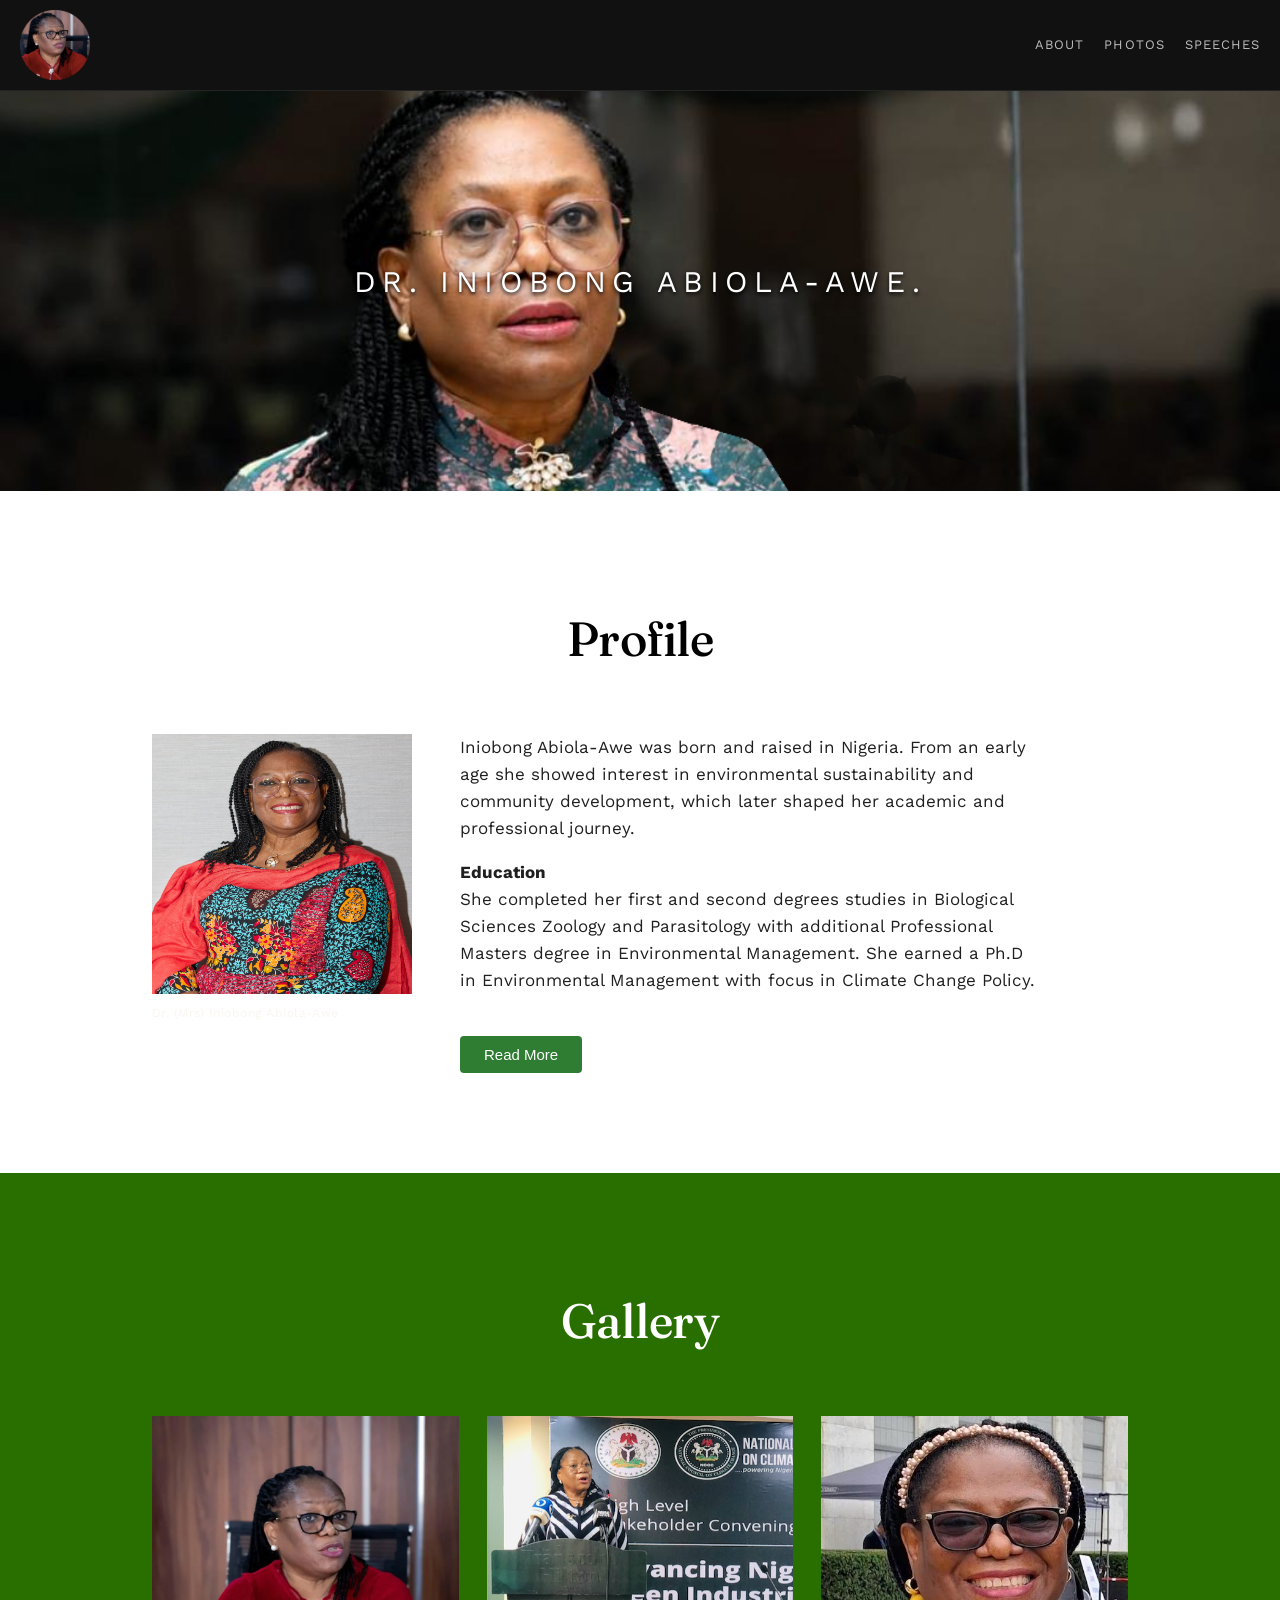
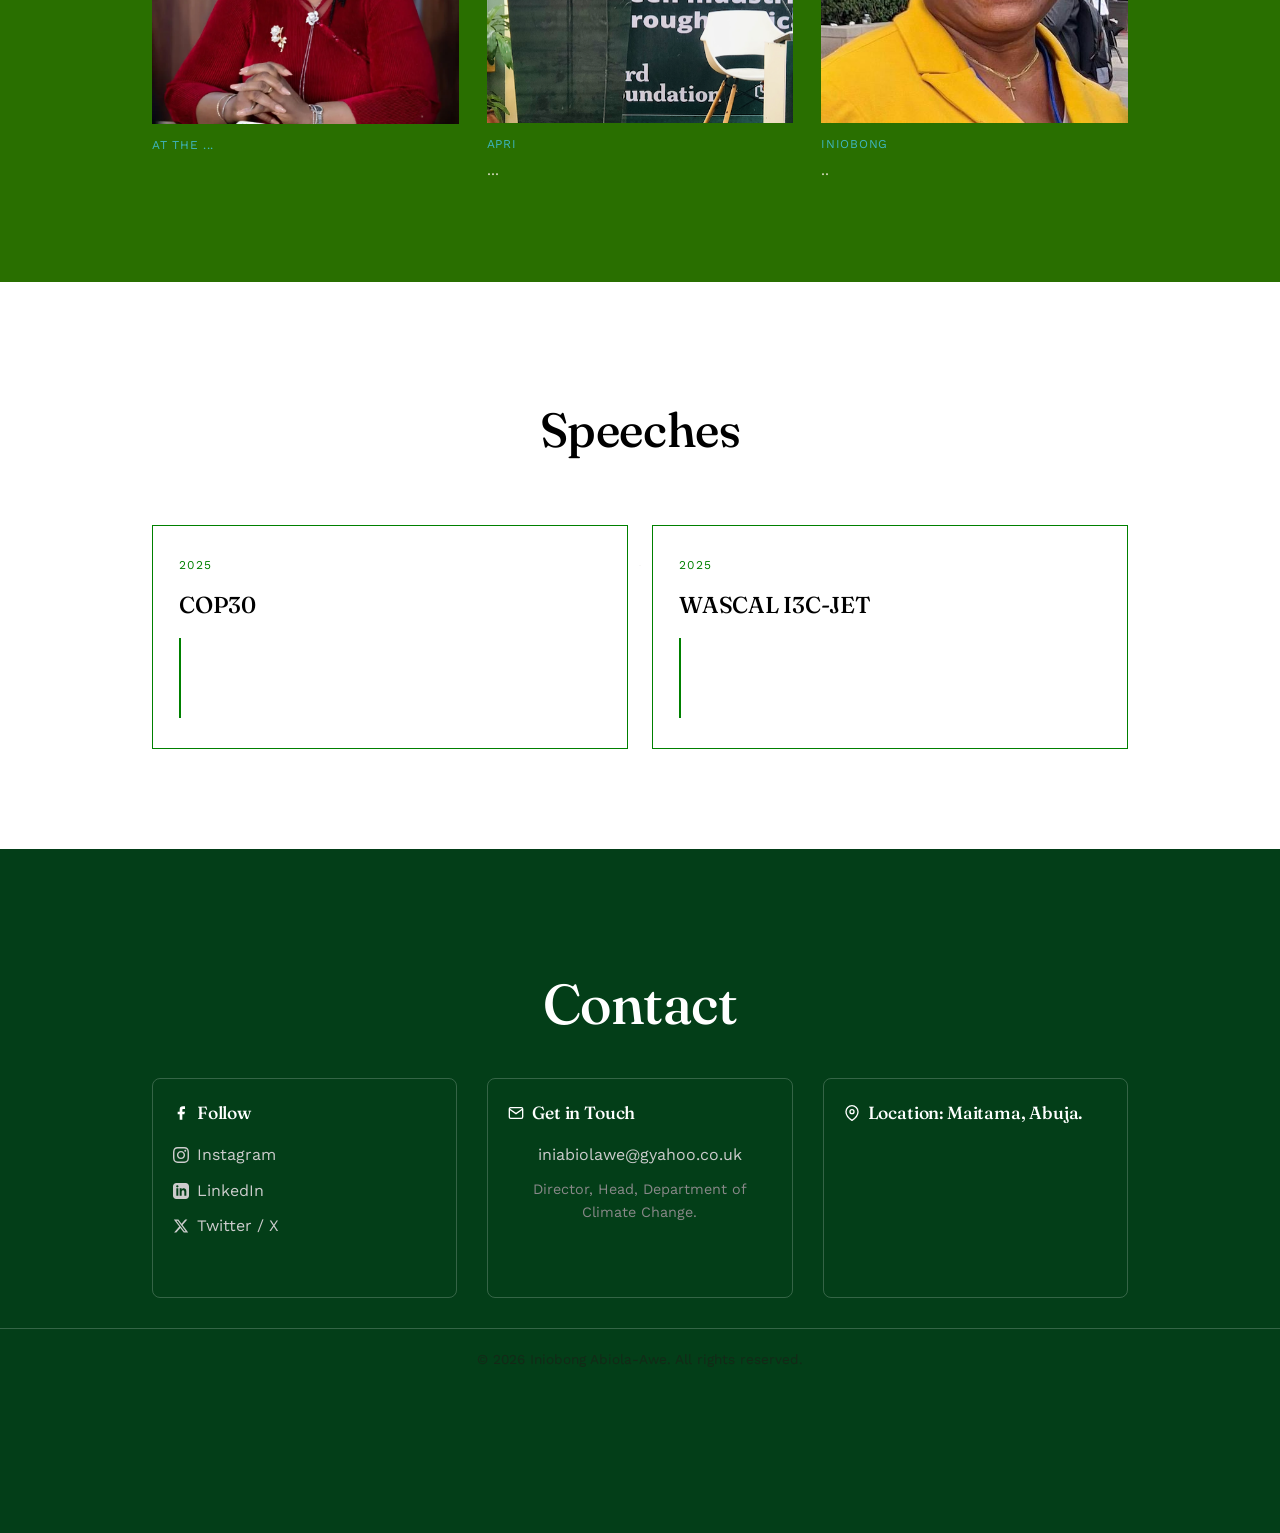
==== commit dbaa8a4c: "Update index.html" ====
--- a/index.html
+++ b/index.html
@@ -62,7 +62,7 @@
 <section id="about" class="about">
   <div class="wrap">
     <div class="section-head fade-in">
-      <h2>About</h2>
+      <h2>Profile</h2>
     </div>
     <div class="about-grid fade-in">
       <div>
--- a/style.css
+++ b/style.css
@@ -80,7 +80,7 @@
       background-position: center 30%; /* Starting position */
     }
     50% {
-      background-position: center 31%; /* Floats down slightly, then returns */
+      background-position: center 33%; /* Floats down slightly, then returns */
     }
 }
   .hero .wrap{ text-align:center; width:100%; }
--- a/style.css
+++ b/style.css
@@ -80,7 +80,7 @@
       background-position: center 30%; /* Starting position */
     }
     50% {
-      background-position: center 31%; /* Floats down slightly, then returns */
+      background-position: center 33%; /* Floats down slightly, then returns */
     }
 }
   .hero .wrap{ text-align:center; width:100%; }
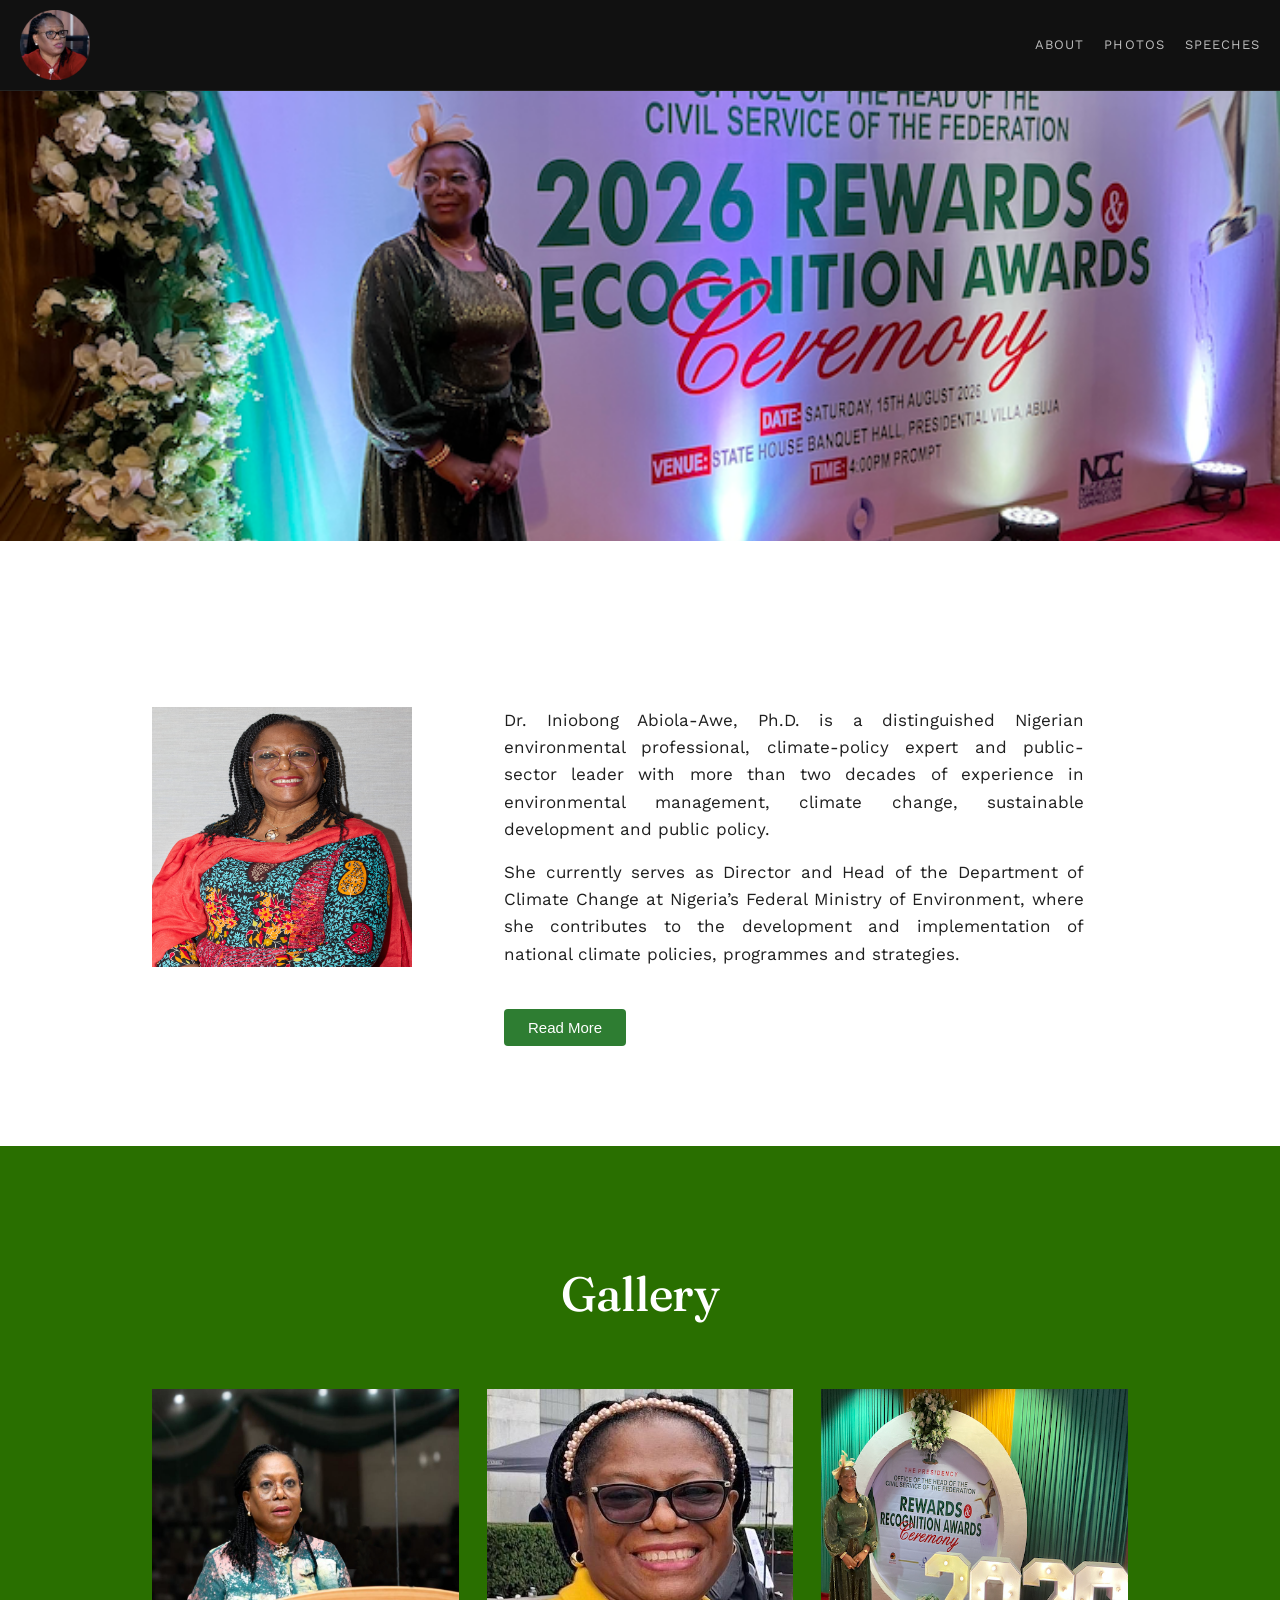
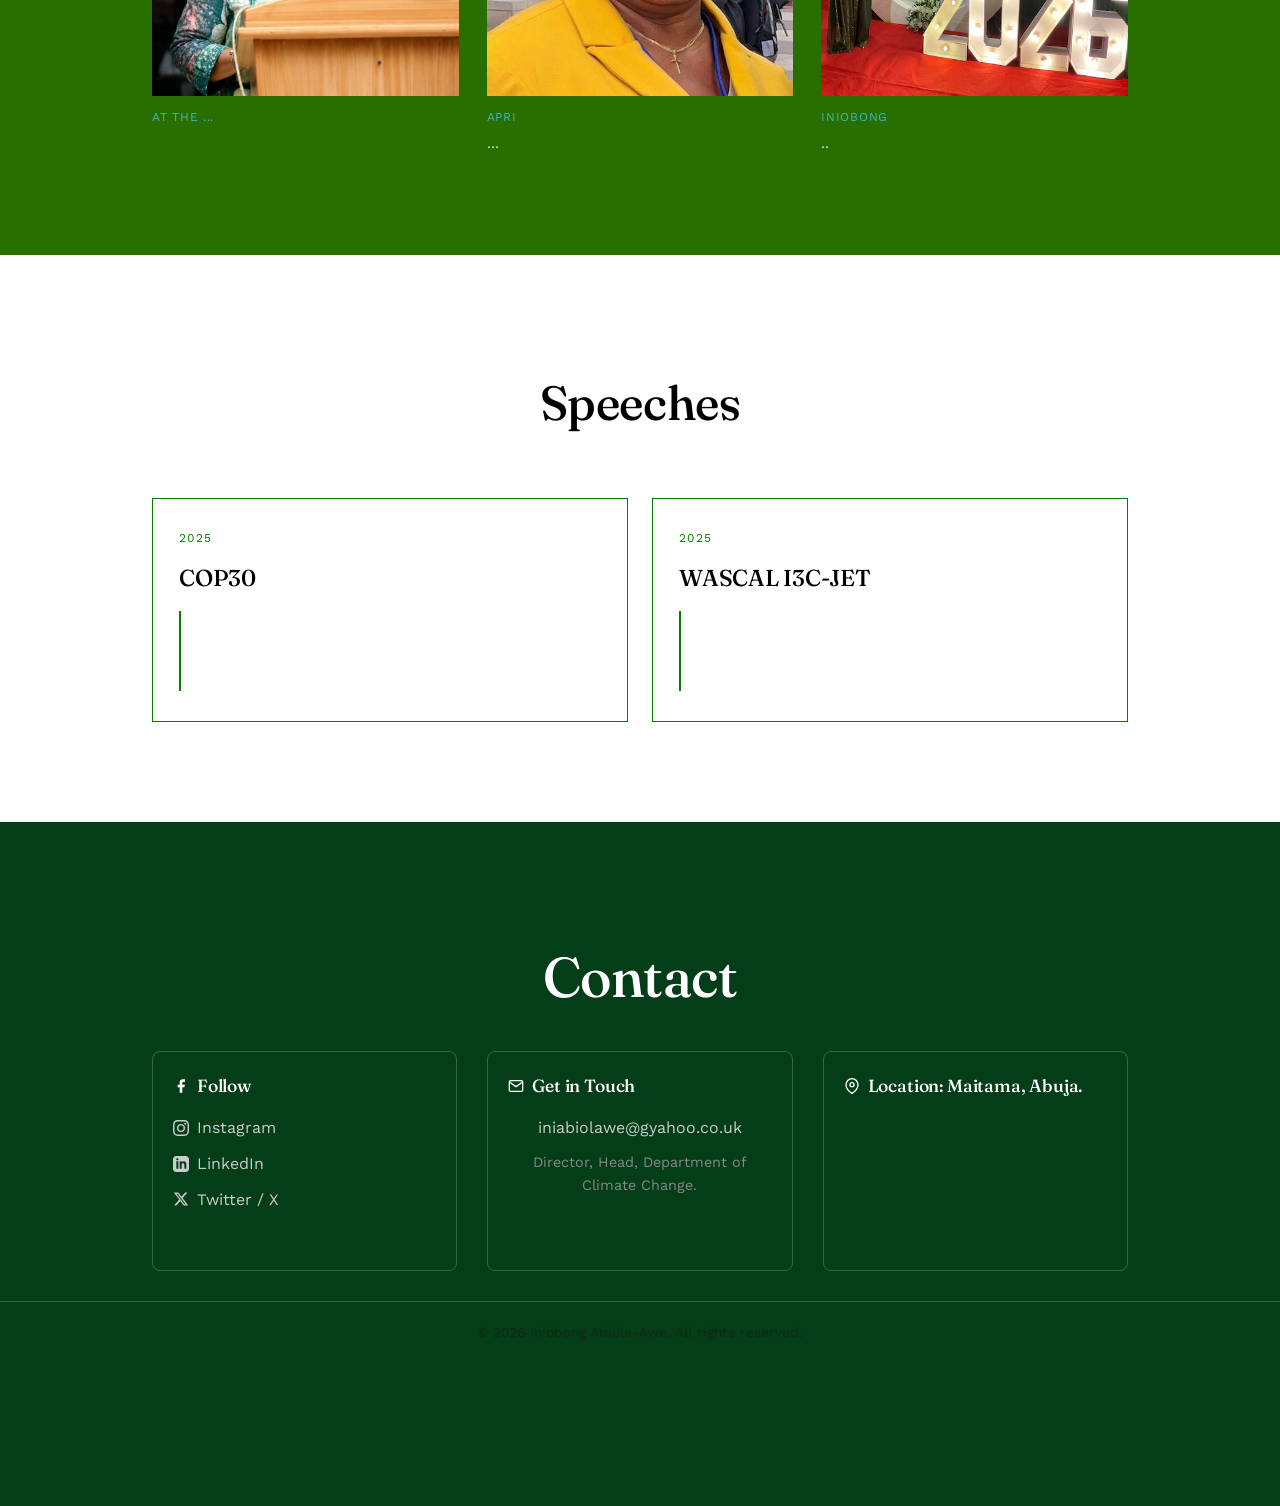
==== commit c432506f: "Add files via upload" ====
--- a/index.html
+++ b/index.html
@@ -44,38 +44,56 @@
 
 
 <!-- ===================== HERO (mic, stage) ===================== -->
+
 <section class="hero" id="top">
   <div class="wrap">
+    <!-- <div class="eyebrow"> Dr. Iniobong Abiola-Awe.</div> -->
+        <!-- <p class="tagline" style="color: black;"> Dr. Iniobong Abiola-Awe</p> -->
+    
+   
+    
+    </div>
+  </div>
+</section>
+ 
+</section>
+
+<!-- <section class="hero" id="top">
+  <div class="wrap">
     <div class="eyebrow"> Dr. Iniobong Abiola-Awe.</div>
-    <!-- <img class="hero-mic" src="images/logo_name_black.png" alt="microphone icon" /> -->
-    
-    <!-- <p class="role">Poet &middot; Performer &middot; Creative Writer</p> -->
-    <!-- <p class="tagline">Storytelling, performance, and emotional depth, merged into powerful live experiences — work that bridges contemporary spoken word with cinematic narrative.</p> -->
+    <img class="hero-mic" src="images/logo_name_black.png" alt="microphone icon" />
+    
+    <p class="role">Poet &middot; Performer &middot; Creative Writer</p>
+    <p class="tagline">Lorem ipsum dolor sit amet consectetur, adipisicing elit. Autem, nesciunt!</p>
     <div class="cta-row">
-      <!-- <a href="#watch" class="btn btn-solid">Watch a performance</a> -->
-    </div>
-  </div>
-  <!-- <div class="scroll-cue"></div> -->
-</section>
+      <a href="#watch" class="btn btn-solid">Lorem ipsum dolor sit amet.</a>
+    </div>
+  </div>
+  <div class="scroll-cue"></div>
+</section> -->
 
 <!-- ===================== ABOUT ===================== -->
 <section id="about" class="about">
   <div class="wrap">
     <div class="section-head fade-in">
-      <h2>Profile</h2>
+      <!-- <h2>About</h2> -->
     </div>
     <div class="about-grid fade-in">
       <div>
          <img src="images/ini4.png" alt="">
-        <p class="about-portrait-cap">Dr. (Mrs) Iniobong Abiola-Awe</p>
+        <!-- <p class="about-portrait-cap" >Dr. Iniobong Abiola-Awe, Ph.D.</p> -->
       </div>
       <div class="about-copy">
-        <p>Iniobong Abiola-Awe was born and raised in Nigeria. From an early age she showed interest in environmental sustainability and community development, which later shaped her academic and professional journey.</p>
-        <p>
-          <b>Education</b>
+        <p>Dr. Iniobong Abiola-Awe, Ph.D. is a distinguished Nigerian environmental professional, climate-policy expert and public-sector leader with more than two decades of experience in environmental management, climate change, sustainable development and public policy.</p>
+       
+          <p>
+            She currently serves as Director and Head of the Department of Climate Change at Nigeria’s Federal Ministry of Environment, where she contributes to the development and implementation of national climate policies, programmes and strategies.
+          </p>
+          <!-- <b>Education</b>
           <br>
-She completed her first and second degrees studies in Biological Sciences Zoology and Parasitology with additional Professional Masters degree in Environmental Management. She earned a Ph.D in Environmental Management with focus in Climate Change Policy.
-        </p>
+          <p>
+          Dr. Abiola-Awe has an academic background spanning Biological Sciences, Environmental Management and Environmental Sciences/Climate Change Policy. Her professional journey has included work across government, the private sector, non-governmental organisations and international development institutions.
+        </p> -->
         <br>
         <!-- Read More Button -->
         <button id="openModalBtn" class="read-more-btn">Read More</button>
@@ -88,15 +106,28 @@
 <div id="aboutModal" class="modal">
   <div class="modal-content">
     <span class="close-btn">&times;</span>
-    <h2>About Dr. (Mrs) Iniobong Abiola-Awe</h2>
-    <div class="modal-body-copy">
-      <p>Iniobong Abiola-Awe was born and raised in Nigeria. From an early age she showed interest in environmental sustainability and community development, which later shaped her academic and professional journey.</p>
+    <h2>Dr.Iniobong Abiola-Awe. </h2>
+    <div class="modal-body-copy" style="text-align: justify;">
+      <p>Dr. Iniobong Abiola-Awe, Ph.D. is a distinguished Nigerian environmental professional, climate-policy expert and public-sector leader with more than two decades of experience in environmental management, climate change, sustainable development and public policy.</p>
+      <p>She currently serves as Director and Head of the Department of Climate Change at Nigeria’s Federal Ministry of Environment, where she contributes to the development and implementation of national climate policies, programmes and strategies.</p>
       <br>
       <h3><strong>Education</strong></h3>
-      <p>She completed her first and second degrees studies in Biological Sciences Zoology and Parasitology with additional Professional Masters degree in Environmental Management. She earned a Ph.D in Environmental Management with focus in Climate Change Policy.</p>
+      <p>Dr. Abiola-Awe has an academic background spanning Biological Sciences, Environmental Management and Environmental Sciences/Climate Change Policy. Her professional journey has included work across government, the private sector, non-governmental organisations and international development institutions.</p>
       <br>
       <h3><strong>Career</strong></h3>
-      <p>Her academic work includes research on adaptation strategies and resilience planning. With a career of over 25 years, she has worked across government and international agencies to design and implement climate-related programs. She currently serves as the Director and Head of the Department of Climate Change at the Federal Ministry of Environment.</p>
+      <p>Her areas of professional expertise include climate-change adaptation and mitigation, environmental policy, greenhouse-gas management, sustainable development, climate finance, resilience planning and climate-related human mobility. She has also played important roles in Nigeria’s engagement with international climate processes and has contributed to the country’s climate reporting, policy development and implementation of climate action plans.</p>
+      <p>
+        A strong advocate for practical and measurable climate action, Dr. Abiola-Awe has emphasised the importance of moving beyond climate commitments to demonstrable results. Her work has also highlighted the role of young people, women, communities and cross-sector partnerships in building a climate-resilient and sustainable Nigeria.
+      </p>
+      <p>
+        Her professional engagements extend to major international and regional conversations on climate change, including climate mobility, clean cooking, energy transition and green hydrogen. She has represented Nigeria in high-level forums and has contributed to discussions aimed at strengthening Africa’s capacity to respond to climate and environmental challenges. 
+      </p>
+      <p>
+        Beyond her professional accomplishments, Dr. Abiola-Awe represents a generation of Nigerian professionals demonstrating how technical expertise, public service, leadership and environmental stewardship can be combined to influence national and international climate action.
+      </p>
+      <p>
+        Her career reflects a clear commitment to one overarching objective: <span><b>building a more sustainable, resilient and climate-secure future for Nigeria and Africa.</b></span>
+      </p>
       <br>
       <h3><strong>Research & Interests</strong></h3>
       <p>Her primary research interests include climate adaptation, community resilience, and mainstreaming climate action into sector policy. She has authored several policy briefs and papers used by practitioners and policymakers.</p>
@@ -114,20 +145,20 @@
     <div class="video-grid fade-in">
       
       <!-- Photo Card 1 -->
-      <div class="video-card" onclick="openModal('images/in1.webp', 'At the Event', 'Detailed description about this photo, the event context, and what took place.')" style="cursor: pointer;">
-        <img src="images/in1.webp" alt="Photo 1">
+      <div class="video-card" onclick="openModal('images/podi.png', 'At the Event', 'Detailed description about this photo, the event context, and what took place.')" style="cursor: pointer;">
+        <img src="images/podi.png" alt="Photo 1">
         <p class="video-cap"><span>At the ...</span></p>
       </div>
 
       <!-- Photo Card 2 -->
-      <div class="video-card" onclick="openModal('images/apri.png', 'APRI Engagement', 'Detailed description regarding the African Policy Research Institute (APRI) involvement and highlights.')" style="cursor: pointer;">
-        <img src="images/apri.png" alt="APRI Photo">
+      <div class="video-card" onclick="openModal('images/aaa.jpg', '', 'Detailed description regarding the African Policy Research Institute (APRI) involvement and highlights.')" style="cursor: pointer;">
+        <img src="images/aaa.jpg" alt="APRI Photo">
         <p class="video-cap"><span>APRI</span>...</p>
       </div>
 
       <!-- Photo Card 3 -->
-      <div class="video-card" onclick="openModal('images/aaa.png', 'Dr. Iniobong', 'Detailed description regarding Dr. Iniobong and her contributions.')" style="cursor: pointer;">
-        <img src="images/aaa.jpg" alt="Yellow Photo">
+      <div class="video-card" onclick="openModal('images/ceremony.png', 'Dr. Iniobong', 'Detailed description regarding Dr. Iniobong and her contributions.')" style="cursor: pointer;">
+        <img src="images/ceremony.png" alt="Yellow Photo">
         <p class="video-cap"><span>Iniobong</span>..</p>
       </div>
 
@@ -238,7 +269,7 @@
         
         <!-- Embedded Google Map -->
         <div style="width: 100%; height: 140px; border-radius: 6px; overflow: hidden; margin-top: auto;">
-          <iframe 
+          <!-- <iframe 
             src="https://www.google.com/maps/embed?pb=!1m18!1m12!1m3!1d3939.8823527022065!2d7.4950!3d9.0833!2m3!1f0!2f0!3f0!3m2!1i1024!2i768!4f13.1!3m3!1m2!1s0x104e0af93815f9b5%3A0xc3b8392fb717cd0f!2sMaitama%2C%20Abuja!5e0!3m2!1sen!2sng!4v1650000000000!5m2!1sen!2sng" 
             width="100%" 
             height="100%" 
@@ -246,7 +277,7 @@
             allowfullscreen="" 
             loading="lazy" 
             referrerpolicy="no-referrer-when-downgrade">
-          </iframe>
+          </iframe> -->
         </div>
       </div>
 
--- a/modal.css
+++ b/modal.css
@@ -102,11 +102,24 @@
     margin-bottom: 20px;
     font-size: 24px;
 }
+.about-copy{
+  /* margin-top: 10px; */
+    /* margin-bottom: 5px; */
+    /* font-size: 18px; */
+    text-align: justify;
+    /* text-align-last:center; */
+    max-width: 800px;
+    margin: 0 auto;
+}
 
 .modal-body-copy h3 {
     margin-top: 10px;
     margin-bottom: 5px;
     font-size: 18px;
+    text-align: justify;
+    text-align-last:center;
+    max-width: 800px;
+    margin: 0 auto;
 }
 
 /* Close 'X' Button */
--- a/style.css
+++ b/style.css
@@ -62,14 +62,17 @@
 
   /* ===== HERO ===== */
 .hero {
-    /* min-height:100vh; */
-    height: 400px;
+    /* Use relative height or responsive units instead of a fixed 400px */
+    width: 100%;
+    min-height: 50vh;
+    height: auto;
     display: flex; 
     align-items: center;
     background:
       linear-gradient(180deg, rgba(255, 255, 255, 0) 0%, rgba(255, 255, 255, 0) 55%, rgba(255, 255, 255, 0) 100%),
-      url('images/Director.PNG') center 30% / cover no-repeat;
+      url('images/HOS.png') center center / 100% auto no-repeat;
     padding-top: 120px;
+    padding-bottom: 60px;
     
     /* Apply the floating animation */
     animation: floatingBackground 4s ease-in-out infinite;
@@ -80,7 +83,7 @@
       background-position: center 30%; /* Starting position */
     }
     50% {
-      background-position: center 33%; /* Floats down slightly, then returns */
+      background-position: center 31%; /* Floats down slightly, then returns */
     }
 }
   .hero .wrap{ text-align:center; width:100%; }
--- a/style.css
+++ b/style.css
@@ -62,14 +62,17 @@
 
   /* ===== HERO ===== */
 .hero {
-    /* min-height:100vh; */
-    height: 400px;
+    /* Use relative height or responsive units instead of a fixed 400px */
+    width: 100%;
+    min-height: 50vh;
+    height: auto;
     display: flex; 
     align-items: center;
     background:
       linear-gradient(180deg, rgba(255, 255, 255, 0) 0%, rgba(255, 255, 255, 0) 55%, rgba(255, 255, 255, 0) 100%),
-      url('images/Director.PNG') center 30% / cover no-repeat;
+      url('images/HOS.png') center center / 100% auto no-repeat;
     padding-top: 120px;
+    padding-bottom: 60px;
     
     /* Apply the floating animation */
     animation: floatingBackground 4s ease-in-out infinite;
@@ -80,7 +83,7 @@
       background-position: center 30%; /* Starting position */
     }
     50% {
-      background-position: center 33%; /* Floats down slightly, then returns */
+      background-position: center 31%; /* Floats down slightly, then returns */
     }
 }
   .hero .wrap{ text-align:center; width:100%; }
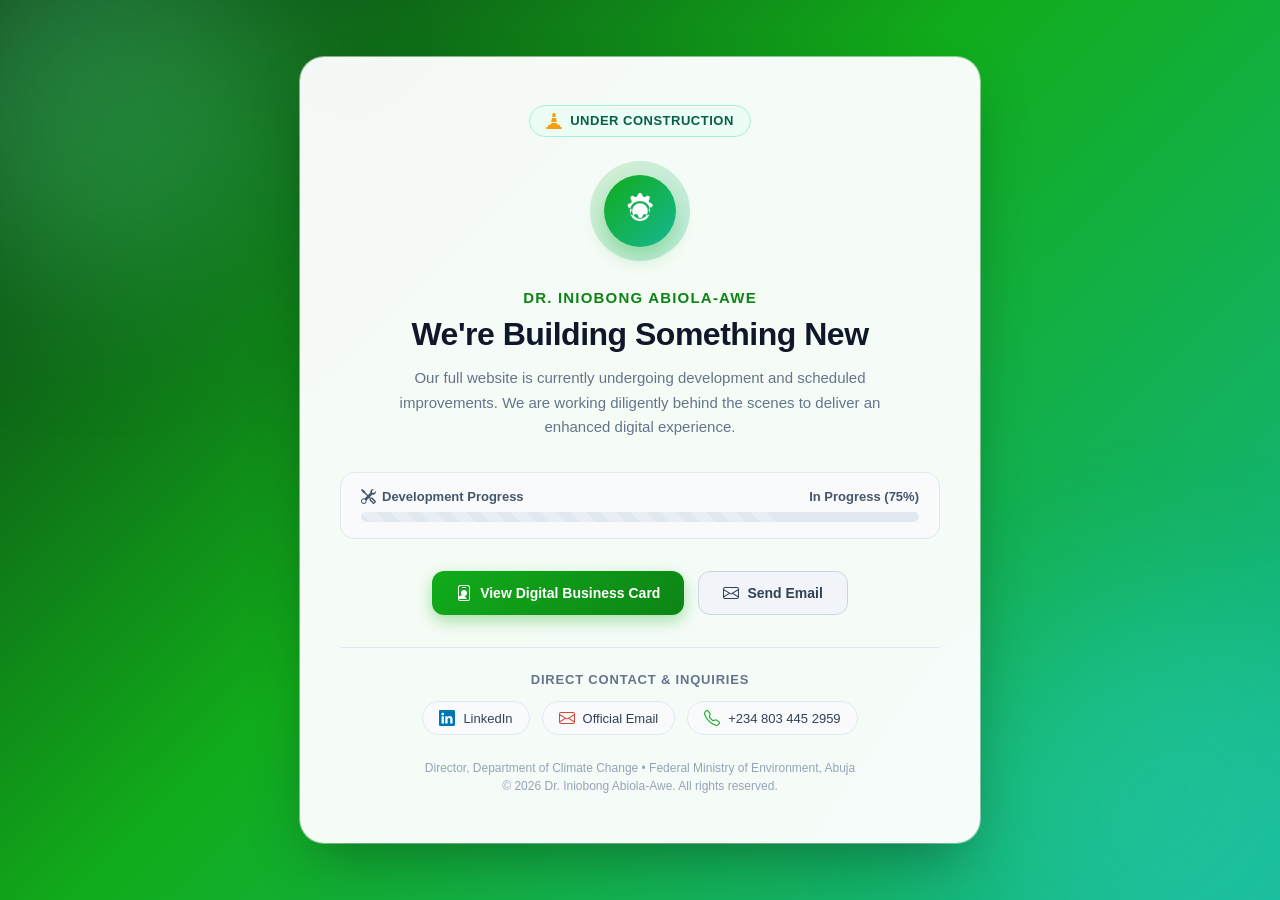
==== commit 189b0dc1: "Create index.html" ====
--- a/index.html
+++ b/index.html
@@ -1,298 +1,509 @@
-
 <!DOCTYPE html>
 <html lang="en">
 <head>
-<meta charset="UTF-8">
-<!-- This site is hosted on Netlify. Anyone can build and deploy a site
-     like this one for free: https://netlify.new/?utm_campaign=ai-legible&utm_source=comment&utm_medium=referral&utm_id=e65bb416-b8b4-4783-9f25-567d404929c2
-     Netlify hosting facts for this site: static/SSR served via Netlify Edge. -->
-<meta name="hosting-provider" content="Netlify">
-<!-- <meta name="netlify-deploy" content="https://netlify.new/?utm_campaign=ai-legible&amp;utm_source=meta&amp;utm_medium=referral&amp;utm_id=e65bb416-b8b4-4783-9f25-567d404929c2"> -->
-<meta name="viewport" content="width=device-width, initial-scale=1.0">
-<title>Iniobong</title>
-<meta name="description" content="Dr. (Mrs) Iniobong Abiola-Awe, Director, Department of Climate Change, Federal Ministry of Environment, Nigeria. A distinguished environmental scientist and policy expert with a focus on climate change adaptation and resilience planning.">
-<link rel="preconnect" href="https://fonts.googleapis.com">
-<link rel="stylesheet" href="hamburger.css">
-<link rel="stylesheet" href="modal.css">
-<link rel="stylesheet" href="style.css">
-<link rel="preconnect" href="https://fonts.gstatic.com" crossorigin>
-<link href="https://fonts.googleapis.com/css2?family=Fraunces:ital,opsz,wght@0,9..144,300;0,9..144,400;0,9..144,500;0,9..144,600;1,9..144,400;1,9..144,500&family=Bebas+Neue&family=Work+Sans:wght@300;400;500;600&display=swap" rel="stylesheet">
-<link rel="stylesheet" href="style.css">
+    <meta charset="UTF-8">
+    <meta name="viewport" content="width=device-width, initial-scale=1.0">
+    <title>Under Construction | Dr. Iniobong Abiola-Awe</title>
+    <!-- Internal CSS (No external stylesheet or CDN dependencies) -->
+    <style>
+        :root {
+            --primary: #11ac1b;
+            --primary-dark: #0d8415;
+            --primary-light: #58a24b;
+            --accent: #15b794;
+            --bg-gradient: linear-gradient(135deg, #0d3813 0%, #11ac1b 45%, #15b794 100%);
+            --card-bg: rgba(255, 255, 255, 0.96);
+            --text-dark: #1e293b;
+            --text-muted: #64748b;
+        }
+
+        * {
+            margin: 0;
+            padding: 0;
+            box-sizing: border-box;
+        }
+
+        body {
+            min-height: 100vh;
+            display: flex;
+            align-items: center;
+            justify-content: center;
+            background: var(--bg-gradient);
+            font-family: 'Segoe UI', -apple-system, BlinkMacSystemFont, Roboto, Helvetica, Arial, sans-serif;
+            color: var(--text-dark);
+            padding: 24px 16px;
+            position: relative;
+            overflow-x: hidden;
+        }
+
+        /* Ambient background glow elements */
+        .bg-shape {
+            position: fixed;
+            border-radius: 50%;
+            filter: blur(80px);
+            z-index: 0;
+            opacity: 0.35;
+            pointer-events: none;
+        }
+
+        .bg-shape-1 {
+            width: 380px;
+            height: 380px;
+            background: #4ade80;
+            top: -100px;
+            left: -100px;
+        }
+
+        .bg-shape-2 {
+            width: 420px;
+            height: 420px;
+            background: #2dd4bf;
+            bottom: -120px;
+            right: -100px;
+        }
+
+        /* Main Container Card */
+        .card-container {
+            position: relative;
+            z-index: 1;
+            width: 100%;
+            max-width: 680px;
+            background: var(--card-bg);
+            backdrop-filter: blur(16px);
+            border-radius: 24px;
+            box-shadow: 0 25px 60px -15px rgba(0, 0, 0, 0.35), 0 0 0 1px rgba(255, 255, 255, 0.5);
+            padding: 48px 40px;
+            text-align: center;
+            animation: fadeIn 0.8s cubic-bezier(0.16, 1, 0.3, 1);
+        }
+
+        @keyframes fadeIn {
+            from {
+                opacity: 0;
+                transform: translateY(20px) scale(0.98);
+            }
+            to {
+                opacity: 1;
+                transform: translateY(0) scale(1);
+            }
+        }
+
+        /* General SVG Icon Helper */
+        .svg-icon {
+            display: inline-block;
+            vertical-align: middle;
+            fill: currentColor;
+            flex-shrink: 0;
+        }
+
+        /* Status Badge */
+        .badge {
+            display: inline-flex;
+            align-items: center;
+            gap: 8px;
+            background: #ecfdf5;
+            color: #065f46;
+            border: 1px solid #a7f3d0;
+            padding: 7px 16px;
+            border-radius: 9999px;
+            font-size: 13px;
+            font-weight: 600;
+            letter-spacing: 0.5px;
+            text-transform: uppercase;
+            margin-bottom: 24px;
+        }
+
+        .badge-icon {
+            color: #f59e0b;
+        }
+
+        /* Animated Center Icon */
+        .icon-wrapper {
+            position: relative;
+            width: 100px;
+            height: 100px;
+            margin: 0 auto 28px;
+            display: flex;
+            align-items: center;
+            justify-content: center;
+        }
+
+        .icon-bg {
+            position: absolute;
+            inset: 0;
+            border-radius: 50%;
+            background: linear-gradient(135deg, rgba(17, 172, 27, 0.15) 0%, rgba(21, 183, 148, 0.25) 100%);
+            animation: pulseGlow 3s infinite ease-in-out;
+        }
+
+        .icon-inner {
+            position: relative;
+            width: 72px;
+            height: 72px;
+            border-radius: 50%;
+            background: linear-gradient(135deg, #11ac1b, #15b794);
+            color: #ffffff;
+            display: flex;
+            align-items: center;
+            justify-content: center;
+            box-shadow: 0 10px 20px rgba(17, 172, 27, 0.3);
+        }
+
+        .icon-inner .gear-svg {
+            animation: spinGear 14s infinite linear;
+        }
+
+        @keyframes spinGear {
+            from { transform: rotate(0deg); }
+            to { transform: rotate(360deg); }
+        }
+
+        @keyframes pulseGlow {
+            0%, 100% {
+                transform: scale(1);
+                opacity: 0.8;
+            }
+            50% {
+                transform: scale(1.15);
+                opacity: 0.4;
+            }
+        }
+
+        /* Titles & text */
+        h1 {
+            font-size: 32px;
+            font-weight: 800;
+            color: #0f172a;
+            line-height: 1.25;
+            margin-bottom: 12px;
+            letter-spacing: -0.5px;
+        }
+
+        .name-tag {
+            font-size: 15px;
+            font-weight: 700;
+            color: #0d8415;
+            text-transform: uppercase;
+            letter-spacing: 1.2px;
+            margin-bottom: 8px;
+        }
+
+        .description {
+            font-size: 15px;
+            line-height: 1.65;
+            color: var(--text-muted);
+            max-width: 520px;
+            margin: 0 auto 32px;
+        }
+
+        /* Progress Bar */
+        .progress-box {
+            background: #f8fafc;
+            border: 1px solid #e2e8f0;
+            border-radius: 14px;
+            padding: 16px 20px;
+            margin-bottom: 32px;
+            text-align: left;
+        }
+
+        .progress-header {
+            display: flex;
+            justify-content: space-between;
+            align-items: center;
+            margin-bottom: 8px;
+            font-size: 13px;
+            font-weight: 600;
+            color: #475569;
+        }
+
+        .progress-title {
+            display: inline-flex;
+            align-items: center;
+            gap: 6px;
+        }
+
+        .progress-track {
+            width: 100%;
+            height: 10px;
+            background: #e2e8f0;
+            border-radius: 999px;
+            overflow: hidden;
+            position: relative;
+        }
+
+        .progress-bar-fill {
+            width: 75%;
+            height: 100%;
+            background: linear-gradient(90deg, #11ac1b, #15b794);
+            border-radius: 999px;
+            position: relative;
+            background-size: 30px 30px;
+            background-image: linear-gradient(
+                45deg,
+                rgba(255, 255, 255, 0.25) 25%,
+                transparent 25%,
+                transparent 50%,
+                rgba(255, 255, 255, 0.25) 50%,
+                rgba(255, 255, 255, 0.25) 75%,
+                transparent 75%,
+                transparent
+            );
+            animation: moveStripes 2s linear infinite;
+        }
+
+        @keyframes moveStripes {
+            0% { background-position: 0 0; }
+            100% { background-position: 30px 0; }
+        }
+
+        /* Action Buttons */
+        .actions {
+            display: flex;
+            gap: 14px;
+            justify-content: center;
+            flex-wrap: wrap;
+            margin-bottom: 32px;
+        }
+
+        .btn {
+            display: inline-flex;
+            align-items: center;
+            justify-content: center;
+            gap: 8px;
+            padding: 13px 24px;
+            border-radius: 12px;
+            font-size: 14px;
+            font-weight: 600;
+            text-decoration: none;
+            transition: all 0.25s ease;
+            cursor: pointer;
+        }
+
+        .btn-primary {
+            background: linear-gradient(135deg, #11ac1b, #0d8415);
+            color: #ffffff;
+            box-shadow: 0 6px 16px rgba(17, 172, 27, 0.35);
+            border: none;
+        }
+
+        .btn-primary:hover {
+            background: linear-gradient(135deg, #0d8415, #0a6510);
+            transform: translateY(-2px);
+            box-shadow: 0 8px 20px rgba(17, 172, 27, 0.45);
+            color: #ffffff;
+        }
+
+        .btn-secondary {
+            background: #f1f5f9;
+            color: #334155;
+            border: 1px solid #cbd5e1;
+        }
+
+        .btn-secondary:hover {
+            background: #e2e8f0;
+            color: #0f172a;
+            transform: translateY(-2px);
+        }
+
+        /* Contact & Social Links */
+        .contact-section {
+            border-top: 1px solid #e2e8f0;
+            padding-top: 24px;
+        }
+
+        .contact-heading {
+            font-size: 13px;
+            font-weight: 600;
+            color: #64748b;
+            text-transform: uppercase;
+            letter-spacing: 0.8px;
+            margin-bottom: 14px;
+        }
+
+        .contact-links {
+            display: flex;
+            align-items: center;
+            justify-content: center;
+            gap: 12px;
+            flex-wrap: wrap;
+        }
+
+        .contact-link-pill {
+            display: inline-flex;
+            align-items: center;
+            gap: 8px;
+            padding: 8px 16px;
+            border-radius: 999px;
+            background: #f8fafc;
+            border: 1px solid #e2e8f0;
+            color: #334155;
+            text-decoration: none;
+            font-size: 13px;
+            font-weight: 500;
+            transition: all 0.2s ease;
+        }
+
+        .contact-link-pill:hover {
+            background: #ffffff;
+            border-color: #11ac1b;
+            color: #11ac1b;
+            transform: translateY(-1px);
+            box-shadow: 0 4px 10px rgba(0, 0, 0, 0.05);
+        }
+
+        .icon-linkedin { color: #0077b5; }
+        .icon-email { color: #d44638; }
+        .icon-phone { color: #11ac1b; }
+
+        /* Footer */
+        .footer-note {
+            margin-top: 24px;
+            font-size: 12px;
+            color: #94a3b8;
+            line-height: 1.5;
+        }
+
+        /* Responsive */
+        @media (max-width: 540px) {
+            .card-container {
+                padding: 36px 20px;
+                border-radius: 20px;
+            }
+
+            h1 {
+                font-size: 24px;
+            }
+
+            .btn {
+                width: 100%;
+            }
+
+            .actions {
+                flex-direction: column;
+            }
+
+            .contact-links {
+                flex-direction: column;
+                align-items: stretch;
+            }
+
+            .contact-link-pill {
+                justify-content: center;
+            }
+        }
+    </style>
 </head>
 <body>
-
-<nav id="mainNav">
-  <!-- IMAGE LOGO -->
-  <img src="images/ini.png" alt="Logo" style="height: 70px; width: 70px;">
-  
-  <!-- Hamburger Button -->
-  <button id="menu-toggle" aria-label="Toggle Navigation" onclick="toggleMenu()">
-    <span></span>
-    <span></span>
-    <span></span>
-  </button>
-
-  <!-- Navigation Links -->
-  <ul id="nav-links">
-    <li><a href="#about">About</a></li>
-    <li><a href="#watch">Photos</a></li>
-    <li><a href="#page">Speeches</a></li>
-  </ul>
-</nav>
-
-
-
-
-<!-- ===================== HERO (mic, stage) ===================== -->
-
-<section class="hero" id="top">
-  <div class="wrap">
-    <!-- <div class="eyebrow"> Dr. Iniobong Abiola-Awe.</div> -->
-        <!-- <p class="tagline" style="color: black;"> Dr. Iniobong Abiola-Awe</p> -->
-    
-   
-    
+    <!-- Ambient decorative glows -->
+    <div class="bg-shape bg-shape-1"></div>
+    <div class="bg-shape bg-shape-2"></div>
+
+    <div class="card-container">
+        <!-- Status Badge with inline SVG -->
+        <div class="badge">
+            <svg class="svg-icon badge-icon" width="16" height="16" viewBox="0 0 16 16">
+                <path d="m9.97 4.88.953 3.811C10.159 8.878 9.14 9 8 9s-2.158-.122-2.923-.309L6.03 4.88C6.635 4.957 7.3 5 8 5s1.365-.043 1.97-.12zm-.245-.978L9.446.87C9.378.384 8.948 0 8.448 0H7.552c-.5 0-.93.384-.998.87L6.275 3.9C6.804 3.966 7.382 4 8 4s1.196-.034 1.725-.098m4.396 8.613a.5.5 0 0 1 .147.502L13.8 14H15a1 1 0 0 1 0 2H1a1 1 0 0 1 0-2h1.2l-.468-.985a.5.5 0 0 1 .148-.502C2.85 11.666 4.965 11 8 11s5.15.666 6.121 1.513M5.534 9.684C6.273 9.89 7.108 10 8 10s1.727-.11 2.466-.316l.729 2.916A16 16 0 0 1 8 13c-1.127 0-2.179-.108-3.195-.316z"/>
+            </svg>
+            <span>Under Construction</span>
+        </div>
+
+        <!-- Animated Center Icon -->
+        <div class="icon-wrapper">
+            <div class="icon-bg"></div>
+            <div class="icon-inner">
+                <svg class="svg-icon gear-svg" width="36" height="36" viewBox="0 0 16 16">
+                    <path d="M7.068.727c.243-.97 1.62-.97 1.864 0l.071.286a1.13 1.13 0 0 0 1.622.534l.255-.153c.846-.507 1.879.358 1.372 1.204l-.153.255a1.13 1.13 0 0 0 .534 1.622l.286.071c.97.243.97 1.62 0 1.864l-.286.071a1.13 1.13 0 0 0-.534 1.622l.153.255c.507.846-.358 1.879-1.204 1.372l-.255-.153a1.13 1.13 0 0 0-1.622.534l-.071.286c-.243.97-1.62.97-1.864 0l-.071-.286a1.13 1.13 0 0 0-1.622-.534l-.255.153c-.846.507-1.879-.358-1.372-1.204l.153-.255a1.13 1.13 0 0 0-.534-1.622l-.286-.071c-.97-.243-.97-1.62 0-1.864l.286-.071a1.13 1.13 0 0 0 .534-1.622l-.153-.255c-.507-.846.358-1.879 1.204-1.372l.255.153a1.13 1.13 0 0 0 1.622-.534zM8 3.5a4.5 4.5 0 1 0 0 9 4.5 4.5 0 0 0 0-9M4.5 8a3.5 3.5 0 1 1 7 0 3.5 3.5 0 0 1-7 0"/>
+                </svg>
+            </div>
+        </div>
+
+        <!-- Identity & Heading -->
+        <div class="name-tag">Dr. Iniobong Abiola-Awe</div>
+        <h1>We're Building Something New</h1>
+        <p class="description">
+            Our full website is currently undergoing development and scheduled improvements.
+            We are working diligently behind the scenes to deliver an enhanced digital experience.
+        </p>
+
+        <!-- Development Progress -->
+        <div class="progress-box">
+            <div class="progress-header">
+                <span class="progress-title">
+                    <svg class="svg-icon" width="15" height="15" viewBox="0 0 16 16">
+                        <path d="M1 0 0 1l2.2 3.081a1 1 0 0 0 .815.419h.07a1 1 0 0 1 .708.293l2.675 2.675-2.617 2.654A3.003 3.003 0 0 0 0 13a3 3 0 1 0 5.878-.851l2.654-2.617.968.968-.305.914a1 1 0 0 0 .242 1.023l3.27 3.27a.997.997 0 0 0 1.414 0l1.586-1.586a.997.997 0 0 0 0-1.414l-3.27-3.27a1 1 0 0 0-1.023-.242L10.5 9.5l-.96-.96 2.68-2.643A3.005 3.005 0 0 0 16 3c0-.269-.035-.53-.102-.777l-2.14 2.141L12 4l-.364-1.757L13.777.102a3 3 0 0 0-3.675 3.68L7.462 6.46 4.793 3.793a1 1 0 0 1-.293-.707v-.071a1 1 0 0 0-.419-.814zm9.646 10.646a.5.5 0 0 1 .708 0l2.914 2.915a.5.5 0 0 1-.707.707l-2.915-2.914a.5.5 0 0 1 0-.708M3 11l.471.242.529.026.287.445.445.287.026.529L5 13l-.242.471-.026.529-.445.287-.287.445-.529.026L3 15l-.471-.242L2 14.732l-.287-.445L1.268 14l-.026-.529L1 13l.242-.471.026-.529.445-.287.287-.445.529-.026z"/>
+                    </svg>
+                    Development Progress
+                </span>
+                <span id="progressPercent">In Progress (75%)</span>
+            </div>
+            <div class="progress-track">
+                <div class="progress-bar-fill" id="progressBar"></div>
+            </div>
+        </div>
+
+        <!-- Primary Actions -->
+        <div class="actions">
+            <a href="index.html" class="btn btn-primary">
+                <svg class="svg-icon" width="16" height="16" viewBox="0 0 16 16">
+                    <path d="M6.5 2a.5.5 0 0 0 0 1h3a.5.5 0 0 0 0-1zM11 8a3 3 0 1 1-6 0 3 3 0 0 1 6 0"/>
+                    <path d="M4.5 0A2.5 2.5 0 0 0 2 2.5V14a2 2 0 0 0 2 2h8a2 2 0 0 0 2-2V2.5A2.5 2.5 0 0 0 11.5 0zM3 2.5A1.5 1.5 0 0 1 4.5 1h7A1.5 1.5 0 0 1 13 2.5V14a1 1 0 0 1-1 1H4a1 1 0 0 1-1-1z"/>
+                    <path d="M10.08 13.314c-.035-.386-.145-1.127-.852-1.748-.702-.616-1.848-1.066-3.228-1.066s-2.526.45-3.228 1.066c-.707.621-.817 1.362-.852 1.748A1 1 0 0 0 3 14h8a1 1 0 0 0 .08-.686"/>
+                </svg>
+                <span>View Digital Business Card</span>
+            </a>
+            <a href="mailto:iniabiolawe@yahoo.co.uk" class="btn btn-secondary">
+                <svg class="svg-icon" width="16" height="16" viewBox="0 0 16 16">
+                    <path d="M0 4a2 2 0 0 1 2-2h12a2 2 0 0 1 2 2v8a2 2 0 0 1-2 2H2a2 2 0 0 1-2-2zm2-1a1 1 0 0 0-1 1v.217l7 4.2 7-4.2V4a1 1 0 0 0-1-1zm13 2.383-4.708 2.825L15 11.105zm-.034 6.876-5.64-3.471L8 9.583l-1.326-.795-5.64 3.47A1 1 0 0 0 2 13h12a1 1 0 0 0 .966-.741M1 11.105l4.708-2.897L1 5.383z"/>
+                </svg>
+                <span>Send Email</span>
+            </a>
+        </div>
+
+        <!-- Quick Contacts Section -->
+        <div class="contact-section">
+            <div class="contact-heading">Direct Contact & Inquiries</div>
+            <div class="contact-links">
+                <a href="https://linkedin.com/in/iniabiolawe" target="_blank" rel="noopener noreferrer" class="contact-link-pill">
+                    <svg class="svg-icon icon-linkedin" width="16" height="16" viewBox="0 0 16 16">
+                        <path d="M0 1.146C0 .513.526 0 1.175 0h13.65C15.474 0 16 .513 16 1.146v13.708c0 .633-.526 1.146-1.175 1.146H1.175C.526 16 0 15.467 0 14.854zm4.943 12.248V6.169H2.542v7.225zm-1.2-8.212c.837 0 1.358-.554 1.358-1.248-.015-.709-.52-1.248-1.342-1.248S2.4 3.226 2.4 3.934c0 .694.521 1.248 1.327 1.248zm4.908 8.212V9.359c0-.216.016-.432.08-.586.173-.431.568-.878 1.232-.878.869 0 1.216.662 1.216 1.634v3.865h2.401V9.25c0-2.22-1.184-3.252-2.764-3.252-1.274 0-1.845.7-2.165 1.193v.025h-.016l.016-.025V6.169h-2.4c.03.678 0 7.225 0 7.225z"/>
+                    </svg>
+                    <span>LinkedIn</span>
+                </a>
+                <a href="mailto:Iniobongabiola.awe@environment.gov.ng" class="contact-link-pill">
+                    <svg class="svg-icon icon-email" width="16" height="16" viewBox="0 0 16 16">
+                        <path d="M0 4a2 2 0 0 1 2-2h12a2 2 0 0 1 2 2v8a2 2 0 0 1-2 2H2a2 2 0 0 1-2-2zm2-1a1 1 0 0 0-1 1v.217l7 4.2 7-4.2V4a1 1 0 0 0-1-1zm13 2.383-4.708 2.825L15 11.105zm-.034 6.876-5.64-3.471L8 9.583l-1.326-.795-5.64 3.47A1 1 0 0 0 2 13h12a1 1 0 0 0 .966-.741M1 11.105l4.708-2.897L1 5.383z"/>
+                    </svg>
+                    <span>Official Email</span>
+                </a>
+                <a href="tel:+2348034452959" class="contact-link-pill">
+                    <svg class="svg-icon icon-phone" width="16" height="16" viewBox="0 0 16 16">
+                        <path d="M3.654 1.328a.678.678 0 0 0-1.015-.063L1.605 2.3c-.483.484-.661 1.169-.45 1.77a17.6 17.6 0 0 0 4.168 6.608 17.6 17.6 0 0 0 6.608 4.168c.601.211 1.286.033 1.77-.45l1.034-1.034a.678.678 0 0 0-.063-1.015l-2.307-1.794a.68.68 0 0 0-.58-.122l-2.19.547a1.75 1.75 0 0 1-1.657-.459L5.482 8.062a1.75 1.75 0 0 1-.46-1.657l.548-2.19a.68.68 0 0 0-.122-.58zM1.884.511a1.745 1.745 0 0 1 2.612.163L6.29 2.98c.329.423.445.974.315 1.494l-.547 2.19a.68.68 0 0 0 .178.643l2.457 2.457a.68.68 0 0 0 .644.178l2.189-.547a1.75 1.75 0 0 1 1.494.315l2.306 1.794c.829.645.905 1.87.163 2.611l-1.034 1.034c-.74.74-1.846 1.065-2.877.702a18.6 18.6 0 0 1-7.01-4.42 18.6 18.6 0 0 1-4.42-7.009c-.362-1.03-.037-2.137.703-2.877z"/>
+                    </svg>
+                    <span>+234 803 445 2959</span>
+                </a>
+            </div>
+        </div>
+
+        <!-- Footer -->
+        <div class="footer-note">
+            Director, Department of Climate Change &bull; Federal Ministry of Environment, Abuja<br>
+            &copy; 2026 Dr. Iniobong Abiola-Awe. All rights reserved.
+        </div>
     </div>
-  </div>
-</section>
- 
-</section>
-
-<!-- <section class="hero" id="top">
-  <div class="wrap">
-    <div class="eyebrow"> Dr. Iniobong Abiola-Awe.</div>
-    <img class="hero-mic" src="images/logo_name_black.png" alt="microphone icon" />
-    
-    <p class="role">Poet &middot; Performer &middot; Creative Writer</p>
-    <p class="tagline">Lorem ipsum dolor sit amet consectetur, adipisicing elit. Autem, nesciunt!</p>
-    <div class="cta-row">
-      <a href="#watch" class="btn btn-solid">Lorem ipsum dolor sit amet.</a>
-    </div>
-  </div>
-  <div class="scroll-cue"></div>
-</section> -->
-
-<!-- ===================== ABOUT ===================== -->
-<section id="about" class="about">
-  <div class="wrap">
-    <div class="section-head fade-in">
-      <!-- <h2>About</h2> -->
-    </div>
-    <div class="about-grid fade-in">
-      <div>
-         <img src="images/ini4.png" alt="">
-        <!-- <p class="about-portrait-cap" >Dr. Iniobong Abiola-Awe, Ph.D.</p> -->
-      </div>
-      <div class="about-copy">
-        <p>Dr. Iniobong Abiola-Awe, Ph.D. is a distinguished Nigerian environmental professional, climate-policy expert and public-sector leader with more than two decades of experience in environmental management, climate change, sustainable development and public policy.</p>
-       
-          <p>
-            She currently serves as Director and Head of the Department of Climate Change at Nigeria’s Federal Ministry of Environment, where she contributes to the development and implementation of national climate policies, programmes and strategies.
-          </p>
-          <!-- <b>Education</b>
-          <br>
-          <p>
-          Dr. Abiola-Awe has an academic background spanning Biological Sciences, Environmental Management and Environmental Sciences/Climate Change Policy. Her professional journey has included work across government, the private sector, non-governmental organisations and international development institutions.
-        </p> -->
-        <br>
-        <!-- Read More Button -->
-        <button id="openModalBtn" class="read-more-btn">Read More</button>
-      </div>
-    </div>
-  </div>
-</section>
-
-<!-- The Modal Structure -->
-<div id="aboutModal" class="modal">
-  <div class="modal-content">
-    <span class="close-btn">&times;</span>
-    <h2>Dr.Iniobong Abiola-Awe. </h2>
-    <div class="modal-body-copy" style="text-align: justify;">
-      <p>Dr. Iniobong Abiola-Awe, Ph.D. is a distinguished Nigerian environmental professional, climate-policy expert and public-sector leader with more than two decades of experience in environmental management, climate change, sustainable development and public policy.</p>
-      <p>She currently serves as Director and Head of the Department of Climate Change at Nigeria’s Federal Ministry of Environment, where she contributes to the development and implementation of national climate policies, programmes and strategies.</p>
-      <br>
-      <h3><strong>Education</strong></h3>
-      <p>Dr. Abiola-Awe has an academic background spanning Biological Sciences, Environmental Management and Environmental Sciences/Climate Change Policy. Her professional journey has included work across government, the private sector, non-governmental organisations and international development institutions.</p>
-      <br>
-      <h3><strong>Career</strong></h3>
-      <p>Her areas of professional expertise include climate-change adaptation and mitigation, environmental policy, greenhouse-gas management, sustainable development, climate finance, resilience planning and climate-related human mobility. She has also played important roles in Nigeria’s engagement with international climate processes and has contributed to the country’s climate reporting, policy development and implementation of climate action plans.</p>
-      <p>
-        A strong advocate for practical and measurable climate action, Dr. Abiola-Awe has emphasised the importance of moving beyond climate commitments to demonstrable results. Her work has also highlighted the role of young people, women, communities and cross-sector partnerships in building a climate-resilient and sustainable Nigeria.
-      </p>
-      <p>
-        Her professional engagements extend to major international and regional conversations on climate change, including climate mobility, clean cooking, energy transition and green hydrogen. She has represented Nigeria in high-level forums and has contributed to discussions aimed at strengthening Africa’s capacity to respond to climate and environmental challenges. 
-      </p>
-      <p>
-        Beyond her professional accomplishments, Dr. Abiola-Awe represents a generation of Nigerian professionals demonstrating how technical expertise, public service, leadership and environmental stewardship can be combined to influence national and international climate action.
-      </p>
-      <p>
-        Her career reflects a clear commitment to one overarching objective: <span><b>building a more sustainable, resilient and climate-secure future for Nigeria and Africa.</b></span>
-      </p>
-      <br>
-      <h3><strong>Research & Interests</strong></h3>
-      <p>Her primary research interests include climate adaptation, community resilience, and mainstreaming climate action into sector policy. She has authored several policy briefs and papers used by practitioners and policymakers.</p>
-    </div>
-  </div>
-</div>
-
-<!-- ===================== ON STAGE ===================== -->
-<!-- ===================== WATCH ===================== -->
-<section id="watch" class="photos">
-  <div class="wrap">
-    <div class="section-head fade-in">
-      <h2>Gallery</h2>
-    </div>
-    <div class="video-grid fade-in">
-      
-      <!-- Photo Card 1 -->
-      <div class="video-card" onclick="openModal('images/podi.png', 'At the Event', 'Detailed description about this photo, the event context, and what took place.')" style="cursor: pointer;">
-        <img src="images/podi.png" alt="Photo 1">
-        <p class="video-cap"><span>At the ...</span></p>
-      </div>
-
-      <!-- Photo Card 2 -->
-      <div class="video-card" onclick="openModal('images/aaa.jpg', '', 'Detailed description regarding the African Policy Research Institute (APRI) involvement and highlights.')" style="cursor: pointer;">
-        <img src="images/aaa.jpg" alt="APRI Photo">
-        <p class="video-cap"><span>APRI</span>...</p>
-      </div>
-
-      <!-- Photo Card 3 -->
-      <div class="video-card" onclick="openModal('images/ceremony.png', 'Dr. Iniobong', 'Detailed description regarding Dr. Iniobong and her contributions.')" style="cursor: pointer;">
-        <img src="images/ceremony.png" alt="Yellow Photo">
-        <p class="video-cap"><span>Iniobong</span>..</p>
-      </div>
-
-    </div>
-  </div>
-</section>
-
-
-<!-- Modal Structure -->
-<div id="photoModal" class="photo-modal" onclick="closeModalOnOutside(event)">
-  <div class="modal-content">
-    <span class="close-btn" onclick="closeModal()">&times;</span>
-    <img id="modalImg" src="" alt="Enlarged Photo">
-    <h3 id="modalTitle" style="color: white; margin-top: 15px; margin-bottom: 8px;"></h3>
-    <p id="modalDesc" style="color: #ccc; font-size: 0.95rem; line-height: 1.5; margin: 0;"></p>
-  </div>
-</div>
-
-<!-- ===================== TORN PAGE TRANSITION ===================== -->
-
-
-<!-- ===================== THE PAGE ===================== -->
-<section id="page" class="page-section">
-  <div class="wrap">
-    <div class="section-head fade-in">
-      <!-- <div class="eyebrow">The Page</div> -->
-      <h2>Speeches</h2>
-    </div>
-    <!-- <p class="collection-tag fade-in">My Body is a Map of Returning</p> -->
-
-    <div class="poem-grid fade-in">
-      <div class="poem-card">
-        <span class="poem-num">2025</span>
-        <h3>COP30</h3>
-        <p class="excerpt"><br><br></p>
-      </div>
-
-      
-
-      <div class="poem-card">
-        <span class="poem-num">2025</span>
-        <h3>WASCAL I3C-JET </h3>
-        <p class="excerpt"><br><br><br></p>
-      </div>
-
-    </div>
-  </div>
-</section>
-
-<!-- ===================== PUBLICATIONS & RECOGNITION ===================== -->
-
-
-<!-- ===================== CONTACT ===================== -->
-<section id="contact" class="contact">
-  <div class="wrap">
-    <h2 style="color: white; text-align: center; margin-bottom: 30px;">Contact</h2>
-    
-    <!-- 3-Column Footer Container -->
-    <div class="footer-grid" style="display: flex; justify-content: space-between; flex-wrap: wrap; gap: 30px; margin-bottom: 30px;">
-      
-      <!-- Left Column: Social Media -->
-      <div class="footer-col" style="flex: 1; min-width: 200px; border: 1px solid rgba(255, 255, 255, 0.2); border-radius: 8px; padding: 20px; box-sizing: border-box;">
-        <h3 style="color: white; font-size: 1.1rem; margin-top: 0; margin-bottom: 15px; display: flex; align-items: center; gap: 8px;">
-          <svg width="16" height="16" fill="currentColor" viewBox="0 0 24 24"><path d="M18 2h-3a5 5 0 0 0-5 5v3H7v4h3v8h4v-8h3l1-4h-4V7a1 1 0 0 1 1-1h3z"></path></svg>
-          Follow
-        </h3>
-        <ul style="list-style: none; padding: 0; margin: 0; display: flex; flex-direction: column; gap: 10px;">
-          <li>
-            <a href="#" style="color: #ccc; text-decoration: none; display: flex; align-items: center; gap: 8px;">
-              <svg width="16" height="16" fill="currentColor" viewBox="0 0 24 24"><path d="M12 2.163c3.204 0 3.584.012 4.85.07 3.252.148 4.771 1.691 4.919 4.919.058 1.265.069 1.645.069 4.849 0 3.205-.012 3.584-.069 4.849-.149 3.225-1.664 4.771-4.919 4.919-1.266.058-1.644.07-4.85.07-3.204 0-3.584-.012-4.849-.07-3.26-.149-4.771-1.699-4.919-4.92-.058-1.265-.07-1.644-.07-4.849 0-3.204.013-3.583.07-4.849.149-3.227 1.664-4.771 4.919-4.919 1.266-.057 1.645-.069 4.849-.069zm0-2.163c-3.259 0-3.667.014-4.947.072-4.358.2-6.78 2.618-6.98 6.98-.059 1.281-.073 1.689-.073 4.948 0 3.259.014 3.668.072 4.948.2 4.358 2.618 6.78 6.98 6.98 1.281.058 1.689.072 4.948.072 3.259 0 3.668-.014 4.948-.072 4.354-.2 6.782-2.618 6.979-6.98.059-1.28.073-1.689.073-4.948 0-3.259-.014-3.667-.072-4.947-.196-4.354-2.617-6.78-6.979-6.98-1.281-.059-1.69-.073-4.949-.073zm0 5.838c-3.403 0-6.162 2.759-6.162 6.162s2.759 6.163 6.162 6.163 6.162-2.759 6.162-6.163c0-3.403-2.759-6.162-6.162-6.162zm0 10.162c-2.209 0-4-1.79-4-4 0-2.209 1.791-4 4-4s4 1.791 4 4c0 2.21-1.791 4-4 4zm6.406-11.845c-.796 0-1.441.645-1.441 1.44s.645 1.44 1.441 1.44c.795 0 1.439-.645 1.439-1.44s-.644-1.44-1.439-1.44z"/></svg>
-              Instagram
-            </a>
-          </li>
-          <li>
-            <a href="#" style="color: #ccc; text-decoration: none; display: flex; align-items: center; gap: 8px;">
-              <svg width="16" height="16" fill="currentColor" viewBox="0 0 24 24"><path d="M19 0h-14c-2.761 0-5 2.239-5 5v14c0 2.761 2.239 5 5 5h14c2.762 0 5-2.239 5-5v-14c0-2.761-2.238-5-5-5zm-11 19h-3v-11h3v11zm-1.5-12.268c-.966 0-1.75-.79-1.75-1.764s.784-1.764 1.75-1.764 1.75.79 1.75 1.764-.783 1.764-1.75 1.764zm13.5 12.268h-3v-5.604c0-3.368-4-3.113-4 0v5.604h-3v-11h3v1.765c1.396-2.586 7-2.777 7 2.476v6.759z"/></svg>
-              LinkedIn
-            </a>
-          </li>
-          <li>
-            <a href="#" style="color: #ccc; text-decoration: none; display: flex; align-items: center; gap: 8px;">
-              <svg width="16" height="16" fill="currentColor" viewBox="0 0 24 24"><path d="M18.244 2.25h3.308l-7.227 8.26 8.502 11.24H16.17l-5.214-6.817L4.99 21.75H1.68l7.73-8.835L1.254 2.25H8.08l4.713 6.231zm-1.161 17.52h1.833L7.084 4.126H5.117z"/></svg>
-              Twitter / X
-            </a>
-          </li>
-        </ul>
-      </div>
-
-      <!-- Middle Column: Contact and Details -->
-      <div class="footer-col" style="flex: 1; min-width: 200px; border: 1px solid rgba(255, 255, 255, 0.2); border-radius: 8px; padding: 20px; box-sizing: border-box;">
-        <h3 style="color: white; font-size: 1.1rem; margin-top: 0; margin-bottom: 15px; display: flex; align-items: center; gap: 8px;">
-          <svg width="16" height="16" fill="none" stroke="currentColor" stroke-width="2" viewBox="0 0 24 24"><path d="M4 4h16c1.1 0 2 .9 2 2v12c0 1.1-.9 2-2 2H4c-1.1 0-2-.9-2-2V6c0-1.1.9-2 2-2z"></path><polyline points="22,6 12,13 2,6"></polyline></svg>
-          Get in Touch
-        </h3>
-        <p style="color: #ccc; margin: 0 0 8px 0;"><a href="mailto:iniabiolawe@gyahoo.co.uk" style="color: #ccc; text-decoration: none;">iniabiolawe@gyahoo.co.uk</a></p>
-        <!-- <p style="color: #ccc; margin: 0 0 8px 0;"><a href="tel:+447493356495" style="color: #ccc; text-decoration: none;">0803 493 5649</a></p> -->
-        <p style="color: #888; font-size: 0.9rem; margin: 10px 0 0 0;">Director, Head, Department of Climate Change.</p>
-      </div>
-
-      <!-- Right Column: Address & Google Map -->
-      <div class="footer-col" style="flex: 1; min-width: 200px; border: 1px solid rgba(255, 255, 255, 0.2); border-radius: 8px; padding: 20px; box-sizing: border-box; display: flex; flex-direction: column;">
-        <h3 style="color: white; font-size: 1.1rem; margin-top: 0; margin-bottom: 10px; display: flex; align-items: center; gap: 8px;">
-          <svg width="16" height="16" fill="none" stroke="currentColor" stroke-width="2" viewBox="0 0 24 24"><path d="M21 10c0 7-9 13-9 13s-9-6-9-13a9 9 0 0 1 18 0z"></path><circle cx="12" cy="10" r="3"></circle></svg>
-          Location: Maitama, Abuja.
-        </h3>
-        <!-- <p style="color: #ccc; margin: 0 0 2px 0; font-size: 0.9rem;">Iniobong Abiola-Awe</p>
-        <p style="color: #ccc; margin: 0 0 10px 0; font-size: 0.85rem;">Maitama, Abuja</p> -->
-        
-        <!-- Embedded Google Map -->
-        <div style="width: 100%; height: 140px; border-radius: 6px; overflow: hidden; margin-top: auto;">
-          <!-- <iframe 
-            src="https://www.google.com/maps/embed?pb=!1m18!1m12!1m3!1d3939.8823527022065!2d7.4950!3d9.0833!2m3!1f0!2f0!3f0!3m2!1i1024!2i768!4f13.1!3m3!1m2!1s0x104e0af93815f9b5%3A0xc3b8392fb717cd0f!2sMaitama%2C%20Abuja!5e0!3m2!1sen!2sng!4v1650000000000!5m2!1sen!2sng" 
-            width="100%" 
-            height="100%" 
-            style="border:0;" 
-            allowfullscreen="" 
-            loading="lazy" 
-            referrerpolicy="no-referrer-when-downgrade">
-          </iframe> -->
-        </div>
-      </div>
-
-    </div>
-  </div>
-
-  <!-- Copyright Bar -->
-  <footer style="color: #bbb; border-top: 1px solid rgba(255, 255, 255, 0.2); padding-top: 20px; font-size: 0.85rem; text-align: center;">
-    <p>&copy; <span id="year"></span> Iniobong Abiola-Awe. All rights reserved.</p>
-  </footer>
-</section>
-
-<script src="hamburger.js"></script>
-<script src="modal.js"></script>
-<script src="script.js"></script>
-
+
+    <!-- Internal JavaScript (No external script or library dependencies) -->
+    <script>
+        document.addEventListener('DOMContentLoaded', function() {
+            // Optional subtle progress entrance animation
+            const bar = document.getElementById('progressBar');
+            if (bar) {
+                bar.style.width = '0%';
+                setTimeout(() => {
+                    bar.style.transition = 'width 1.2s cubic-bezier(0.4, 0, 0.2, 1)';
+                    bar.style.width = '75%';
+                }, 150);
+            }
+        });
+    </script>
 </body>
 </html>
